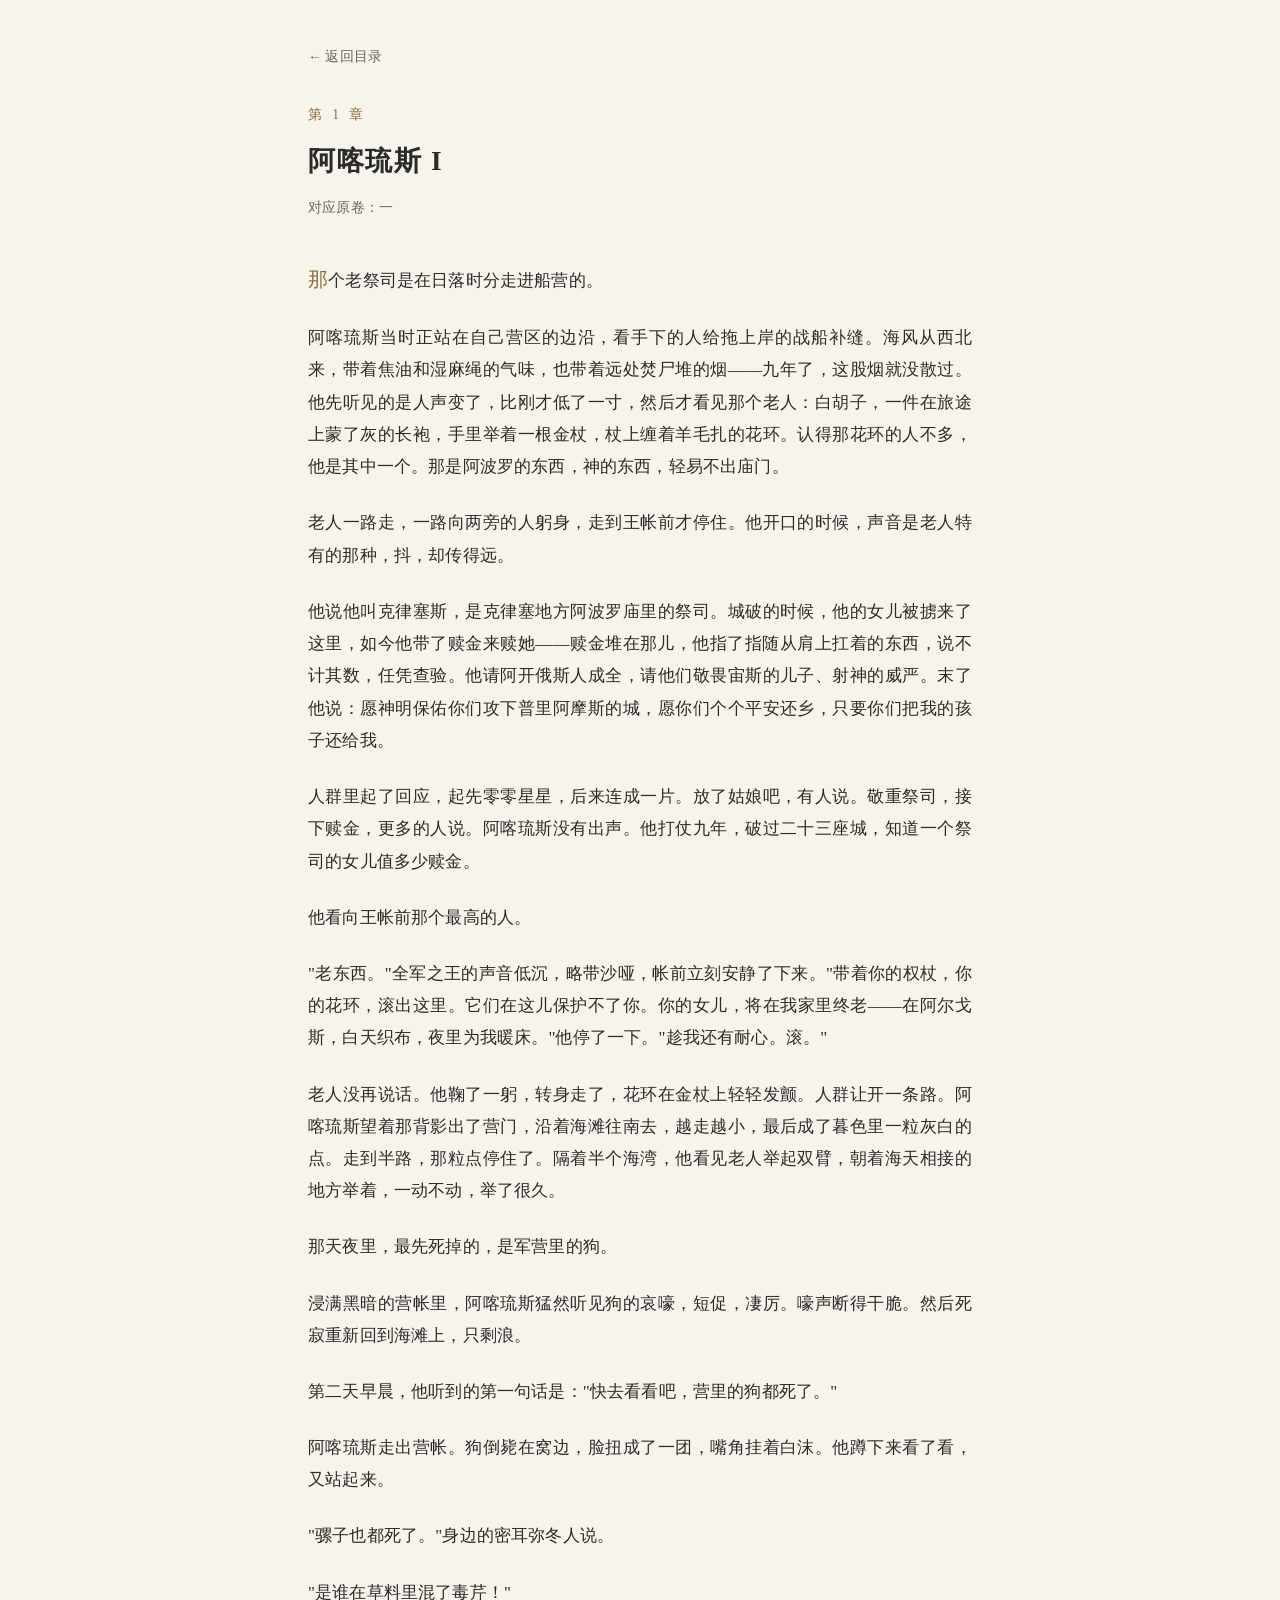
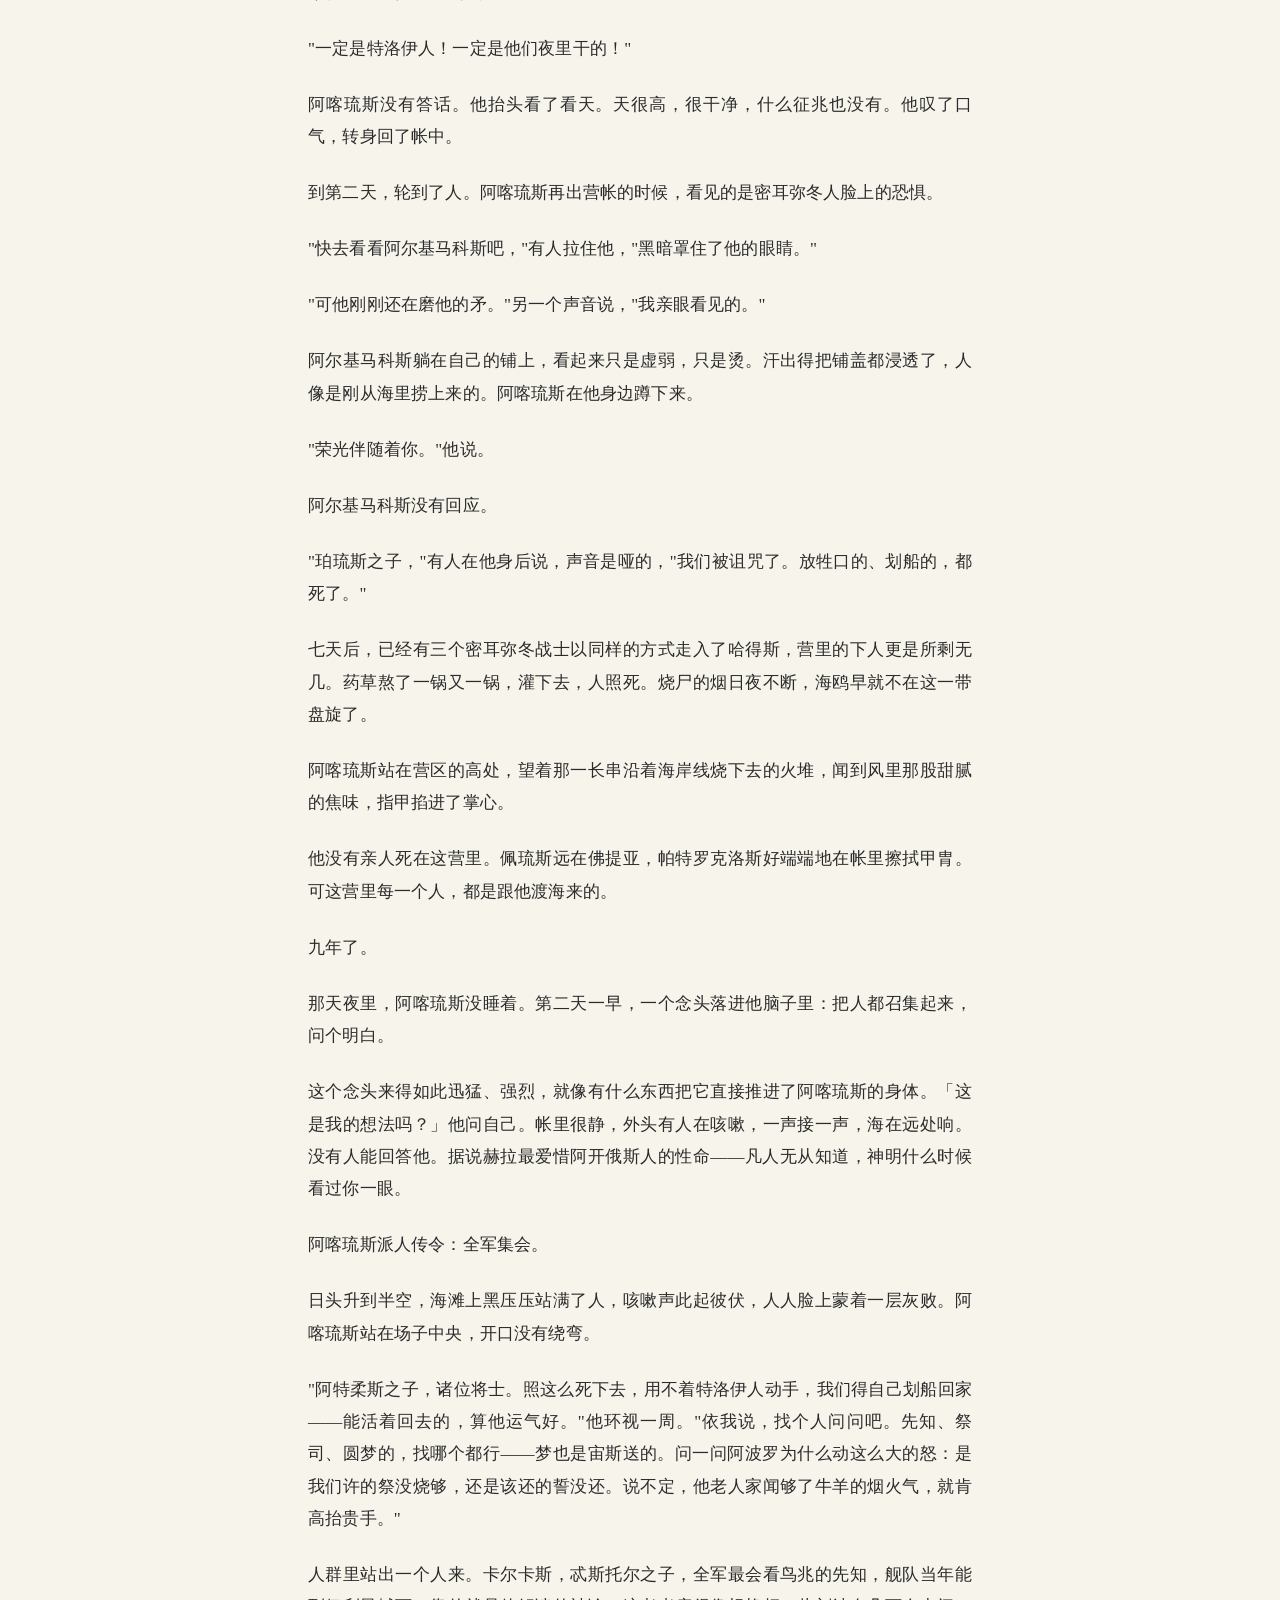
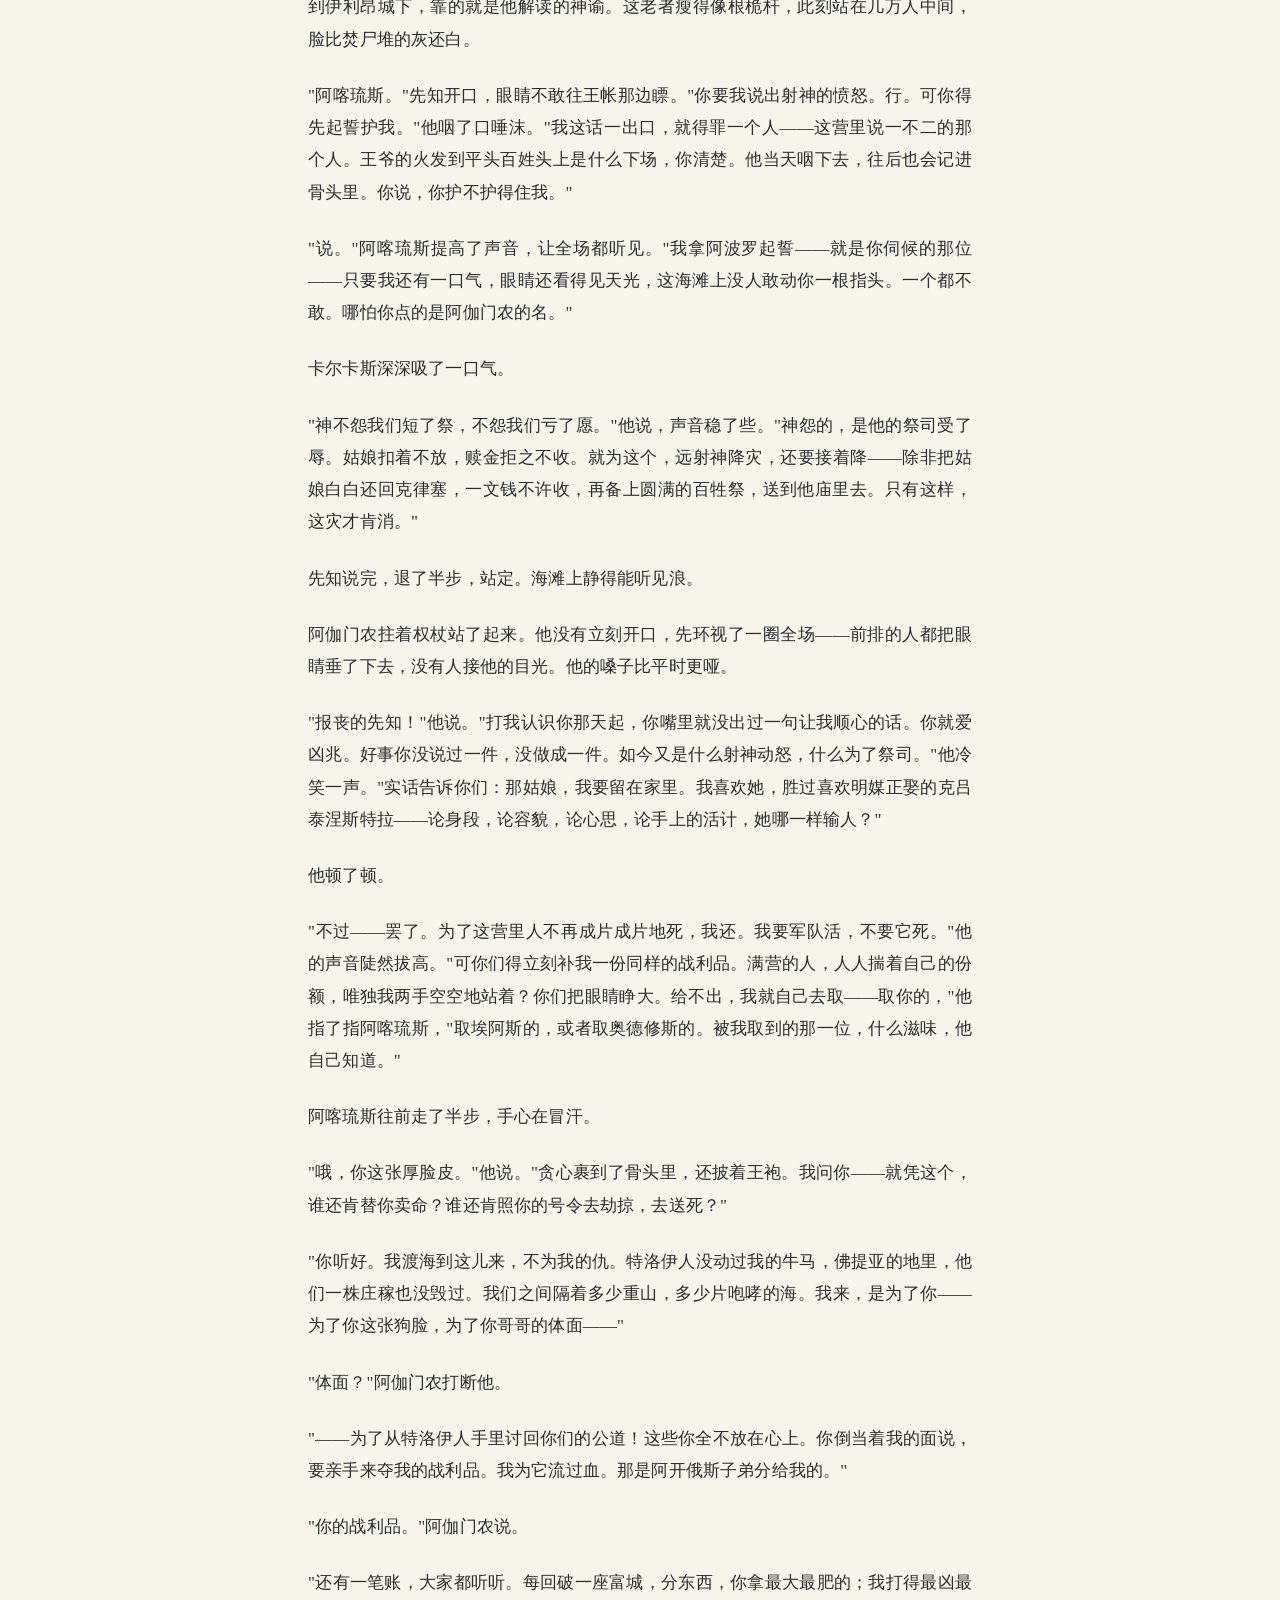
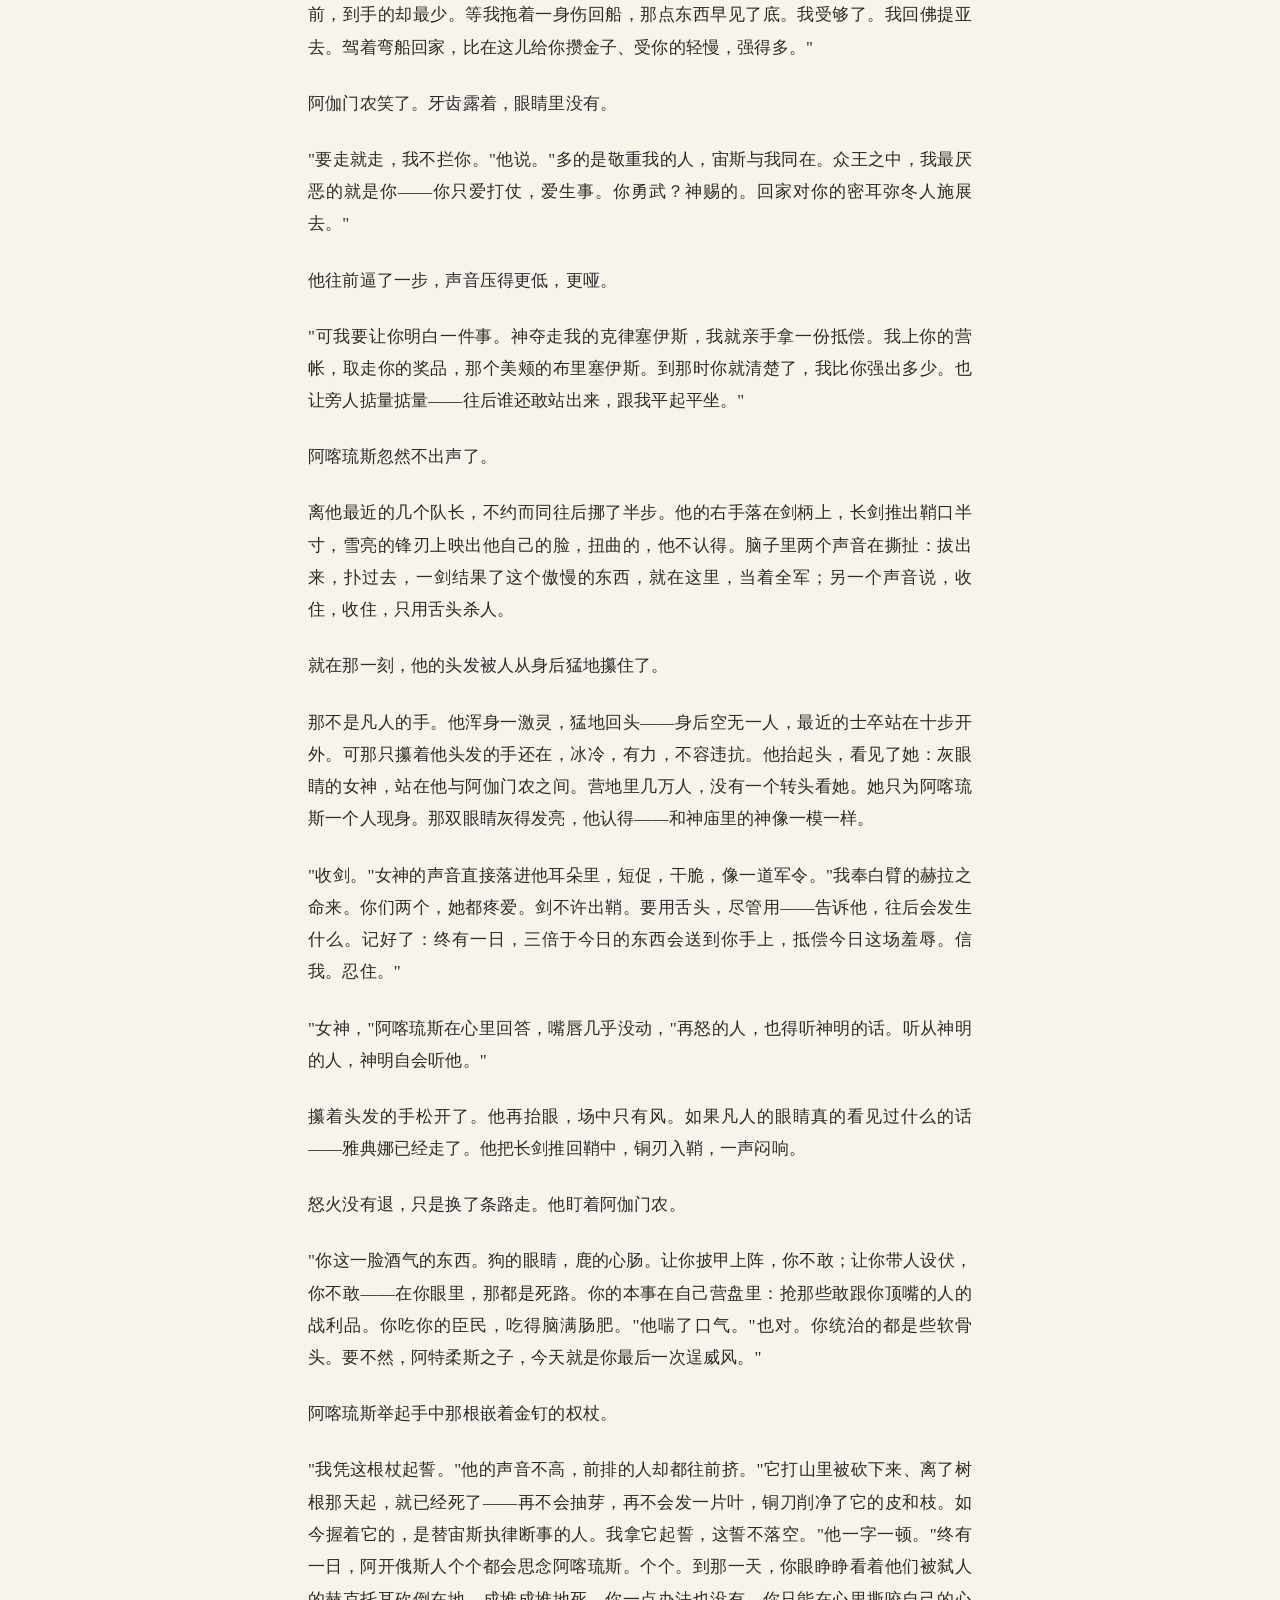
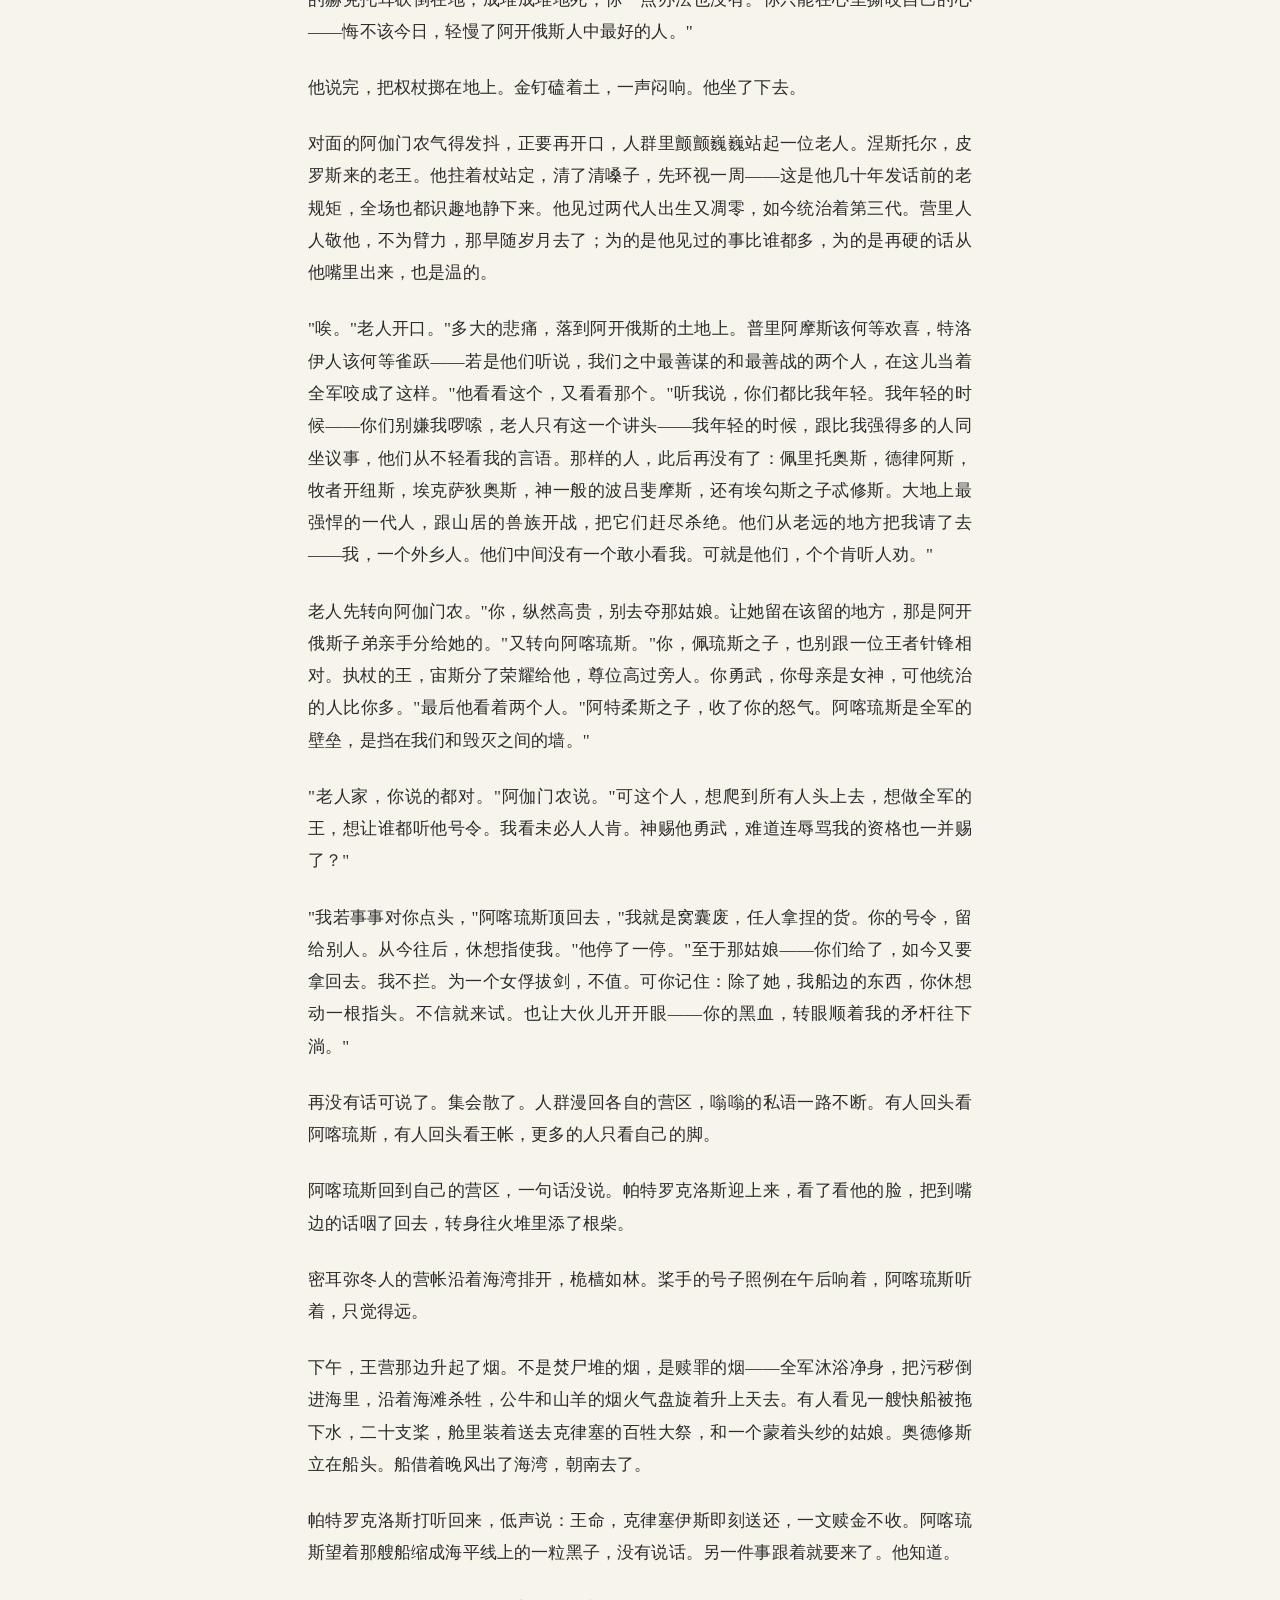
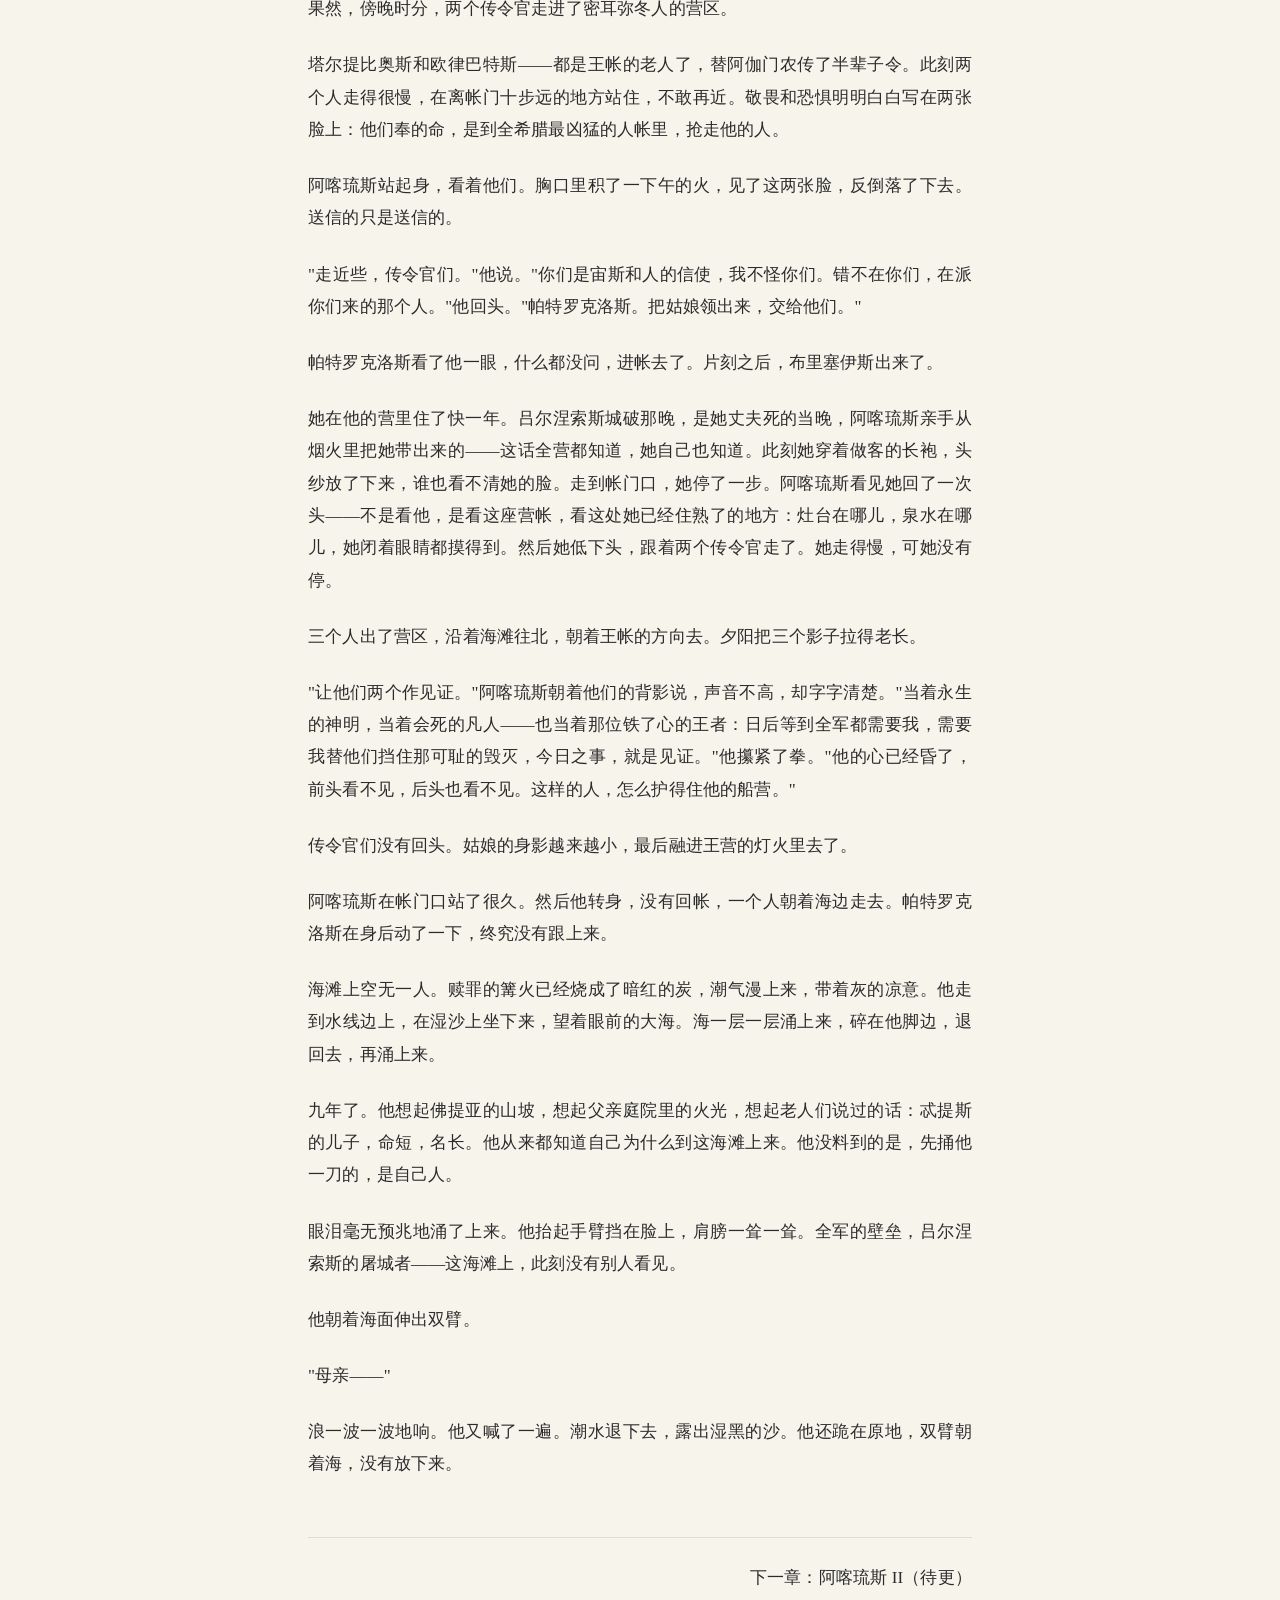
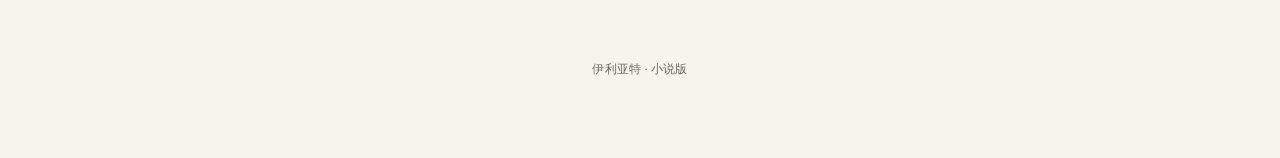
==== chapters/ch01.html @ f5e99b1e "ch01 v4.2: POV name anchors + unpacked thought scene (spec v2.5.2)" ====
<!DOCTYPE html>
<html lang="zh-CN">
<head>
<meta charset="UTF-8">
<meta name="viewport" content="width=device-width, initial-scale=1.0">
<title>第 1 章 · 阿喀琉斯 I | 伊利亚特-小说版</title>
<meta name="description" content="那个老祭司是在日落时分走进船营的。……">
<link rel="stylesheet" href="../assets/style.css">
</head>
<body>
<div class="wrap">

  <header class="chapter-head">
    <a class="back-link" href="../index.html">&larr; 返回目录</a>
    <p class="chapter-kicker">第 1 章</p>
    <h1 class="chapter-title">阿喀琉斯 I</h1>
    <p class="chapter-vol">对应原卷：一</p>
  </header>

  <article class="chapter-body">
    <p>那个老祭司是在日落时分走进船营的。</p>
    <p>阿喀琉斯当时正站在自己营区的边沿，看手下的人给拖上岸的战船补缝。海风从西北来，带着焦油和湿麻绳的气味，也带着远处焚尸堆的烟——九年了，这股烟就没散过。他先听见的是人声变了，比刚才低了一寸，然后才看见那个老人：白胡子，一件在旅途上蒙了灰的长袍，手里举着一根金杖，杖上缠着羊毛扎的花环。认得那花环的人不多，他是其中一个。那是阿波罗的东西，神的东西，轻易不出庙门。</p>
    <p>老人一路走，一路向两旁的人躬身，走到王帐前才停住。他开口的时候，声音是老人特有的那种，抖，却传得远。</p>
    <p>他说他叫克律塞斯，是克律塞地方阿波罗庙里的祭司。城破的时候，他的女儿被掳来了这里，如今他带了赎金来赎她——赎金堆在那儿，他指了指随从肩上扛着的东西，说不计其数，任凭查验。他请阿开俄斯人成全，请他们敬畏宙斯的儿子、射神的威严。末了他说：愿神明保佑你们攻下普里阿摩斯的城，愿你们个个平安还乡，只要你们把我的孩子还给我。</p>
    <p>人群里起了回应，起先零零星星，后来连成一片。放了姑娘吧，有人说。敬重祭司，接下赎金，更多的人说。阿喀琉斯没有出声。他打仗九年，破过二十三座城，知道一个祭司的女儿值多少赎金。</p>
    <p>他看向王帐前那个最高的人。</p>
    <p>"老东西。"全军之王的声音低沉，略带沙哑，帐前立刻安静了下来。"带着你的权杖，你的花环，滚出这里。它们在这儿保护不了你。你的女儿，将在我家里终老——在阿尔戈斯，白天织布，夜里为我暖床。"他停了一下。"趁我还有耐心。滚。"</p>
    <p>老人没再说话。他鞠了一躬，转身走了，花环在金杖上轻轻发颤。人群让开一条路。阿喀琉斯望着那背影出了营门，沿着海滩往南去，越走越小，最后成了暮色里一粒灰白的点。走到半路，那粒点停住了。隔着半个海湾，他看见老人举起双臂，朝着海天相接的地方举着，一动不动，举了很久。</p>
    <p>那天夜里，最先死掉的，是军营里的狗。</p>
    <p>浸满黑暗的营帐里，阿喀琉斯猛然听见狗的哀嚎，短促，凄厉。嚎声断得干脆。然后死寂重新回到海滩上，只剩浪。</p>
    <p>第二天早晨，他听到的第一句话是："快去看看吧，营里的狗都死了。"</p>
    <p>阿喀琉斯走出营帐。狗倒毙在窝边，脸扭成了一团，嘴角挂着白沫。他蹲下来看了看，又站起来。</p>
    <p>"骡子也都死了。"身边的密耳弥冬人说。</p>
    <p>"是谁在草料里混了毒芹！"</p>
    <p>"一定是特洛伊人！一定是他们夜里干的！"</p>
    <p>阿喀琉斯没有答话。他抬头看了看天。天很高，很干净，什么征兆也没有。他叹了口气，转身回了帐中。</p>
    <p>到第二天，轮到了人。阿喀琉斯再出营帐的时候，看见的是密耳弥冬人脸上的恐惧。</p>
    <p>"快去看看阿尔基马科斯吧，"有人拉住他，"黑暗罩住了他的眼睛。"</p>
    <p>"可他刚刚还在磨他的矛。"另一个声音说，"我亲眼看见的。"</p>
    <p>阿尔基马科斯躺在自己的铺上，看起来只是虚弱，只是烫。汗出得把铺盖都浸透了，人像是刚从海里捞上来的。阿喀琉斯在他身边蹲下来。</p>
    <p>"荣光伴随着你。"他说。</p>
    <p>阿尔基马科斯没有回应。</p>
    <p>"珀琉斯之子，"有人在他身后说，声音是哑的，"我们被诅咒了。放牲口的、划船的，都死了。"</p>
    <p>七天后，已经有三个密耳弥冬战士以同样的方式走入了哈得斯，营里的下人更是所剩无几。药草熬了一锅又一锅，灌下去，人照死。烧尸的烟日夜不断，海鸥早就不在这一带盘旋了。</p>
    <p>阿喀琉斯站在营区的高处，望着那一长串沿着海岸线烧下去的火堆，闻到风里那股甜腻的焦味，指甲掐进了掌心。</p>
    <p>他没有亲人死在这营里。佩琉斯远在佛提亚，帕特罗克洛斯好端端地在帐里擦拭甲胄。可这营里每一个人，都是跟他渡海来的。</p>
    <p>九年了。</p>
    <p>那天夜里，阿喀琉斯没睡着。第二天一早，一个念头落进他脑子里：把人都召集起来，问个明白。</p>
    <p>这个念头来得如此迅猛、强烈，就像有什么东西把它直接推进了阿喀琉斯的身体。「这是我的想法吗？」他问自己。帐里很静，外头有人在咳嗽，一声接一声，海在远处响。没有人能回答他。据说赫拉最爱惜阿开俄斯人的性命——凡人无从知道，神明什么时候看过你一眼。</p>
    <p>阿喀琉斯派人传令：全军集会。</p>
    <p>日头升到半空，海滩上黑压压站满了人，咳嗽声此起彼伏，人人脸上蒙着一层灰败。阿喀琉斯站在场子中央，开口没有绕弯。</p>
    <p>"阿特柔斯之子，诸位将士。照这么死下去，用不着特洛伊人动手，我们得自己划船回家——能活着回去的，算他运气好。"他环视一周。"依我说，找个人问问吧。先知、祭司、圆梦的，找哪个都行——梦也是宙斯送的。问一问阿波罗为什么动这么大的怒：是我们许的祭没烧够，还是该还的誓没还。说不定，他老人家闻够了牛羊的烟火气，就肯高抬贵手。"</p>
    <p>人群里站出一个人来。卡尔卡斯，忒斯托尔之子，全军最会看鸟兆的先知，舰队当年能到伊利昂城下，靠的就是他解读的神谕。这老者瘦得像根桅杆，此刻站在几万人中间，脸比焚尸堆的灰还白。</p>
    <p>"阿喀琉斯。"先知开口，眼睛不敢往王帐那边瞟。"你要我说出射神的愤怒。行。可你得先起誓护我。"他咽了口唾沫。"我这话一出口，就得罪一个人——这营里说一不二的那个人。王爷的火发到平头百姓头上是什么下场，你清楚。他当天咽下去，往后也会记进骨头里。你说，你护不护得住我。"</p>
    <p>"说。"阿喀琉斯提高了声音，让全场都听见。"我拿阿波罗起誓——就是你伺候的那位——只要我还有一口气，眼睛还看得见天光，这海滩上没人敢动你一根指头。一个都不敢。哪怕你点的是阿伽门农的名。"</p>
    <p>卡尔卡斯深深吸了一口气。</p>
    <p>"神不怨我们短了祭，不怨我们亏了愿。"他说，声音稳了些。"神怨的，是他的祭司受了辱。姑娘扣着不放，赎金拒之不收。就为这个，远射神降灾，还要接着降——除非把姑娘白白还回克律塞，一文钱不许收，再备上圆满的百牲祭，送到他庙里去。只有这样，这灾才肯消。"</p>
    <p>先知说完，退了半步，站定。海滩上静得能听见浪。</p>
    <p>阿伽门农拄着权杖站了起来。他没有立刻开口，先环视了一圈全场——前排的人都把眼睛垂了下去，没有人接他的目光。他的嗓子比平时更哑。</p>
    <p>"报丧的先知！"他说。"打我认识你那天起，你嘴里就没出过一句让我顺心的话。你就爱凶兆。好事你没说过一件，没做成一件。如今又是什么射神动怒，什么为了祭司。"他冷笑一声。"实话告诉你们：那姑娘，我要留在家里。我喜欢她，胜过喜欢明媒正娶的克吕泰涅斯特拉——论身段，论容貌，论心思，论手上的活计，她哪一样输人？"</p>
    <p>他顿了顿。</p>
    <p>"不过——罢了。为了这营里人不再成片成片地死，我还。我要军队活，不要它死。"他的声音陡然拔高。"可你们得立刻补我一份同样的战利品。满营的人，人人揣着自己的份额，唯独我两手空空地站着？你们把眼睛睁大。给不出，我就自己去取——取你的，"他指了指阿喀琉斯，"取埃阿斯的，或者取奥德修斯的。被我取到的那一位，什么滋味，他自己知道。"</p>
    <p>阿喀琉斯往前走了半步，手心在冒汗。</p>
    <p>"哦，你这张厚脸皮。"他说。"贪心裹到了骨头里，还披着王袍。我问你——就凭这个，谁还肯替你卖命？谁还肯照你的号令去劫掠，去送死？"</p>
    <p>"你听好。我渡海到这儿来，不为我的仇。特洛伊人没动过我的牛马，佛提亚的地里，他们一株庄稼也没毁过。我们之间隔着多少重山，多少片咆哮的海。我来，是为了你——为了你这张狗脸，为了你哥哥的体面——"</p>
    <p>"体面？"阿伽门农打断他。</p>
    <p>"——为了从特洛伊人手里讨回你们的公道！这些你全不放在心上。你倒当着我的面说，要亲手来夺我的战利品。我为它流过血。那是阿开俄斯子弟分给我的。"</p>
    <p>"你的战利品。"阿伽门农说。</p>
    <p>"还有一笔账，大家都听听。每回破一座富城，分东西，你拿最大最肥的；我打得最凶最前，到手的却最少。等我拖着一身伤回船，那点东西早见了底。我受够了。我回佛提亚去。驾着弯船回家，比在这儿给你攒金子、受你的轻慢，强得多。"</p>
    <p>阿伽门农笑了。牙齿露着，眼睛里没有。</p>
    <p>"要走就走，我不拦你。"他说。"多的是敬重我的人，宙斯与我同在。众王之中，我最厌恶的就是你——你只爱打仗，爱生事。你勇武？神赐的。回家对你的密耳弥冬人施展去。"</p>
    <p>他往前逼了一步，声音压得更低，更哑。</p>
    <p>"可我要让你明白一件事。神夺走我的克律塞伊斯，我就亲手拿一份抵偿。我上你的营帐，取走你的奖品，那个美颊的布里塞伊斯。到那时你就清楚了，我比你强出多少。也让旁人掂量掂量——往后谁还敢站出来，跟我平起平坐。"</p>
    <p>阿喀琉斯忽然不出声了。</p>
    <p>离他最近的几个队长，不约而同往后挪了半步。他的右手落在剑柄上，长剑推出鞘口半寸，雪亮的锋刃上映出他自己的脸，扭曲的，他不认得。脑子里两个声音在撕扯：拔出来，扑过去，一剑结果了这个傲慢的东西，就在这里，当着全军；另一个声音说，收住，收住，只用舌头杀人。</p>
    <p>就在那一刻，他的头发被人从身后猛地攥住了。</p>
    <p>那不是凡人的手。他浑身一激灵，猛地回头——身后空无一人，最近的士卒站在十步开外。可那只攥着他头发的手还在，冰冷，有力，不容违抗。他抬起头，看见了她：灰眼睛的女神，站在他与阿伽门农之间。营地里几万人，没有一个转头看她。她只为阿喀琉斯一个人现身。那双眼睛灰得发亮，他认得——和神庙里的神像一模一样。</p>
    <p>"收剑。"女神的声音直接落进他耳朵里，短促，干脆，像一道军令。"我奉白臂的赫拉之命来。你们两个，她都疼爱。剑不许出鞘。要用舌头，尽管用——告诉他，往后会发生什么。记好了：终有一日，三倍于今日的东西会送到你手上，抵偿今日这场羞辱。信我。忍住。"</p>
    <p>"女神，"阿喀琉斯在心里回答，嘴唇几乎没动，"再怒的人，也得听神明的话。听从神明的人，神明自会听他。"</p>
    <p>攥着头发的手松开了。他再抬眼，场中只有风。如果凡人的眼睛真的看见过什么的话——雅典娜已经走了。他把长剑推回鞘中，铜刃入鞘，一声闷响。</p>
    <p>怒火没有退，只是换了条路走。他盯着阿伽门农。</p>
    <p>"你这一脸酒气的东西。狗的眼睛，鹿的心肠。让你披甲上阵，你不敢；让你带人设伏，你不敢——在你眼里，那都是死路。你的本事在自己营盘里：抢那些敢跟你顶嘴的人的战利品。你吃你的臣民，吃得脑满肠肥。"他喘了口气。"也对。你统治的都是些软骨头。要不然，阿特柔斯之子，今天就是你最后一次逞威风。"</p>
    <p>阿喀琉斯举起手中那根嵌着金钉的权杖。</p>
    <p>"我凭这根杖起誓。"他的声音不高，前排的人却都往前挤。"它打山里被砍下来、离了树根那天起，就已经死了——再不会抽芽，再不会发一片叶，铜刀削净了它的皮和枝。如今握着它的，是替宙斯执律断事的人。我拿它起誓，这誓不落空。"他一字一顿。"终有一日，阿开俄斯人个个都会思念阿喀琉斯。个个。到那一天，你眼睁睁看着他们被弑人的赫克托耳砍倒在地，成堆成堆地死，你一点办法也没有。你只能在心里撕咬自己的心——悔不该今日，轻慢了阿开俄斯人中最好的人。"</p>
    <p>他说完，把权杖掷在地上。金钉磕着土，一声闷响。他坐了下去。</p>
    <p>对面的阿伽门农气得发抖，正要再开口，人群里颤颤巍巍站起一位老人。涅斯托尔，皮罗斯来的老王。他拄着杖站定，清了清嗓子，先环视一周——这是他几十年发话前的老规矩，全场也都识趣地静下来。他见过两代人出生又凋零，如今统治着第三代。营里人人敬他，不为臂力，那早随岁月去了；为的是他见过的事比谁都多，为的是再硬的话从他嘴里出来，也是温的。</p>
    <p>"唉。"老人开口。"多大的悲痛，落到阿开俄斯的土地上。普里阿摩斯该何等欢喜，特洛伊人该何等雀跃——若是他们听说，我们之中最善谋的和最善战的两个人，在这儿当着全军咬成了这样。"他看看这个，又看看那个。"听我说，你们都比我年轻。我年轻的时候——你们别嫌我啰嗦，老人只有这一个讲头——我年轻的时候，跟比我强得多的人同坐议事，他们从不轻看我的言语。那样的人，此后再没有了：佩里托奥斯，德律阿斯，牧者开纽斯，埃克萨狄奥斯，神一般的波吕斐摩斯，还有埃勾斯之子忒修斯。大地上最强悍的一代人，跟山居的兽族开战，把它们赶尽杀绝。他们从老远的地方把我请了去——我，一个外乡人。他们中间没有一个敢小看我。可就是他们，个个肯听人劝。"</p>
    <p>老人先转向阿伽门农。"你，纵然高贵，别去夺那姑娘。让她留在该留的地方，那是阿开俄斯子弟亲手分给她的。"又转向阿喀琉斯。"你，佩琉斯之子，也别跟一位王者针锋相对。执杖的王，宙斯分了荣耀给他，尊位高过旁人。你勇武，你母亲是女神，可他统治的人比你多。"最后他看着两个人。"阿特柔斯之子，收了你的怒气。阿喀琉斯是全军的壁垒，是挡在我们和毁灭之间的墙。"</p>
    <p>"老人家，你说的都对。"阿伽门农说。"可这个人，想爬到所有人头上去，想做全军的王，想让谁都听他号令。我看未必人人肯。神赐他勇武，难道连辱骂我的资格也一并赐了？"</p>
    <p>"我若事事对你点头，"阿喀琉斯顶回去，"我就是窝囊废，任人拿捏的货。你的号令，留给别人。从今往后，休想指使我。"他停了一停。"至于那姑娘——你们给了，如今又要拿回去。我不拦。为一个女俘拔剑，不值。可你记住：除了她，我船边的东西，你休想动一根指头。不信就来试。也让大伙儿开开眼——你的黑血，转眼顺着我的矛杆往下淌。"</p>
    <p>再没有话可说了。集会散了。人群漫回各自的营区，嗡嗡的私语一路不断。有人回头看阿喀琉斯，有人回头看王帐，更多的人只看自己的脚。</p>
    <p>阿喀琉斯回到自己的营区，一句话没说。帕特罗克洛斯迎上来，看了看他的脸，把到嘴边的话咽了回去，转身往火堆里添了根柴。</p>
    <p>密耳弥冬人的营帐沿着海湾排开，桅樯如林。桨手的号子照例在午后响着，阿喀琉斯听着，只觉得远。</p>
    <p>下午，王营那边升起了烟。不是焚尸堆的烟，是赎罪的烟——全军沐浴净身，把污秽倒进海里，沿着海滩杀牲，公牛和山羊的烟火气盘旋着升上天去。有人看见一艘快船被拖下水，二十支桨，舱里装着送去克律塞的百牲大祭，和一个蒙着头纱的姑娘。奥德修斯立在船头。船借着晚风出了海湾，朝南去了。</p>
    <p>帕特罗克洛斯打听回来，低声说：王命，克律塞伊斯即刻送还，一文赎金不收。阿喀琉斯望着那艘船缩成海平线上的一粒黑子，没有说话。另一件事跟着就要来了。他知道。</p>
    <p>果然，傍晚时分，两个传令官走进了密耳弥冬人的营区。</p>
    <p>塔尔提比奥斯和欧律巴特斯——都是王帐的老人了，替阿伽门农传了半辈子令。此刻两个人走得很慢，在离帐门十步远的地方站住，不敢再近。敬畏和恐惧明明白白写在两张脸上：他们奉的命，是到全希腊最凶猛的人帐里，抢走他的人。</p>
    <p>阿喀琉斯站起身，看着他们。胸口里积了一下午的火，见了这两张脸，反倒落了下去。送信的只是送信的。</p>
    <p>"走近些，传令官们。"他说。"你们是宙斯和人的信使，我不怪你们。错不在你们，在派你们来的那个人。"他回头。"帕特罗克洛斯。把姑娘领出来，交给他们。"</p>
    <p>帕特罗克洛斯看了他一眼，什么都没问，进帐去了。片刻之后，布里塞伊斯出来了。</p>
    <p>她在他的营里住了快一年。吕尔涅索斯城破那晚，是她丈夫死的当晚，阿喀琉斯亲手从烟火里把她带出来的——这话全营都知道，她自己也知道。此刻她穿着做客的长袍，头纱放了下来，谁也看不清她的脸。走到帐门口，她停了一步。阿喀琉斯看见她回了一次头——不是看他，是看这座营帐，看这处她已经住熟了的地方：灶台在哪儿，泉水在哪儿，她闭着眼睛都摸得到。然后她低下头，跟着两个传令官走了。她走得慢，可她没有停。</p>
    <p>三个人出了营区，沿着海滩往北，朝着王帐的方向去。夕阳把三个影子拉得老长。</p>
    <p>"让他们两个作见证。"阿喀琉斯朝着他们的背影说，声音不高，却字字清楚。"当着永生的神明，当着会死的凡人——也当着那位铁了心的王者：日后等到全军都需要我，需要我替他们挡住那可耻的毁灭，今日之事，就是见证。"他攥紧了拳。"他的心已经昏了，前头看不见，后头也看不见。这样的人，怎么护得住他的船营。"</p>
    <p>传令官们没有回头。姑娘的身影越来越小，最后融进王营的灯火里去了。</p>
    <p>阿喀琉斯在帐门口站了很久。然后他转身，没有回帐，一个人朝着海边走去。帕特罗克洛斯在身后动了一下，终究没有跟上来。</p>
    <p>海滩上空无一人。赎罪的篝火已经烧成了暗红的炭，潮气漫上来，带着灰的凉意。他走到水线边上，在湿沙上坐下来，望着眼前的大海。海一层一层涌上来，碎在他脚边，退回去，再涌上来。</p>
    <p>九年了。他想起佛提亚的山坡，想起父亲庭院里的火光，想起老人们说过的话：忒提斯的儿子，命短，名长。他从来都知道自己为什么到这海滩上来。他没料到的是，先捅他一刀的，是自己人。</p>
    <p>眼泪毫无预兆地涌了上来。他抬起手臂挡在脸上，肩膀一耸一耸。全军的壁垒，吕尔涅索斯的屠城者——这海滩上，此刻没有别人看见。</p>
    <p>他朝着海面伸出双臂。</p>
    <p>"母亲——"</p>
    <p>浪一波一波地响。他又喊了一遍。潮水退下去，露出湿黑的沙。他还跪在原地，双臂朝着海，没有放下来。</p>
  </article>

  <nav class="chapter-nav">
    <span class="next">下一章：阿喀琉斯 II（待更）</span>
  </nav>

  <p class="colophon">伊利亚特 · 小说版</p>

</div>
</html>
---- assets/style.css ----
/* 《伊利亚特-小说版》电子书样式
   纸感阅读 / 衬线排版 / 移动端优先 / 自动深色模式 */

:root {
  --paper: #f7f4ec;
  --ink: #2b2b2b;
  --ink-soft: #6b675f;
  --accent: #8a6d3b;
  --hairline: #e3ddd0;
  --card: #fffdf8;
  --badge-bg: #efe9db;
}

@media (prefers-color-scheme: dark) {
  :root {
    --paper: #1a1917;
    --ink: #e8e4da;
    --ink-soft: #9a948a;
    --accent: #c9a86a;
    --hairline: #33302b;
    --card: #22211e;
    --badge-bg: #2e2b26;
  }
}

* { box-sizing: border-box; }

html { -webkit-text-size-adjust: 100%; }

body {
  margin: 0;
  background: var(--paper);
  color: var(--ink);
  font-family: "Noto Serif SC", "Source Han Serif SC", "Songti SC", "STSong", serif;
  font-size: 17px;
  line-height: 1.9;
  letter-spacing: 0.01em;
}

.wrap {
  max-width: 44rem;
  margin: 0 auto;
  padding: 2.5rem 1.25rem 4rem;
}

/* ---------- 首页 ---------- */

.book-title {
  text-align: center;
  margin: 2.5rem 0 0.5rem;
  font-size: 2rem;
  font-weight: 700;
  letter-spacing: 0.12em;
}

.book-subtitle {
  text-align: center;
  color: var(--ink-soft);
  font-size: 0.95rem;
  margin: 0 0 0.75rem;
}

.book-meta {
  text-align: center;
  color: var(--ink-soft);
  font-size: 0.8rem;
  margin-bottom: 2.5rem;
}

.book-meta .dot { margin: 0 0.5em; }

.toc { list-style: none; margin: 0; padding: 0; }

.toc-item {
  display: flex;
  align-items: baseline;
  gap: 0.75rem;
  padding: 0.85rem 0.5rem;
  border-bottom: 1px solid var(--hairline);
}

a.toc-item {
  color: inherit;
  text-decoration: none;
  transition: background 0.15s ease;
}

a.toc-item:hover { background: var(--badge-bg); }

.toc-num {
  flex: none;
  width: 2.2em;
  text-align: right;
  color: var(--accent);
  font-size: 0.85rem;
  font-variant-numeric: tabular-nums;
}

.toc-name { flex: 1; }

.toc-vol {
  flex: none;
  color: var(--ink-soft);
  font-size: 0.78rem;
  white-space: nowrap;
}

.toc-badge {
  flex: none;
  font-size: 0.7rem;
  color: var(--ink-soft);
  background: var(--badge-bg);
  border-radius: 3px;
  padding: 0.05em 0.5em;
  white-space: nowrap;
}

.toc-item.is-pending { opacity: 0.55; }

.toc-section {
  margin: 2rem 0 0.5rem;
  padding: 0 0.5rem;
  color: var(--accent);
  font-size: 0.85rem;
  letter-spacing: 0.2em;
}

/* ---------- 章节页 ---------- */

.chapter-head { margin-bottom: 2.5rem; }

.back-link {
  display: inline-block;
  color: var(--ink-soft);
  font-size: 0.85rem;
  text-decoration: none;
  margin-bottom: 2rem;
}

.back-link:hover { color: var(--accent); }

.chapter-kicker {
  color: var(--accent);
  font-size: 0.85rem;
  letter-spacing: 0.25em;
  margin: 0 0 0.5rem;
}

.chapter-title {
  font-size: 1.7rem;
  font-weight: 700;
  margin: 0 0 0.5rem;
  letter-spacing: 0.06em;
}

.chapter-vol {
  color: var(--ink-soft);
  font-size: 0.85rem;
  margin: 0;
}

.chapter-body p {
  margin: 0 0 1.4em;
  text-align: justify;
  text-justify: inter-ideograph;
}

.chapter-body p:first-of-type::first-letter {
  font-size: 1.15em;
  color: var(--accent);
}

.chapter-nav {
  display: flex;
  justify-content: space-between;
  gap: 1rem;
  margin-top: 3.5rem;
  padding-top: 1.5rem;
  border-top: 1px solid var(--hairline);
}

.chapter-nav a {
  color: var(--accent);
  text-decoration: none;
  font-size: 0.9rem;
  max-width: 45%;
}

.chapter-nav a:hover { text-decoration: underline; }

.chapter-nav .next { margin-left: auto; text-align: right; }

.colophon {
  margin-top: 4rem;
  text-align: center;
  color: var(--ink-soft);
  font-size: 0.78rem;
}

/* ---------- 移动端 ---------- */

@media (max-width: 480px) {
  body { font-size: 16px; }
  .wrap { padding: 1.5rem 1rem 3rem; }
  .book-title { font-size: 1.6rem; margin-top: 1.5rem; }
  .chapter-title { font-size: 1.4rem; }
  .toc-vol { display: none; }
}
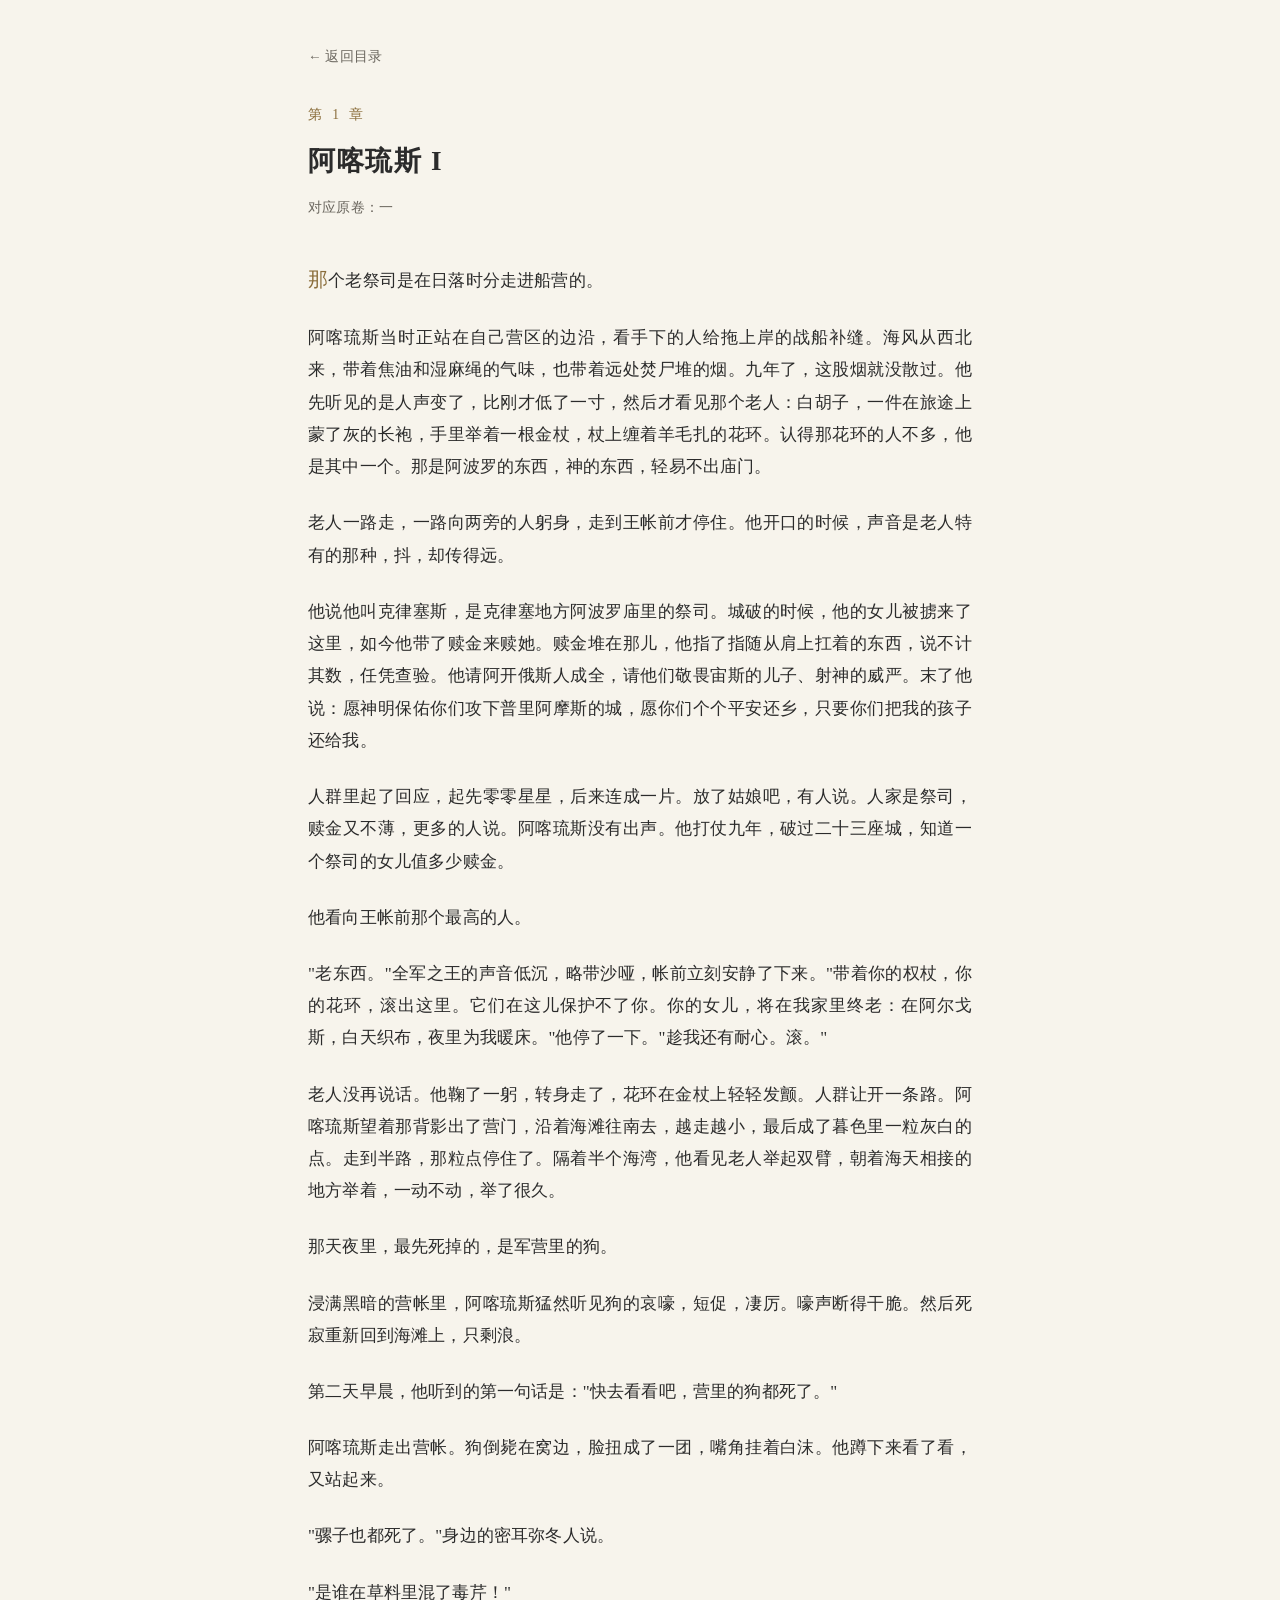
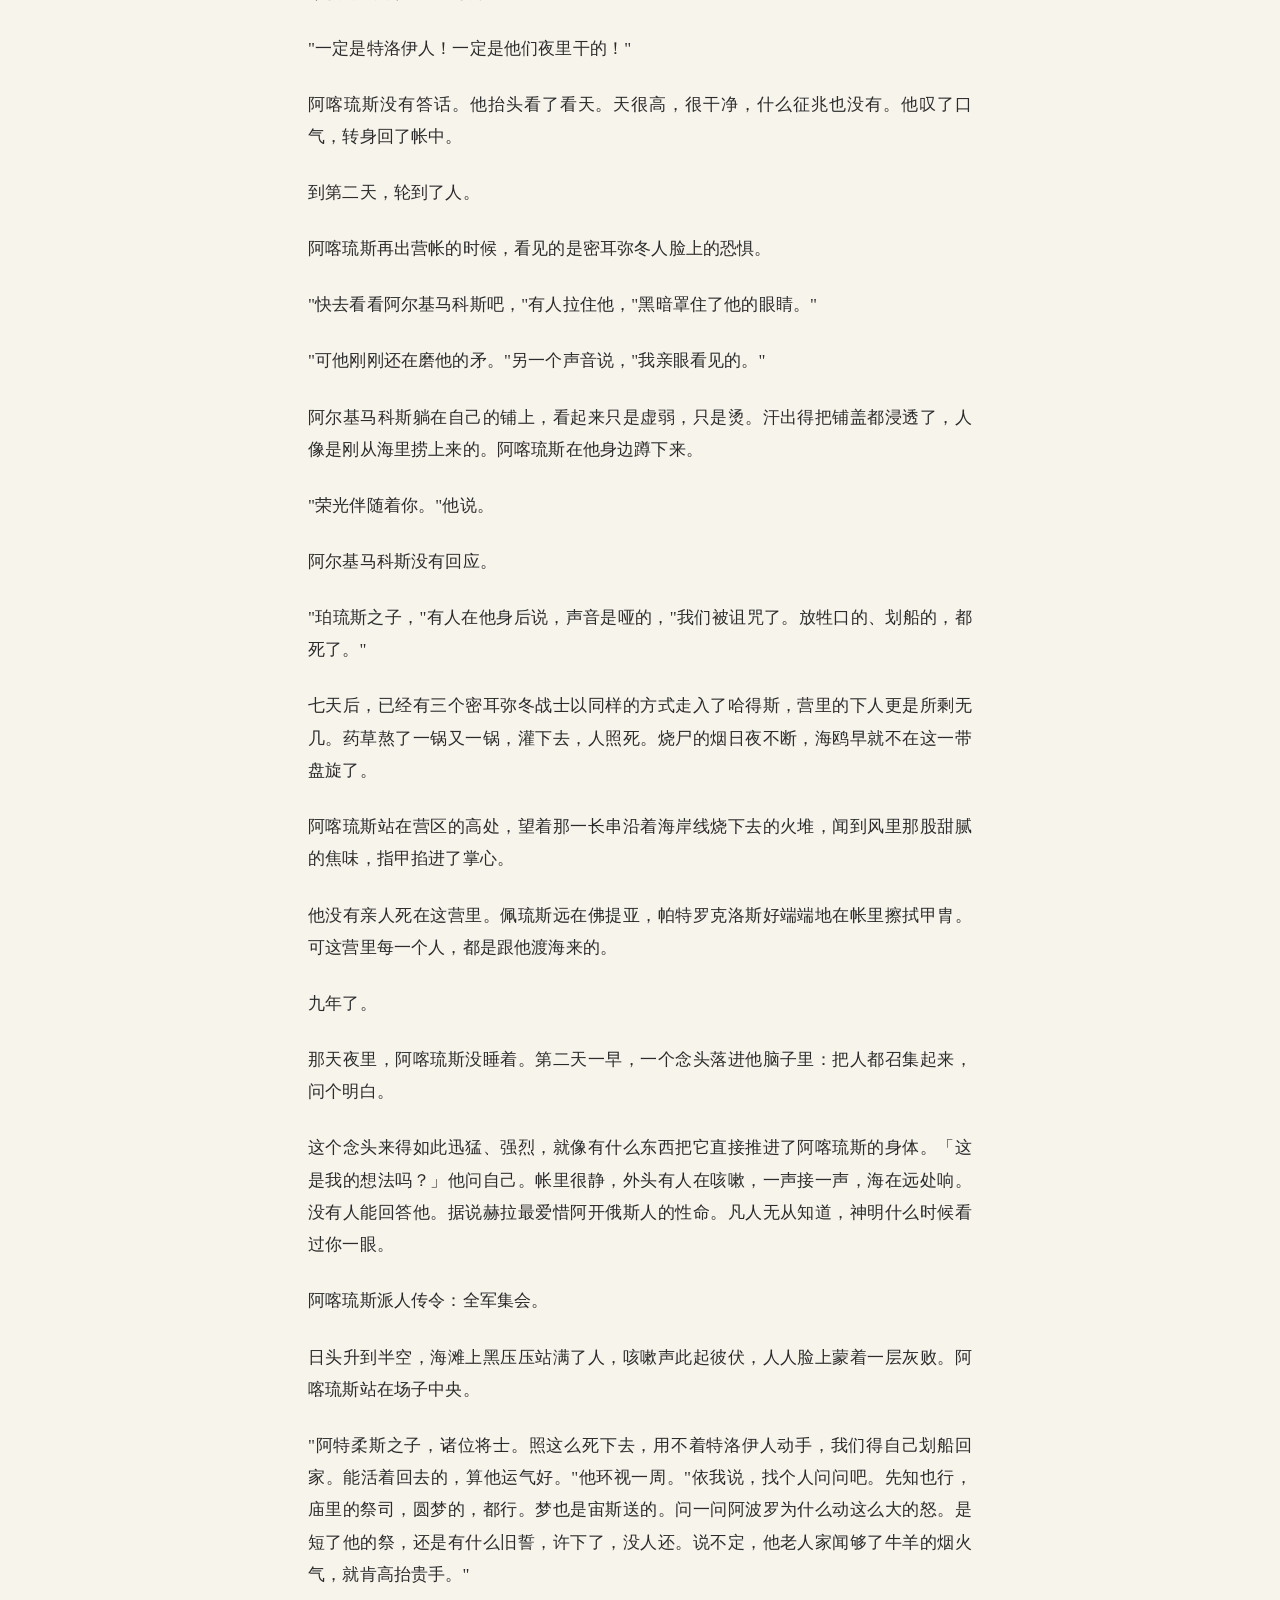
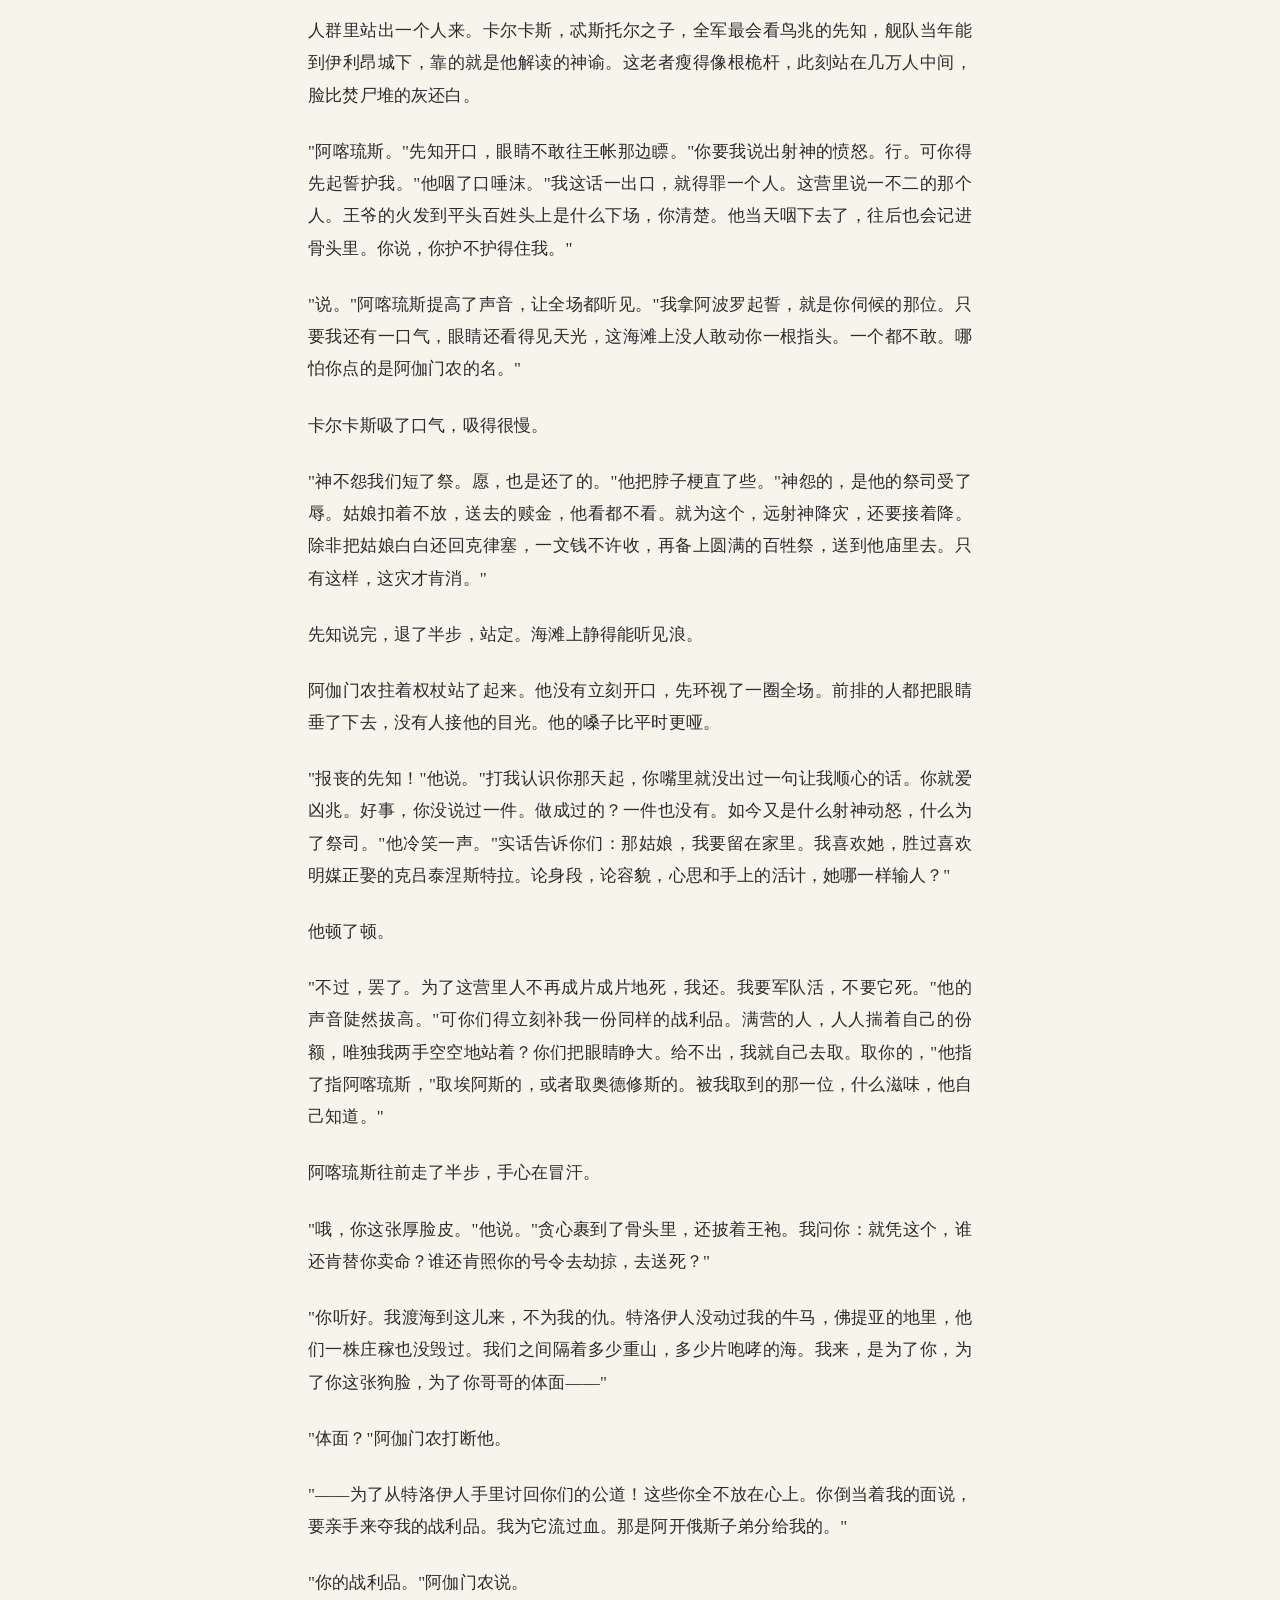
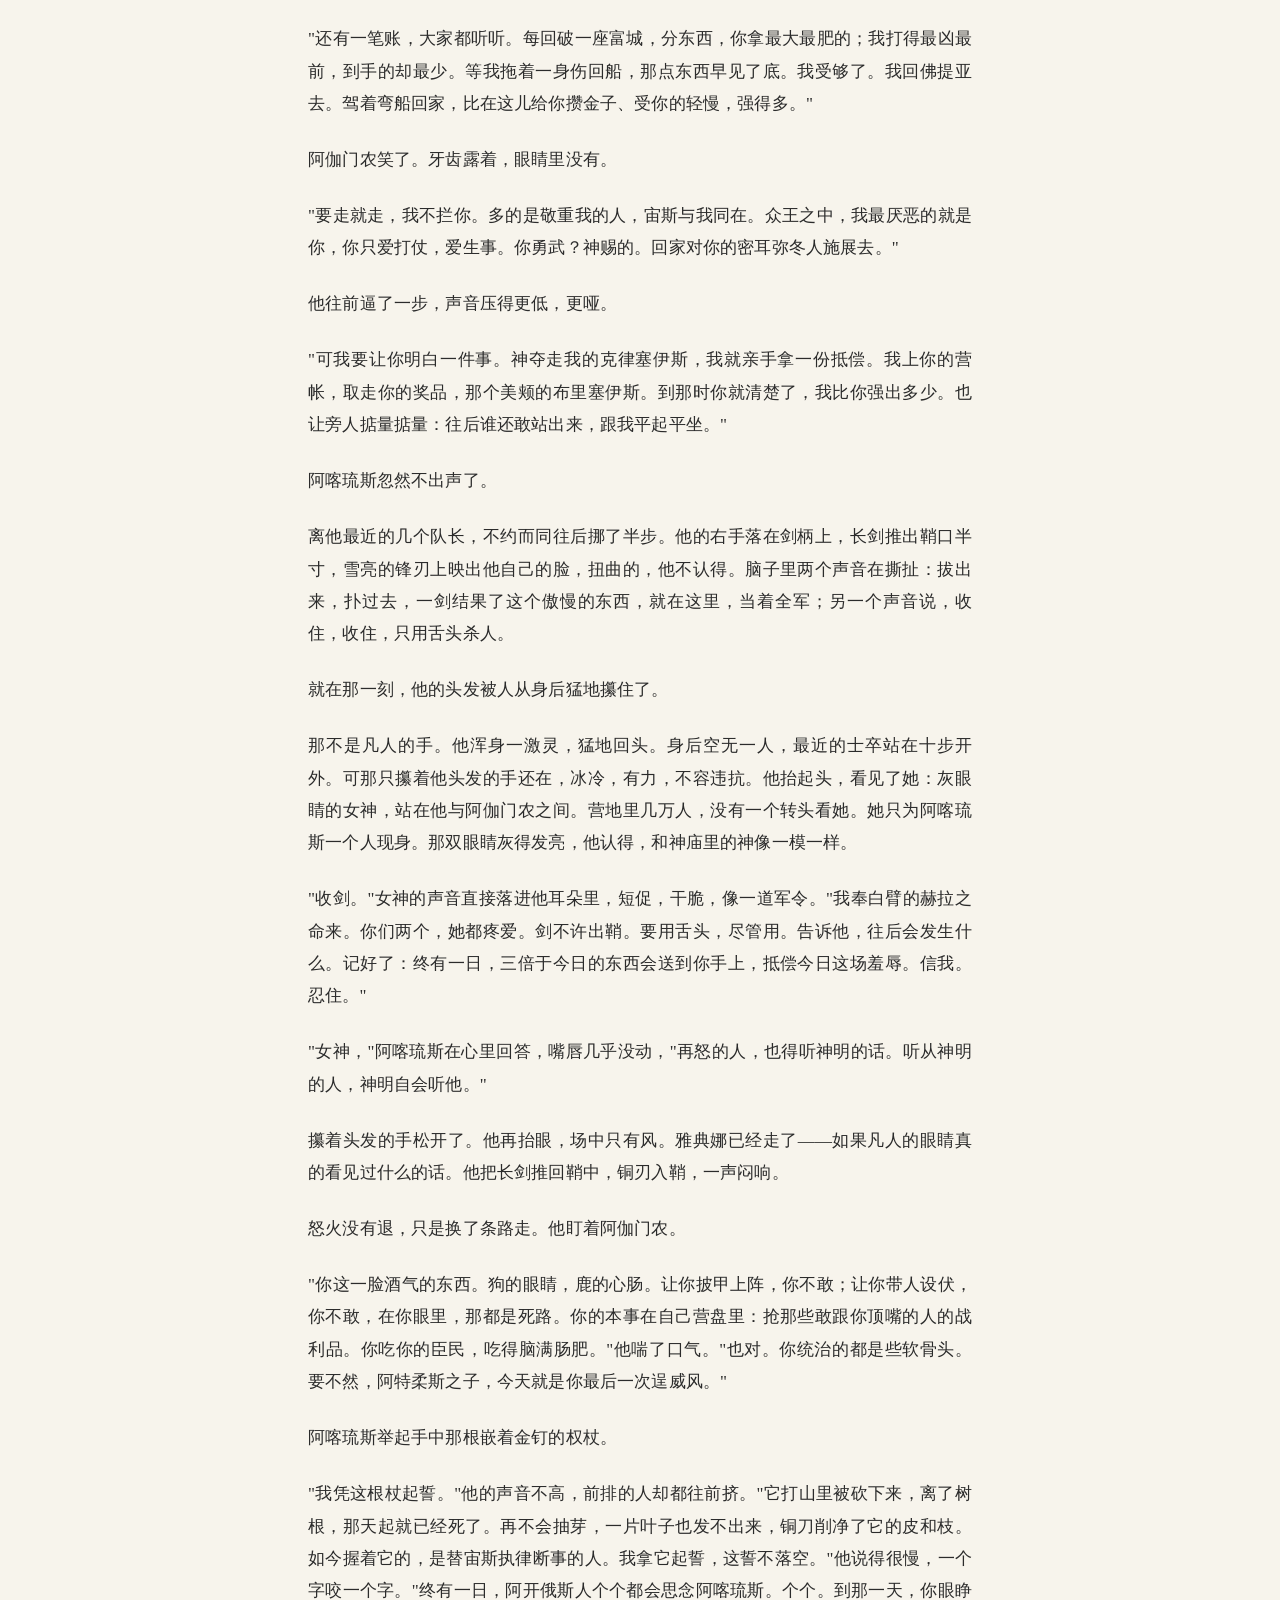
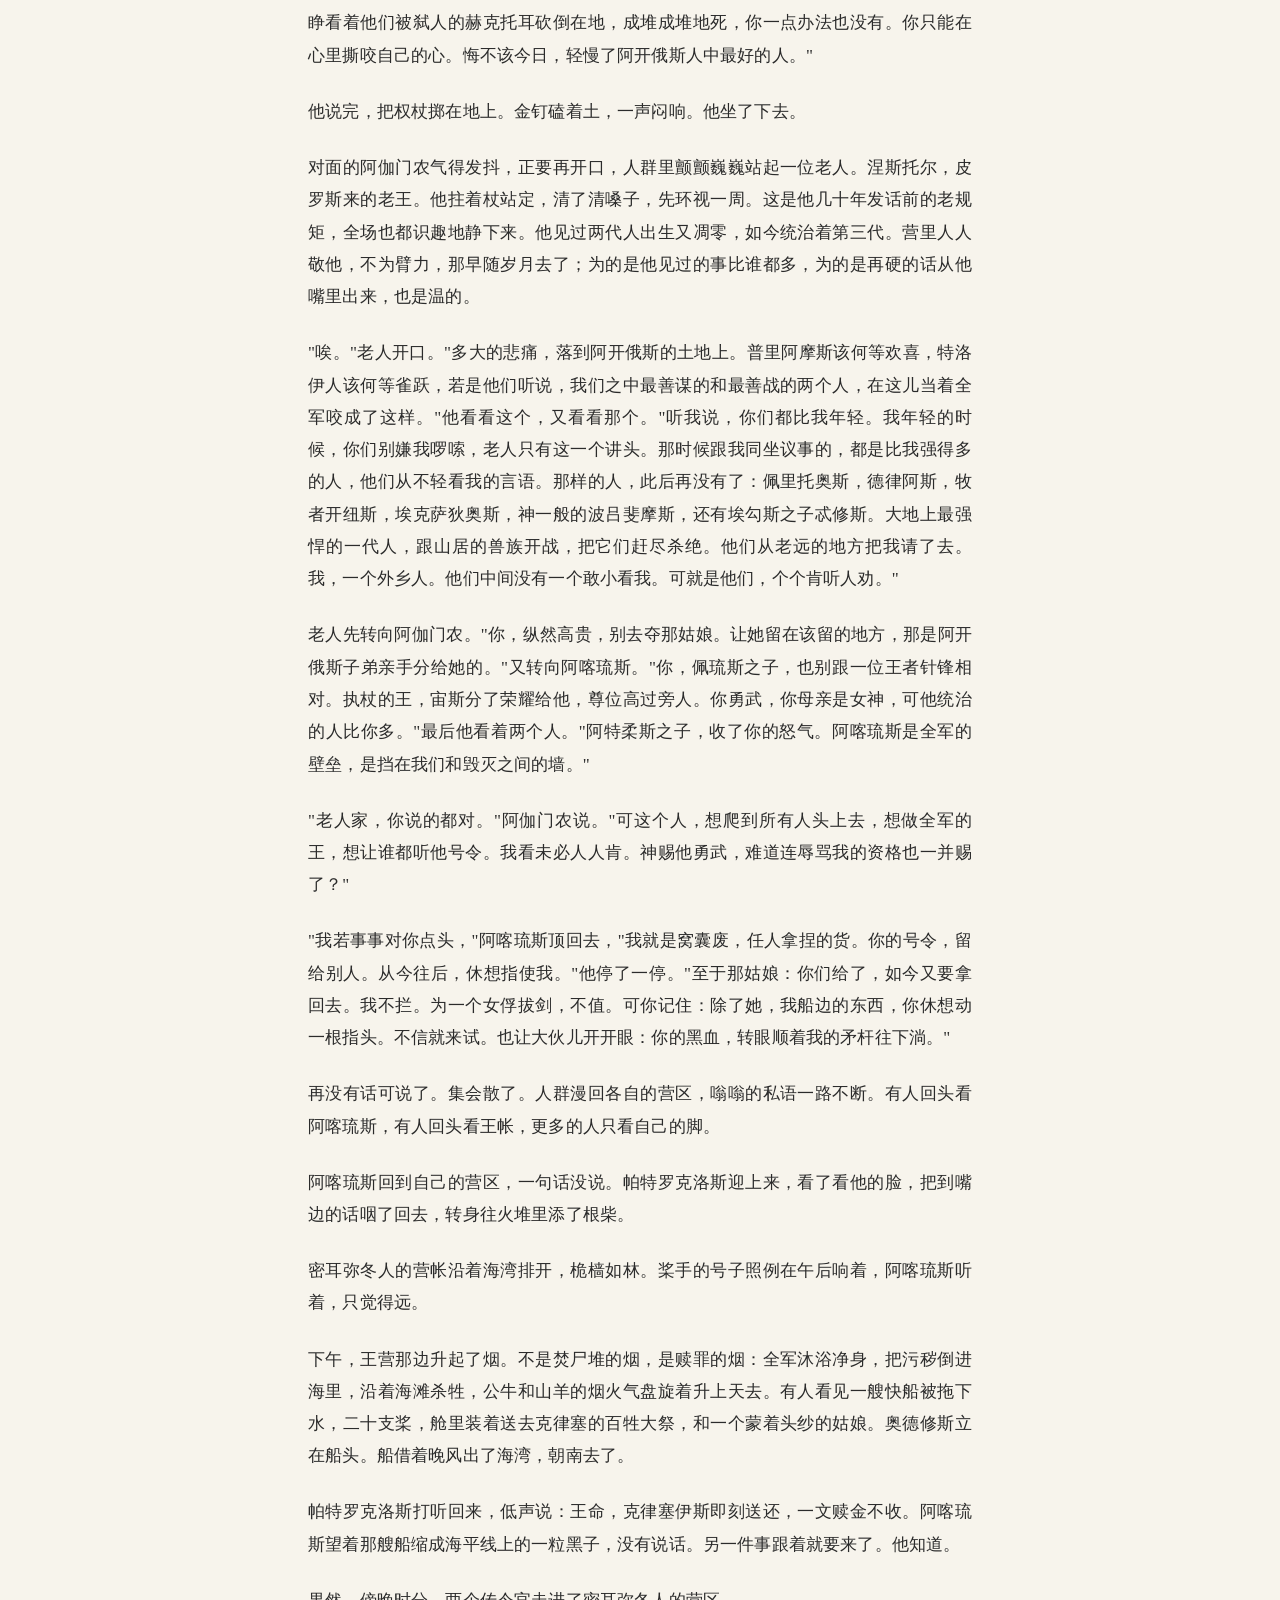
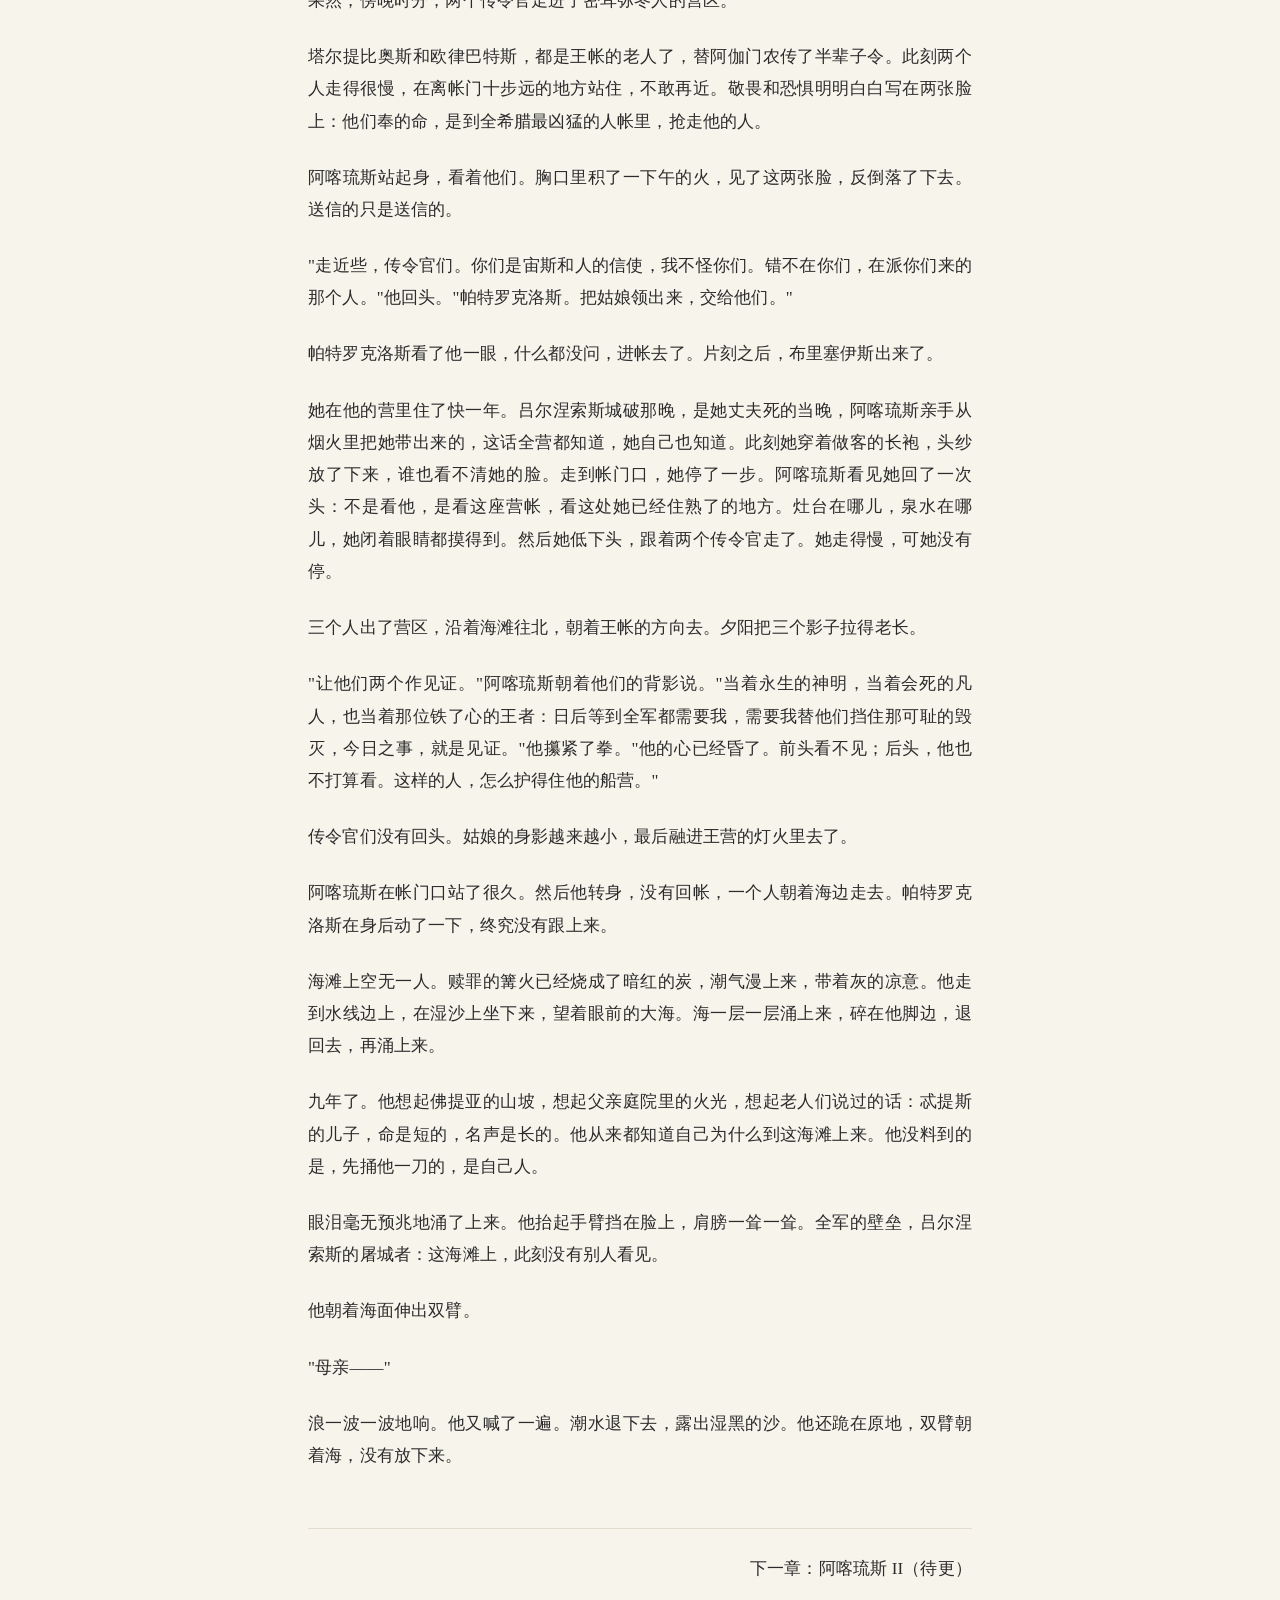
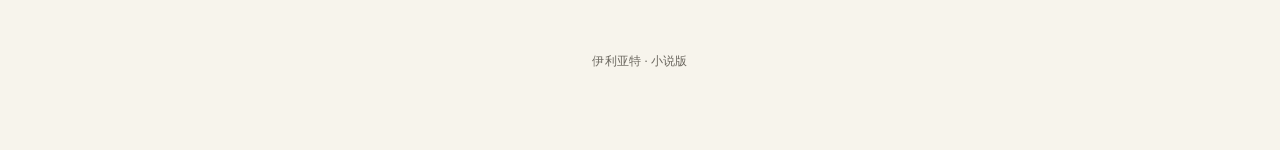
==== commit 8211b1a2: "ch01 v4.3: rhythm red-lines pass (spec v2.6)" ====
--- a/chapters/ch01.html
+++ b/chapters/ch01.html
@@ -19,12 +19,12 @@
 
   <article class="chapter-body">
     <p>那个老祭司是在日落时分走进船营的。</p>
-    <p>阿喀琉斯当时正站在自己营区的边沿，看手下的人给拖上岸的战船补缝。海风从西北来，带着焦油和湿麻绳的气味，也带着远处焚尸堆的烟——九年了，这股烟就没散过。他先听见的是人声变了，比刚才低了一寸，然后才看见那个老人：白胡子，一件在旅途上蒙了灰的长袍，手里举着一根金杖，杖上缠着羊毛扎的花环。认得那花环的人不多，他是其中一个。那是阿波罗的东西，神的东西，轻易不出庙门。</p>
+    <p>阿喀琉斯当时正站在自己营区的边沿，看手下的人给拖上岸的战船补缝。海风从西北来，带着焦油和湿麻绳的气味，也带着远处焚尸堆的烟。九年了，这股烟就没散过。他先听见的是人声变了，比刚才低了一寸，然后才看见那个老人：白胡子，一件在旅途上蒙了灰的长袍，手里举着一根金杖，杖上缠着羊毛扎的花环。认得那花环的人不多，他是其中一个。那是阿波罗的东西，神的东西，轻易不出庙门。</p>
     <p>老人一路走，一路向两旁的人躬身，走到王帐前才停住。他开口的时候，声音是老人特有的那种，抖，却传得远。</p>
-    <p>他说他叫克律塞斯，是克律塞地方阿波罗庙里的祭司。城破的时候，他的女儿被掳来了这里，如今他带了赎金来赎她——赎金堆在那儿，他指了指随从肩上扛着的东西，说不计其数，任凭查验。他请阿开俄斯人成全，请他们敬畏宙斯的儿子、射神的威严。末了他说：愿神明保佑你们攻下普里阿摩斯的城，愿你们个个平安还乡，只要你们把我的孩子还给我。</p>
-    <p>人群里起了回应，起先零零星星，后来连成一片。放了姑娘吧，有人说。敬重祭司，接下赎金，更多的人说。阿喀琉斯没有出声。他打仗九年，破过二十三座城，知道一个祭司的女儿值多少赎金。</p>
+    <p>他说他叫克律塞斯，是克律塞地方阿波罗庙里的祭司。城破的时候，他的女儿被掳来了这里，如今他带了赎金来赎她。赎金堆在那儿，他指了指随从肩上扛着的东西，说不计其数，任凭查验。他请阿开俄斯人成全，请他们敬畏宙斯的儿子、射神的威严。末了他说：愿神明保佑你们攻下普里阿摩斯的城，愿你们个个平安还乡，只要你们把我的孩子还给我。</p>
+    <p>人群里起了回应，起先零零星星，后来连成一片。放了姑娘吧，有人说。人家是祭司，赎金又不薄，更多的人说。阿喀琉斯没有出声。他打仗九年，破过二十三座城，知道一个祭司的女儿值多少赎金。</p>
     <p>他看向王帐前那个最高的人。</p>
-    <p>"老东西。"全军之王的声音低沉，略带沙哑，帐前立刻安静了下来。"带着你的权杖，你的花环，滚出这里。它们在这儿保护不了你。你的女儿，将在我家里终老——在阿尔戈斯，白天织布，夜里为我暖床。"他停了一下。"趁我还有耐心。滚。"</p>
+    <p>"老东西。"全军之王的声音低沉，略带沙哑，帐前立刻安静了下来。"带着你的权杖，你的花环，滚出这里。它们在这儿保护不了你。你的女儿，将在我家里终老：在阿尔戈斯，白天织布，夜里为我暖床。"他停了一下。"趁我还有耐心。滚。"</p>
     <p>老人没再说话。他鞠了一躬，转身走了，花环在金杖上轻轻发颤。人群让开一条路。阿喀琉斯望着那背影出了营门，沿着海滩往南去，越走越小，最后成了暮色里一粒灰白的点。走到半路，那粒点停住了。隔着半个海湾，他看见老人举起双臂，朝着海天相接的地方举着，一动不动，举了很久。</p>
     <p>那天夜里，最先死掉的，是军营里的狗。</p>
     <p>浸满黑暗的营帐里，阿喀琉斯猛然听见狗的哀嚎，短促，凄厉。嚎声断得干脆。然后死寂重新回到海滩上，只剩浪。</p>
@@ -34,7 +34,8 @@
     <p>"是谁在草料里混了毒芹！"</p>
     <p>"一定是特洛伊人！一定是他们夜里干的！"</p>
     <p>阿喀琉斯没有答话。他抬头看了看天。天很高，很干净，什么征兆也没有。他叹了口气，转身回了帐中。</p>
-    <p>到第二天，轮到了人。阿喀琉斯再出营帐的时候，看见的是密耳弥冬人脸上的恐惧。</p>
+    <p>到第二天，轮到了人。</p>
+    <p>阿喀琉斯再出营帐的时候，看见的是密耳弥冬人脸上的恐惧。</p>
     <p>"快去看看阿尔基马科斯吧，"有人拉住他，"黑暗罩住了他的眼睛。"</p>
     <p>"可他刚刚还在磨他的矛。"另一个声音说，"我亲眼看见的。"</p>
     <p>阿尔基马科斯躺在自己的铺上，看起来只是虚弱，只是烫。汗出得把铺盖都浸透了，人像是刚从海里捞上来的。阿喀琉斯在他身边蹲下来。</p>
@@ -46,66 +47,66 @@
     <p>他没有亲人死在这营里。佩琉斯远在佛提亚，帕特罗克洛斯好端端地在帐里擦拭甲胄。可这营里每一个人，都是跟他渡海来的。</p>
     <p>九年了。</p>
     <p>那天夜里，阿喀琉斯没睡着。第二天一早，一个念头落进他脑子里：把人都召集起来，问个明白。</p>
-    <p>这个念头来得如此迅猛、强烈，就像有什么东西把它直接推进了阿喀琉斯的身体。「这是我的想法吗？」他问自己。帐里很静，外头有人在咳嗽，一声接一声，海在远处响。没有人能回答他。据说赫拉最爱惜阿开俄斯人的性命——凡人无从知道，神明什么时候看过你一眼。</p>
+    <p>这个念头来得如此迅猛、强烈，就像有什么东西把它直接推进了阿喀琉斯的身体。「这是我的想法吗？」他问自己。帐里很静，外头有人在咳嗽，一声接一声，海在远处响。没有人能回答他。据说赫拉最爱惜阿开俄斯人的性命。凡人无从知道，神明什么时候看过你一眼。</p>
     <p>阿喀琉斯派人传令：全军集会。</p>
-    <p>日头升到半空，海滩上黑压压站满了人，咳嗽声此起彼伏，人人脸上蒙着一层灰败。阿喀琉斯站在场子中央，开口没有绕弯。</p>
-    <p>"阿特柔斯之子，诸位将士。照这么死下去，用不着特洛伊人动手，我们得自己划船回家——能活着回去的，算他运气好。"他环视一周。"依我说，找个人问问吧。先知、祭司、圆梦的，找哪个都行——梦也是宙斯送的。问一问阿波罗为什么动这么大的怒：是我们许的祭没烧够，还是该还的誓没还。说不定，他老人家闻够了牛羊的烟火气，就肯高抬贵手。"</p>
+    <p>日头升到半空，海滩上黑压压站满了人，咳嗽声此起彼伏，人人脸上蒙着一层灰败。阿喀琉斯站在场子中央。</p>
+    <p>"阿特柔斯之子，诸位将士。照这么死下去，用不着特洛伊人动手，我们得自己划船回家。能活着回去的，算他运气好。"他环视一周。"依我说，找个人问问吧。先知也行，庙里的祭司，圆梦的，都行。梦也是宙斯送的。问一问阿波罗为什么动这么大的怒。是短了他的祭，还是有什么旧誓，许下了，没人还。说不定，他老人家闻够了牛羊的烟火气，就肯高抬贵手。"</p>
     <p>人群里站出一个人来。卡尔卡斯，忒斯托尔之子，全军最会看鸟兆的先知，舰队当年能到伊利昂城下，靠的就是他解读的神谕。这老者瘦得像根桅杆，此刻站在几万人中间，脸比焚尸堆的灰还白。</p>
-    <p>"阿喀琉斯。"先知开口，眼睛不敢往王帐那边瞟。"你要我说出射神的愤怒。行。可你得先起誓护我。"他咽了口唾沫。"我这话一出口，就得罪一个人——这营里说一不二的那个人。王爷的火发到平头百姓头上是什么下场，你清楚。他当天咽下去，往后也会记进骨头里。你说，你护不护得住我。"</p>
-    <p>"说。"阿喀琉斯提高了声音，让全场都听见。"我拿阿波罗起誓——就是你伺候的那位——只要我还有一口气，眼睛还看得见天光，这海滩上没人敢动你一根指头。一个都不敢。哪怕你点的是阿伽门农的名。"</p>
-    <p>卡尔卡斯深深吸了一口气。</p>
-    <p>"神不怨我们短了祭，不怨我们亏了愿。"他说，声音稳了些。"神怨的，是他的祭司受了辱。姑娘扣着不放，赎金拒之不收。就为这个，远射神降灾，还要接着降——除非把姑娘白白还回克律塞，一文钱不许收，再备上圆满的百牲祭，送到他庙里去。只有这样，这灾才肯消。"</p>
+    <p>"阿喀琉斯。"先知开口，眼睛不敢往王帐那边瞟。"你要我说出射神的愤怒。行。可你得先起誓护我。"他咽了口唾沫。"我这话一出口，就得罪一个人。这营里说一不二的那个人。王爷的火发到平头百姓头上是什么下场，你清楚。他当天咽下去了，往后也会记进骨头里。你说，你护不护得住我。"</p>
+    <p>"说。"阿喀琉斯提高了声音，让全场都听见。"我拿阿波罗起誓，就是你伺候的那位。只要我还有一口气，眼睛还看得见天光，这海滩上没人敢动你一根指头。一个都不敢。哪怕你点的是阿伽门农的名。"</p>
+    <p>卡尔卡斯吸了口气，吸得很慢。</p>
+    <p>"神不怨我们短了祭。愿，也是还了的。"他把脖子梗直了些。"神怨的，是他的祭司受了辱。姑娘扣着不放，送去的赎金，他看都不看。就为这个，远射神降灾，还要接着降。除非把姑娘白白还回克律塞，一文钱不许收，再备上圆满的百牲祭，送到他庙里去。只有这样，这灾才肯消。"</p>
     <p>先知说完，退了半步，站定。海滩上静得能听见浪。</p>
-    <p>阿伽门农拄着权杖站了起来。他没有立刻开口，先环视了一圈全场——前排的人都把眼睛垂了下去，没有人接他的目光。他的嗓子比平时更哑。</p>
-    <p>"报丧的先知！"他说。"打我认识你那天起，你嘴里就没出过一句让我顺心的话。你就爱凶兆。好事你没说过一件，没做成一件。如今又是什么射神动怒，什么为了祭司。"他冷笑一声。"实话告诉你们：那姑娘，我要留在家里。我喜欢她，胜过喜欢明媒正娶的克吕泰涅斯特拉——论身段，论容貌，论心思，论手上的活计，她哪一样输人？"</p>
+    <p>阿伽门农拄着权杖站了起来。他没有立刻开口，先环视了一圈全场。前排的人都把眼睛垂了下去，没有人接他的目光。他的嗓子比平时更哑。</p>
+    <p>"报丧的先知！"他说。"打我认识你那天起，你嘴里就没出过一句让我顺心的话。你就爱凶兆。好事，你没说过一件。做成过的？一件也没有。如今又是什么射神动怒，什么为了祭司。"他冷笑一声。"实话告诉你们：那姑娘，我要留在家里。我喜欢她，胜过喜欢明媒正娶的克吕泰涅斯特拉。论身段，论容貌，心思和手上的活计，她哪一样输人？"</p>
     <p>他顿了顿。</p>
-    <p>"不过——罢了。为了这营里人不再成片成片地死，我还。我要军队活，不要它死。"他的声音陡然拔高。"可你们得立刻补我一份同样的战利品。满营的人，人人揣着自己的份额，唯独我两手空空地站着？你们把眼睛睁大。给不出，我就自己去取——取你的，"他指了指阿喀琉斯，"取埃阿斯的，或者取奥德修斯的。被我取到的那一位，什么滋味，他自己知道。"</p>
+    <p>"不过，罢了。为了这营里人不再成片成片地死，我还。我要军队活，不要它死。"他的声音陡然拔高。"可你们得立刻补我一份同样的战利品。满营的人，人人揣着自己的份额，唯独我两手空空地站着？你们把眼睛睁大。给不出，我就自己去取。取你的，"他指了指阿喀琉斯，"取埃阿斯的，或者取奥德修斯的。被我取到的那一位，什么滋味，他自己知道。"</p>
     <p>阿喀琉斯往前走了半步，手心在冒汗。</p>
-    <p>"哦，你这张厚脸皮。"他说。"贪心裹到了骨头里，还披着王袍。我问你——就凭这个，谁还肯替你卖命？谁还肯照你的号令去劫掠，去送死？"</p>
-    <p>"你听好。我渡海到这儿来，不为我的仇。特洛伊人没动过我的牛马，佛提亚的地里，他们一株庄稼也没毁过。我们之间隔着多少重山，多少片咆哮的海。我来，是为了你——为了你这张狗脸，为了你哥哥的体面——"</p>
+    <p>"哦，你这张厚脸皮。"他说。"贪心裹到了骨头里，还披着王袍。我问你：就凭这个，谁还肯替你卖命？谁还肯照你的号令去劫掠，去送死？"</p>
+    <p>"你听好。我渡海到这儿来，不为我的仇。特洛伊人没动过我的牛马，佛提亚的地里，他们一株庄稼也没毁过。我们之间隔着多少重山，多少片咆哮的海。我来，是为了你，为了你这张狗脸，为了你哥哥的体面——"</p>
     <p>"体面？"阿伽门农打断他。</p>
     <p>"——为了从特洛伊人手里讨回你们的公道！这些你全不放在心上。你倒当着我的面说，要亲手来夺我的战利品。我为它流过血。那是阿开俄斯子弟分给我的。"</p>
     <p>"你的战利品。"阿伽门农说。</p>
     <p>"还有一笔账，大家都听听。每回破一座富城，分东西，你拿最大最肥的；我打得最凶最前，到手的却最少。等我拖着一身伤回船，那点东西早见了底。我受够了。我回佛提亚去。驾着弯船回家，比在这儿给你攒金子、受你的轻慢，强得多。"</p>
     <p>阿伽门农笑了。牙齿露着，眼睛里没有。</p>
-    <p>"要走就走，我不拦你。"他说。"多的是敬重我的人，宙斯与我同在。众王之中，我最厌恶的就是你——你只爱打仗，爱生事。你勇武？神赐的。回家对你的密耳弥冬人施展去。"</p>
+    <p>"要走就走，我不拦你。多的是敬重我的人，宙斯与我同在。众王之中，我最厌恶的就是你，你只爱打仗，爱生事。你勇武？神赐的。回家对你的密耳弥冬人施展去。"</p>
     <p>他往前逼了一步，声音压得更低，更哑。</p>
-    <p>"可我要让你明白一件事。神夺走我的克律塞伊斯，我就亲手拿一份抵偿。我上你的营帐，取走你的奖品，那个美颊的布里塞伊斯。到那时你就清楚了，我比你强出多少。也让旁人掂量掂量——往后谁还敢站出来，跟我平起平坐。"</p>
+    <p>"可我要让你明白一件事。神夺走我的克律塞伊斯，我就亲手拿一份抵偿。我上你的营帐，取走你的奖品，那个美颊的布里塞伊斯。到那时你就清楚了，我比你强出多少。也让旁人掂量掂量：往后谁还敢站出来，跟我平起平坐。"</p>
     <p>阿喀琉斯忽然不出声了。</p>
     <p>离他最近的几个队长，不约而同往后挪了半步。他的右手落在剑柄上，长剑推出鞘口半寸，雪亮的锋刃上映出他自己的脸，扭曲的，他不认得。脑子里两个声音在撕扯：拔出来，扑过去，一剑结果了这个傲慢的东西，就在这里，当着全军；另一个声音说，收住，收住，只用舌头杀人。</p>
     <p>就在那一刻，他的头发被人从身后猛地攥住了。</p>
-    <p>那不是凡人的手。他浑身一激灵，猛地回头——身后空无一人，最近的士卒站在十步开外。可那只攥着他头发的手还在，冰冷，有力，不容违抗。他抬起头，看见了她：灰眼睛的女神，站在他与阿伽门农之间。营地里几万人，没有一个转头看她。她只为阿喀琉斯一个人现身。那双眼睛灰得发亮，他认得——和神庙里的神像一模一样。</p>
-    <p>"收剑。"女神的声音直接落进他耳朵里，短促，干脆，像一道军令。"我奉白臂的赫拉之命来。你们两个，她都疼爱。剑不许出鞘。要用舌头，尽管用——告诉他，往后会发生什么。记好了：终有一日，三倍于今日的东西会送到你手上，抵偿今日这场羞辱。信我。忍住。"</p>
+    <p>那不是凡人的手。他浑身一激灵，猛地回头。身后空无一人，最近的士卒站在十步开外。可那只攥着他头发的手还在，冰冷，有力，不容违抗。他抬起头，看见了她：灰眼睛的女神，站在他与阿伽门农之间。营地里几万人，没有一个转头看她。她只为阿喀琉斯一个人现身。那双眼睛灰得发亮，他认得，和神庙里的神像一模一样。</p>
+    <p>"收剑。"女神的声音直接落进他耳朵里，短促，干脆，像一道军令。"我奉白臂的赫拉之命来。你们两个，她都疼爱。剑不许出鞘。要用舌头，尽管用。告诉他，往后会发生什么。记好了：终有一日，三倍于今日的东西会送到你手上，抵偿今日这场羞辱。信我。忍住。"</p>
     <p>"女神，"阿喀琉斯在心里回答，嘴唇几乎没动，"再怒的人，也得听神明的话。听从神明的人，神明自会听他。"</p>
-    <p>攥着头发的手松开了。他再抬眼，场中只有风。如果凡人的眼睛真的看见过什么的话——雅典娜已经走了。他把长剑推回鞘中，铜刃入鞘，一声闷响。</p>
+    <p>攥着头发的手松开了。他再抬眼，场中只有风。雅典娜已经走了——如果凡人的眼睛真的看见过什么的话。他把长剑推回鞘中，铜刃入鞘，一声闷响。</p>
     <p>怒火没有退，只是换了条路走。他盯着阿伽门农。</p>
-    <p>"你这一脸酒气的东西。狗的眼睛，鹿的心肠。让你披甲上阵，你不敢；让你带人设伏，你不敢——在你眼里，那都是死路。你的本事在自己营盘里：抢那些敢跟你顶嘴的人的战利品。你吃你的臣民，吃得脑满肠肥。"他喘了口气。"也对。你统治的都是些软骨头。要不然，阿特柔斯之子，今天就是你最后一次逞威风。"</p>
+    <p>"你这一脸酒气的东西。狗的眼睛，鹿的心肠。让你披甲上阵，你不敢；让你带人设伏，你不敢，在你眼里，那都是死路。你的本事在自己营盘里：抢那些敢跟你顶嘴的人的战利品。你吃你的臣民，吃得脑满肠肥。"他喘了口气。"也对。你统治的都是些软骨头。要不然，阿特柔斯之子，今天就是你最后一次逞威风。"</p>
     <p>阿喀琉斯举起手中那根嵌着金钉的权杖。</p>
-    <p>"我凭这根杖起誓。"他的声音不高，前排的人却都往前挤。"它打山里被砍下来、离了树根那天起，就已经死了——再不会抽芽，再不会发一片叶，铜刀削净了它的皮和枝。如今握着它的，是替宙斯执律断事的人。我拿它起誓，这誓不落空。"他一字一顿。"终有一日，阿开俄斯人个个都会思念阿喀琉斯。个个。到那一天，你眼睁睁看着他们被弑人的赫克托耳砍倒在地，成堆成堆地死，你一点办法也没有。你只能在心里撕咬自己的心——悔不该今日，轻慢了阿开俄斯人中最好的人。"</p>
+    <p>"我凭这根杖起誓。"他的声音不高，前排的人却都往前挤。"它打山里被砍下来，离了树根，那天起就已经死了。再不会抽芽，一片叶子也发不出来，铜刀削净了它的皮和枝。如今握着它的，是替宙斯执律断事的人。我拿它起誓，这誓不落空。"他说得很慢，一个字咬一个字。"终有一日，阿开俄斯人个个都会思念阿喀琉斯。个个。到那一天，你眼睁睁看着他们被弑人的赫克托耳砍倒在地，成堆成堆地死，你一点办法也没有。你只能在心里撕咬自己的心。悔不该今日，轻慢了阿开俄斯人中最好的人。"</p>
     <p>他说完，把权杖掷在地上。金钉磕着土，一声闷响。他坐了下去。</p>
-    <p>对面的阿伽门农气得发抖，正要再开口，人群里颤颤巍巍站起一位老人。涅斯托尔，皮罗斯来的老王。他拄着杖站定，清了清嗓子，先环视一周——这是他几十年发话前的老规矩，全场也都识趣地静下来。他见过两代人出生又凋零，如今统治着第三代。营里人人敬他，不为臂力，那早随岁月去了；为的是他见过的事比谁都多，为的是再硬的话从他嘴里出来，也是温的。</p>
-    <p>"唉。"老人开口。"多大的悲痛，落到阿开俄斯的土地上。普里阿摩斯该何等欢喜，特洛伊人该何等雀跃——若是他们听说，我们之中最善谋的和最善战的两个人，在这儿当着全军咬成了这样。"他看看这个，又看看那个。"听我说，你们都比我年轻。我年轻的时候——你们别嫌我啰嗦，老人只有这一个讲头——我年轻的时候，跟比我强得多的人同坐议事，他们从不轻看我的言语。那样的人，此后再没有了：佩里托奥斯，德律阿斯，牧者开纽斯，埃克萨狄奥斯，神一般的波吕斐摩斯，还有埃勾斯之子忒修斯。大地上最强悍的一代人，跟山居的兽族开战，把它们赶尽杀绝。他们从老远的地方把我请了去——我，一个外乡人。他们中间没有一个敢小看我。可就是他们，个个肯听人劝。"</p>
+    <p>对面的阿伽门农气得发抖，正要再开口，人群里颤颤巍巍站起一位老人。涅斯托尔，皮罗斯来的老王。他拄着杖站定，清了清嗓子，先环视一周。这是他几十年发话前的老规矩，全场也都识趣地静下来。他见过两代人出生又凋零，如今统治着第三代。营里人人敬他，不为臂力，那早随岁月去了；为的是他见过的事比谁都多，为的是再硬的话从他嘴里出来，也是温的。</p>
+    <p>"唉。"老人开口。"多大的悲痛，落到阿开俄斯的土地上。普里阿摩斯该何等欢喜，特洛伊人该何等雀跃，若是他们听说，我们之中最善谋的和最善战的两个人，在这儿当着全军咬成了这样。"他看看这个，又看看那个。"听我说，你们都比我年轻。我年轻的时候，你们别嫌我啰嗦，老人只有这一个讲头。那时候跟我同坐议事的，都是比我强得多的人，他们从不轻看我的言语。那样的人，此后再没有了：佩里托奥斯，德律阿斯，牧者开纽斯，埃克萨狄奥斯，神一般的波吕斐摩斯，还有埃勾斯之子忒修斯。大地上最强悍的一代人，跟山居的兽族开战，把它们赶尽杀绝。他们从老远的地方把我请了去。我，一个外乡人。他们中间没有一个敢小看我。可就是他们，个个肯听人劝。"</p>
     <p>老人先转向阿伽门农。"你，纵然高贵，别去夺那姑娘。让她留在该留的地方，那是阿开俄斯子弟亲手分给她的。"又转向阿喀琉斯。"你，佩琉斯之子，也别跟一位王者针锋相对。执杖的王，宙斯分了荣耀给他，尊位高过旁人。你勇武，你母亲是女神，可他统治的人比你多。"最后他看着两个人。"阿特柔斯之子，收了你的怒气。阿喀琉斯是全军的壁垒，是挡在我们和毁灭之间的墙。"</p>
     <p>"老人家，你说的都对。"阿伽门农说。"可这个人，想爬到所有人头上去，想做全军的王，想让谁都听他号令。我看未必人人肯。神赐他勇武，难道连辱骂我的资格也一并赐了？"</p>
-    <p>"我若事事对你点头，"阿喀琉斯顶回去，"我就是窝囊废，任人拿捏的货。你的号令，留给别人。从今往后，休想指使我。"他停了一停。"至于那姑娘——你们给了，如今又要拿回去。我不拦。为一个女俘拔剑，不值。可你记住：除了她，我船边的东西，你休想动一根指头。不信就来试。也让大伙儿开开眼——你的黑血，转眼顺着我的矛杆往下淌。"</p>
+    <p>"我若事事对你点头，"阿喀琉斯顶回去，"我就是窝囊废，任人拿捏的货。你的号令，留给别人。从今往后，休想指使我。"他停了一停。"至于那姑娘：你们给了，如今又要拿回去。我不拦。为一个女俘拔剑，不值。可你记住：除了她，我船边的东西，你休想动一根指头。不信就来试。也让大伙儿开开眼：你的黑血，转眼顺着我的矛杆往下淌。"</p>
     <p>再没有话可说了。集会散了。人群漫回各自的营区，嗡嗡的私语一路不断。有人回头看阿喀琉斯，有人回头看王帐，更多的人只看自己的脚。</p>
     <p>阿喀琉斯回到自己的营区，一句话没说。帕特罗克洛斯迎上来，看了看他的脸，把到嘴边的话咽了回去，转身往火堆里添了根柴。</p>
     <p>密耳弥冬人的营帐沿着海湾排开，桅樯如林。桨手的号子照例在午后响着，阿喀琉斯听着，只觉得远。</p>
-    <p>下午，王营那边升起了烟。不是焚尸堆的烟，是赎罪的烟——全军沐浴净身，把污秽倒进海里，沿着海滩杀牲，公牛和山羊的烟火气盘旋着升上天去。有人看见一艘快船被拖下水，二十支桨，舱里装着送去克律塞的百牲大祭，和一个蒙着头纱的姑娘。奥德修斯立在船头。船借着晚风出了海湾，朝南去了。</p>
+    <p>下午，王营那边升起了烟。不是焚尸堆的烟，是赎罪的烟：全军沐浴净身，把污秽倒进海里，沿着海滩杀牲，公牛和山羊的烟火气盘旋着升上天去。有人看见一艘快船被拖下水，二十支桨，舱里装着送去克律塞的百牲大祭，和一个蒙着头纱的姑娘。奥德修斯立在船头。船借着晚风出了海湾，朝南去了。</p>
     <p>帕特罗克洛斯打听回来，低声说：王命，克律塞伊斯即刻送还，一文赎金不收。阿喀琉斯望着那艘船缩成海平线上的一粒黑子，没有说话。另一件事跟着就要来了。他知道。</p>
     <p>果然，傍晚时分，两个传令官走进了密耳弥冬人的营区。</p>
-    <p>塔尔提比奥斯和欧律巴特斯——都是王帐的老人了，替阿伽门农传了半辈子令。此刻两个人走得很慢，在离帐门十步远的地方站住，不敢再近。敬畏和恐惧明明白白写在两张脸上：他们奉的命，是到全希腊最凶猛的人帐里，抢走他的人。</p>
+    <p>塔尔提比奥斯和欧律巴特斯，都是王帐的老人了，替阿伽门农传了半辈子令。此刻两个人走得很慢，在离帐门十步远的地方站住，不敢再近。敬畏和恐惧明明白白写在两张脸上：他们奉的命，是到全希腊最凶猛的人帐里，抢走他的人。</p>
     <p>阿喀琉斯站起身，看着他们。胸口里积了一下午的火，见了这两张脸，反倒落了下去。送信的只是送信的。</p>
-    <p>"走近些，传令官们。"他说。"你们是宙斯和人的信使，我不怪你们。错不在你们，在派你们来的那个人。"他回头。"帕特罗克洛斯。把姑娘领出来，交给他们。"</p>
+    <p>"走近些，传令官们。你们是宙斯和人的信使，我不怪你们。错不在你们，在派你们来的那个人。"他回头。"帕特罗克洛斯。把姑娘领出来，交给他们。"</p>
     <p>帕特罗克洛斯看了他一眼，什么都没问，进帐去了。片刻之后，布里塞伊斯出来了。</p>
-    <p>她在他的营里住了快一年。吕尔涅索斯城破那晚，是她丈夫死的当晚，阿喀琉斯亲手从烟火里把她带出来的——这话全营都知道，她自己也知道。此刻她穿着做客的长袍，头纱放了下来，谁也看不清她的脸。走到帐门口，她停了一步。阿喀琉斯看见她回了一次头——不是看他，是看这座营帐，看这处她已经住熟了的地方：灶台在哪儿，泉水在哪儿，她闭着眼睛都摸得到。然后她低下头，跟着两个传令官走了。她走得慢，可她没有停。</p>
+    <p>她在他的营里住了快一年。吕尔涅索斯城破那晚，是她丈夫死的当晚，阿喀琉斯亲手从烟火里把她带出来的，这话全营都知道，她自己也知道。此刻她穿着做客的长袍，头纱放了下来，谁也看不清她的脸。走到帐门口，她停了一步。阿喀琉斯看见她回了一次头：不是看他，是看这座营帐，看这处她已经住熟了的地方。灶台在哪儿，泉水在哪儿，她闭着眼睛都摸得到。然后她低下头，跟着两个传令官走了。她走得慢，可她没有停。</p>
     <p>三个人出了营区，沿着海滩往北，朝着王帐的方向去。夕阳把三个影子拉得老长。</p>
-    <p>"让他们两个作见证。"阿喀琉斯朝着他们的背影说，声音不高，却字字清楚。"当着永生的神明，当着会死的凡人——也当着那位铁了心的王者：日后等到全军都需要我，需要我替他们挡住那可耻的毁灭，今日之事，就是见证。"他攥紧了拳。"他的心已经昏了，前头看不见，后头也看不见。这样的人，怎么护得住他的船营。"</p>
+    <p>"让他们两个作见证。"阿喀琉斯朝着他们的背影说。"当着永生的神明，当着会死的凡人，也当着那位铁了心的王者：日后等到全军都需要我，需要我替他们挡住那可耻的毁灭，今日之事，就是见证。"他攥紧了拳。"他的心已经昏了。前头看不见；后头，他也不打算看。这样的人，怎么护得住他的船营。"</p>
     <p>传令官们没有回头。姑娘的身影越来越小，最后融进王营的灯火里去了。</p>
     <p>阿喀琉斯在帐门口站了很久。然后他转身，没有回帐，一个人朝着海边走去。帕特罗克洛斯在身后动了一下，终究没有跟上来。</p>
     <p>海滩上空无一人。赎罪的篝火已经烧成了暗红的炭，潮气漫上来，带着灰的凉意。他走到水线边上，在湿沙上坐下来，望着眼前的大海。海一层一层涌上来，碎在他脚边，退回去，再涌上来。</p>
-    <p>九年了。他想起佛提亚的山坡，想起父亲庭院里的火光，想起老人们说过的话：忒提斯的儿子，命短，名长。他从来都知道自己为什么到这海滩上来。他没料到的是，先捅他一刀的，是自己人。</p>
-    <p>眼泪毫无预兆地涌了上来。他抬起手臂挡在脸上，肩膀一耸一耸。全军的壁垒，吕尔涅索斯的屠城者——这海滩上，此刻没有别人看见。</p>
+    <p>九年了。他想起佛提亚的山坡，想起父亲庭院里的火光，想起老人们说过的话：忒提斯的儿子，命是短的，名声是长的。他从来都知道自己为什么到这海滩上来。他没料到的是，先捅他一刀的，是自己人。</p>
+    <p>眼泪毫无预兆地涌了上来。他抬起手臂挡在脸上，肩膀一耸一耸。全军的壁垒，吕尔涅索斯的屠城者：这海滩上，此刻没有别人看见。</p>
     <p>他朝着海面伸出双臂。</p>
     <p>"母亲——"</p>
     <p>浪一波一波地响。他又喊了一遍。潮水退下去，露出湿黑的沙。他还跪在原地，双臂朝着海，没有放下来。</p>
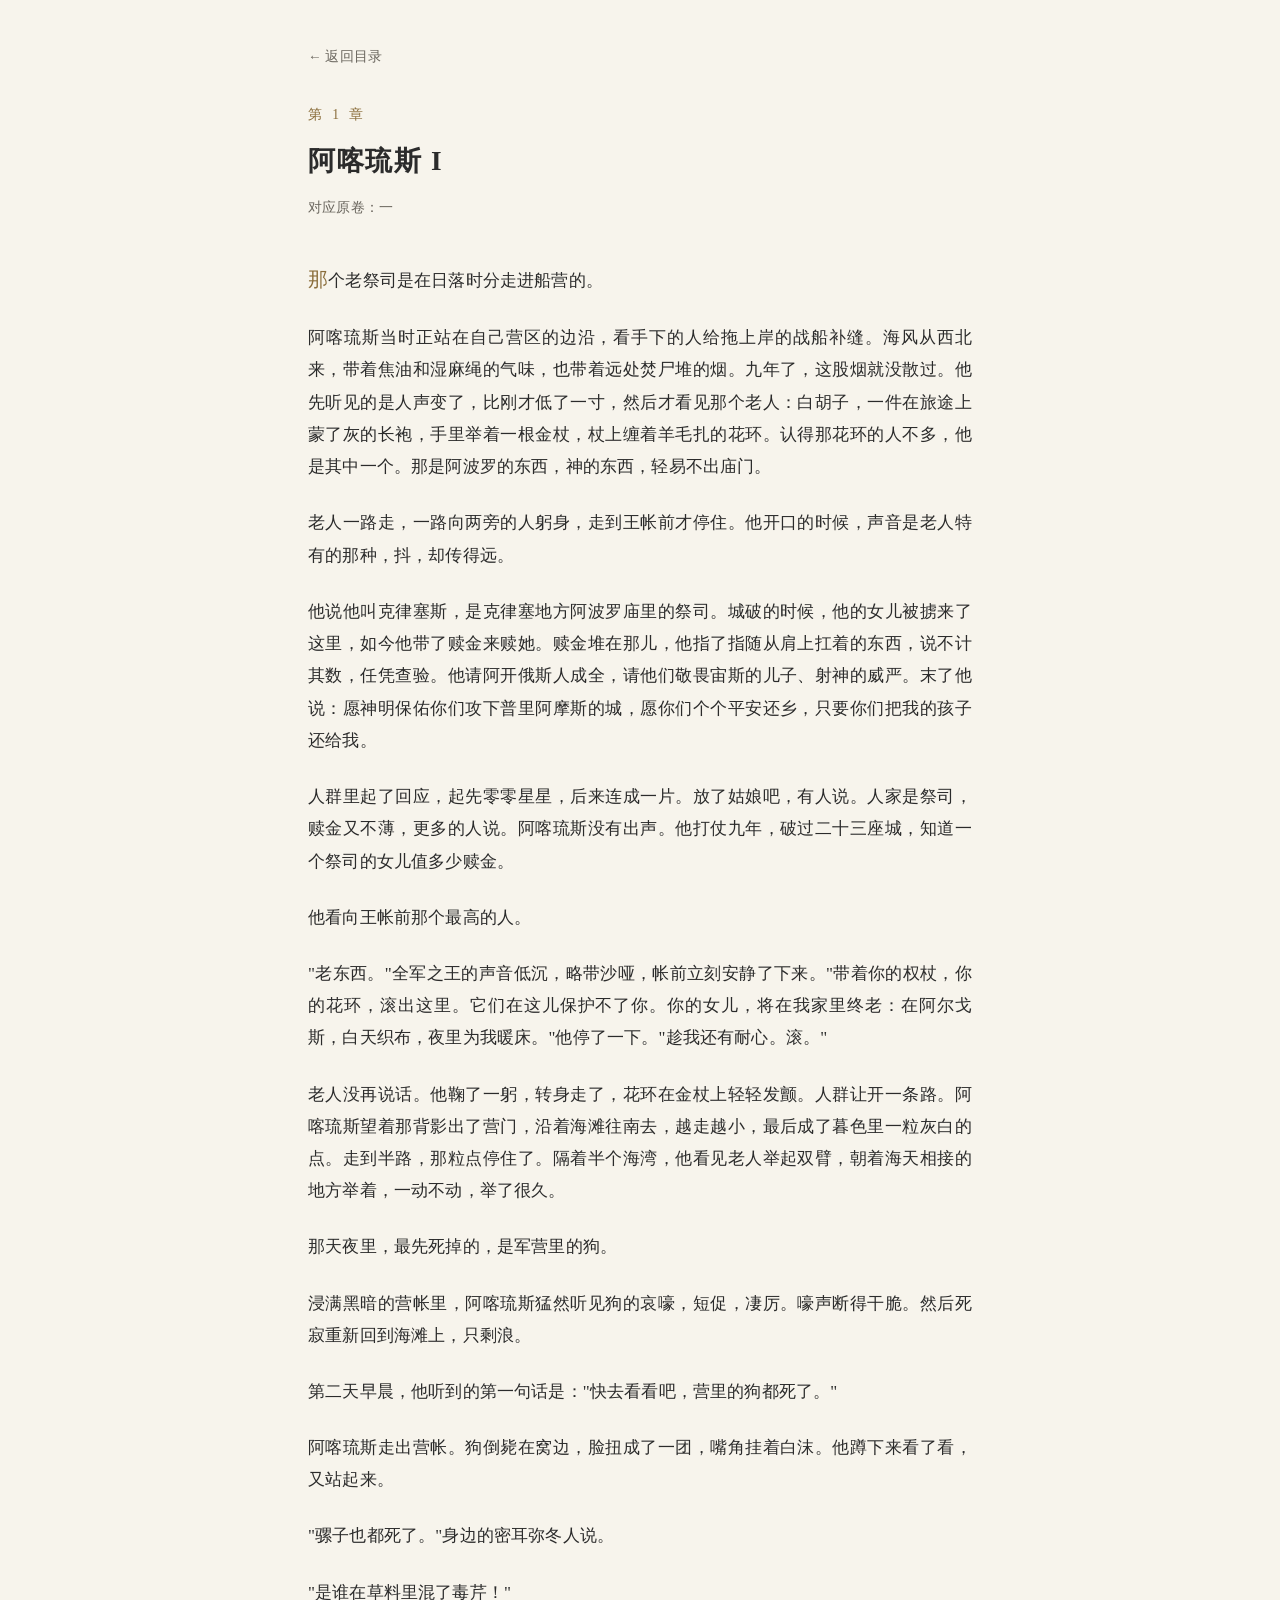
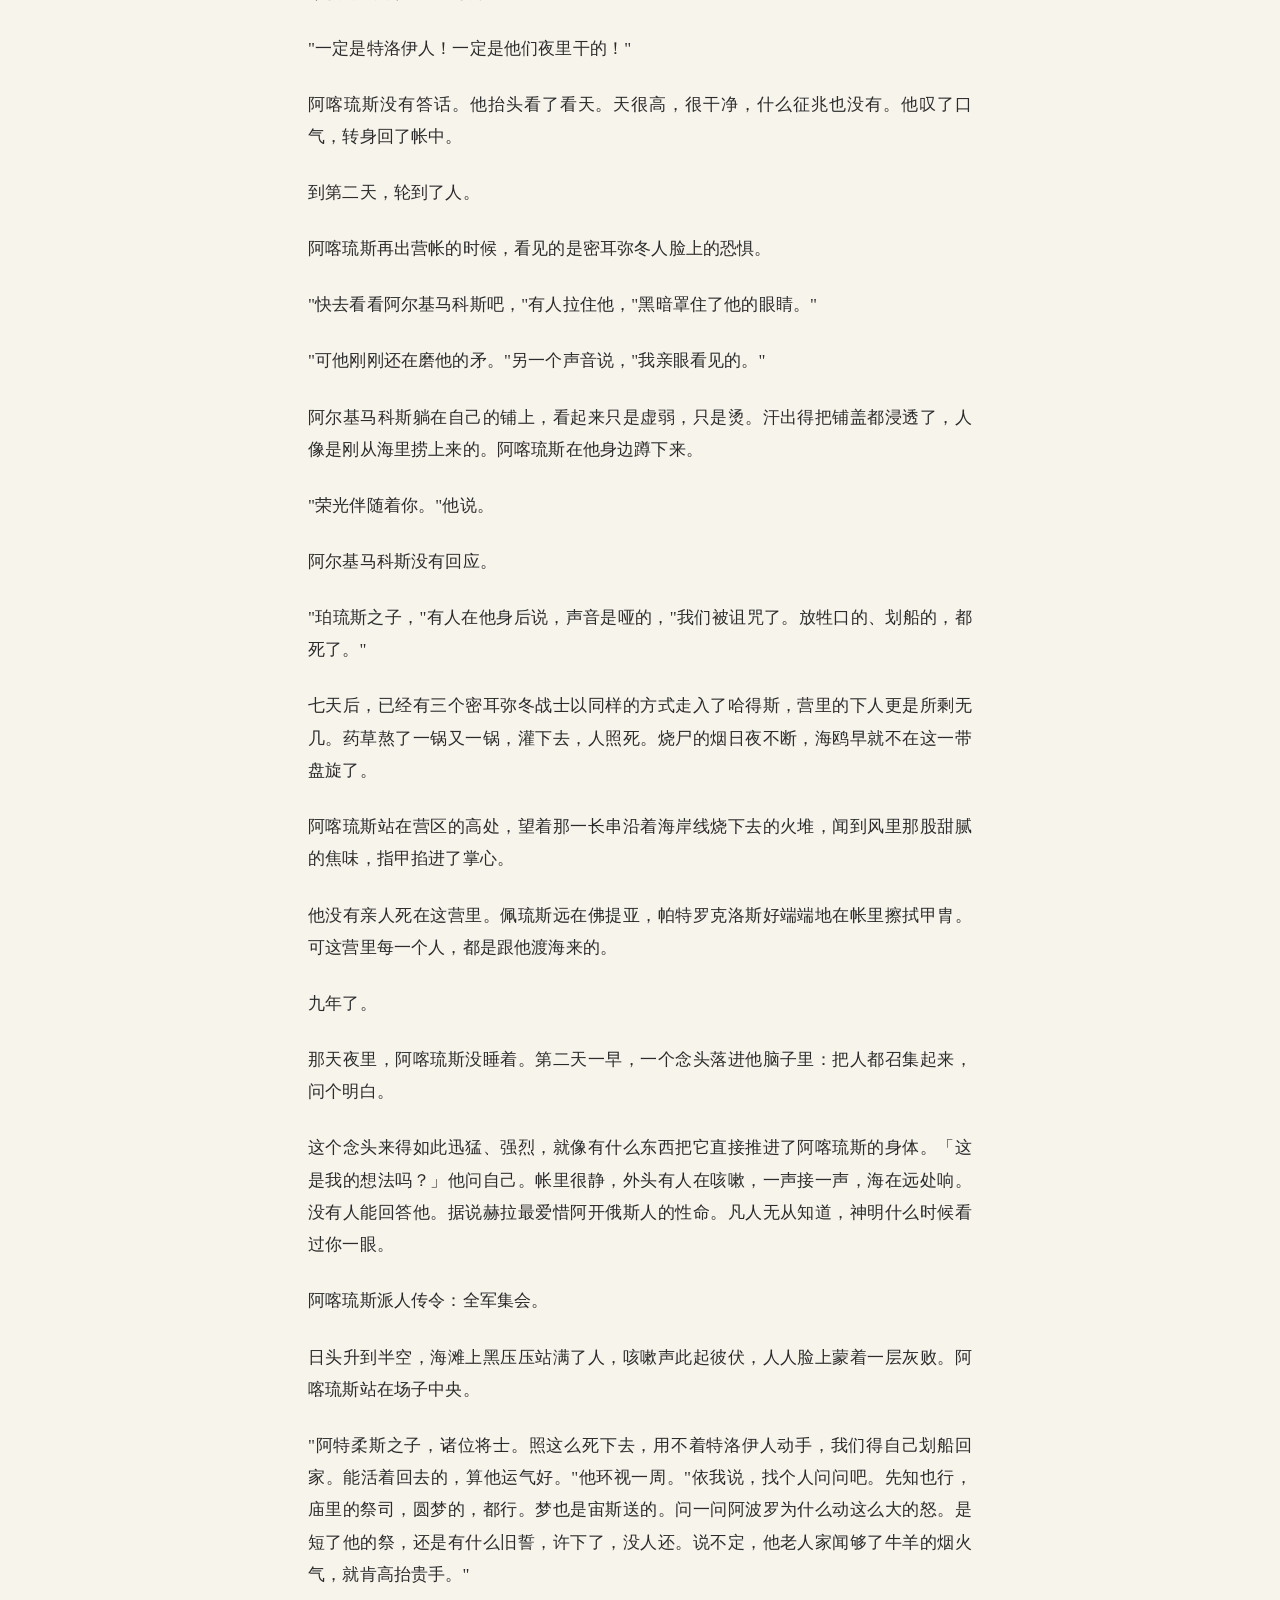
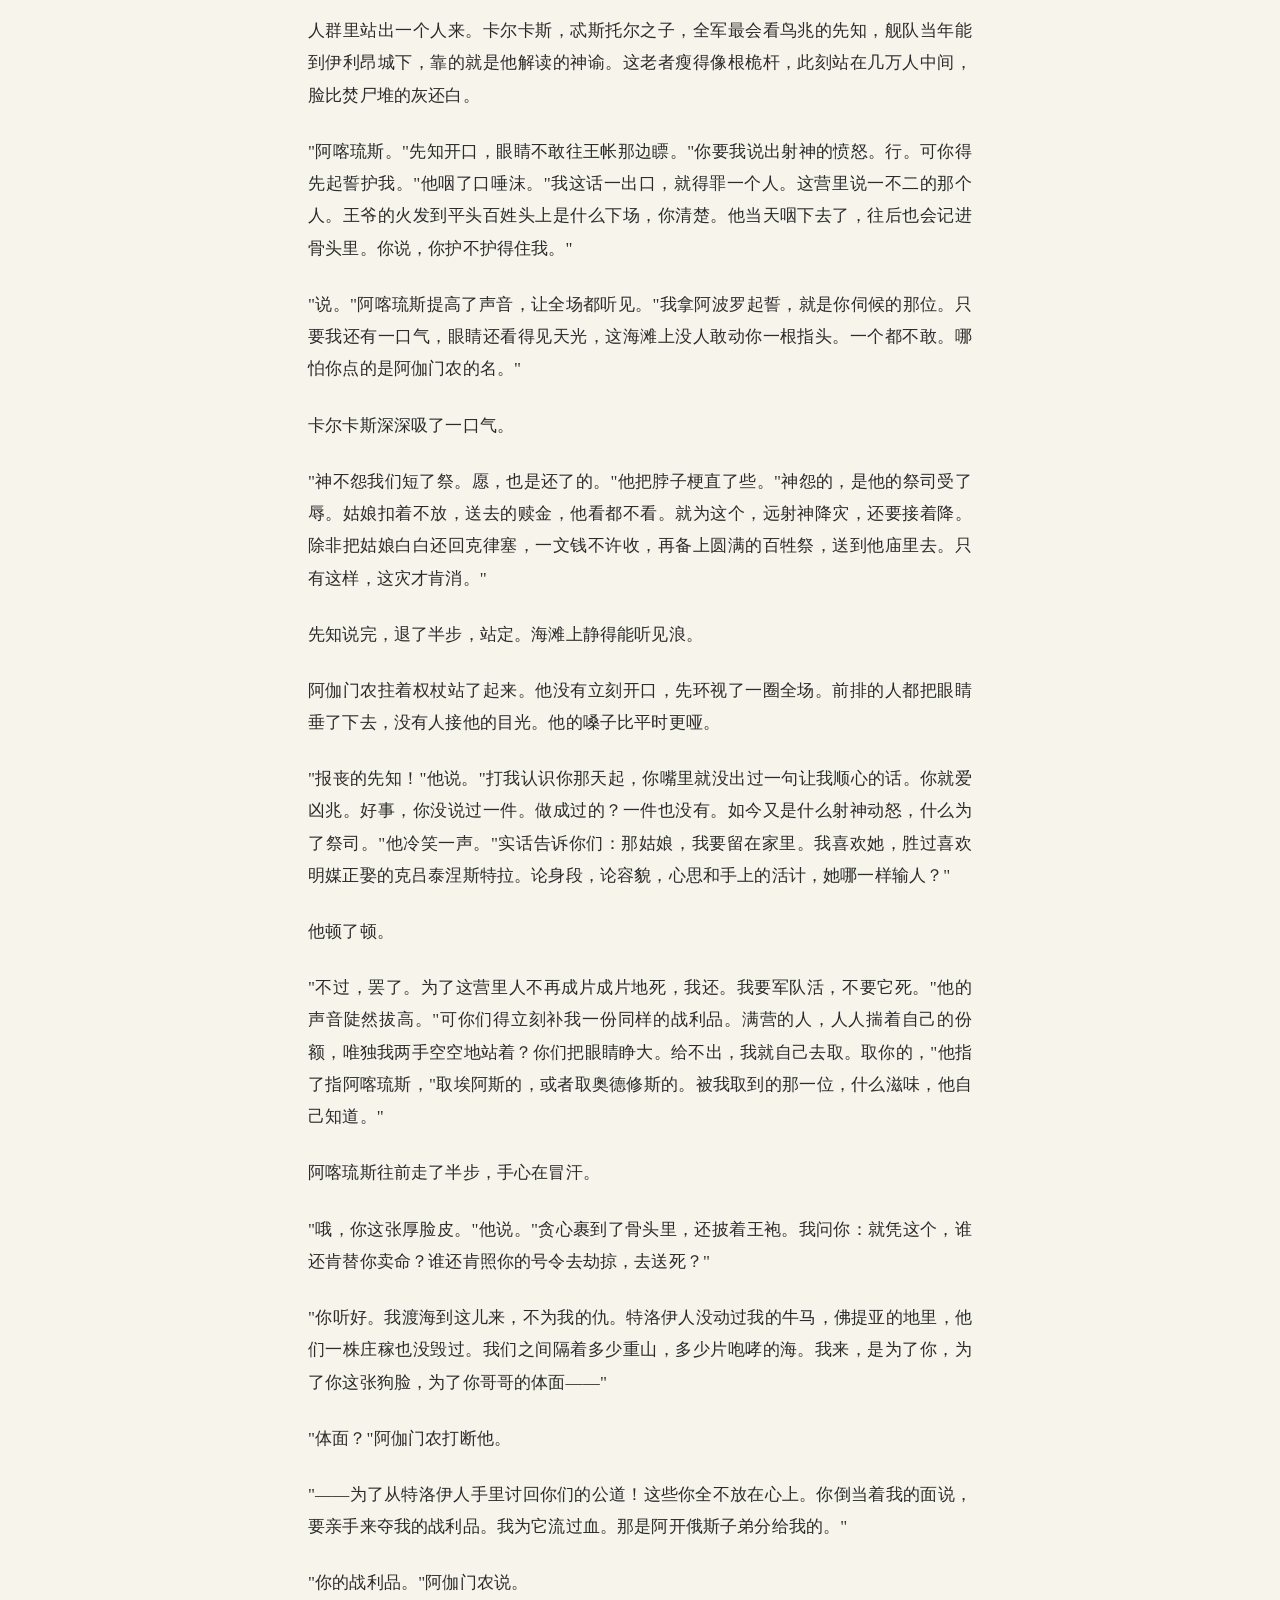
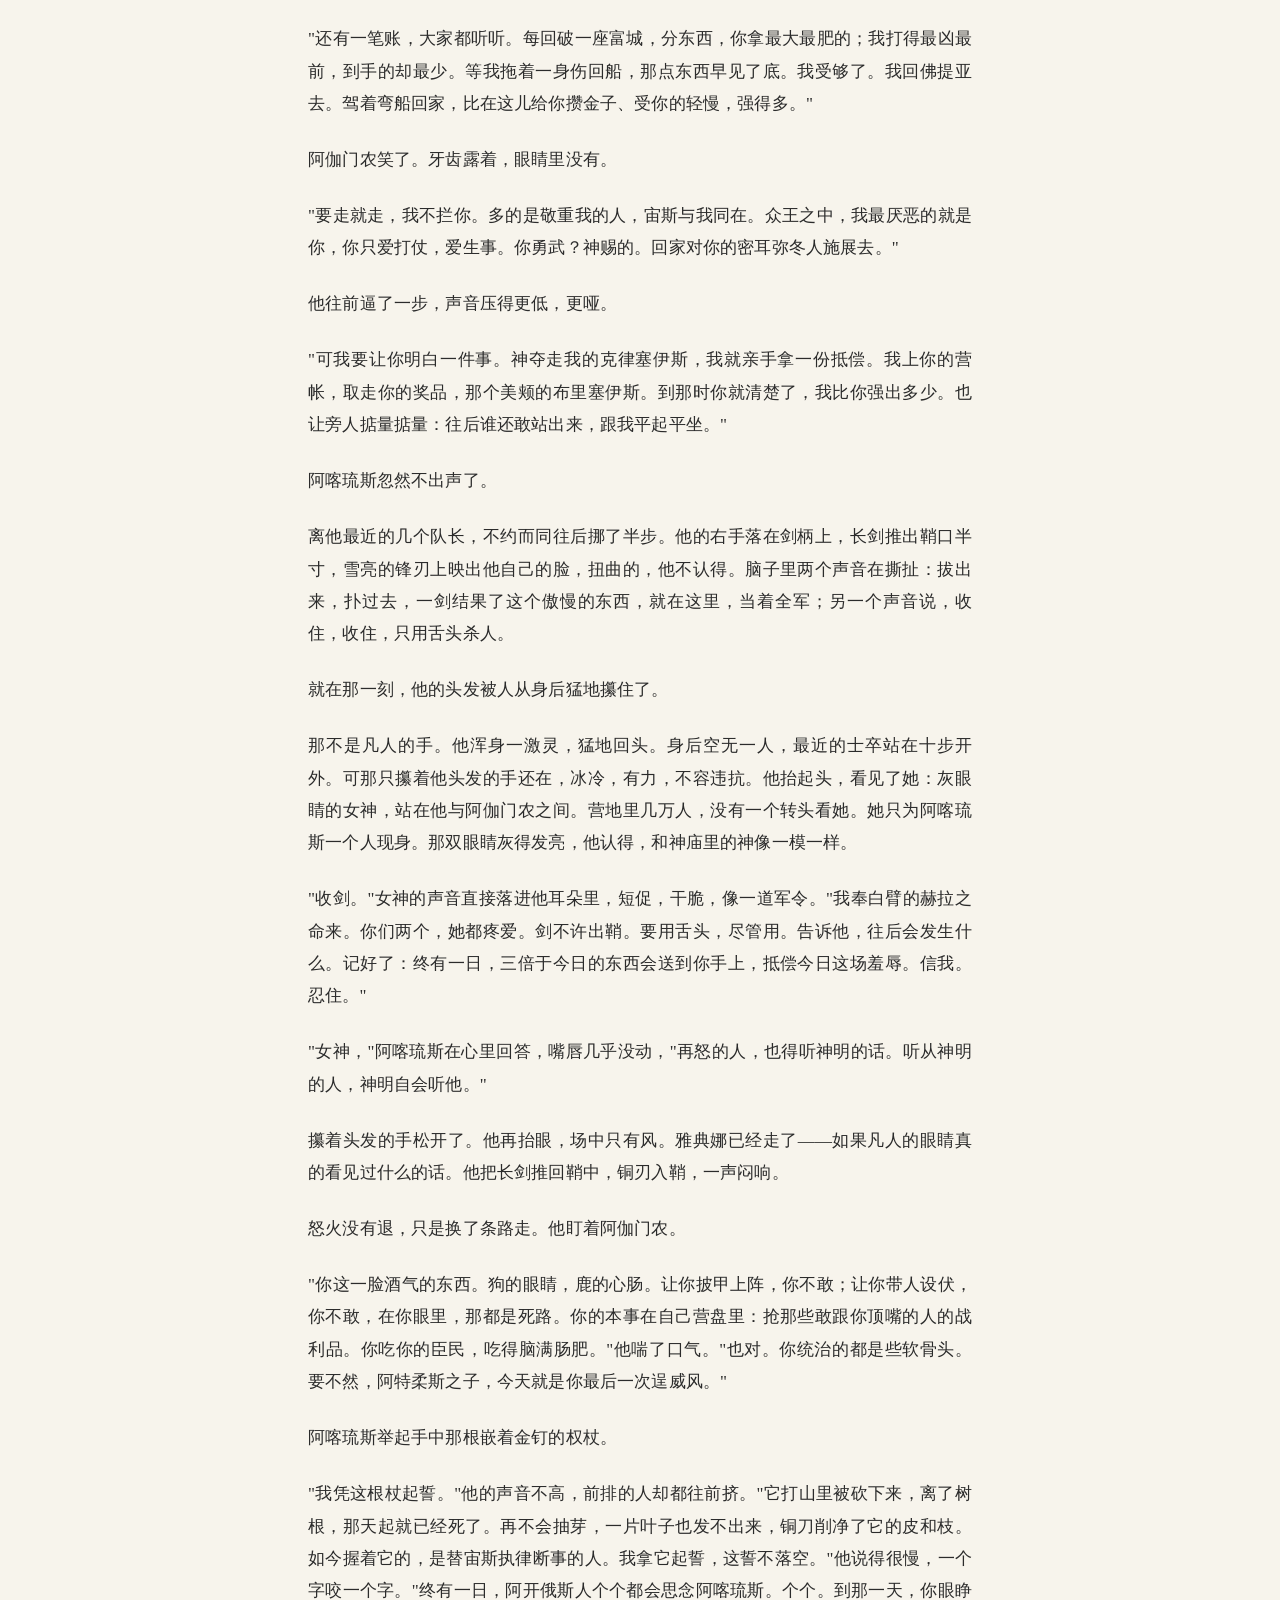
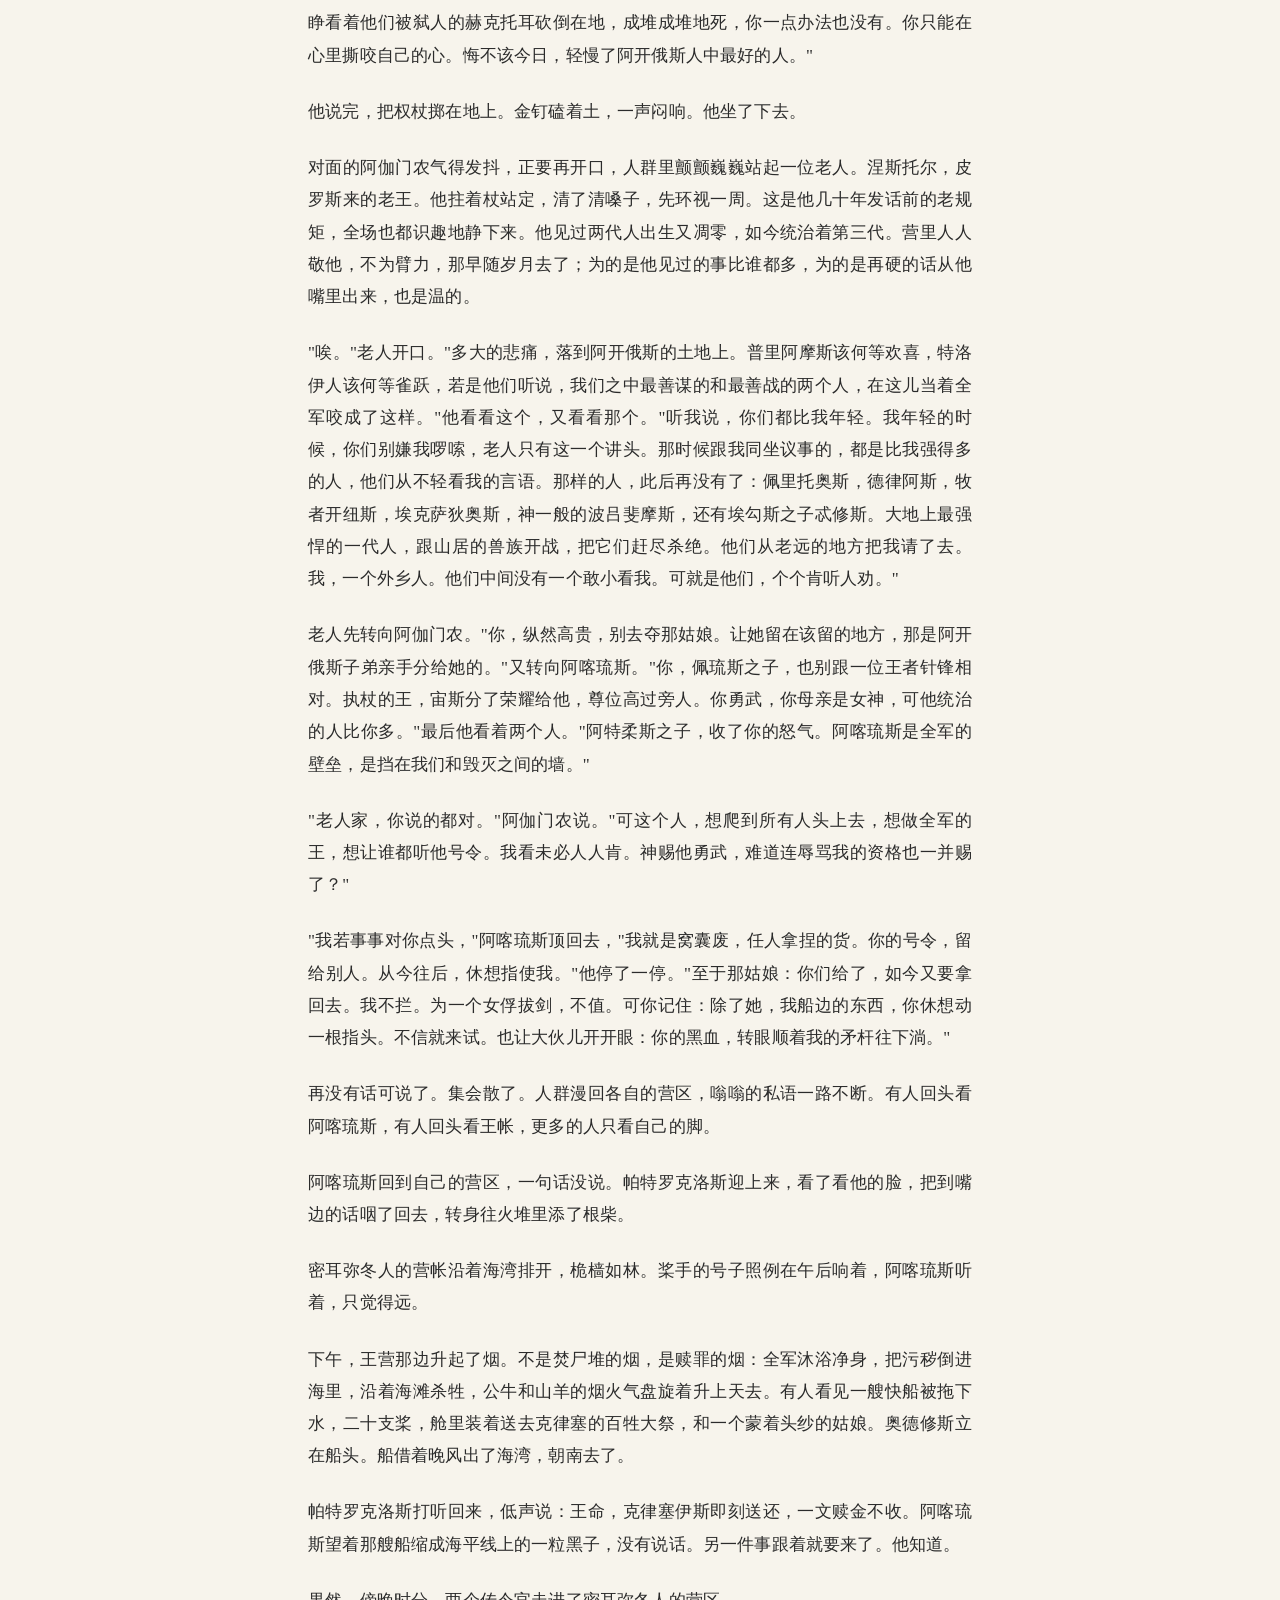
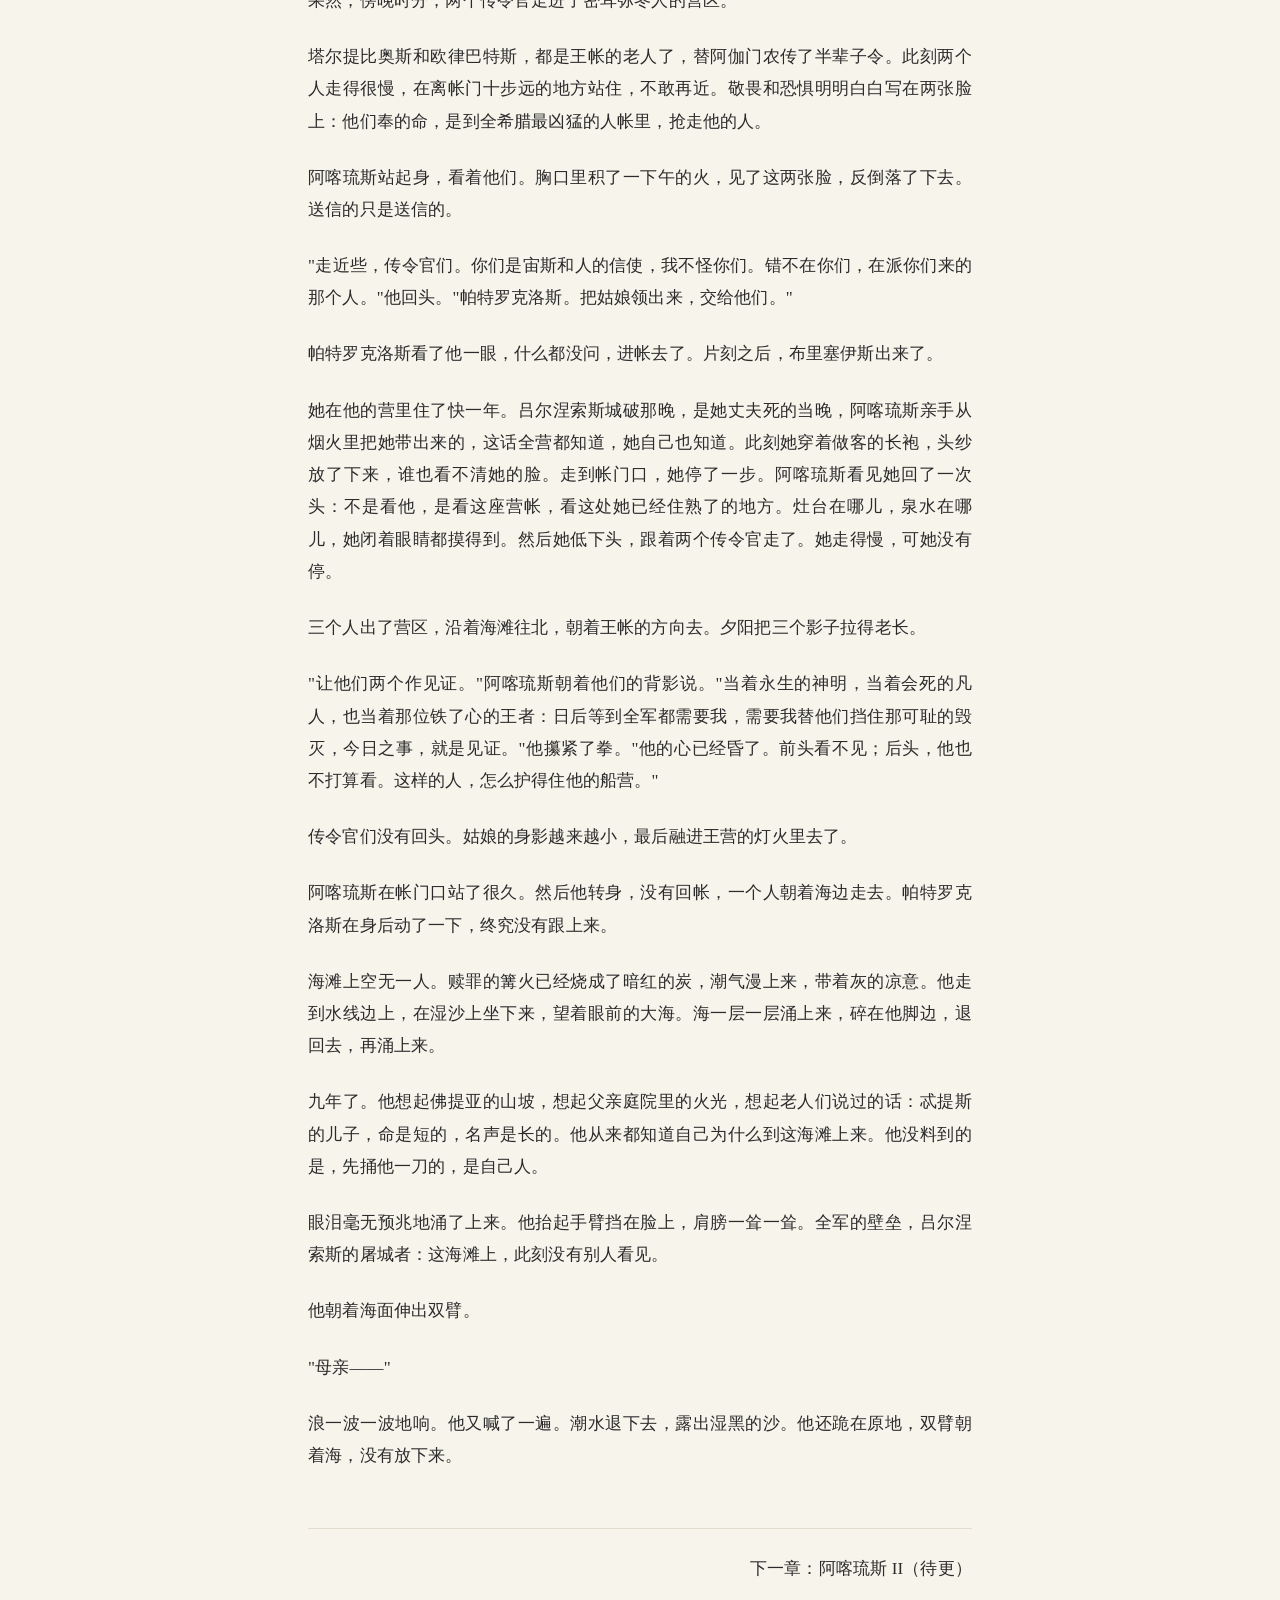
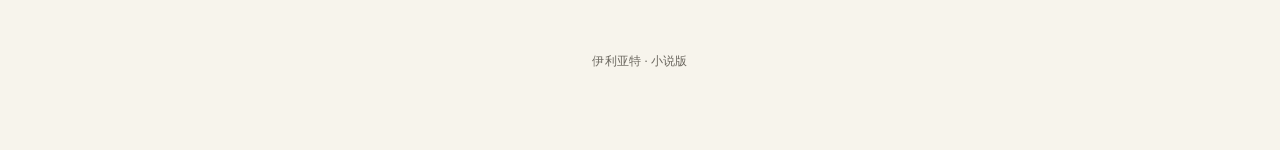
==== commit 098b06bd: "ch01 v4.3.1: restore natural deep-breath phrasing" ====
--- a/chapters/ch01.html
+++ b/chapters/ch01.html
@@ -54,7 +54,7 @@
     <p>人群里站出一个人来。卡尔卡斯，忒斯托尔之子，全军最会看鸟兆的先知，舰队当年能到伊利昂城下，靠的就是他解读的神谕。这老者瘦得像根桅杆，此刻站在几万人中间，脸比焚尸堆的灰还白。</p>
     <p>"阿喀琉斯。"先知开口，眼睛不敢往王帐那边瞟。"你要我说出射神的愤怒。行。可你得先起誓护我。"他咽了口唾沫。"我这话一出口，就得罪一个人。这营里说一不二的那个人。王爷的火发到平头百姓头上是什么下场，你清楚。他当天咽下去了，往后也会记进骨头里。你说，你护不护得住我。"</p>
     <p>"说。"阿喀琉斯提高了声音，让全场都听见。"我拿阿波罗起誓，就是你伺候的那位。只要我还有一口气，眼睛还看得见天光，这海滩上没人敢动你一根指头。一个都不敢。哪怕你点的是阿伽门农的名。"</p>
-    <p>卡尔卡斯吸了口气，吸得很慢。</p>
+    <p>卡尔卡斯深深吸了一口气。</p>
     <p>"神不怨我们短了祭。愿，也是还了的。"他把脖子梗直了些。"神怨的，是他的祭司受了辱。姑娘扣着不放，送去的赎金，他看都不看。就为这个，远射神降灾，还要接着降。除非把姑娘白白还回克律塞，一文钱不许收，再备上圆满的百牲祭，送到他庙里去。只有这样，这灾才肯消。"</p>
     <p>先知说完，退了半步，站定。海滩上静得能听见浪。</p>
     <p>阿伽门农拄着权杖站了起来。他没有立刻开口，先环视了一圈全场。前排的人都把眼睛垂了下去，没有人接他的目光。他的嗓子比平时更哑。</p>
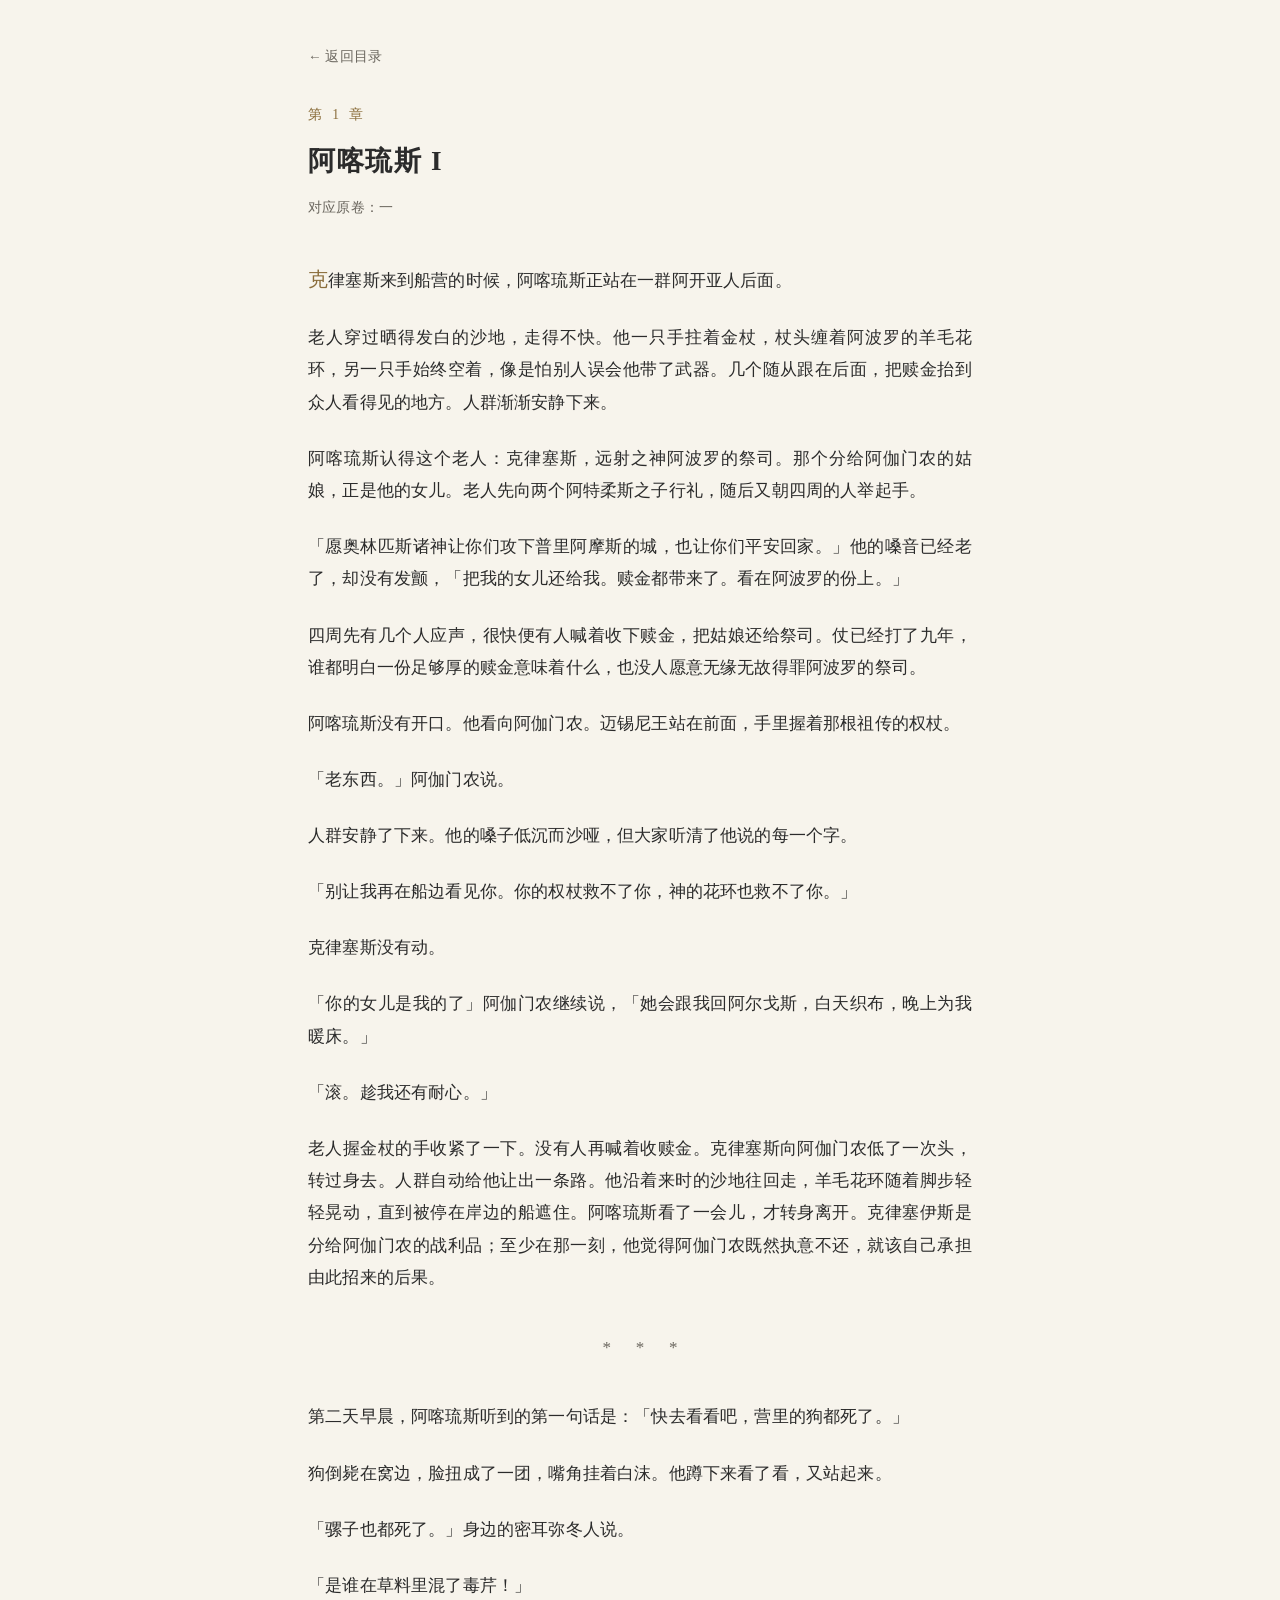
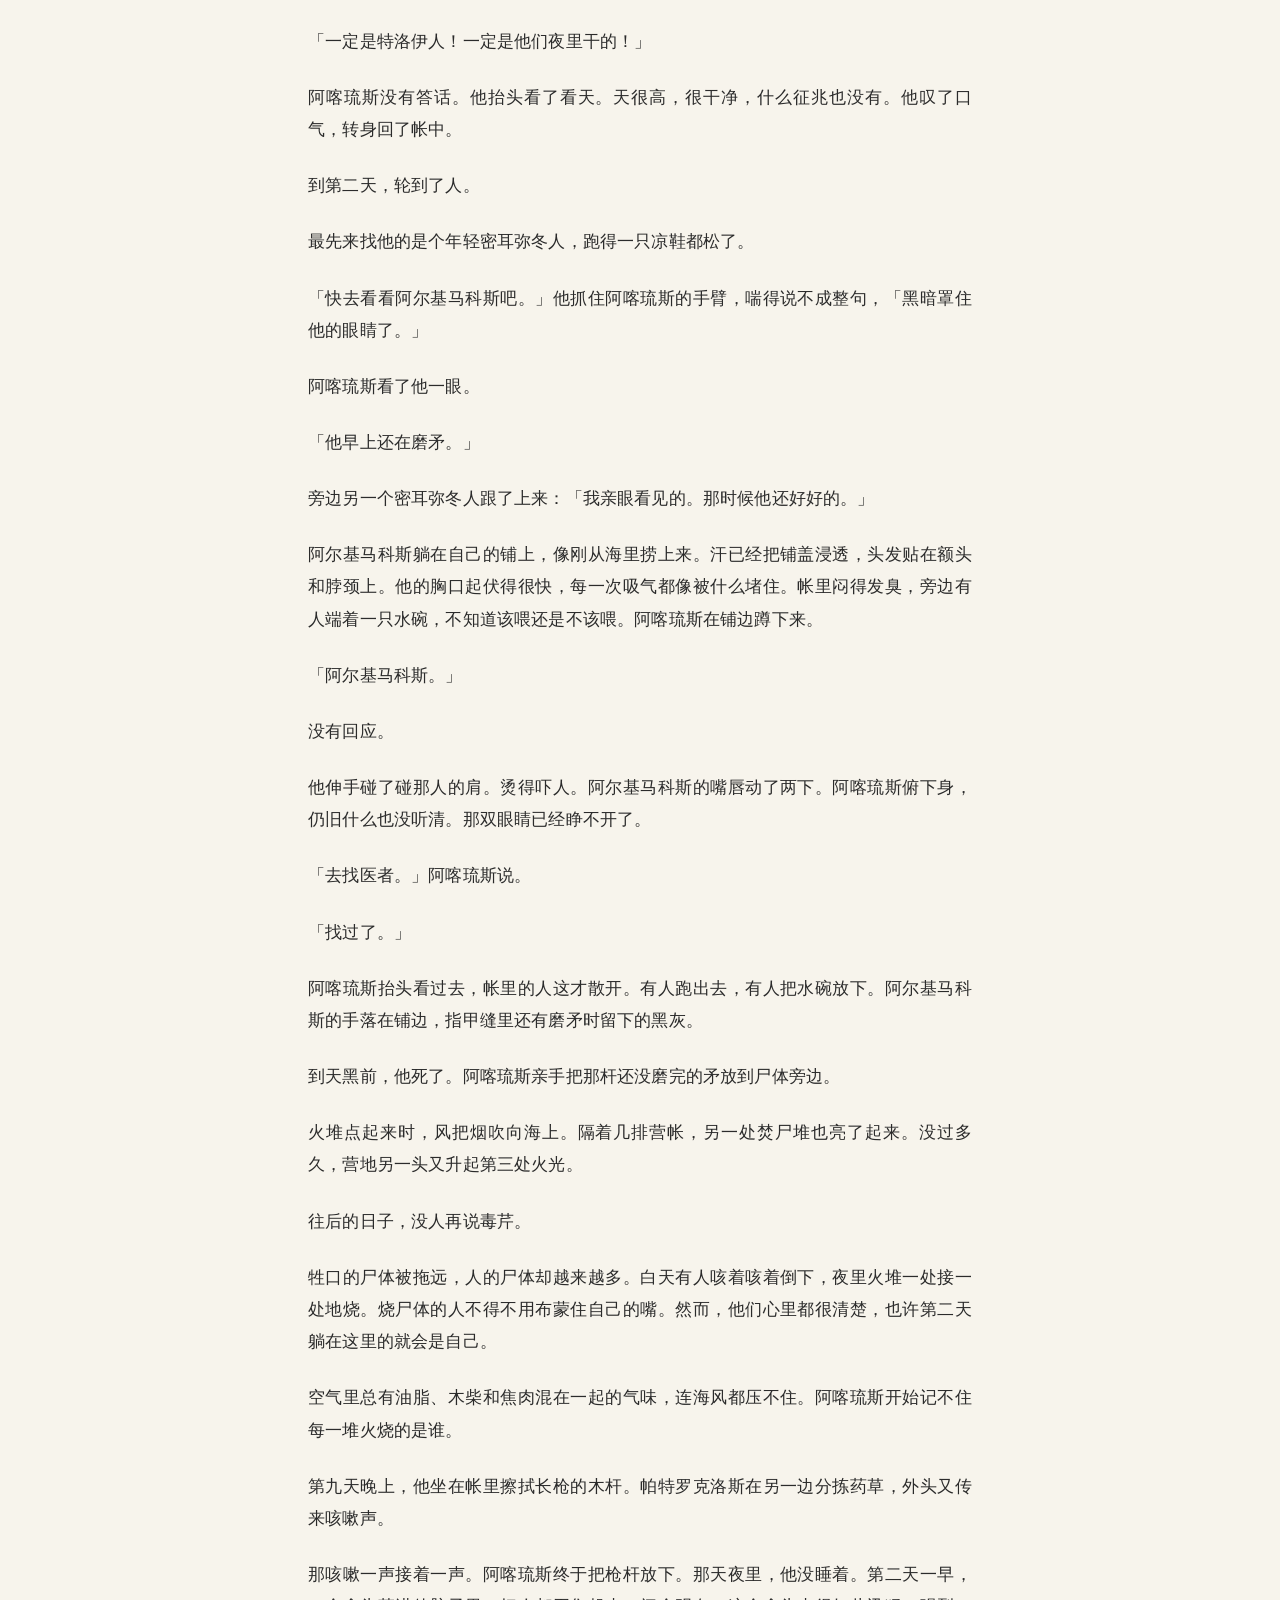
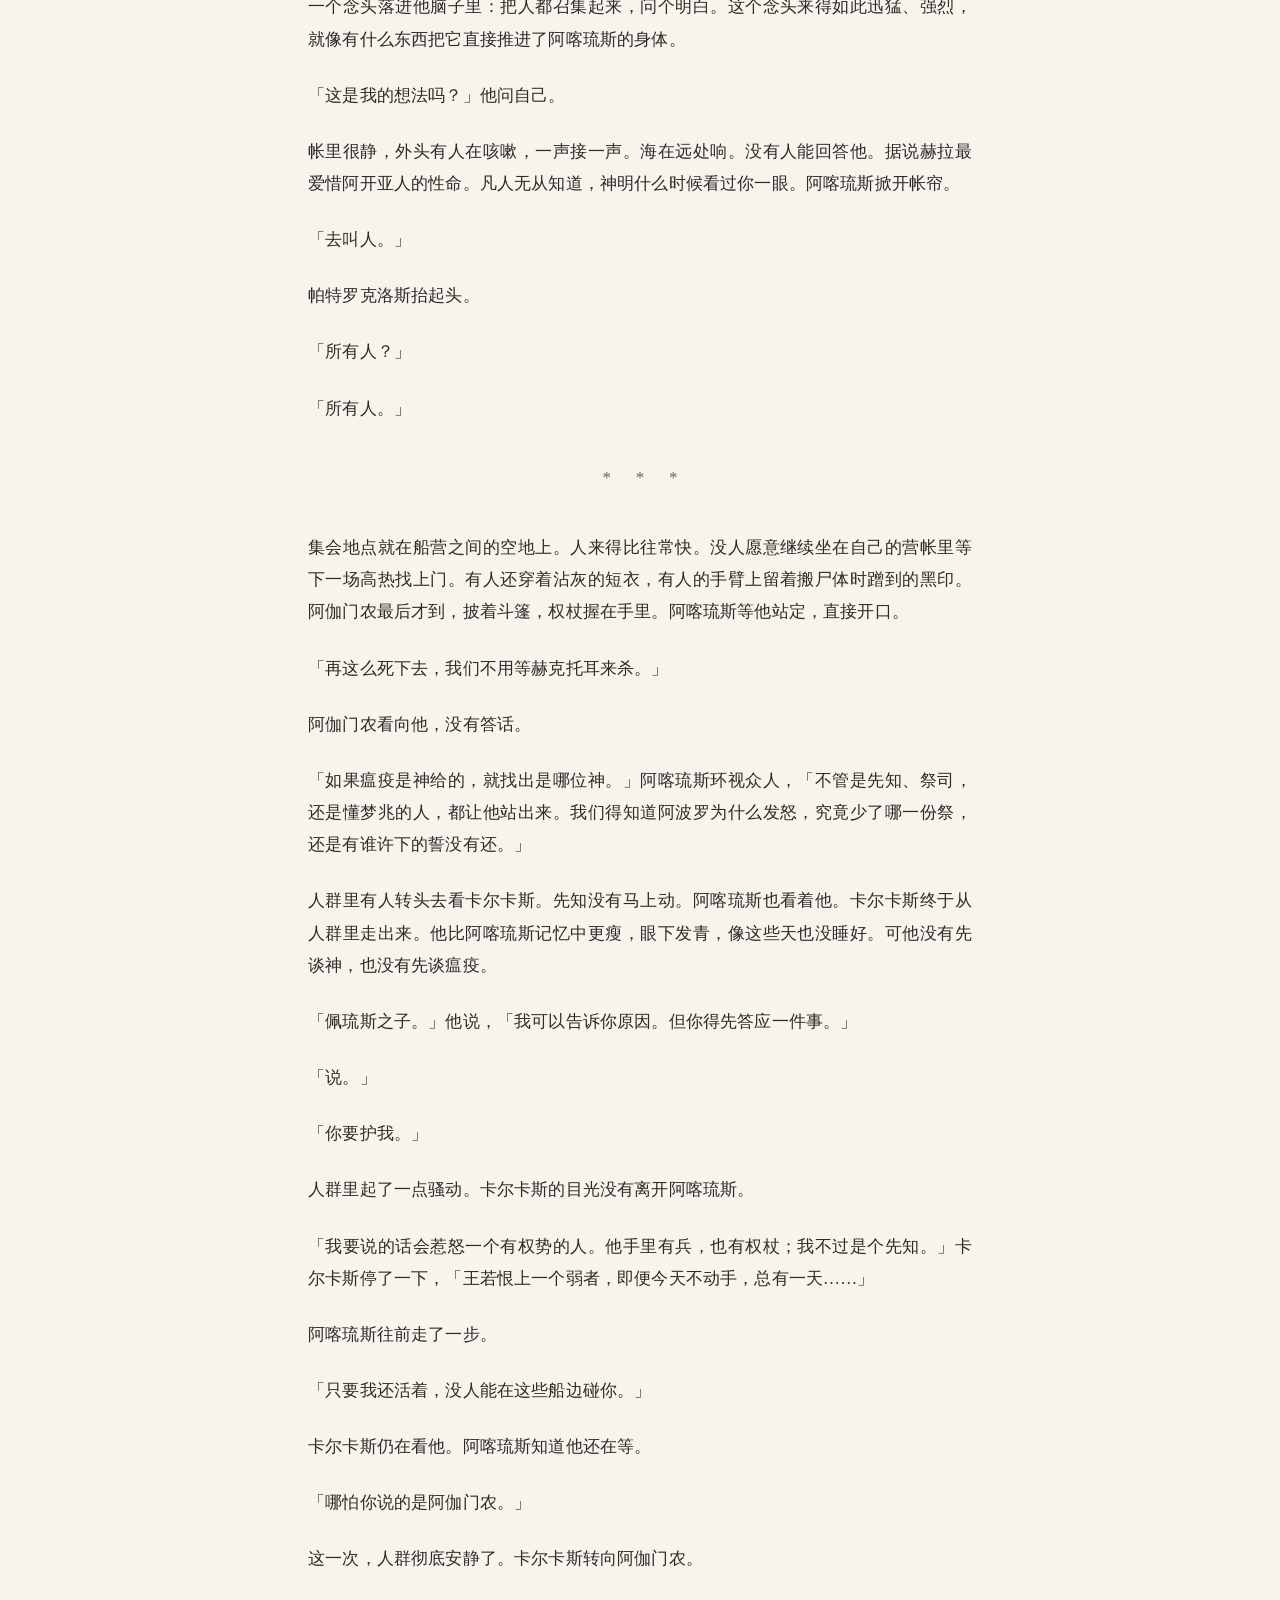
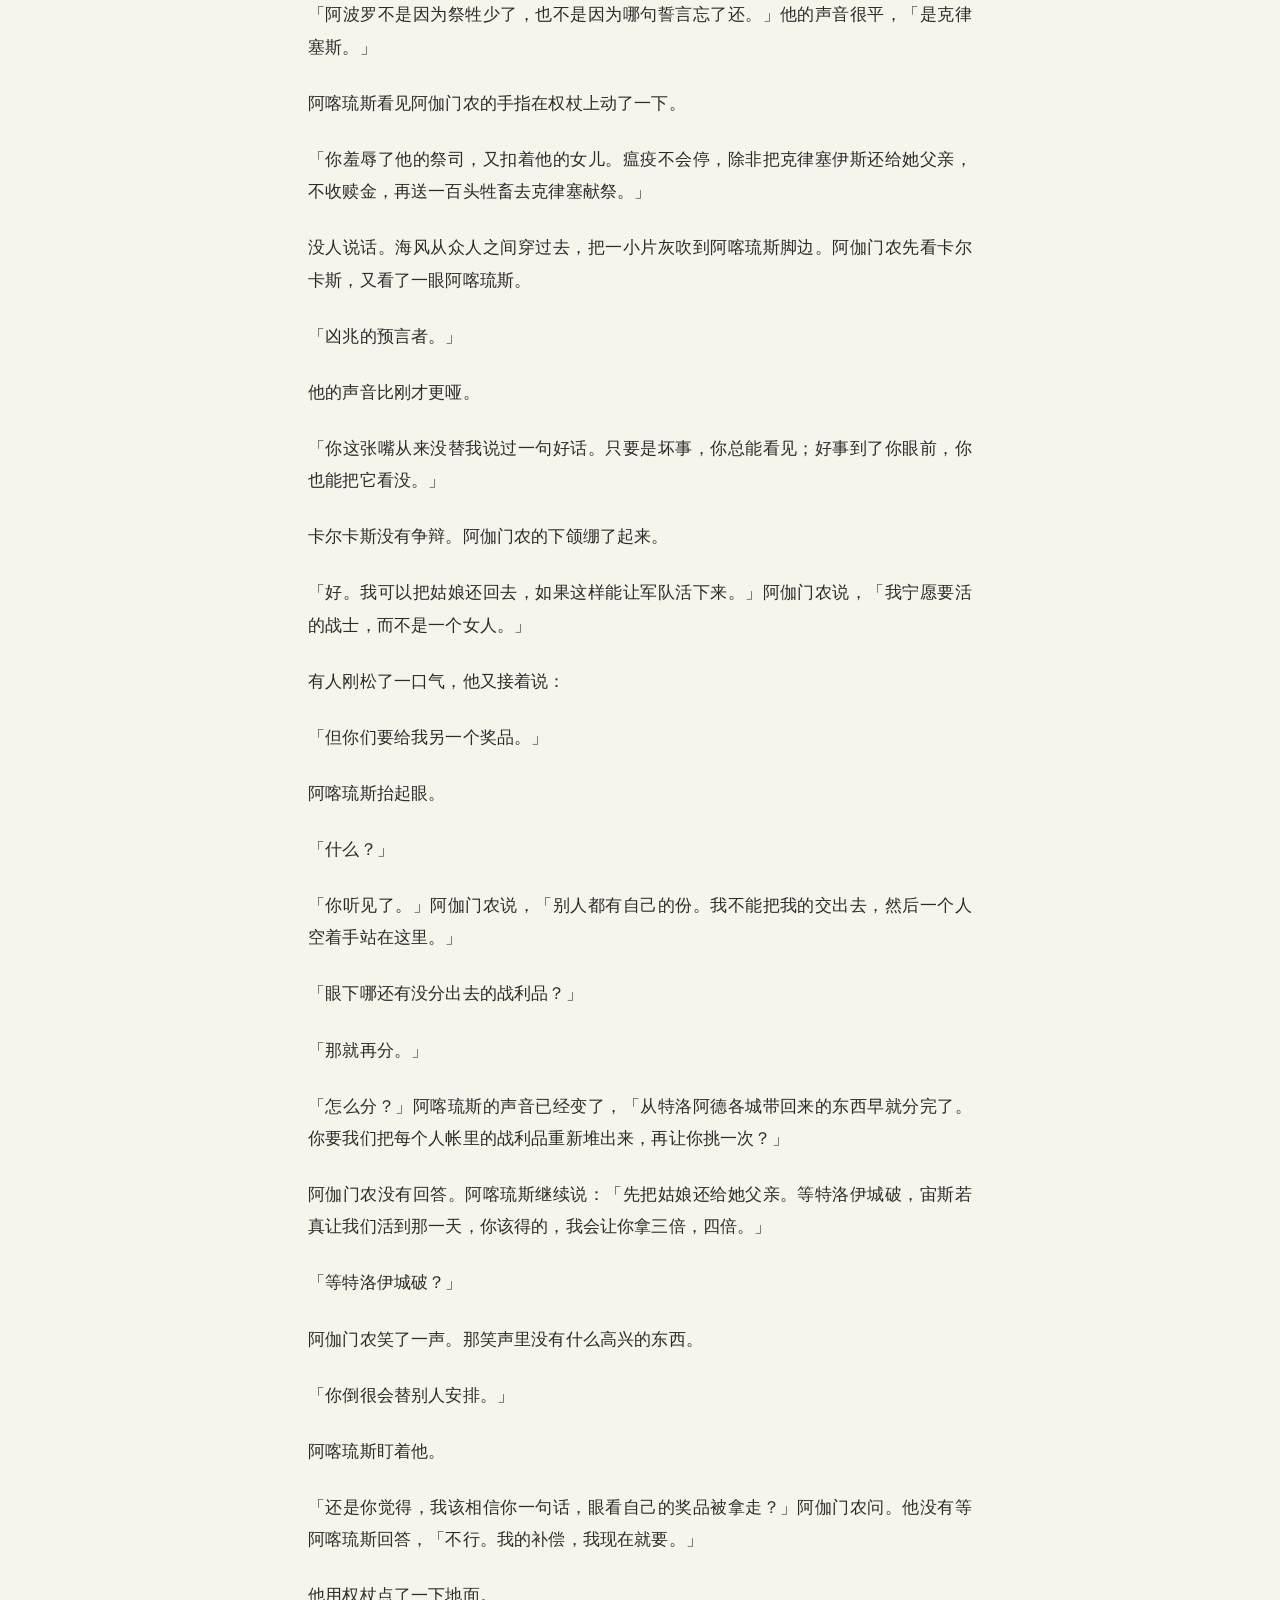
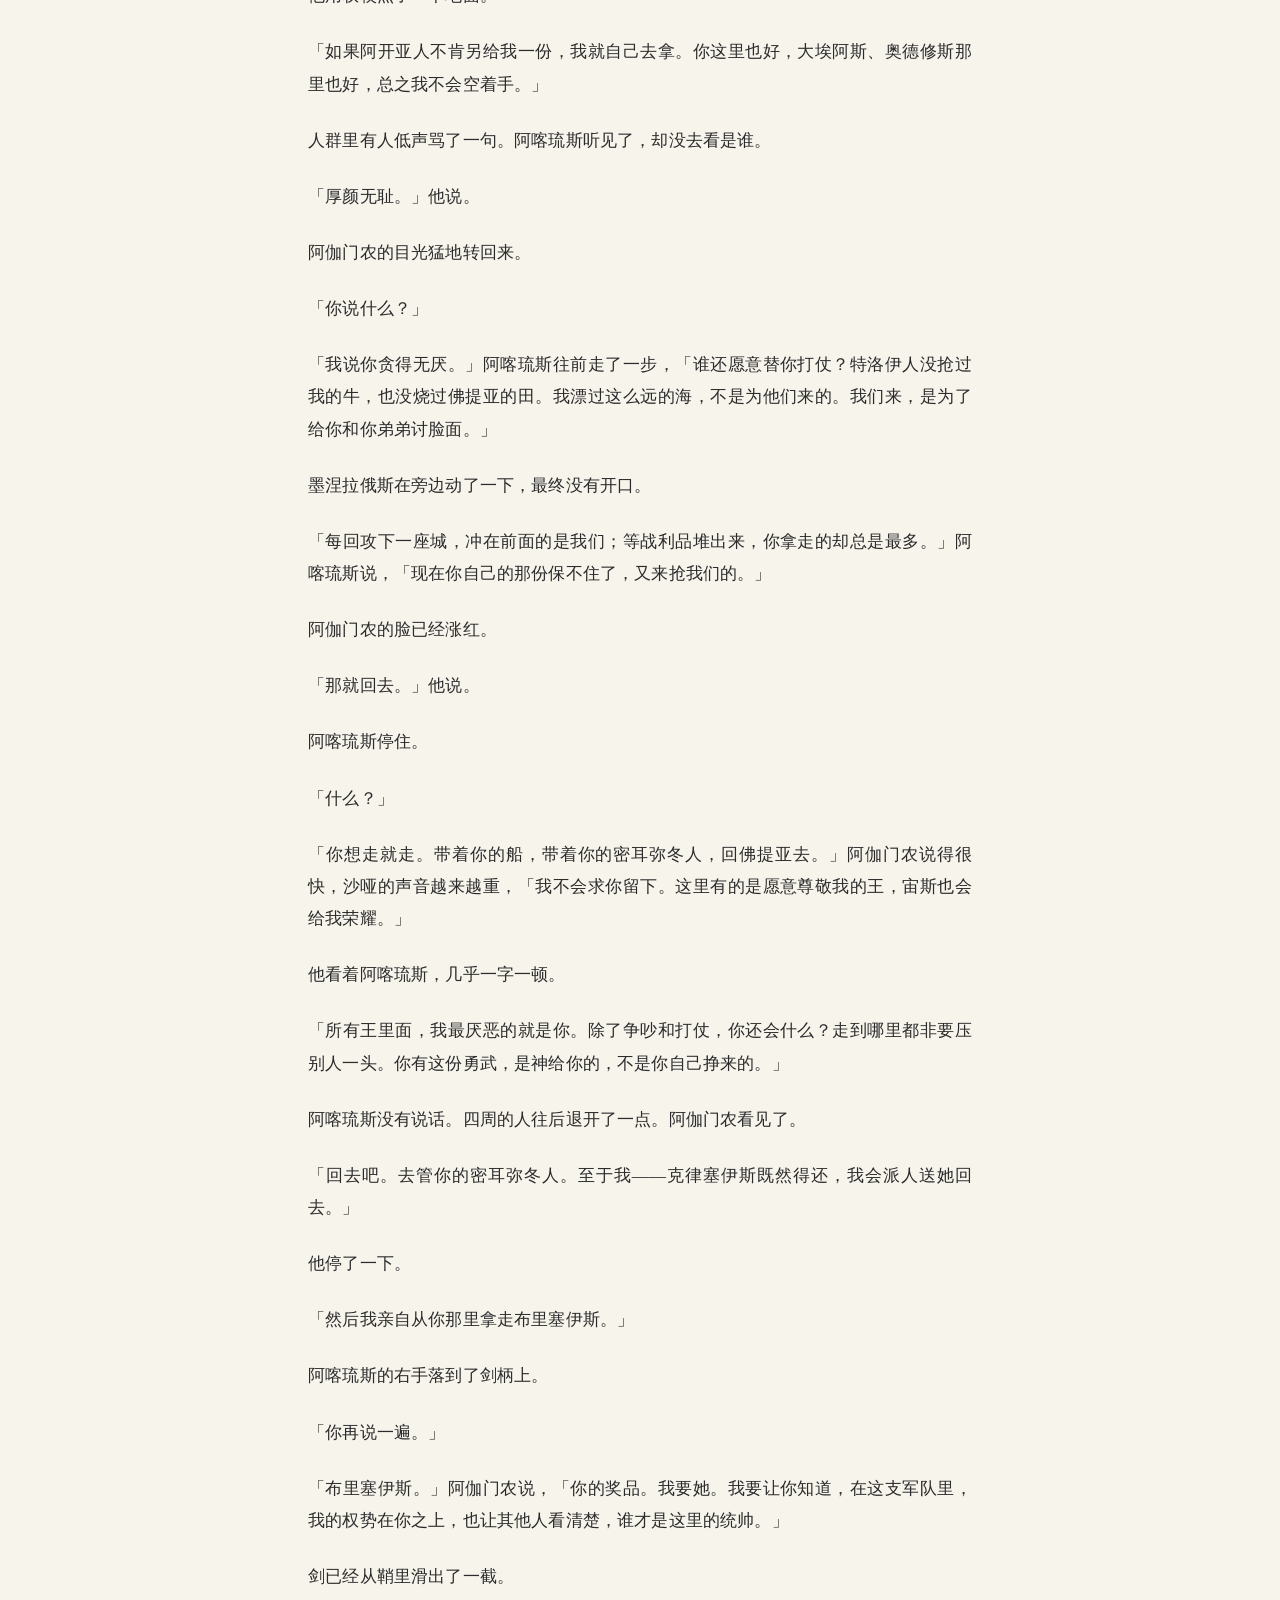
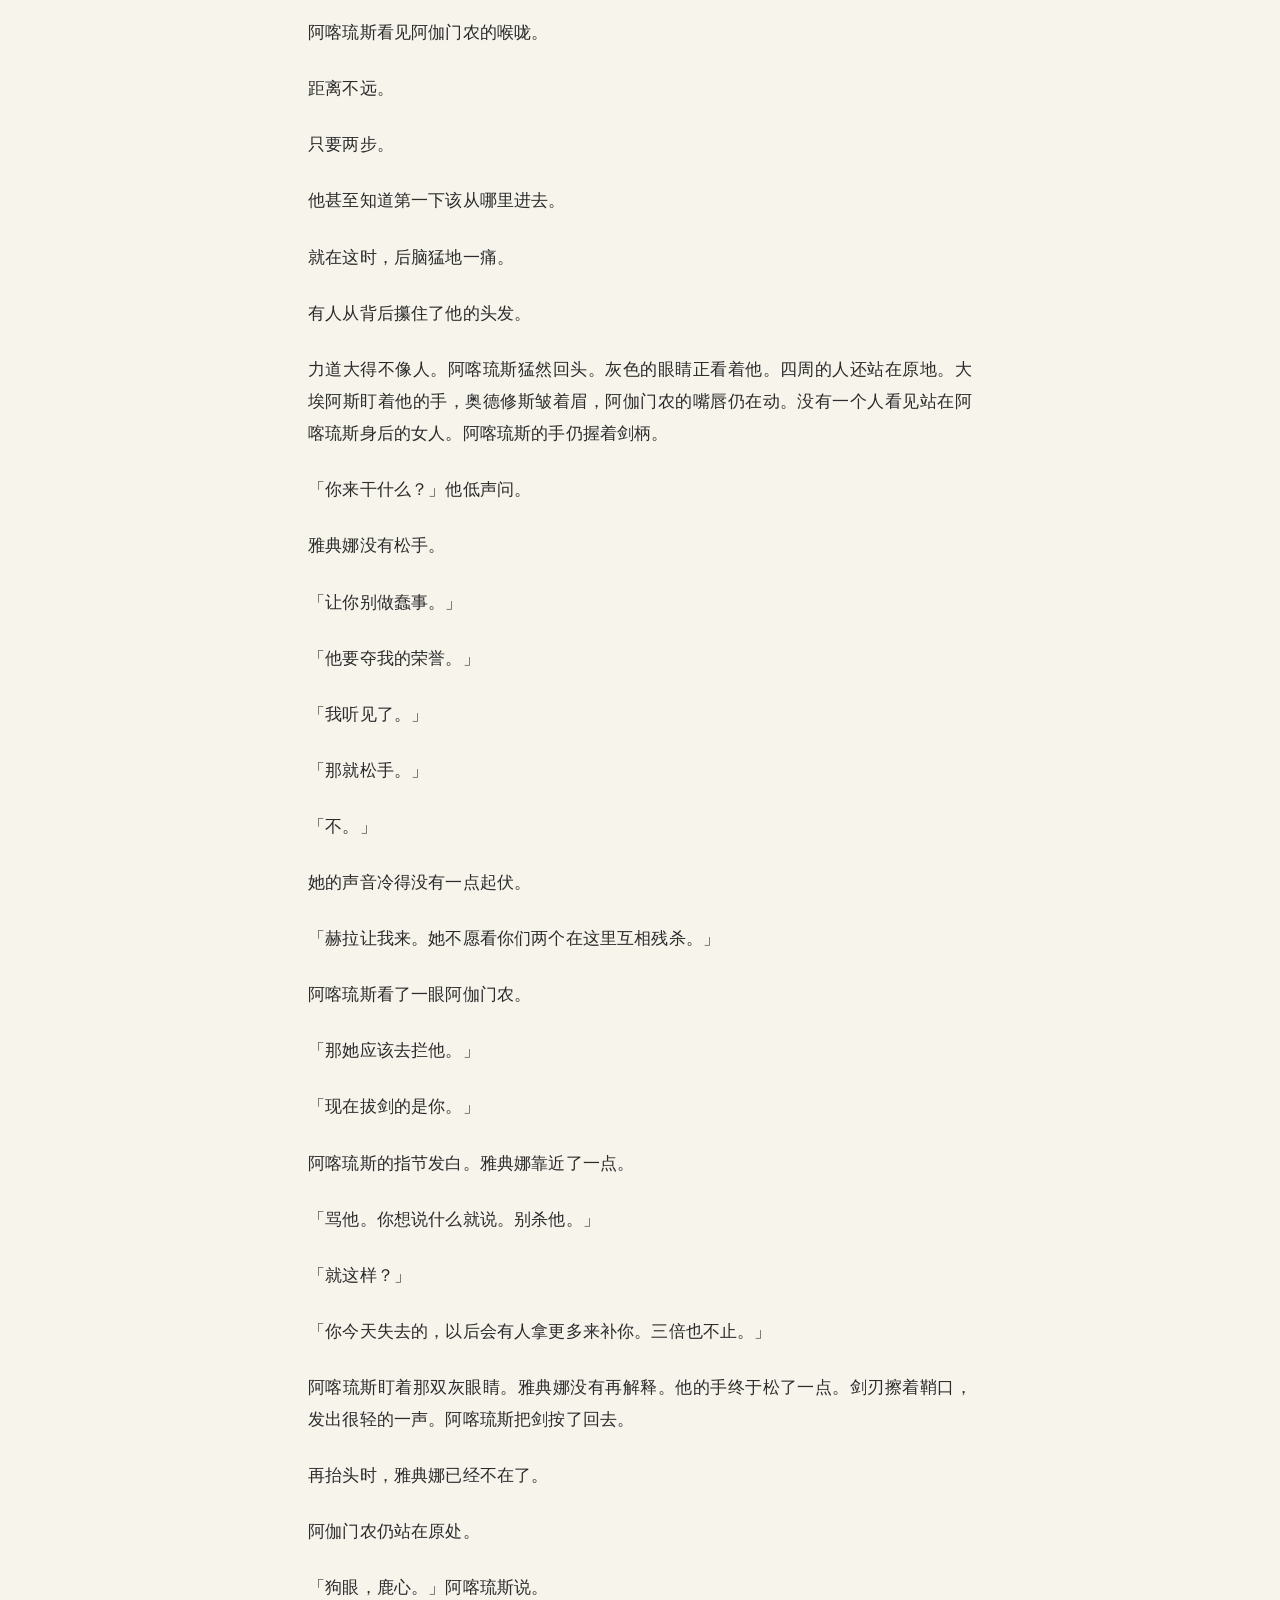
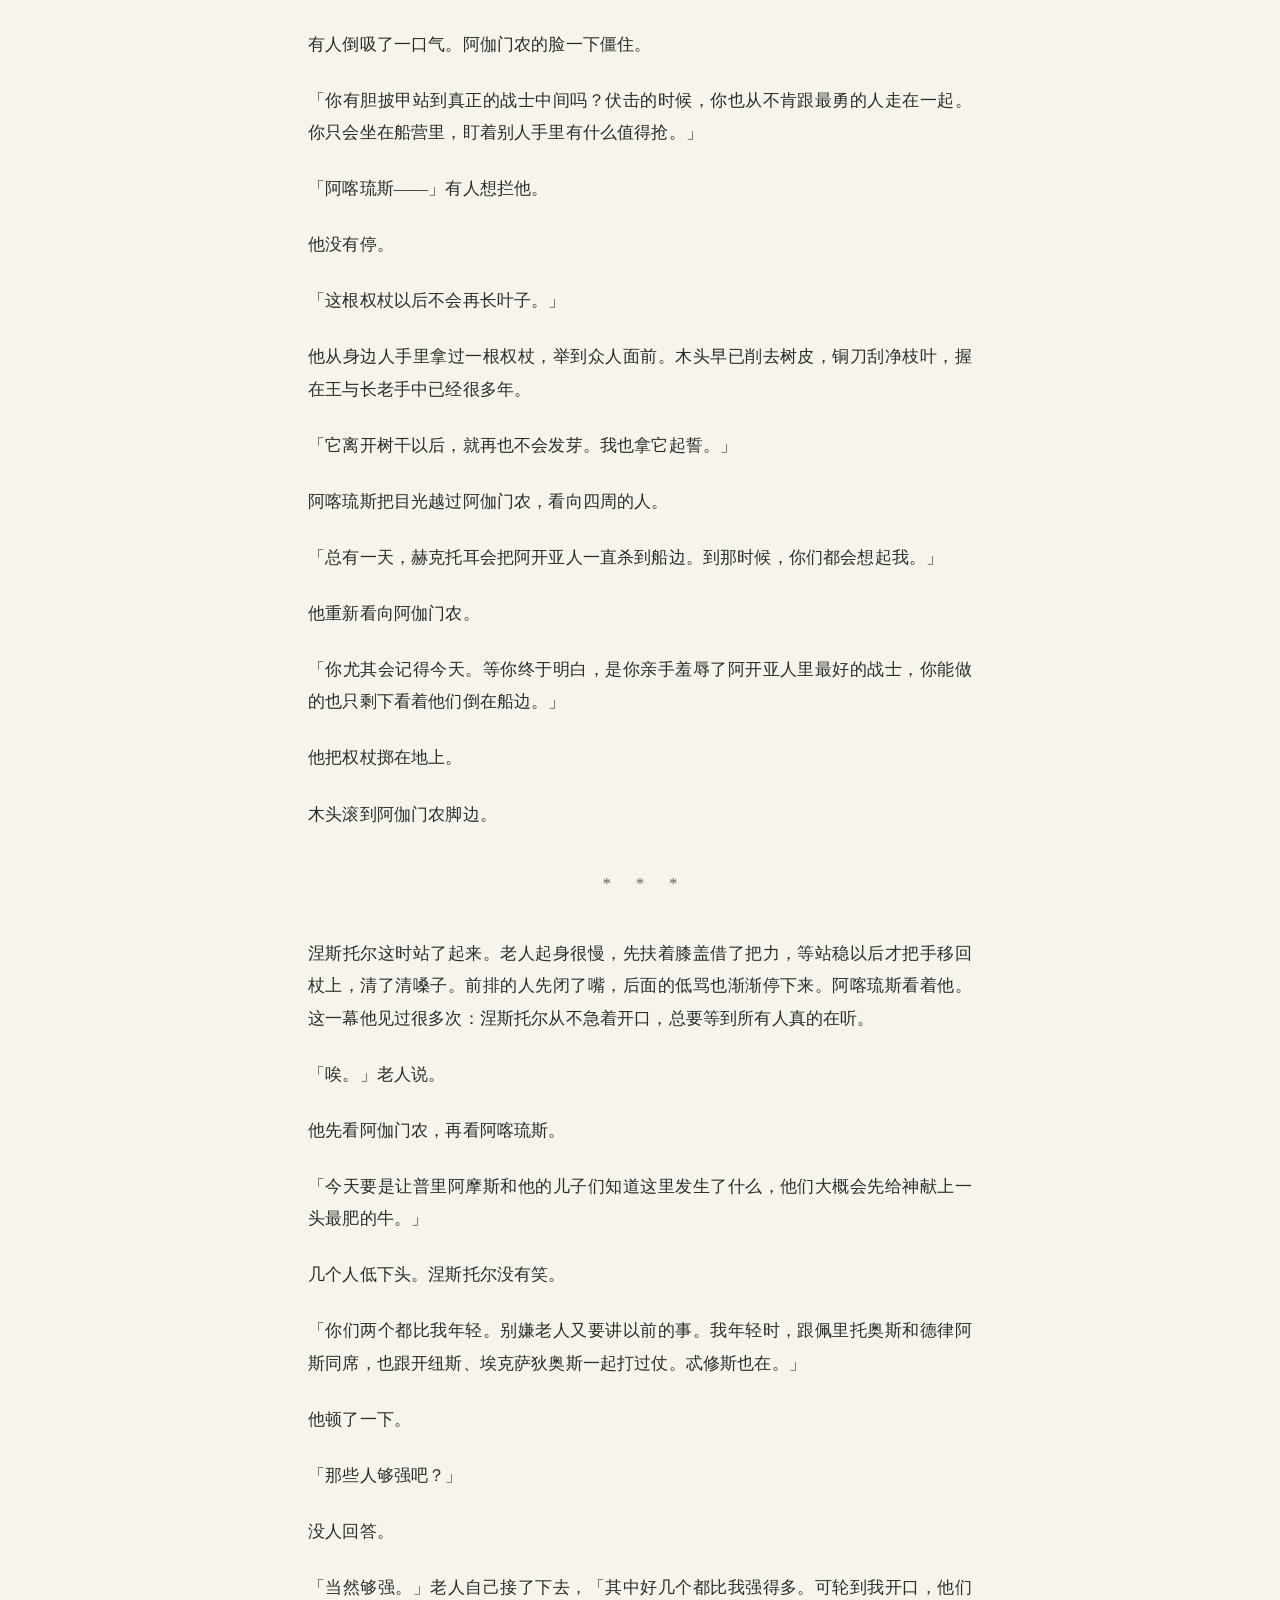
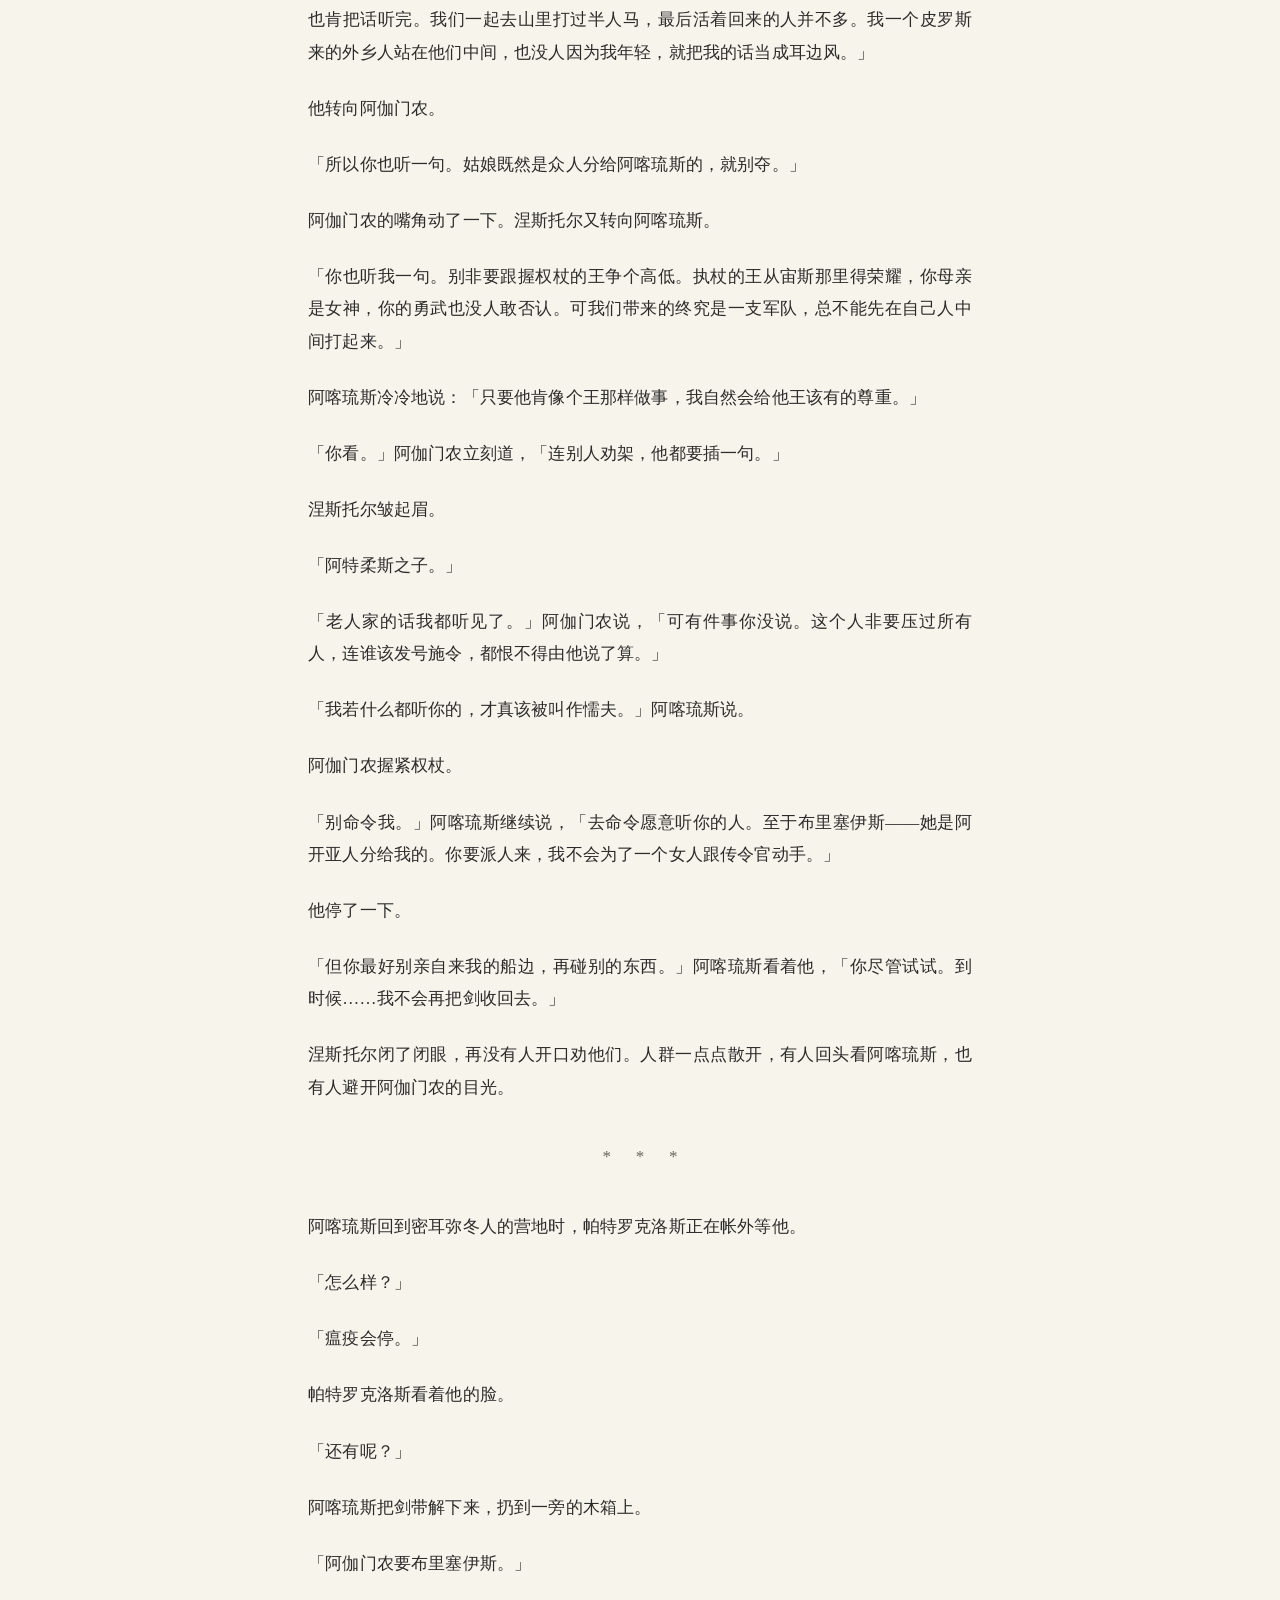
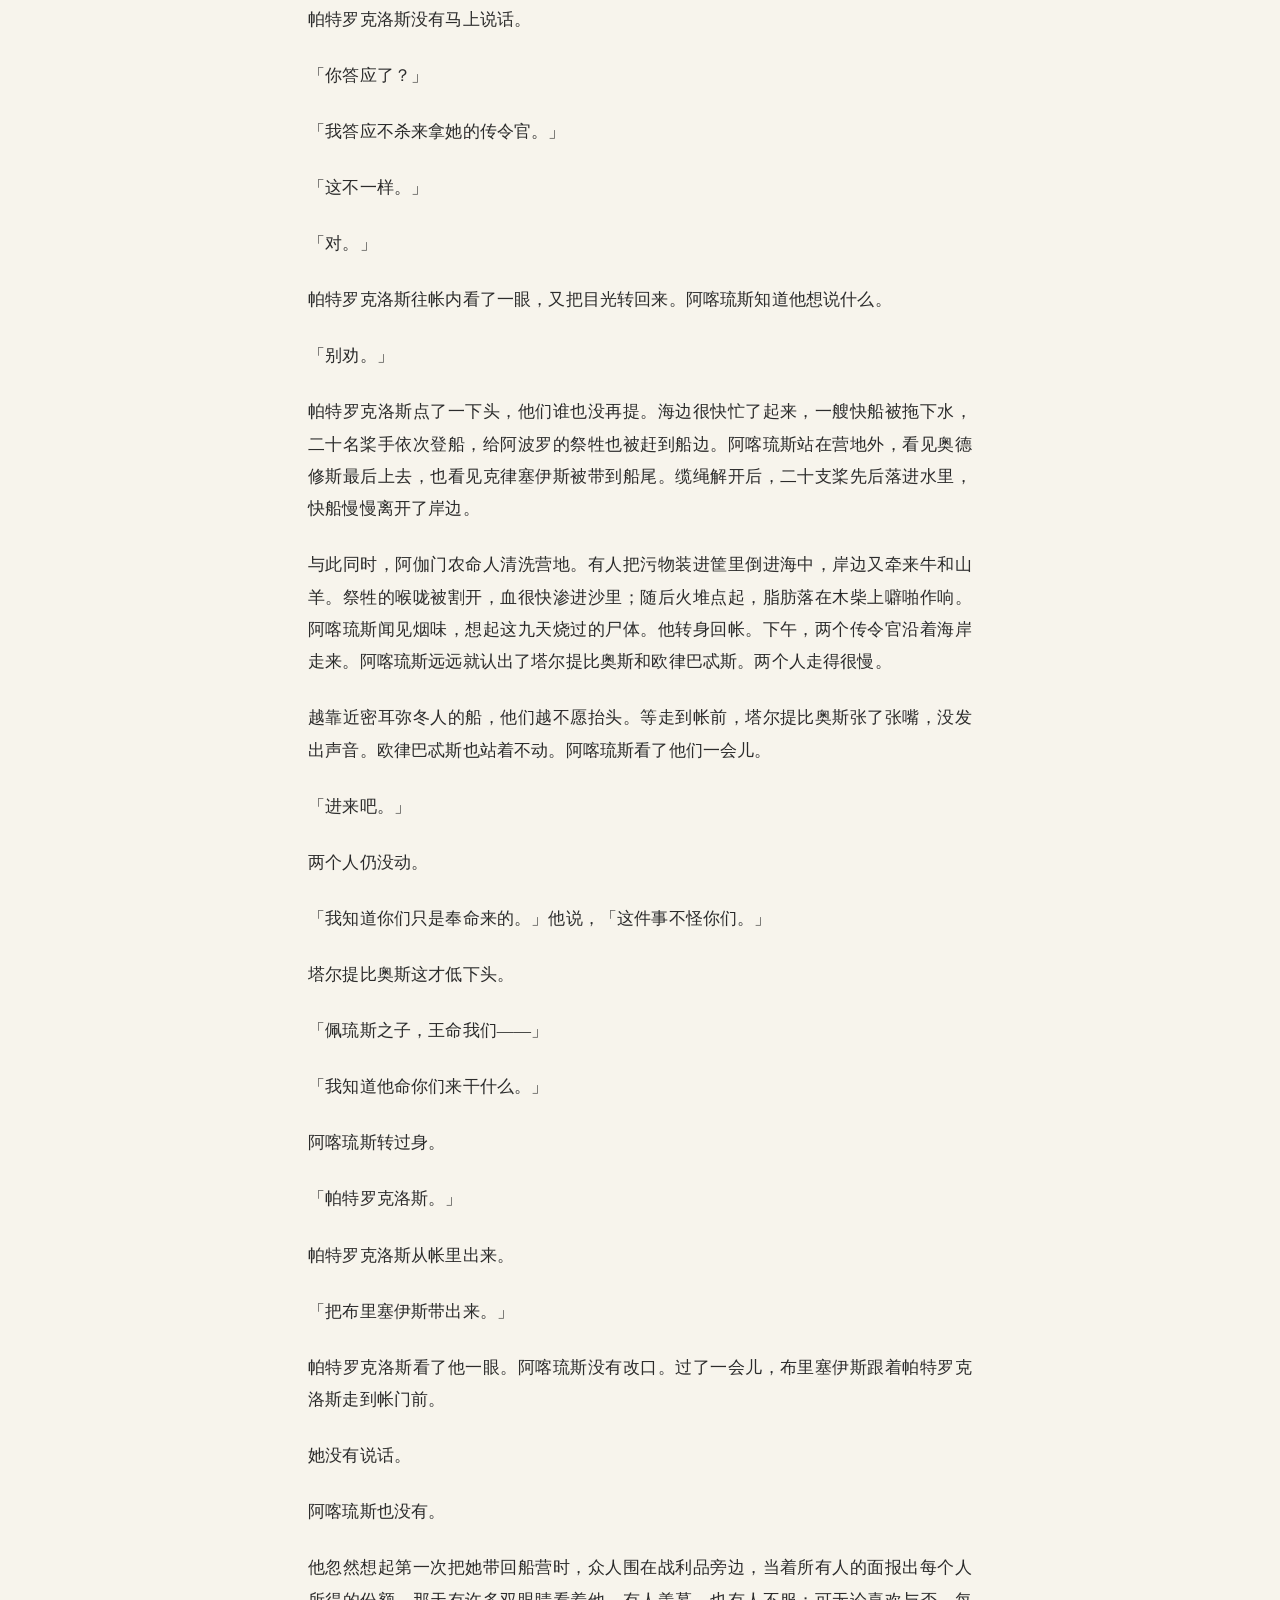
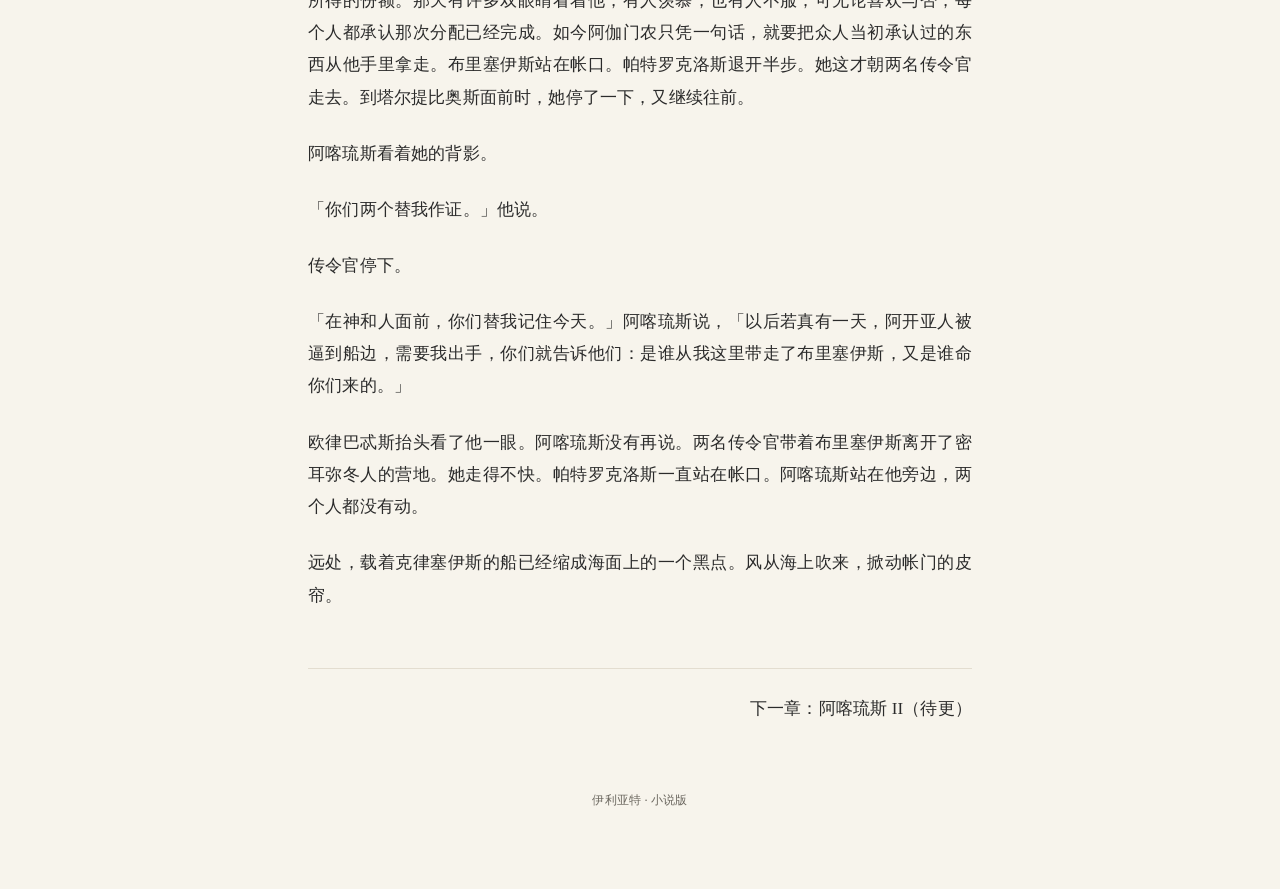
==== commit 95699075: "ch01 v3.1: 张炎手写定稿；目录更新为 34 章 v3.0 总表；构建脚本支持场景分隔符" ====
--- a/chapters/ch01.html
+++ b/chapters/ch01.html
@@ -4,7 +4,7 @@
 <meta charset="UTF-8">
 <meta name="viewport" content="width=device-width, initial-scale=1.0">
 <title>第 1 章 · 阿喀琉斯 I | 伊利亚特-小说版</title>
-<meta name="description" content="那个老祭司是在日落时分走进船营的。……">
+<meta name="description" content="克律塞斯来到船营的时候，阿喀琉斯正站在一群阿开亚人后面。……">
 <link rel="stylesheet" href="../assets/style.css">
 </head>
 <body>
@@ -18,98 +18,219 @@
   </header>
 
   <article class="chapter-body">
-    <p>那个老祭司是在日落时分走进船营的。</p>
-    <p>阿喀琉斯当时正站在自己营区的边沿，看手下的人给拖上岸的战船补缝。海风从西北来，带着焦油和湿麻绳的气味，也带着远处焚尸堆的烟。九年了，这股烟就没散过。他先听见的是人声变了，比刚才低了一寸，然后才看见那个老人：白胡子，一件在旅途上蒙了灰的长袍，手里举着一根金杖，杖上缠着羊毛扎的花环。认得那花环的人不多，他是其中一个。那是阿波罗的东西，神的东西，轻易不出庙门。</p>
-    <p>老人一路走，一路向两旁的人躬身，走到王帐前才停住。他开口的时候，声音是老人特有的那种，抖，却传得远。</p>
-    <p>他说他叫克律塞斯，是克律塞地方阿波罗庙里的祭司。城破的时候，他的女儿被掳来了这里，如今他带了赎金来赎她。赎金堆在那儿，他指了指随从肩上扛着的东西，说不计其数，任凭查验。他请阿开俄斯人成全，请他们敬畏宙斯的儿子、射神的威严。末了他说：愿神明保佑你们攻下普里阿摩斯的城，愿你们个个平安还乡，只要你们把我的孩子还给我。</p>
-    <p>人群里起了回应，起先零零星星，后来连成一片。放了姑娘吧，有人说。人家是祭司，赎金又不薄，更多的人说。阿喀琉斯没有出声。他打仗九年，破过二十三座城，知道一个祭司的女儿值多少赎金。</p>
-    <p>他看向王帐前那个最高的人。</p>
-    <p>"老东西。"全军之王的声音低沉，略带沙哑，帐前立刻安静了下来。"带着你的权杖，你的花环，滚出这里。它们在这儿保护不了你。你的女儿，将在我家里终老：在阿尔戈斯，白天织布，夜里为我暖床。"他停了一下。"趁我还有耐心。滚。"</p>
-    <p>老人没再说话。他鞠了一躬，转身走了，花环在金杖上轻轻发颤。人群让开一条路。阿喀琉斯望着那背影出了营门，沿着海滩往南去，越走越小，最后成了暮色里一粒灰白的点。走到半路，那粒点停住了。隔着半个海湾，他看见老人举起双臂，朝着海天相接的地方举着，一动不动，举了很久。</p>
-    <p>那天夜里，最先死掉的，是军营里的狗。</p>
-    <p>浸满黑暗的营帐里，阿喀琉斯猛然听见狗的哀嚎，短促，凄厉。嚎声断得干脆。然后死寂重新回到海滩上，只剩浪。</p>
-    <p>第二天早晨，他听到的第一句话是："快去看看吧，营里的狗都死了。"</p>
-    <p>阿喀琉斯走出营帐。狗倒毙在窝边，脸扭成了一团，嘴角挂着白沫。他蹲下来看了看，又站起来。</p>
-    <p>"骡子也都死了。"身边的密耳弥冬人说。</p>
-    <p>"是谁在草料里混了毒芹！"</p>
-    <p>"一定是特洛伊人！一定是他们夜里干的！"</p>
+    <p>克律塞斯来到船营的时候，阿喀琉斯正站在一群阿开亚人后面。</p>
+    <p>老人穿过晒得发白的沙地，走得不快。他一只手拄着金杖，杖头缠着阿波罗的羊毛花环，另一只手始终空着，像是怕别人误会他带了武器。几个随从跟在后面，把赎金抬到众人看得见的地方。人群渐渐安静下来。</p>
+    <p>阿喀琉斯认得这个老人：克律塞斯，远射之神阿波罗的祭司。那个分给阿伽门农的姑娘，正是他的女儿。老人先向两个阿特柔斯之子行礼，随后又朝四周的人举起手。</p>
+    <p>「愿奥林匹斯诸神让你们攻下普里阿摩斯的城，也让你们平安回家。」他的嗓音已经老了，却没有发颤，「把我的女儿还给我。赎金都带来了。看在阿波罗的份上。」</p>
+    <p>四周先有几个人应声，很快便有人喊着收下赎金，把姑娘还给祭司。仗已经打了九年，谁都明白一份足够厚的赎金意味着什么，也没人愿意无缘无故得罪阿波罗的祭司。</p>
+    <p>阿喀琉斯没有开口。他看向阿伽门农。迈锡尼王站在前面，手里握着那根祖传的权杖。</p>
+    <p>「老东西。」阿伽门农说。</p>
+    <p>人群安静了下来。他的嗓子低沉而沙哑，但大家听清了他说的每一个字。</p>
+    <p>「别让我再在船边看见你。你的权杖救不了你，神的花环也救不了你。」</p>
+    <p>克律塞斯没有动。</p>
+    <p>「你的女儿是我的了」阿伽门农继续说，「她会跟我回阿尔戈斯，白天织布，晚上为我暖床。」</p>
+    <p>「滚。趁我还有耐心。」</p>
+    <p>老人握金杖的手收紧了一下。没有人再喊着收赎金。克律塞斯向阿伽门农低了一次头，转过身去。人群自动给他让出一条路。他沿着来时的沙地往回走，羊毛花环随着脚步轻轻晃动，直到被停在岸边的船遮住。阿喀琉斯看了一会儿，才转身离开。克律塞伊斯是分给阿伽门农的战利品；至少在那一刻，他觉得阿伽门农既然执意不还，就该自己承担由此招来的后果。</p>
+    <div class="scene-break">* * *</div>
+    <p>第二天早晨，阿喀琉斯听到的第一句话是：「快去看看吧，营里的狗都死了。」</p>
+    <p>狗倒毙在窝边，脸扭成了一团，嘴角挂着白沫。他蹲下来看了看，又站起来。</p>
+    <p>「骡子也都死了。」身边的密耳弥冬人说。</p>
+    <p>「是谁在草料里混了毒芹！」</p>
+    <p>「一定是特洛伊人！一定是他们夜里干的！」</p>
     <p>阿喀琉斯没有答话。他抬头看了看天。天很高，很干净，什么征兆也没有。他叹了口气，转身回了帐中。</p>
     <p>到第二天，轮到了人。</p>
-    <p>阿喀琉斯再出营帐的时候，看见的是密耳弥冬人脸上的恐惧。</p>
-    <p>"快去看看阿尔基马科斯吧，"有人拉住他，"黑暗罩住了他的眼睛。"</p>
-    <p>"可他刚刚还在磨他的矛。"另一个声音说，"我亲眼看见的。"</p>
-    <p>阿尔基马科斯躺在自己的铺上，看起来只是虚弱，只是烫。汗出得把铺盖都浸透了，人像是刚从海里捞上来的。阿喀琉斯在他身边蹲下来。</p>
-    <p>"荣光伴随着你。"他说。</p>
-    <p>阿尔基马科斯没有回应。</p>
-    <p>"珀琉斯之子，"有人在他身后说，声音是哑的，"我们被诅咒了。放牲口的、划船的，都死了。"</p>
-    <p>七天后，已经有三个密耳弥冬战士以同样的方式走入了哈得斯，营里的下人更是所剩无几。药草熬了一锅又一锅，灌下去，人照死。烧尸的烟日夜不断，海鸥早就不在这一带盘旋了。</p>
-    <p>阿喀琉斯站在营区的高处，望着那一长串沿着海岸线烧下去的火堆，闻到风里那股甜腻的焦味，指甲掐进了掌心。</p>
-    <p>他没有亲人死在这营里。佩琉斯远在佛提亚，帕特罗克洛斯好端端地在帐里擦拭甲胄。可这营里每一个人，都是跟他渡海来的。</p>
-    <p>九年了。</p>
-    <p>那天夜里，阿喀琉斯没睡着。第二天一早，一个念头落进他脑子里：把人都召集起来，问个明白。</p>
-    <p>这个念头来得如此迅猛、强烈，就像有什么东西把它直接推进了阿喀琉斯的身体。「这是我的想法吗？」他问自己。帐里很静，外头有人在咳嗽，一声接一声，海在远处响。没有人能回答他。据说赫拉最爱惜阿开俄斯人的性命。凡人无从知道，神明什么时候看过你一眼。</p>
-    <p>阿喀琉斯派人传令：全军集会。</p>
-    <p>日头升到半空，海滩上黑压压站满了人，咳嗽声此起彼伏，人人脸上蒙着一层灰败。阿喀琉斯站在场子中央。</p>
-    <p>"阿特柔斯之子，诸位将士。照这么死下去，用不着特洛伊人动手，我们得自己划船回家。能活着回去的，算他运气好。"他环视一周。"依我说，找个人问问吧。先知也行，庙里的祭司，圆梦的，都行。梦也是宙斯送的。问一问阿波罗为什么动这么大的怒。是短了他的祭，还是有什么旧誓，许下了，没人还。说不定，他老人家闻够了牛羊的烟火气，就肯高抬贵手。"</p>
-    <p>人群里站出一个人来。卡尔卡斯，忒斯托尔之子，全军最会看鸟兆的先知，舰队当年能到伊利昂城下，靠的就是他解读的神谕。这老者瘦得像根桅杆，此刻站在几万人中间，脸比焚尸堆的灰还白。</p>
-    <p>"阿喀琉斯。"先知开口，眼睛不敢往王帐那边瞟。"你要我说出射神的愤怒。行。可你得先起誓护我。"他咽了口唾沫。"我这话一出口，就得罪一个人。这营里说一不二的那个人。王爷的火发到平头百姓头上是什么下场，你清楚。他当天咽下去了，往后也会记进骨头里。你说，你护不护得住我。"</p>
-    <p>"说。"阿喀琉斯提高了声音，让全场都听见。"我拿阿波罗起誓，就是你伺候的那位。只要我还有一口气，眼睛还看得见天光，这海滩上没人敢动你一根指头。一个都不敢。哪怕你点的是阿伽门农的名。"</p>
-    <p>卡尔卡斯深深吸了一口气。</p>
-    <p>"神不怨我们短了祭。愿，也是还了的。"他把脖子梗直了些。"神怨的，是他的祭司受了辱。姑娘扣着不放，送去的赎金，他看都不看。就为这个，远射神降灾，还要接着降。除非把姑娘白白还回克律塞，一文钱不许收，再备上圆满的百牲祭，送到他庙里去。只有这样，这灾才肯消。"</p>
-    <p>先知说完，退了半步，站定。海滩上静得能听见浪。</p>
-    <p>阿伽门农拄着权杖站了起来。他没有立刻开口，先环视了一圈全场。前排的人都把眼睛垂了下去，没有人接他的目光。他的嗓子比平时更哑。</p>
-    <p>"报丧的先知！"他说。"打我认识你那天起，你嘴里就没出过一句让我顺心的话。你就爱凶兆。好事，你没说过一件。做成过的？一件也没有。如今又是什么射神动怒，什么为了祭司。"他冷笑一声。"实话告诉你们：那姑娘，我要留在家里。我喜欢她，胜过喜欢明媒正娶的克吕泰涅斯特拉。论身段，论容貌，心思和手上的活计，她哪一样输人？"</p>
-    <p>他顿了顿。</p>
-    <p>"不过，罢了。为了这营里人不再成片成片地死，我还。我要军队活，不要它死。"他的声音陡然拔高。"可你们得立刻补我一份同样的战利品。满营的人，人人揣着自己的份额，唯独我两手空空地站着？你们把眼睛睁大。给不出，我就自己去取。取你的，"他指了指阿喀琉斯，"取埃阿斯的，或者取奥德修斯的。被我取到的那一位，什么滋味，他自己知道。"</p>
-    <p>阿喀琉斯往前走了半步，手心在冒汗。</p>
-    <p>"哦，你这张厚脸皮。"他说。"贪心裹到了骨头里，还披着王袍。我问你：就凭这个，谁还肯替你卖命？谁还肯照你的号令去劫掠，去送死？"</p>
-    <p>"你听好。我渡海到这儿来，不为我的仇。特洛伊人没动过我的牛马，佛提亚的地里，他们一株庄稼也没毁过。我们之间隔着多少重山，多少片咆哮的海。我来，是为了你，为了你这张狗脸，为了你哥哥的体面——"</p>
-    <p>"体面？"阿伽门农打断他。</p>
-    <p>"——为了从特洛伊人手里讨回你们的公道！这些你全不放在心上。你倒当着我的面说，要亲手来夺我的战利品。我为它流过血。那是阿开俄斯子弟分给我的。"</p>
-    <p>"你的战利品。"阿伽门农说。</p>
-    <p>"还有一笔账，大家都听听。每回破一座富城，分东西，你拿最大最肥的；我打得最凶最前，到手的却最少。等我拖着一身伤回船，那点东西早见了底。我受够了。我回佛提亚去。驾着弯船回家，比在这儿给你攒金子、受你的轻慢，强得多。"</p>
-    <p>阿伽门农笑了。牙齿露着，眼睛里没有。</p>
-    <p>"要走就走，我不拦你。多的是敬重我的人，宙斯与我同在。众王之中，我最厌恶的就是你，你只爱打仗，爱生事。你勇武？神赐的。回家对你的密耳弥冬人施展去。"</p>
-    <p>他往前逼了一步，声音压得更低，更哑。</p>
-    <p>"可我要让你明白一件事。神夺走我的克律塞伊斯，我就亲手拿一份抵偿。我上你的营帐，取走你的奖品，那个美颊的布里塞伊斯。到那时你就清楚了，我比你强出多少。也让旁人掂量掂量：往后谁还敢站出来，跟我平起平坐。"</p>
-    <p>阿喀琉斯忽然不出声了。</p>
-    <p>离他最近的几个队长，不约而同往后挪了半步。他的右手落在剑柄上，长剑推出鞘口半寸，雪亮的锋刃上映出他自己的脸，扭曲的，他不认得。脑子里两个声音在撕扯：拔出来，扑过去，一剑结果了这个傲慢的东西，就在这里，当着全军；另一个声音说，收住，收住，只用舌头杀人。</p>
-    <p>就在那一刻，他的头发被人从身后猛地攥住了。</p>
-    <p>那不是凡人的手。他浑身一激灵，猛地回头。身后空无一人，最近的士卒站在十步开外。可那只攥着他头发的手还在，冰冷，有力，不容违抗。他抬起头，看见了她：灰眼睛的女神，站在他与阿伽门农之间。营地里几万人，没有一个转头看她。她只为阿喀琉斯一个人现身。那双眼睛灰得发亮，他认得，和神庙里的神像一模一样。</p>
-    <p>"收剑。"女神的声音直接落进他耳朵里，短促，干脆，像一道军令。"我奉白臂的赫拉之命来。你们两个，她都疼爱。剑不许出鞘。要用舌头，尽管用。告诉他，往后会发生什么。记好了：终有一日，三倍于今日的东西会送到你手上，抵偿今日这场羞辱。信我。忍住。"</p>
-    <p>"女神，"阿喀琉斯在心里回答，嘴唇几乎没动，"再怒的人，也得听神明的话。听从神明的人，神明自会听他。"</p>
-    <p>攥着头发的手松开了。他再抬眼，场中只有风。雅典娜已经走了——如果凡人的眼睛真的看见过什么的话。他把长剑推回鞘中，铜刃入鞘，一声闷响。</p>
-    <p>怒火没有退，只是换了条路走。他盯着阿伽门农。</p>
-    <p>"你这一脸酒气的东西。狗的眼睛，鹿的心肠。让你披甲上阵，你不敢；让你带人设伏，你不敢，在你眼里，那都是死路。你的本事在自己营盘里：抢那些敢跟你顶嘴的人的战利品。你吃你的臣民，吃得脑满肠肥。"他喘了口气。"也对。你统治的都是些软骨头。要不然，阿特柔斯之子，今天就是你最后一次逞威风。"</p>
-    <p>阿喀琉斯举起手中那根嵌着金钉的权杖。</p>
-    <p>"我凭这根杖起誓。"他的声音不高，前排的人却都往前挤。"它打山里被砍下来，离了树根，那天起就已经死了。再不会抽芽，一片叶子也发不出来，铜刀削净了它的皮和枝。如今握着它的，是替宙斯执律断事的人。我拿它起誓，这誓不落空。"他说得很慢，一个字咬一个字。"终有一日，阿开俄斯人个个都会思念阿喀琉斯。个个。到那一天，你眼睁睁看着他们被弑人的赫克托耳砍倒在地，成堆成堆地死，你一点办法也没有。你只能在心里撕咬自己的心。悔不该今日，轻慢了阿开俄斯人中最好的人。"</p>
-    <p>他说完，把权杖掷在地上。金钉磕着土，一声闷响。他坐了下去。</p>
-    <p>对面的阿伽门农气得发抖，正要再开口，人群里颤颤巍巍站起一位老人。涅斯托尔，皮罗斯来的老王。他拄着杖站定，清了清嗓子，先环视一周。这是他几十年发话前的老规矩，全场也都识趣地静下来。他见过两代人出生又凋零，如今统治着第三代。营里人人敬他，不为臂力，那早随岁月去了；为的是他见过的事比谁都多，为的是再硬的话从他嘴里出来，也是温的。</p>
-    <p>"唉。"老人开口。"多大的悲痛，落到阿开俄斯的土地上。普里阿摩斯该何等欢喜，特洛伊人该何等雀跃，若是他们听说，我们之中最善谋的和最善战的两个人，在这儿当着全军咬成了这样。"他看看这个，又看看那个。"听我说，你们都比我年轻。我年轻的时候，你们别嫌我啰嗦，老人只有这一个讲头。那时候跟我同坐议事的，都是比我强得多的人，他们从不轻看我的言语。那样的人，此后再没有了：佩里托奥斯，德律阿斯，牧者开纽斯，埃克萨狄奥斯，神一般的波吕斐摩斯，还有埃勾斯之子忒修斯。大地上最强悍的一代人，跟山居的兽族开战，把它们赶尽杀绝。他们从老远的地方把我请了去。我，一个外乡人。他们中间没有一个敢小看我。可就是他们，个个肯听人劝。"</p>
-    <p>老人先转向阿伽门农。"你，纵然高贵，别去夺那姑娘。让她留在该留的地方，那是阿开俄斯子弟亲手分给她的。"又转向阿喀琉斯。"你，佩琉斯之子，也别跟一位王者针锋相对。执杖的王，宙斯分了荣耀给他，尊位高过旁人。你勇武，你母亲是女神，可他统治的人比你多。"最后他看着两个人。"阿特柔斯之子，收了你的怒气。阿喀琉斯是全军的壁垒，是挡在我们和毁灭之间的墙。"</p>
-    <p>"老人家，你说的都对。"阿伽门农说。"可这个人，想爬到所有人头上去，想做全军的王，想让谁都听他号令。我看未必人人肯。神赐他勇武，难道连辱骂我的资格也一并赐了？"</p>
-    <p>"我若事事对你点头，"阿喀琉斯顶回去，"我就是窝囊废，任人拿捏的货。你的号令，留给别人。从今往后，休想指使我。"他停了一停。"至于那姑娘：你们给了，如今又要拿回去。我不拦。为一个女俘拔剑，不值。可你记住：除了她，我船边的东西，你休想动一根指头。不信就来试。也让大伙儿开开眼：你的黑血，转眼顺着我的矛杆往下淌。"</p>
-    <p>再没有话可说了。集会散了。人群漫回各自的营区，嗡嗡的私语一路不断。有人回头看阿喀琉斯，有人回头看王帐，更多的人只看自己的脚。</p>
-    <p>阿喀琉斯回到自己的营区，一句话没说。帕特罗克洛斯迎上来，看了看他的脸，把到嘴边的话咽了回去，转身往火堆里添了根柴。</p>
-    <p>密耳弥冬人的营帐沿着海湾排开，桅樯如林。桨手的号子照例在午后响着，阿喀琉斯听着，只觉得远。</p>
-    <p>下午，王营那边升起了烟。不是焚尸堆的烟，是赎罪的烟：全军沐浴净身，把污秽倒进海里，沿着海滩杀牲，公牛和山羊的烟火气盘旋着升上天去。有人看见一艘快船被拖下水，二十支桨，舱里装着送去克律塞的百牲大祭，和一个蒙着头纱的姑娘。奥德修斯立在船头。船借着晚风出了海湾，朝南去了。</p>
-    <p>帕特罗克洛斯打听回来，低声说：王命，克律塞伊斯即刻送还，一文赎金不收。阿喀琉斯望着那艘船缩成海平线上的一粒黑子，没有说话。另一件事跟着就要来了。他知道。</p>
-    <p>果然，傍晚时分，两个传令官走进了密耳弥冬人的营区。</p>
-    <p>塔尔提比奥斯和欧律巴特斯，都是王帐的老人了，替阿伽门农传了半辈子令。此刻两个人走得很慢，在离帐门十步远的地方站住，不敢再近。敬畏和恐惧明明白白写在两张脸上：他们奉的命，是到全希腊最凶猛的人帐里，抢走他的人。</p>
-    <p>阿喀琉斯站起身，看着他们。胸口里积了一下午的火，见了这两张脸，反倒落了下去。送信的只是送信的。</p>
-    <p>"走近些，传令官们。你们是宙斯和人的信使，我不怪你们。错不在你们，在派你们来的那个人。"他回头。"帕特罗克洛斯。把姑娘领出来，交给他们。"</p>
-    <p>帕特罗克洛斯看了他一眼，什么都没问，进帐去了。片刻之后，布里塞伊斯出来了。</p>
-    <p>她在他的营里住了快一年。吕尔涅索斯城破那晚，是她丈夫死的当晚，阿喀琉斯亲手从烟火里把她带出来的，这话全营都知道，她自己也知道。此刻她穿着做客的长袍，头纱放了下来，谁也看不清她的脸。走到帐门口，她停了一步。阿喀琉斯看见她回了一次头：不是看他，是看这座营帐，看这处她已经住熟了的地方。灶台在哪儿，泉水在哪儿，她闭着眼睛都摸得到。然后她低下头，跟着两个传令官走了。她走得慢，可她没有停。</p>
-    <p>三个人出了营区，沿着海滩往北，朝着王帐的方向去。夕阳把三个影子拉得老长。</p>
-    <p>"让他们两个作见证。"阿喀琉斯朝着他们的背影说。"当着永生的神明，当着会死的凡人，也当着那位铁了心的王者：日后等到全军都需要我，需要我替他们挡住那可耻的毁灭，今日之事，就是见证。"他攥紧了拳。"他的心已经昏了。前头看不见；后头，他也不打算看。这样的人，怎么护得住他的船营。"</p>
-    <p>传令官们没有回头。姑娘的身影越来越小，最后融进王营的灯火里去了。</p>
-    <p>阿喀琉斯在帐门口站了很久。然后他转身，没有回帐，一个人朝着海边走去。帕特罗克洛斯在身后动了一下，终究没有跟上来。</p>
-    <p>海滩上空无一人。赎罪的篝火已经烧成了暗红的炭，潮气漫上来，带着灰的凉意。他走到水线边上，在湿沙上坐下来，望着眼前的大海。海一层一层涌上来，碎在他脚边，退回去，再涌上来。</p>
-    <p>九年了。他想起佛提亚的山坡，想起父亲庭院里的火光，想起老人们说过的话：忒提斯的儿子，命是短的，名声是长的。他从来都知道自己为什么到这海滩上来。他没料到的是，先捅他一刀的，是自己人。</p>
-    <p>眼泪毫无预兆地涌了上来。他抬起手臂挡在脸上，肩膀一耸一耸。全军的壁垒，吕尔涅索斯的屠城者：这海滩上，此刻没有别人看见。</p>
-    <p>他朝着海面伸出双臂。</p>
-    <p>"母亲——"</p>
-    <p>浪一波一波地响。他又喊了一遍。潮水退下去，露出湿黑的沙。他还跪在原地，双臂朝着海，没有放下来。</p>
+    <p>最先来找他的是个年轻密耳弥冬人，跑得一只凉鞋都松了。</p>
+    <p>「快去看看阿尔基马科斯吧。」他抓住阿喀琉斯的手臂，喘得说不成整句，「黑暗罩住他的眼睛了。」</p>
+    <p>阿喀琉斯看了他一眼。</p>
+    <p>「他早上还在磨矛。」</p>
+    <p>旁边另一个密耳弥冬人跟了上来：「我亲眼看见的。那时候他还好好的。」</p>
+    <p>阿尔基马科斯躺在自己的铺上，像刚从海里捞上来。汗已经把铺盖浸透，头发贴在额头和脖颈上。他的胸口起伏得很快，每一次吸气都像被什么堵住。帐里闷得发臭，旁边有人端着一只水碗，不知道该喂还是不该喂。阿喀琉斯在铺边蹲下来。</p>
+    <p>「阿尔基马科斯。」</p>
+    <p>没有回应。</p>
+    <p>他伸手碰了碰那人的肩。烫得吓人。阿尔基马科斯的嘴唇动了两下。阿喀琉斯俯下身，仍旧什么也没听清。那双眼睛已经睁不开了。</p>
+    <p>「去找医者。」阿喀琉斯说。</p>
+    <p>「找过了。」</p>
+    <p>阿喀琉斯抬头看过去，帐里的人这才散开。有人跑出去，有人把水碗放下。阿尔基马科斯的手落在铺边，指甲缝里还有磨矛时留下的黑灰。</p>
+    <p>到天黑前，他死了。阿喀琉斯亲手把那杆还没磨完的矛放到尸体旁边。</p>
+    <p>火堆点起来时，风把烟吹向海上。隔着几排营帐，另一处焚尸堆也亮了起来。没过多久，营地另一头又升起第三处火光。</p>
+    <p>往后的日子，没人再说毒芹。</p>
+    <p>牲口的尸体被拖远，人的尸体却越来越多。白天有人咳着咳着倒下，夜里火堆一处接一处地烧。烧尸体的人不得不用布蒙住自己的嘴。然而，他们心里都很清楚，也许第二天躺在这里的就会是自己。</p>
+    <p>空气里总有油脂、木柴和焦肉混在一起的气味，连海风都压不住。阿喀琉斯开始记不住每一堆火烧的是谁。</p>
+    <p>第九天晚上，他坐在帐里擦拭长枪的木杆。帕特罗克洛斯在另一边分拣药草，外头又传来咳嗽声。</p>
+    <p>那咳嗽一声接着一声。阿喀琉斯终于把枪杆放下。那天夜里，他没睡着。第二天一早，一个念头落进他脑子里：把人都召集起来，问个明白。这个念头来得如此迅猛、强烈，就像有什么东西把它直接推进了阿喀琉斯的身体。</p>
+    <p>「这是我的想法吗？」他问自己。</p>
+    <p>帐里很静，外头有人在咳嗽，一声接一声。海在远处响。没有人能回答他。据说赫拉最爱惜阿开亚人的性命。凡人无从知道，神明什么时候看过你一眼。阿喀琉斯掀开帐帘。</p>
+    <p>「去叫人。」</p>
+    <p>帕特罗克洛斯抬起头。</p>
+    <p>「所有人？」</p>
+    <p>「所有人。」</p>
+    <div class="scene-break">* * *</div>
+    <p>集会地点就在船营之间的空地上。人来得比往常快。没人愿意继续坐在自己的营帐里等下一场高热找上门。有人还穿着沾灰的短衣，有人的手臂上留着搬尸体时蹭到的黑印。阿伽门农最后才到，披着斗篷，权杖握在手里。阿喀琉斯等他站定，直接开口。</p>
+    <p>「再这么死下去，我们不用等赫克托耳来杀。」</p>
+    <p>阿伽门农看向他，没有答话。</p>
+    <p>「如果瘟疫是神给的，就找出是哪位神。」阿喀琉斯环视众人，「不管是先知、祭司，还是懂梦兆的人，都让他站出来。我们得知道阿波罗为什么发怒，究竟少了哪一份祭，还是有谁许下的誓没有还。」</p>
+    <p>人群里有人转头去看卡尔卡斯。先知没有马上动。阿喀琉斯也看着他。卡尔卡斯终于从人群里走出来。他比阿喀琉斯记忆中更瘦，眼下发青，像这些天也没睡好。可他没有先谈神，也没有先谈瘟疫。</p>
+    <p>「佩琉斯之子。」他说，「我可以告诉你原因。但你得先答应一件事。」</p>
+    <p>「说。」</p>
+    <p>「你要护我。」</p>
+    <p>人群里起了一点骚动。卡尔卡斯的目光没有离开阿喀琉斯。</p>
+    <p>「我要说的话会惹怒一个有权势的人。他手里有兵，也有权杖；我不过是个先知。」卡尔卡斯停了一下，「王若恨上一个弱者，即便今天不动手，总有一天……」</p>
+    <p>阿喀琉斯往前走了一步。</p>
+    <p>「只要我还活着，没人能在这些船边碰你。」</p>
+    <p>卡尔卡斯仍在看他。阿喀琉斯知道他还在等。</p>
+    <p>「哪怕你说的是阿伽门农。」</p>
+    <p>这一次，人群彻底安静了。卡尔卡斯转向阿伽门农。</p>
+    <p>「阿波罗不是因为祭牲少了，也不是因为哪句誓言忘了还。」他的声音很平，「是克律塞斯。」</p>
+    <p>阿喀琉斯看见阿伽门农的手指在权杖上动了一下。</p>
+    <p>「你羞辱了他的祭司，又扣着他的女儿。瘟疫不会停，除非把克律塞伊斯还给她父亲，不收赎金，再送一百头牲畜去克律塞献祭。」</p>
+    <p>没人说话。海风从众人之间穿过去，把一小片灰吹到阿喀琉斯脚边。阿伽门农先看卡尔卡斯，又看了一眼阿喀琉斯。</p>
+    <p>「凶兆的预言者。」</p>
+    <p>他的声音比刚才更哑。</p>
+    <p>「你这张嘴从来没替我说过一句好话。只要是坏事，你总能看见；好事到了你眼前，你也能把它看没。」</p>
+    <p>卡尔卡斯没有争辩。阿伽门农的下颌绷了起来。</p>
+    <p>「好。我可以把姑娘还回去，如果这样能让军队活下来。」阿伽门农说，「我宁愿要活的战士，而不是一个女人。」</p>
+    <p>有人刚松了一口气，他又接着说：</p>
+    <p>「但你们要给我另一个奖品。」</p>
+    <p>阿喀琉斯抬起眼。</p>
+    <p>「什么？」</p>
+    <p>「你听见了。」阿伽门农说，「别人都有自己的份。我不能把我的交出去，然后一个人空着手站在这里。」</p>
+    <p>「眼下哪还有没分出去的战利品？」</p>
+    <p>「那就再分。」</p>
+    <p>「怎么分？」阿喀琉斯的声音已经变了，「从特洛阿德各城带回来的东西早就分完了。你要我们把每个人帐里的战利品重新堆出来，再让你挑一次？」</p>
+    <p>阿伽门农没有回答。阿喀琉斯继续说：「先把姑娘还给她父亲。等特洛伊城破，宙斯若真让我们活到那一天，你该得的，我会让你拿三倍，四倍。」</p>
+    <p>「等特洛伊城破？」</p>
+    <p>阿伽门农笑了一声。那笑声里没有什么高兴的东西。</p>
+    <p>「你倒很会替别人安排。」</p>
+    <p>阿喀琉斯盯着他。</p>
+    <p>「还是你觉得，我该相信你一句话，眼看自己的奖品被拿走？」阿伽门农问。他没有等阿喀琉斯回答，「不行。我的补偿，我现在就要。」</p>
+    <p>他用权杖点了一下地面。</p>
+    <p>「如果阿开亚人不肯另给我一份，我就自己去拿。你这里也好，大埃阿斯、奥德修斯那里也好，总之我不会空着手。」</p>
+    <p>人群里有人低声骂了一句。阿喀琉斯听见了，却没去看是谁。</p>
+    <p>「厚颜无耻。」他说。</p>
+    <p>阿伽门农的目光猛地转回来。</p>
+    <p>「你说什么？」</p>
+    <p>「我说你贪得无厌。」阿喀琉斯往前走了一步，「谁还愿意替你打仗？特洛伊人没抢过我的牛，也没烧过佛提亚的田。我漂过这么远的海，不是为他们来的。我们来，是为了给你和你弟弟讨脸面。」</p>
+    <p>墨涅拉俄斯在旁边动了一下，最终没有开口。</p>
+    <p>「每回攻下一座城，冲在前面的是我们；等战利品堆出来，你拿走的却总是最多。」阿喀琉斯说，「现在你自己的那份保不住了，又来抢我们的。」</p>
+    <p>阿伽门农的脸已经涨红。</p>
+    <p>「那就回去。」他说。</p>
+    <p>阿喀琉斯停住。</p>
+    <p>「什么？」</p>
+    <p>「你想走就走。带着你的船，带着你的密耳弥冬人，回佛提亚去。」阿伽门农说得很快，沙哑的声音越来越重，「我不会求你留下。这里有的是愿意尊敬我的王，宙斯也会给我荣耀。」</p>
+    <p>他看着阿喀琉斯，几乎一字一顿。</p>
+    <p>「所有王里面，我最厌恶的就是你。除了争吵和打仗，你还会什么？走到哪里都非要压别人一头。你有这份勇武，是神给你的，不是你自己挣来的。」</p>
+    <p>阿喀琉斯没有说话。四周的人往后退开了一点。阿伽门农看见了。</p>
+    <p>「回去吧。去管你的密耳弥冬人。至于我——克律塞伊斯既然得还，我会派人送她回去。」</p>
+    <p>他停了一下。</p>
+    <p>「然后我亲自从你那里拿走布里塞伊斯。」</p>
+    <p>阿喀琉斯的右手落到了剑柄上。</p>
+    <p>「你再说一遍。」</p>
+    <p>「布里塞伊斯。」阿伽门农说，「你的奖品。我要她。我要让你知道，在这支军队里，我的权势在你之上，也让其他人看清楚，谁才是这里的统帅。」</p>
+    <p>剑已经从鞘里滑出了一截。</p>
+    <p>阿喀琉斯看见阿伽门农的喉咙。</p>
+    <p>距离不远。</p>
+    <p>只要两步。</p>
+    <p>他甚至知道第一下该从哪里进去。</p>
+    <p>就在这时，后脑猛地一痛。</p>
+    <p>有人从背后攥住了他的头发。</p>
+    <p>力道大得不像人。阿喀琉斯猛然回头。灰色的眼睛正看着他。四周的人还站在原地。大埃阿斯盯着他的手，奥德修斯皱着眉，阿伽门农的嘴唇仍在动。没有一个人看见站在阿喀琉斯身后的女人。阿喀琉斯的手仍握着剑柄。</p>
+    <p>「你来干什么？」他低声问。</p>
+    <p>雅典娜没有松手。</p>
+    <p>「让你别做蠢事。」</p>
+    <p>「他要夺我的荣誉。」</p>
+    <p>「我听见了。」</p>
+    <p>「那就松手。」</p>
+    <p>「不。」</p>
+    <p>她的声音冷得没有一点起伏。</p>
+    <p>「赫拉让我来。她不愿看你们两个在这里互相残杀。」</p>
+    <p>阿喀琉斯看了一眼阿伽门农。</p>
+    <p>「那她应该去拦他。」</p>
+    <p>「现在拔剑的是你。」</p>
+    <p>阿喀琉斯的指节发白。雅典娜靠近了一点。</p>
+    <p>「骂他。你想说什么就说。别杀他。」</p>
+    <p>「就这样？」</p>
+    <p>「你今天失去的，以后会有人拿更多来补你。三倍也不止。」</p>
+    <p>阿喀琉斯盯着那双灰眼睛。雅典娜没有再解释。他的手终于松了一点。剑刃擦着鞘口，发出很轻的一声。阿喀琉斯把剑按了回去。</p>
+    <p>再抬头时，雅典娜已经不在了。</p>
+    <p>阿伽门农仍站在原处。</p>
+    <p>「狗眼，鹿心。」阿喀琉斯说。</p>
+    <p>有人倒吸了一口气。阿伽门农的脸一下僵住。</p>
+    <p>「你有胆披甲站到真正的战士中间吗？伏击的时候，你也从不肯跟最勇的人走在一起。你只会坐在船营里，盯着别人手里有什么值得抢。」</p>
+    <p>「阿喀琉斯——」有人想拦他。</p>
+    <p>他没有停。</p>
+    <p>「这根权杖以后不会再长叶子。」</p>
+    <p>他从身边人手里拿过一根权杖，举到众人面前。木头早已削去树皮，铜刀刮净枝叶，握在王与长老手中已经很多年。</p>
+    <p>「它离开树干以后，就再也不会发芽。我也拿它起誓。」</p>
+    <p>阿喀琉斯把目光越过阿伽门农，看向四周的人。</p>
+    <p>「总有一天，赫克托耳会把阿开亚人一直杀到船边。到那时候，你们都会想起我。」</p>
+    <p>他重新看向阿伽门农。</p>
+    <p>「你尤其会记得今天。等你终于明白，是你亲手羞辱了阿开亚人里最好的战士，你能做的也只剩下看着他们倒在船边。」</p>
+    <p>他把权杖掷在地上。</p>
+    <p>木头滚到阿伽门农脚边。</p>
+    <div class="scene-break">* * *</div>
+    <p>涅斯托尔这时站了起来。老人起身很慢，先扶着膝盖借了把力，等站稳以后才把手移回杖上，清了清嗓子。前排的人先闭了嘴，后面的低骂也渐渐停下来。阿喀琉斯看着他。这一幕他见过很多次：涅斯托尔从不急着开口，总要等到所有人真的在听。</p>
+    <p>「唉。」老人说。</p>
+    <p>他先看阿伽门农，再看阿喀琉斯。</p>
+    <p>「今天要是让普里阿摩斯和他的儿子们知道这里发生了什么，他们大概会先给神献上一头最肥的牛。」</p>
+    <p>几个人低下头。涅斯托尔没有笑。</p>
+    <p>「你们两个都比我年轻。别嫌老人又要讲以前的事。我年轻时，跟佩里托奥斯和德律阿斯同席，也跟开纽斯、埃克萨狄奥斯一起打过仗。忒修斯也在。」</p>
+    <p>他顿了一下。</p>
+    <p>「那些人够强吧？」</p>
+    <p>没人回答。</p>
+    <p>「当然够强。」老人自己接了下去，「其中好几个都比我强得多。可轮到我开口，他们也肯把话听完。我们一起去山里打过半人马，最后活着回来的人并不多。我一个皮罗斯来的外乡人站在他们中间，也没人因为我年轻，就把我的话当成耳边风。」</p>
+    <p>他转向阿伽门农。</p>
+    <p>「所以你也听一句。姑娘既然是众人分给阿喀琉斯的，就别夺。」</p>
+    <p>阿伽门农的嘴角动了一下。涅斯托尔又转向阿喀琉斯。</p>
+    <p>「你也听我一句。别非要跟握权杖的王争个高低。执杖的王从宙斯那里得荣耀，你母亲是女神，你的勇武也没人敢否认。可我们带来的终究是一支军队，总不能先在自己人中间打起来。」</p>
+    <p>阿喀琉斯冷冷地说：「只要他肯像个王那样做事，我自然会给他王该有的尊重。」</p>
+    <p>「你看。」阿伽门农立刻道，「连别人劝架，他都要插一句。」</p>
+    <p>涅斯托尔皱起眉。</p>
+    <p>「阿特柔斯之子。」</p>
+    <p>「老人家的话我都听见了。」阿伽门农说，「可有件事你没说。这个人非要压过所有人，连谁该发号施令，都恨不得由他说了算。」</p>
+    <p>「我若什么都听你的，才真该被叫作懦夫。」阿喀琉斯说。</p>
+    <p>阿伽门农握紧权杖。</p>
+    <p>「别命令我。」阿喀琉斯继续说，「去命令愿意听你的人。至于布里塞伊斯——她是阿开亚人分给我的。你要派人来，我不会为了一个女人跟传令官动手。」</p>
+    <p>他停了一下。</p>
+    <p>「但你最好别亲自来我的船边，再碰别的东西。」阿喀琉斯看着他，「你尽管试试。到时候……我不会再把剑收回去。」</p>
+    <p>涅斯托尔闭了闭眼，再没有人开口劝他们。人群一点点散开，有人回头看阿喀琉斯，也有人避开阿伽门农的目光。</p>
+    <div class="scene-break">* * *</div>
+    <p>阿喀琉斯回到密耳弥冬人的营地时，帕特罗克洛斯正在帐外等他。</p>
+    <p>「怎么样？」</p>
+    <p>「瘟疫会停。」</p>
+    <p>帕特罗克洛斯看着他的脸。</p>
+    <p>「还有呢？」</p>
+    <p>阿喀琉斯把剑带解下来，扔到一旁的木箱上。</p>
+    <p>「阿伽门农要布里塞伊斯。」</p>
+    <p>帕特罗克洛斯没有马上说话。</p>
+    <p>「你答应了？」</p>
+    <p>「我答应不杀来拿她的传令官。」</p>
+    <p>「这不一样。」</p>
+    <p>「对。」</p>
+    <p>帕特罗克洛斯往帐内看了一眼，又把目光转回来。阿喀琉斯知道他想说什么。</p>
+    <p>「别劝。」</p>
+    <p>帕特罗克洛斯点了一下头，他们谁也没再提。海边很快忙了起来，一艘快船被拖下水，二十名桨手依次登船，给阿波罗的祭牲也被赶到船边。阿喀琉斯站在营地外，看见奥德修斯最后上去，也看见克律塞伊斯被带到船尾。缆绳解开后，二十支桨先后落进水里，快船慢慢离开了岸边。</p>
+    <p>与此同时，阿伽门农命人清洗营地。有人把污物装进筐里倒进海中，岸边又牵来牛和山羊。祭牲的喉咙被割开，血很快渗进沙里；随后火堆点起，脂肪落在木柴上噼啪作响。阿喀琉斯闻见烟味，想起这九天烧过的尸体。他转身回帐。下午，两个传令官沿着海岸走来。阿喀琉斯远远就认出了塔尔提比奥斯和欧律巴忒斯。两个人走得很慢。</p>
+    <p>越靠近密耳弥冬人的船，他们越不愿抬头。等走到帐前，塔尔提比奥斯张了张嘴，没发出声音。欧律巴忒斯也站着不动。阿喀琉斯看了他们一会儿。</p>
+    <p>「进来吧。」</p>
+    <p>两个人仍没动。</p>
+    <p>「我知道你们只是奉命来的。」他说，「这件事不怪你们。」</p>
+    <p>塔尔提比奥斯这才低下头。</p>
+    <p>「佩琉斯之子，王命我们——」</p>
+    <p>「我知道他命你们来干什么。」</p>
+    <p>阿喀琉斯转过身。</p>
+    <p>「帕特罗克洛斯。」</p>
+    <p>帕特罗克洛斯从帐里出来。</p>
+    <p>「把布里塞伊斯带出来。」</p>
+    <p>帕特罗克洛斯看了他一眼。阿喀琉斯没有改口。过了一会儿，布里塞伊斯跟着帕特罗克洛斯走到帐门前。</p>
+    <p>她没有说话。</p>
+    <p>阿喀琉斯也没有。</p>
+    <p>他忽然想起第一次把她带回船营时，众人围在战利品旁边，当着所有人的面报出每个人所得的份额。那天有许多双眼睛看着他，有人羡慕，也有人不服；可无论喜欢与否，每个人都承认那次分配已经完成。如今阿伽门农只凭一句话，就要把众人当初承认过的东西从他手里拿走。布里塞伊斯站在帐口。帕特罗克洛斯退开半步。她这才朝两名传令官走去。到塔尔提比奥斯面前时，她停了一下，又继续往前。</p>
+    <p>阿喀琉斯看着她的背影。</p>
+    <p>「你们两个替我作证。」他说。</p>
+    <p>传令官停下。</p>
+    <p>「在神和人面前，你们替我记住今天。」阿喀琉斯说，「以后若真有一天，阿开亚人被逼到船边，需要我出手，你们就告诉他们：是谁从我这里带走了布里塞伊斯，又是谁命你们来的。」</p>
+    <p>欧律巴忒斯抬头看了他一眼。阿喀琉斯没有再说。两名传令官带着布里塞伊斯离开了密耳弥冬人的营地。她走得不快。帕特罗克洛斯一直站在帐口。阿喀琉斯站在他旁边，两个人都没有动。</p>
+    <p>远处，载着克律塞伊斯的船已经缩成海面上的一个黑点。风从海上吹来，掀动帐门的皮帘。</p>
   </article>
 
   <nav class="chapter-nav">
--- a/assets/style.css
+++ b/assets/style.css
@@ -170,6 +170,15 @@
   color: var(--accent);
 }
 
+.scene-break {
+  margin: 2.2em 0;
+  text-align: center;
+  letter-spacing: 0.6em;
+  text-indent: 0.6em;
+  color: var(--ink-soft);
+  user-select: none;
+}
+
 .chapter-nav {
   display: flex;
   justify-content: space-between;
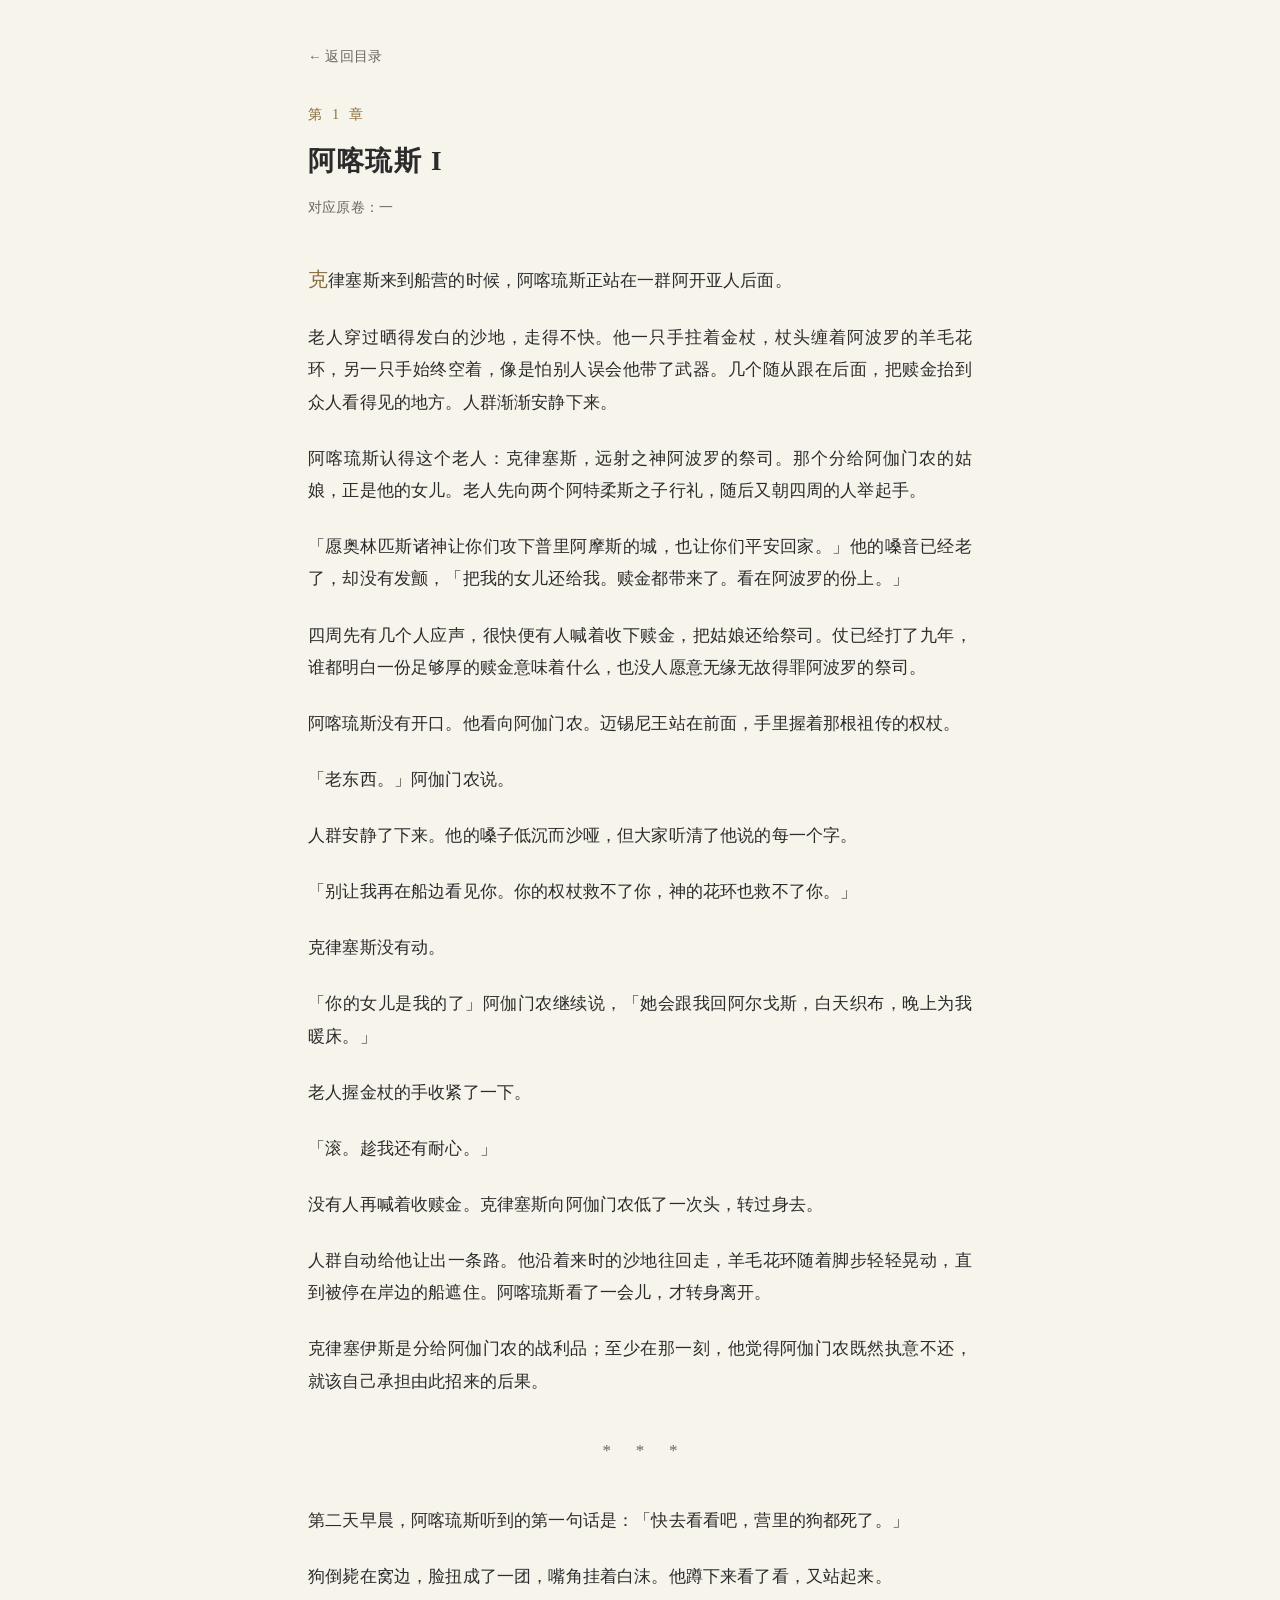
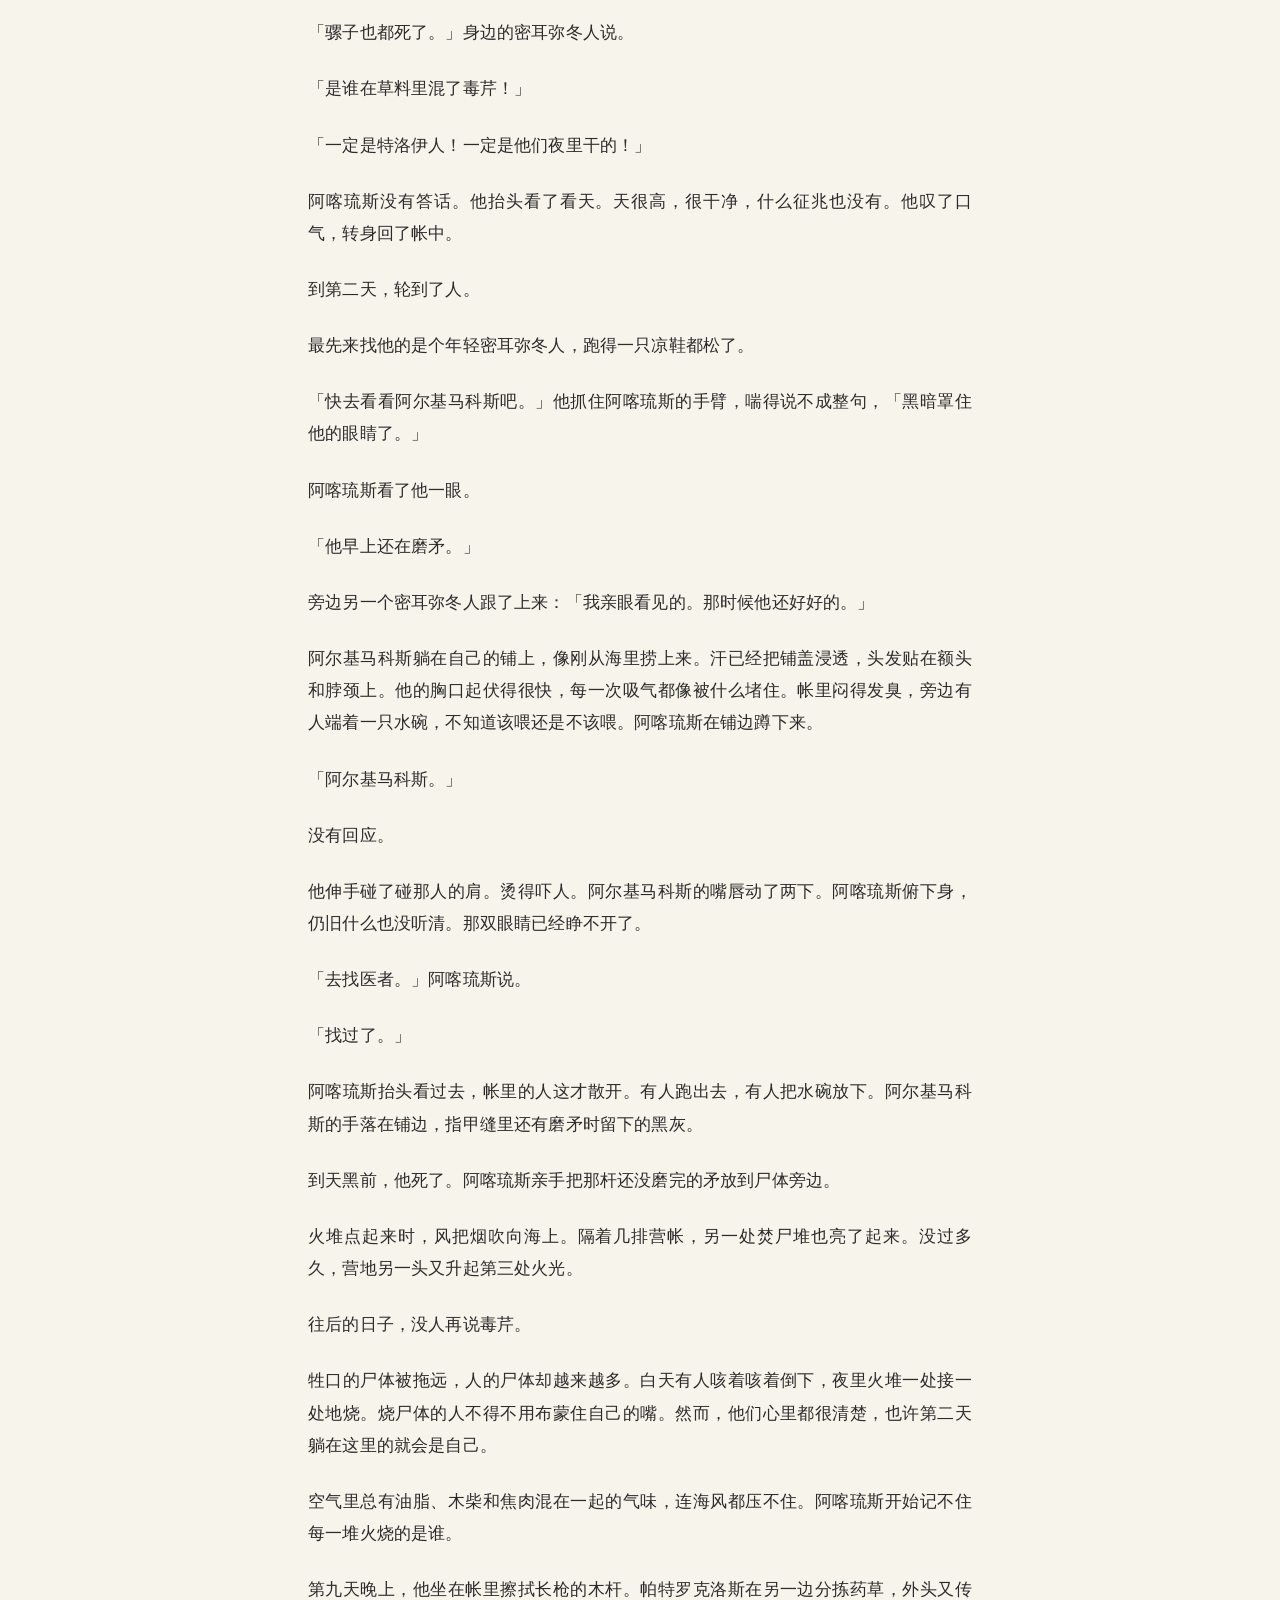
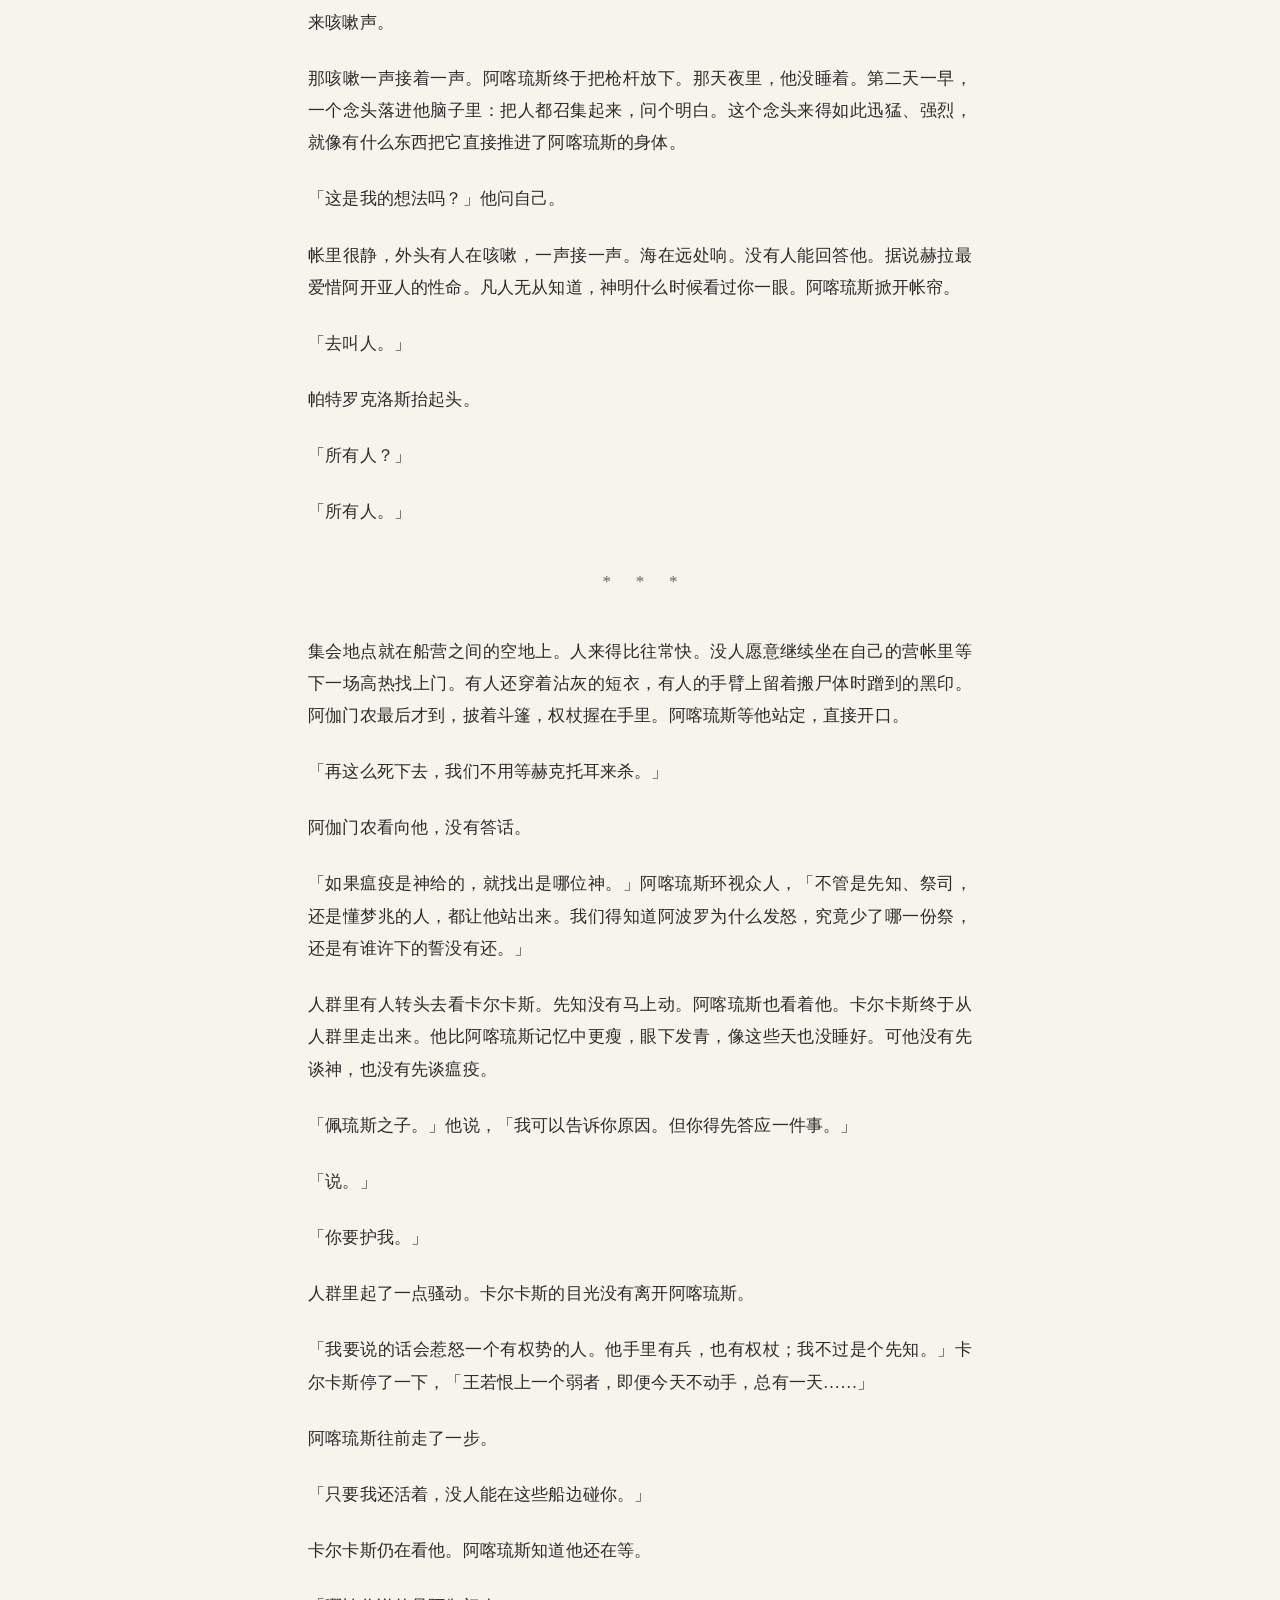
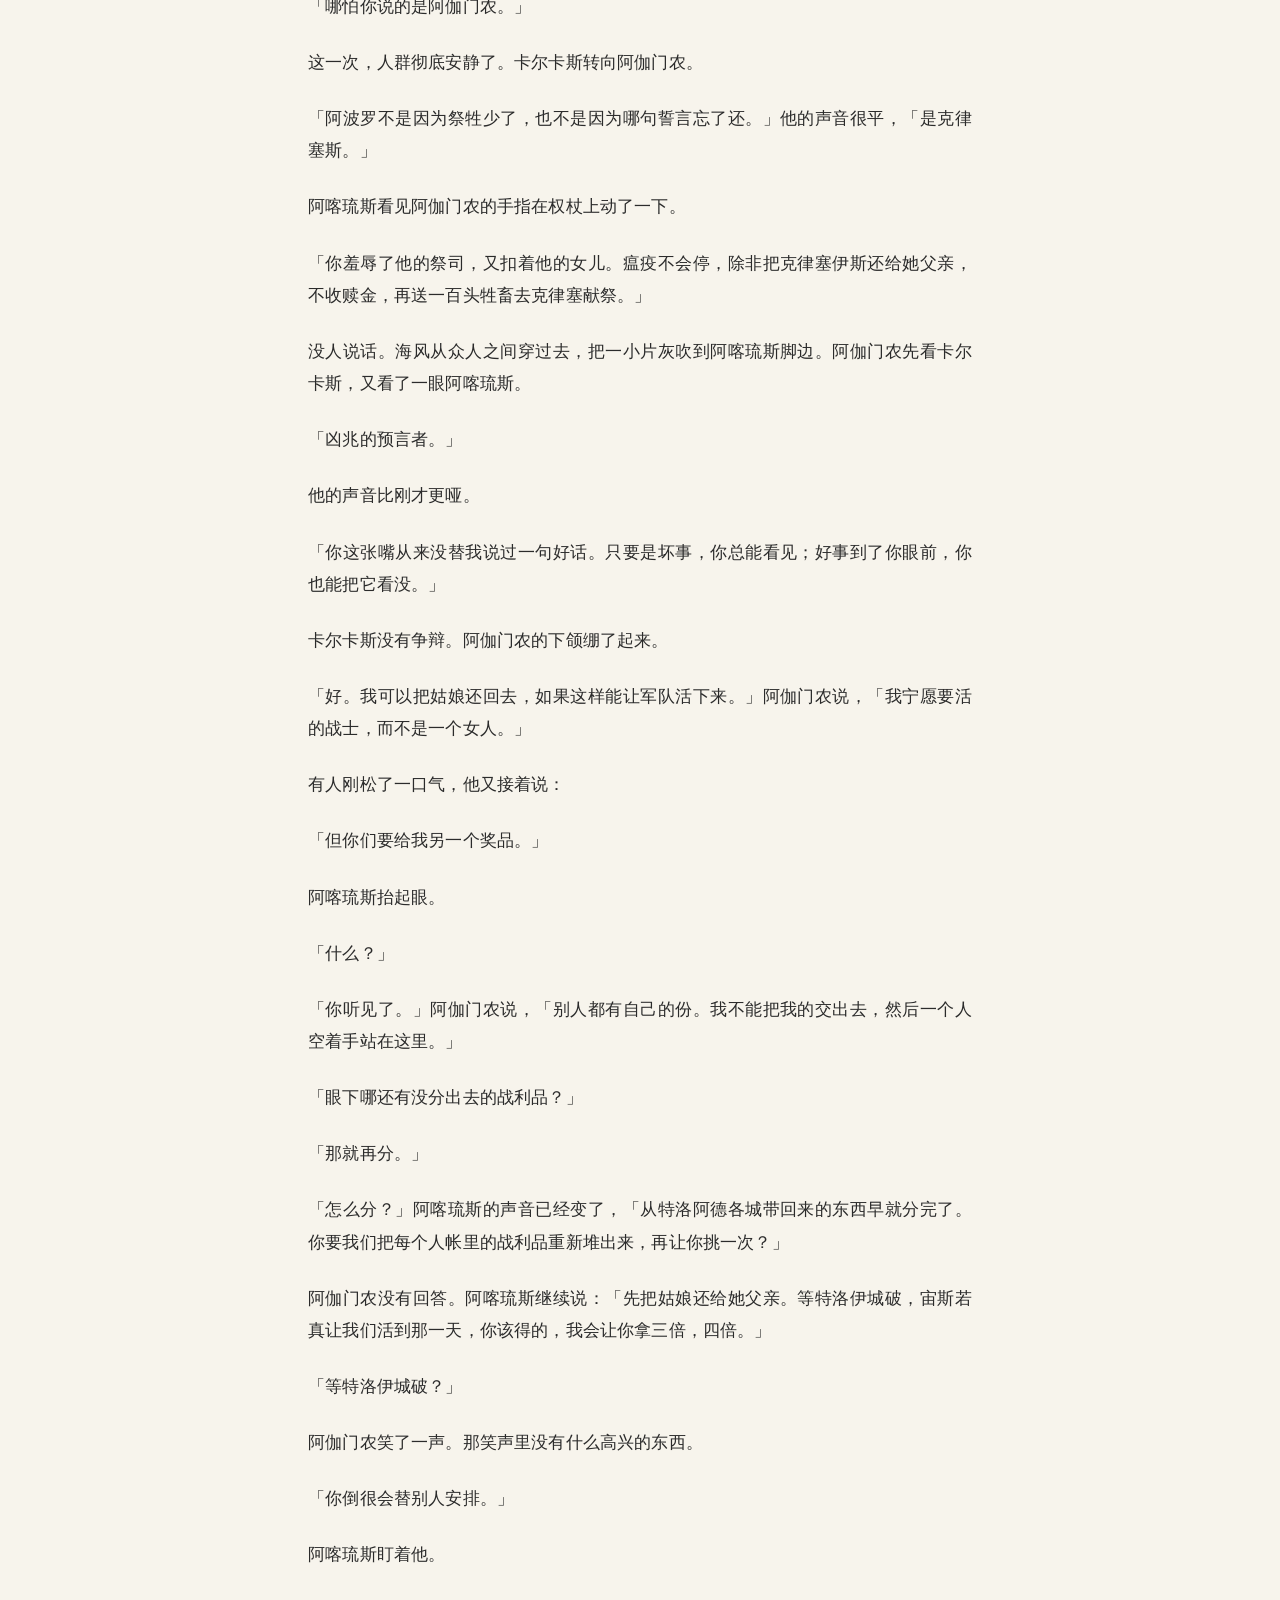
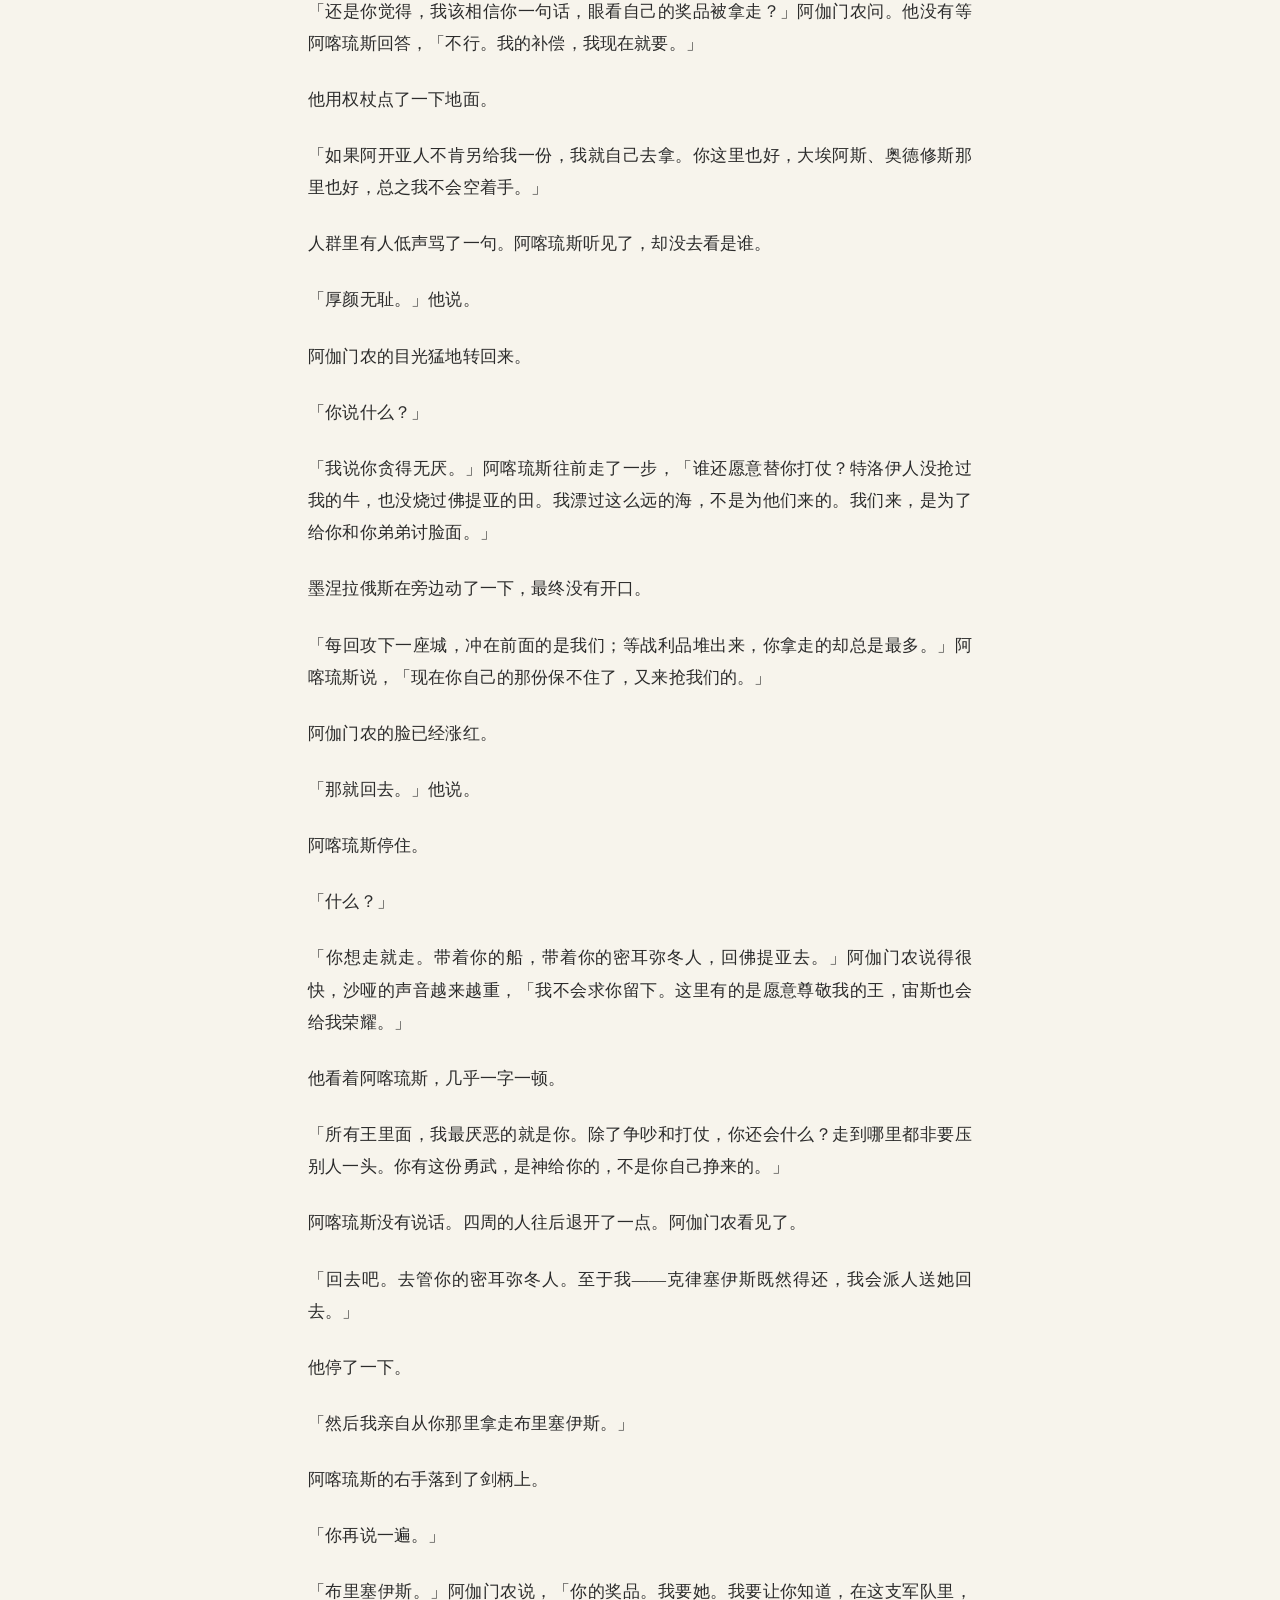
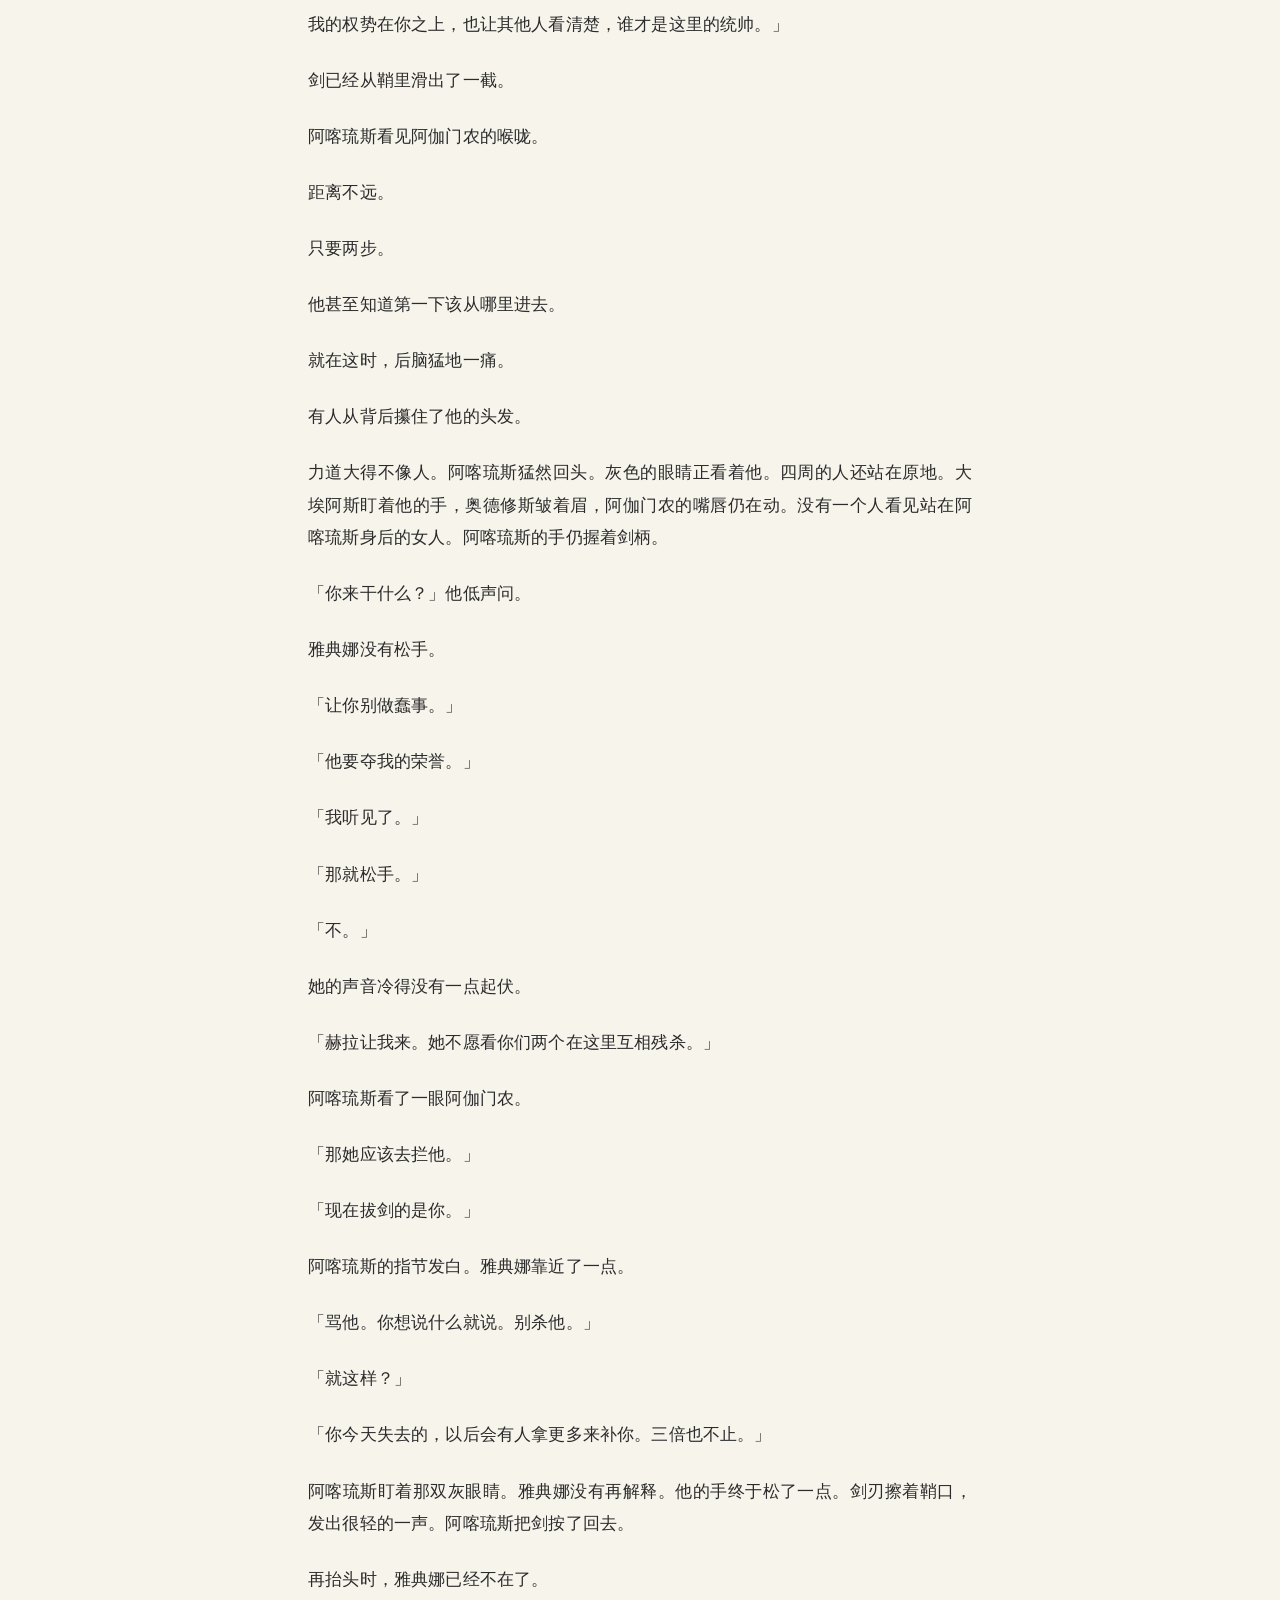
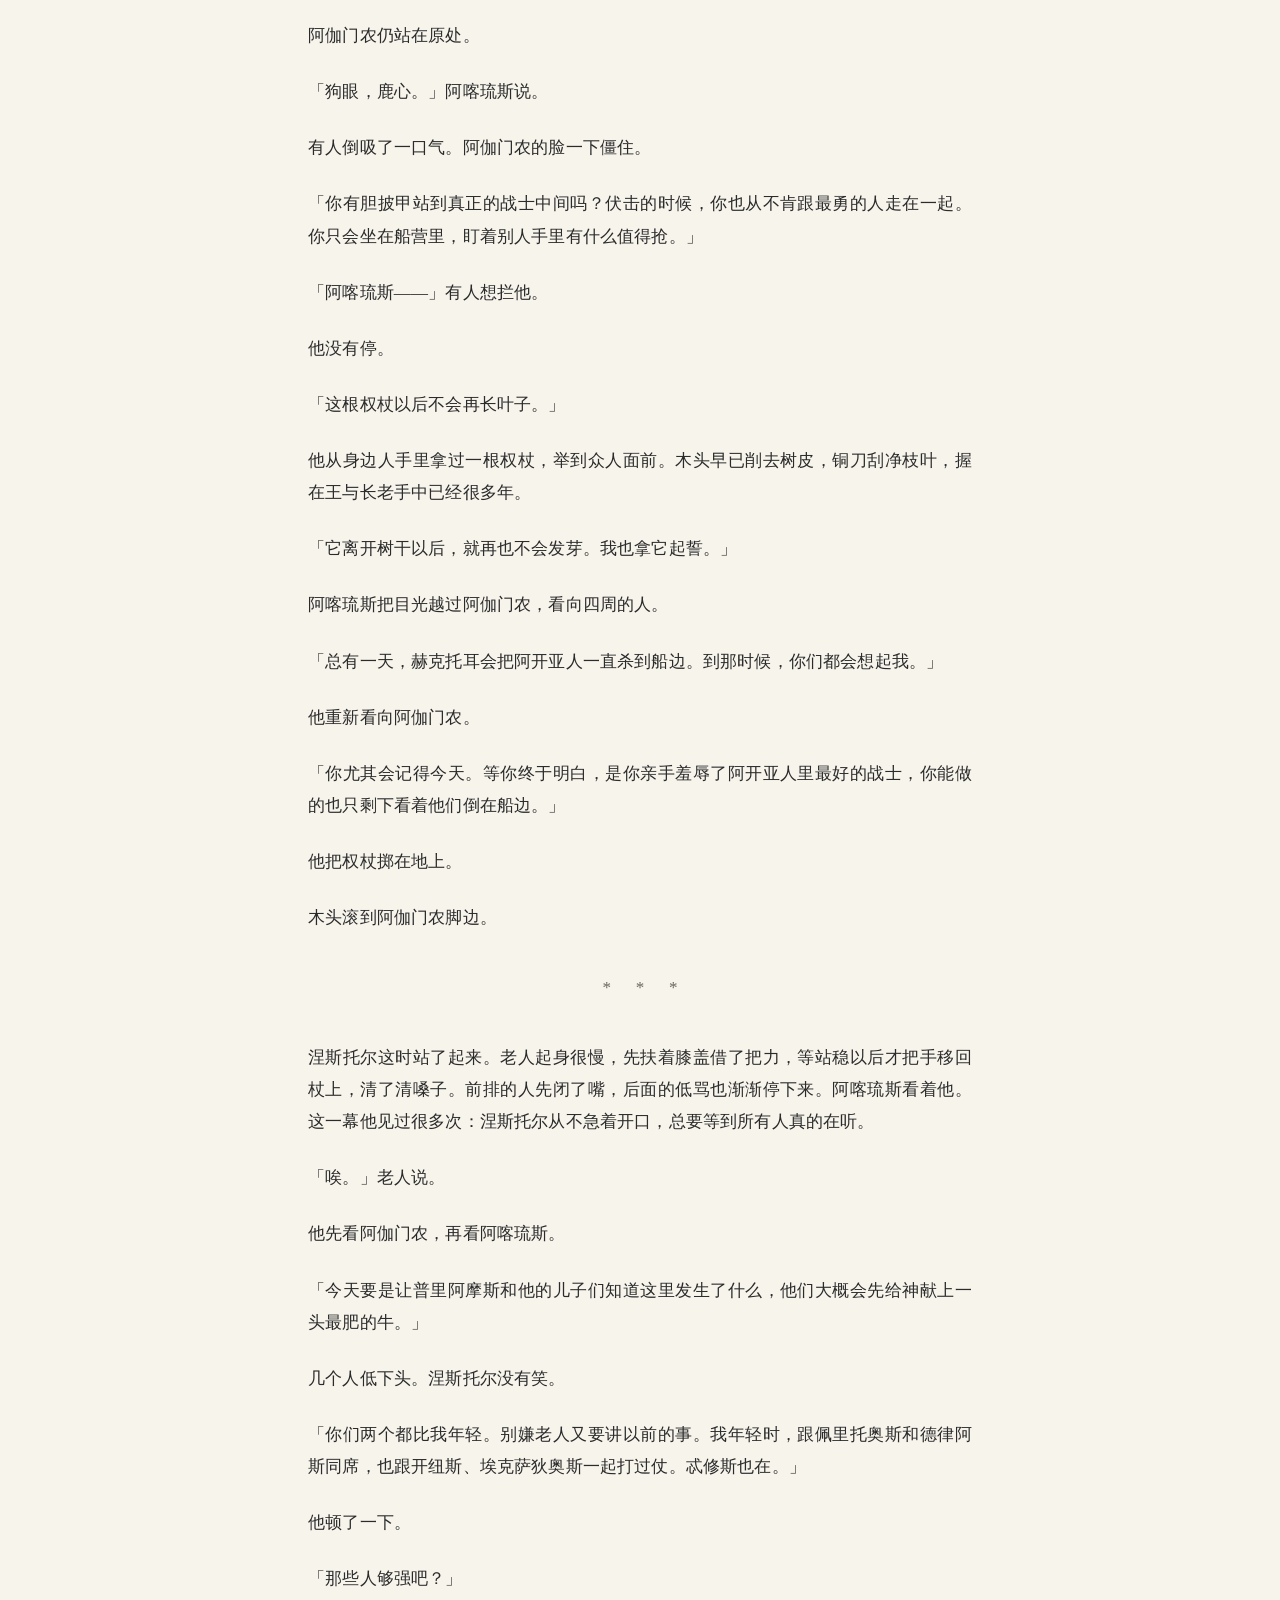
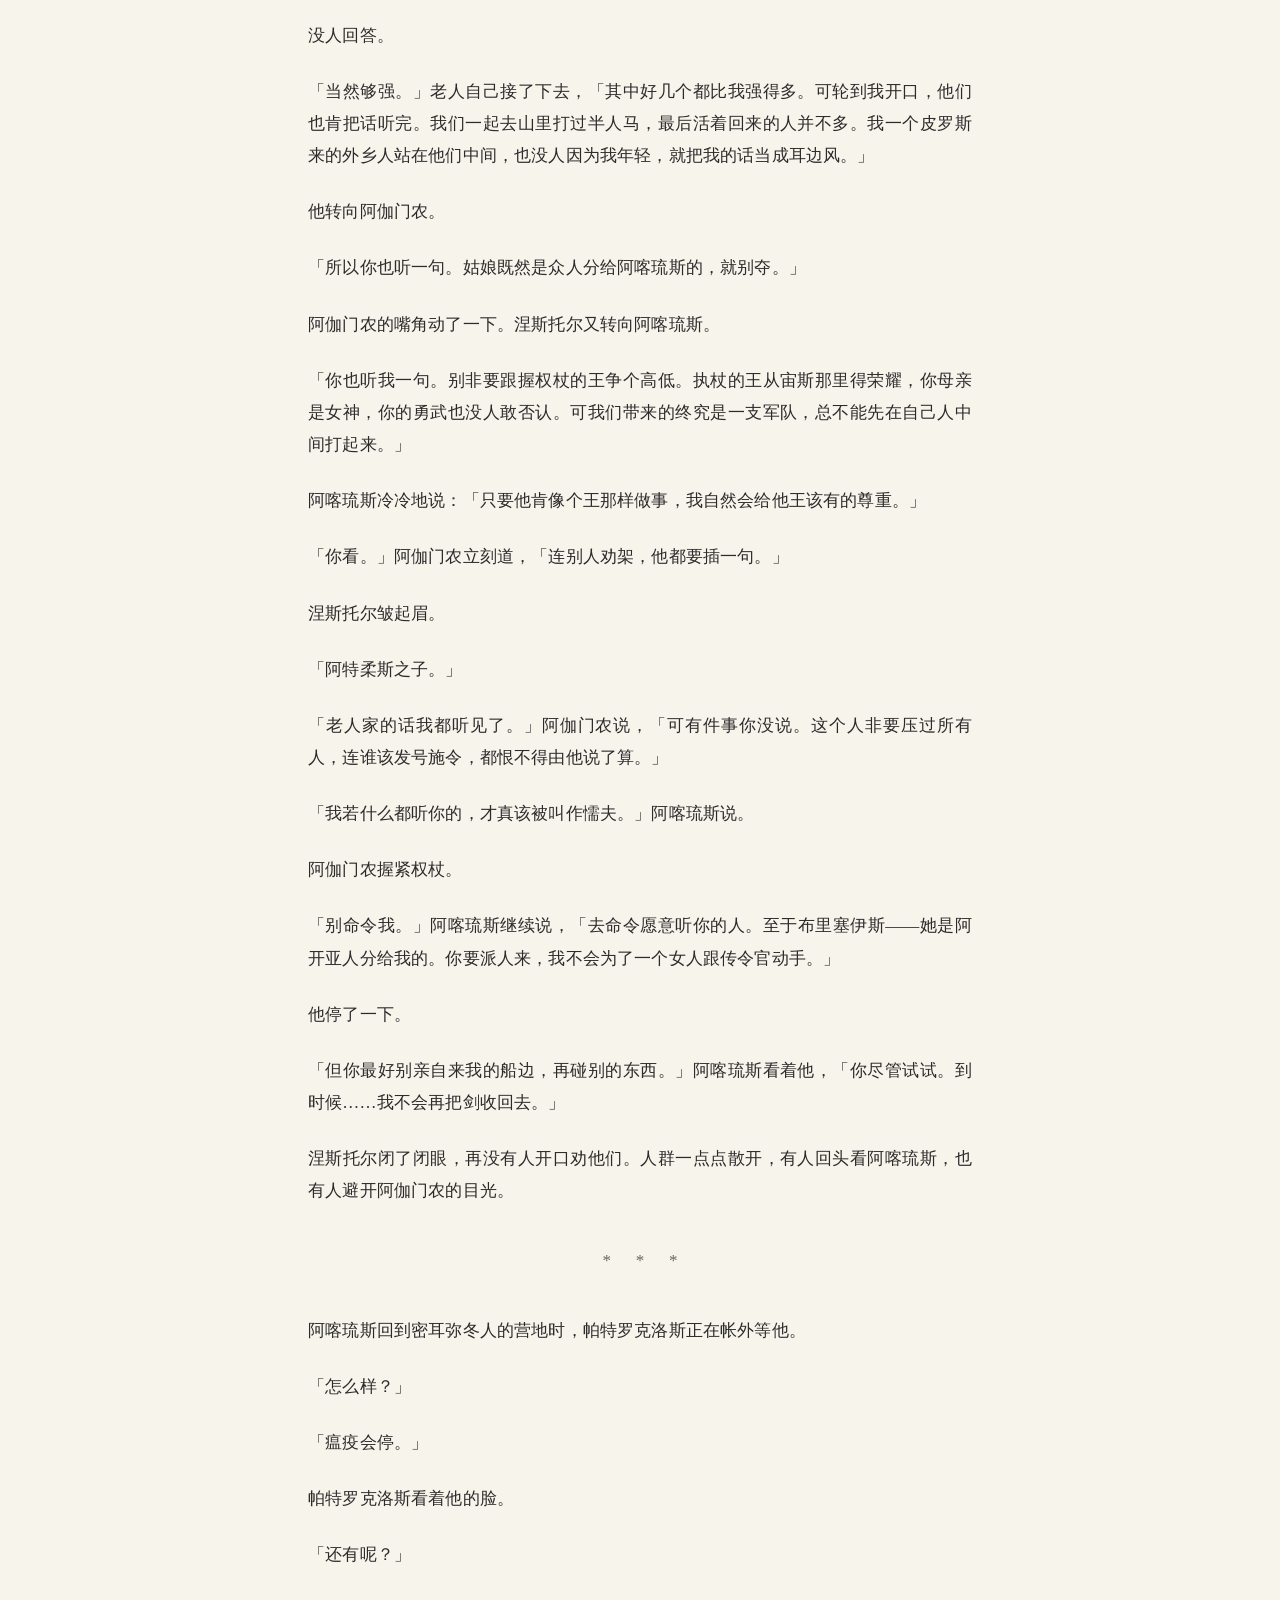
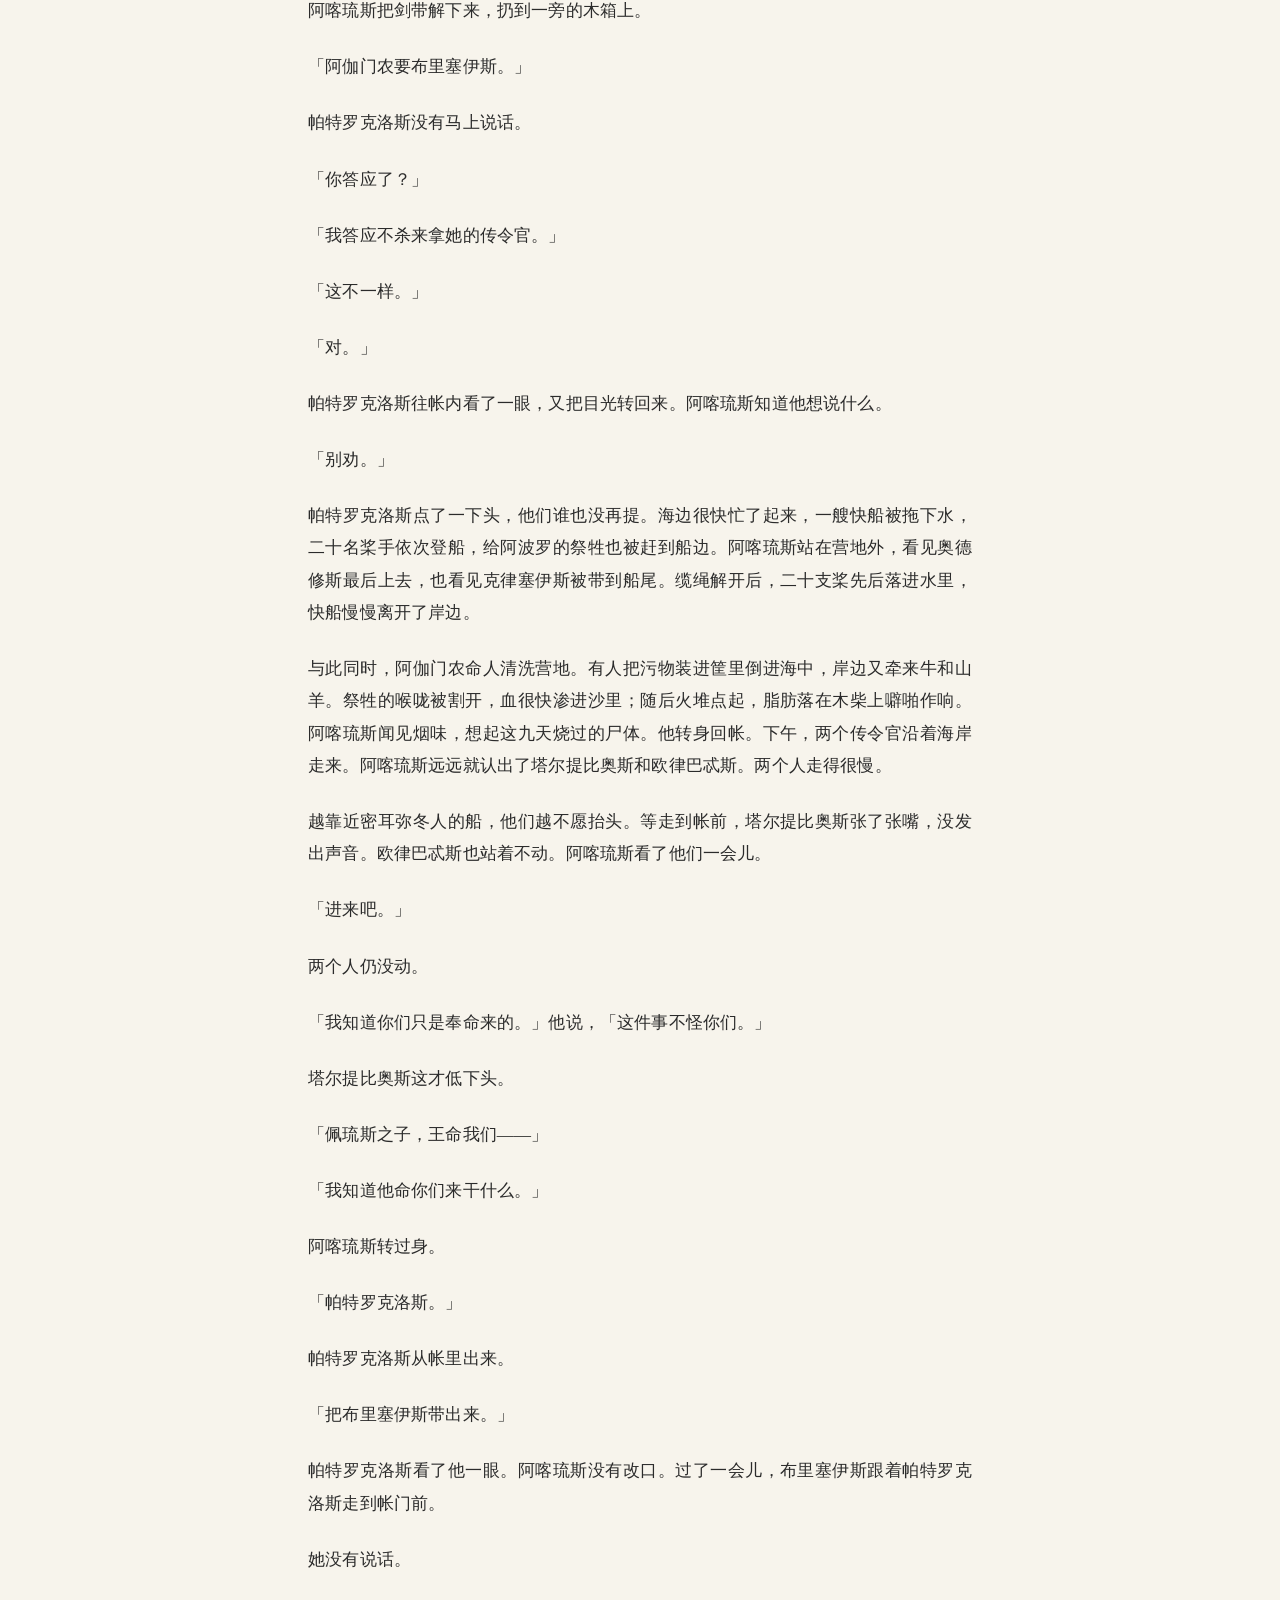
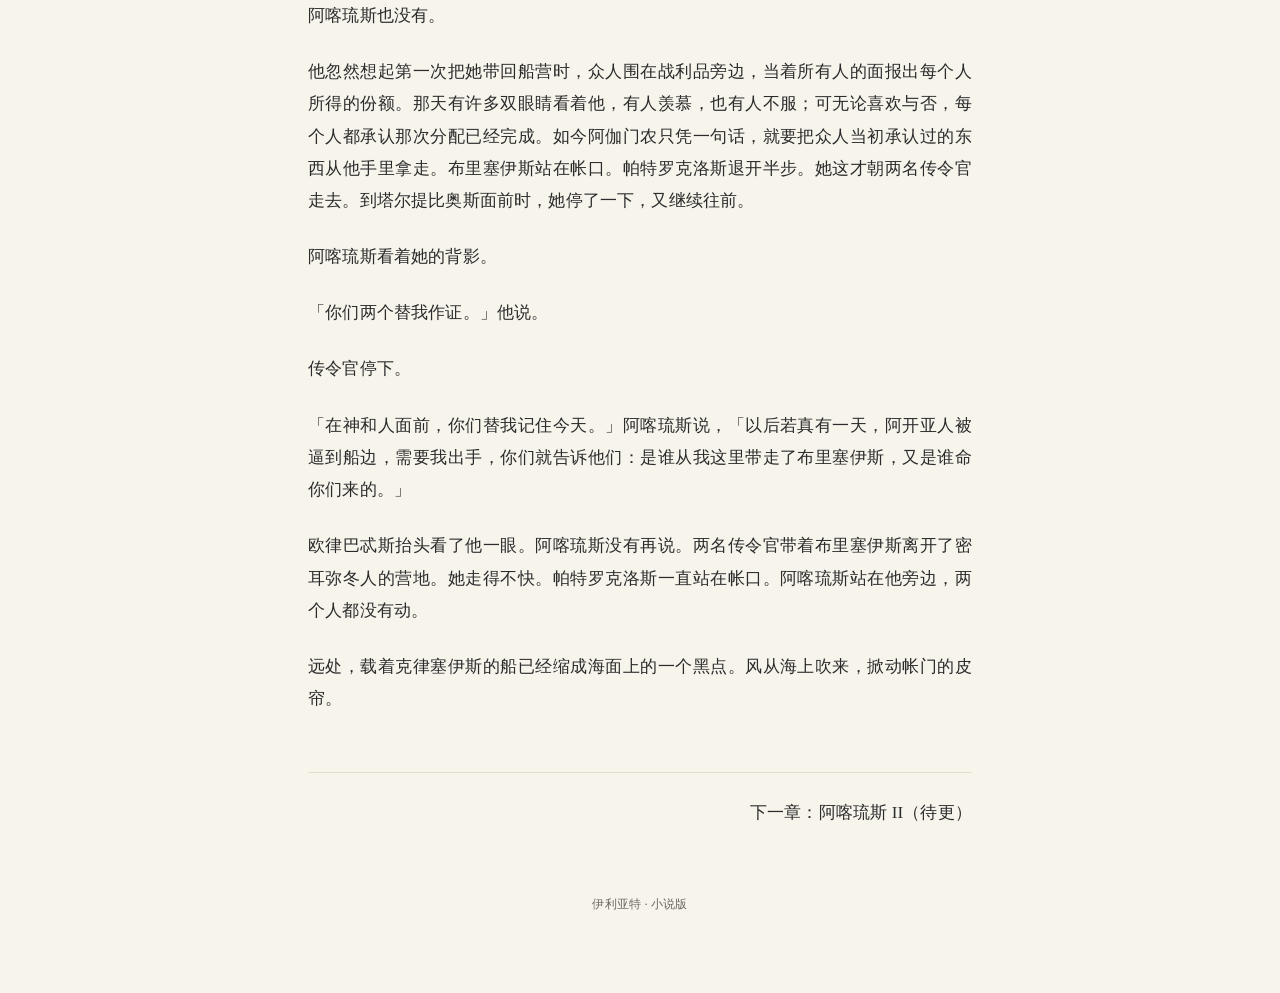
==== commit f0f1218e: "ch01 v3.1 定稿微调版：祭司离场分段、场景分隔改用 ---；构建脚本章节边界改按标题/注记识别" ====
--- a/chapters/ch01.html
+++ b/chapters/ch01.html
@@ -29,8 +29,11 @@
     <p>「别让我再在船边看见你。你的权杖救不了你，神的花环也救不了你。」</p>
     <p>克律塞斯没有动。</p>
     <p>「你的女儿是我的了」阿伽门农继续说，「她会跟我回阿尔戈斯，白天织布，晚上为我暖床。」</p>
+    <p>老人握金杖的手收紧了一下。</p>
     <p>「滚。趁我还有耐心。」</p>
-    <p>老人握金杖的手收紧了一下。没有人再喊着收赎金。克律塞斯向阿伽门农低了一次头，转过身去。人群自动给他让出一条路。他沿着来时的沙地往回走，羊毛花环随着脚步轻轻晃动，直到被停在岸边的船遮住。阿喀琉斯看了一会儿，才转身离开。克律塞伊斯是分给阿伽门农的战利品；至少在那一刻，他觉得阿伽门农既然执意不还，就该自己承担由此招来的后果。</p>
+    <p>没有人再喊着收赎金。克律塞斯向阿伽门农低了一次头，转过身去。</p>
+    <p>人群自动给他让出一条路。他沿着来时的沙地往回走，羊毛花环随着脚步轻轻晃动，直到被停在岸边的船遮住。阿喀琉斯看了一会儿，才转身离开。</p>
+    <p>克律塞伊斯是分给阿伽门农的战利品；至少在那一刻，他觉得阿伽门农既然执意不还，就该自己承担由此招来的后果。</p>
     <div class="scene-break">* * *</div>
     <p>第二天早晨，阿喀琉斯听到的第一句话是：「快去看看吧，营里的狗都死了。」</p>
     <p>狗倒毙在窝边，脸扭成了一团，嘴角挂着白沫。他蹲下来看了看，又站起来。</p>
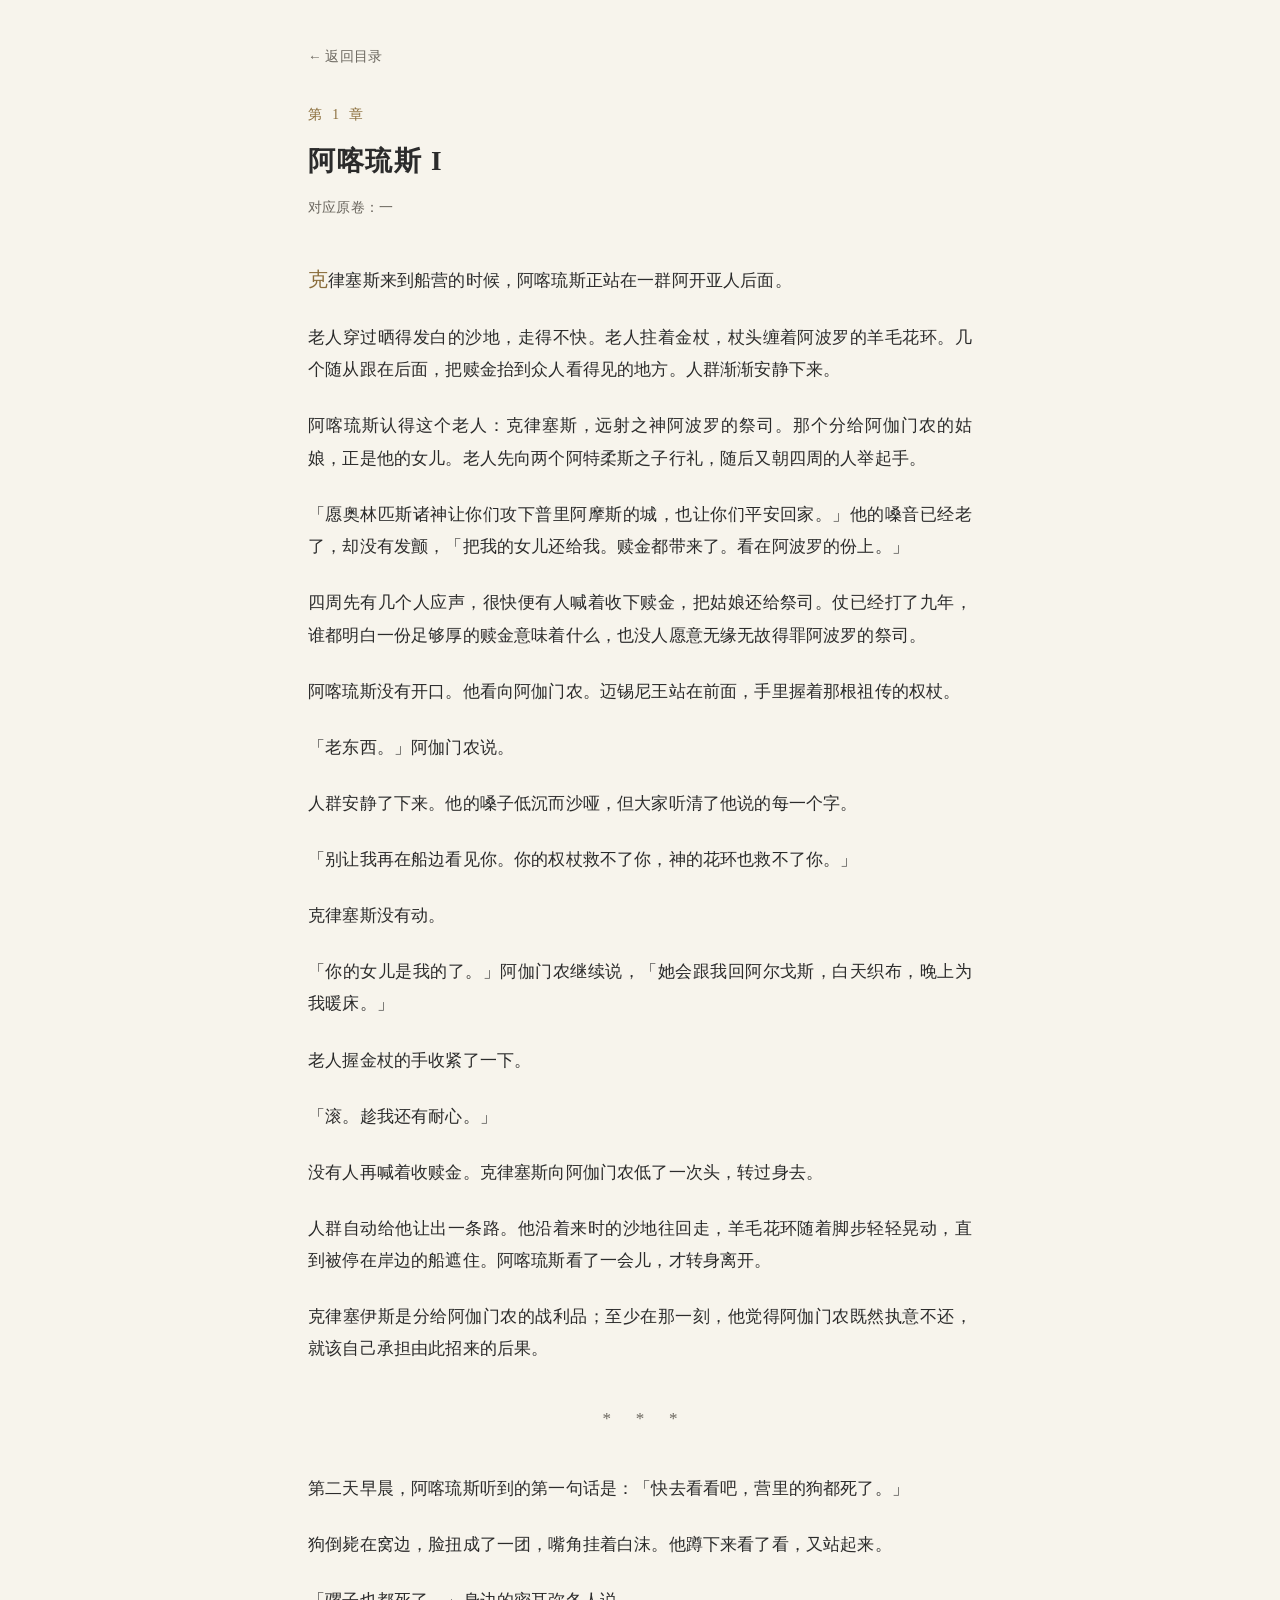
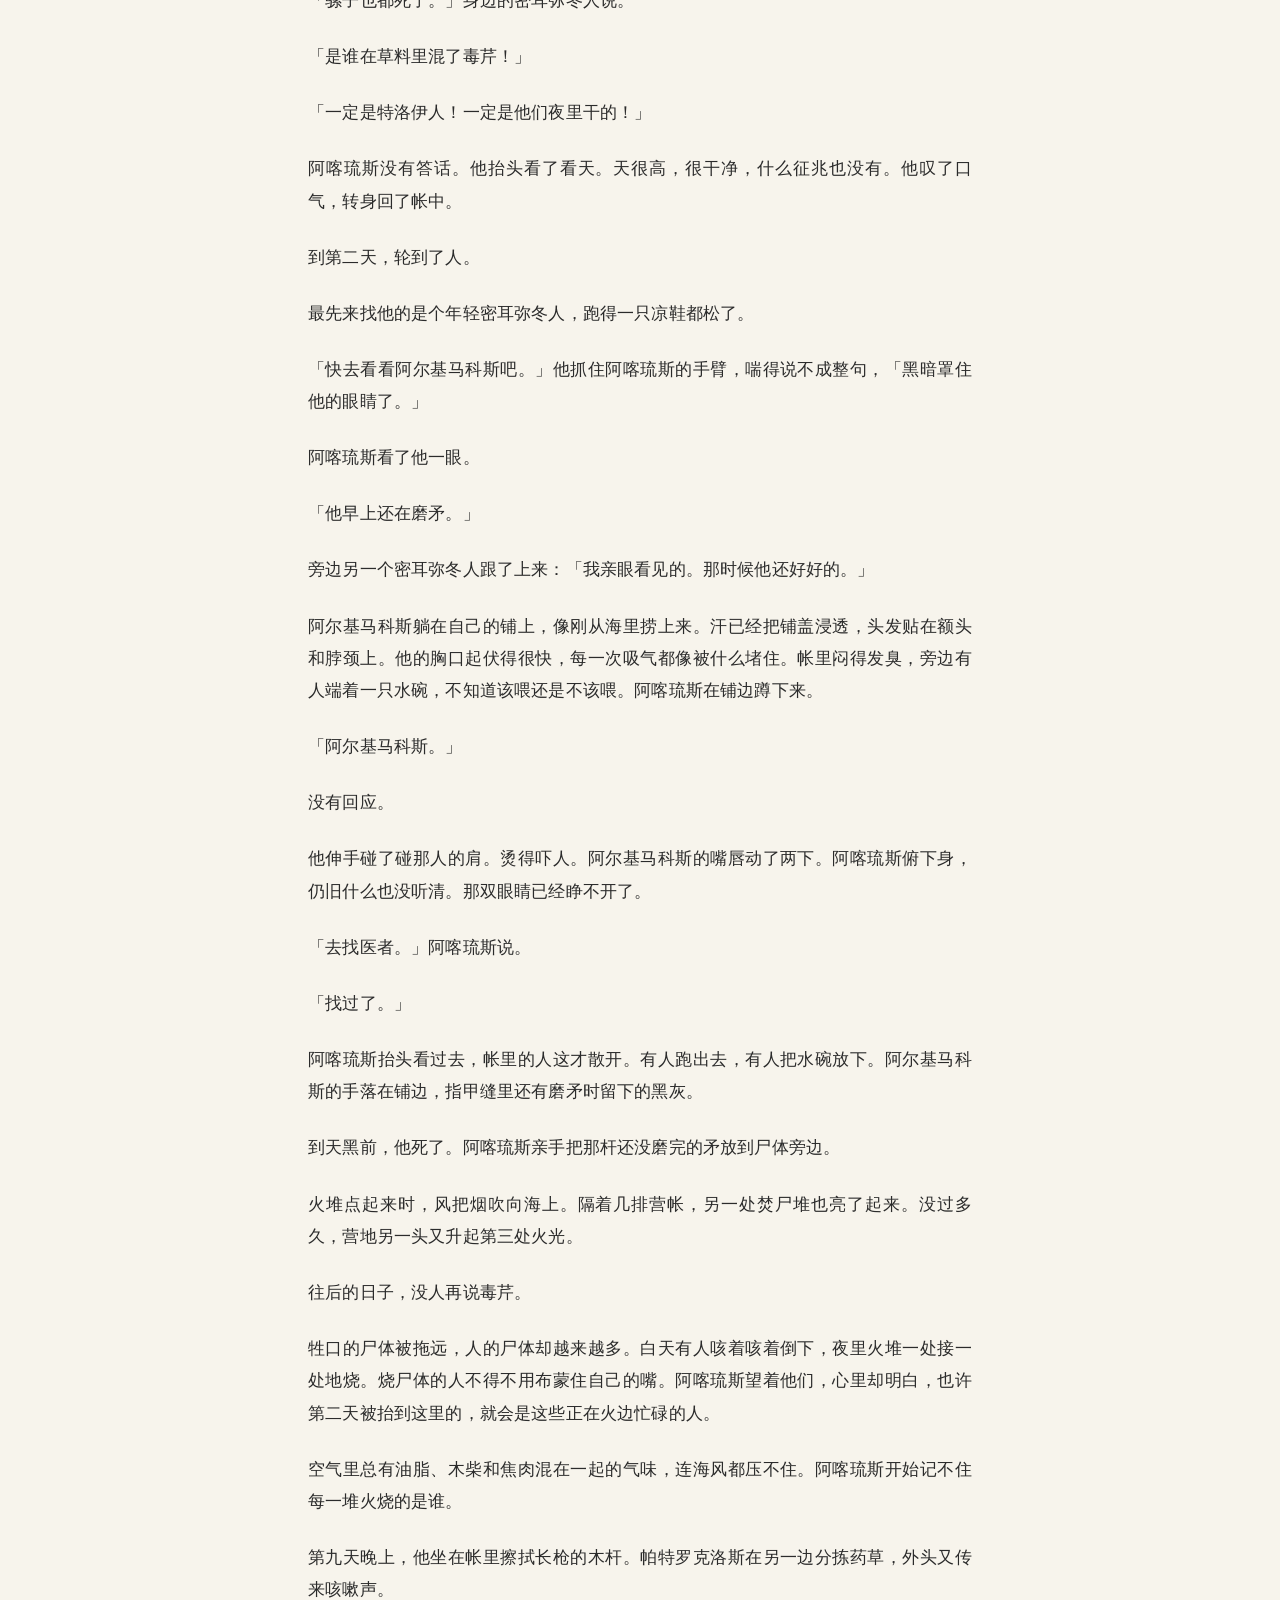
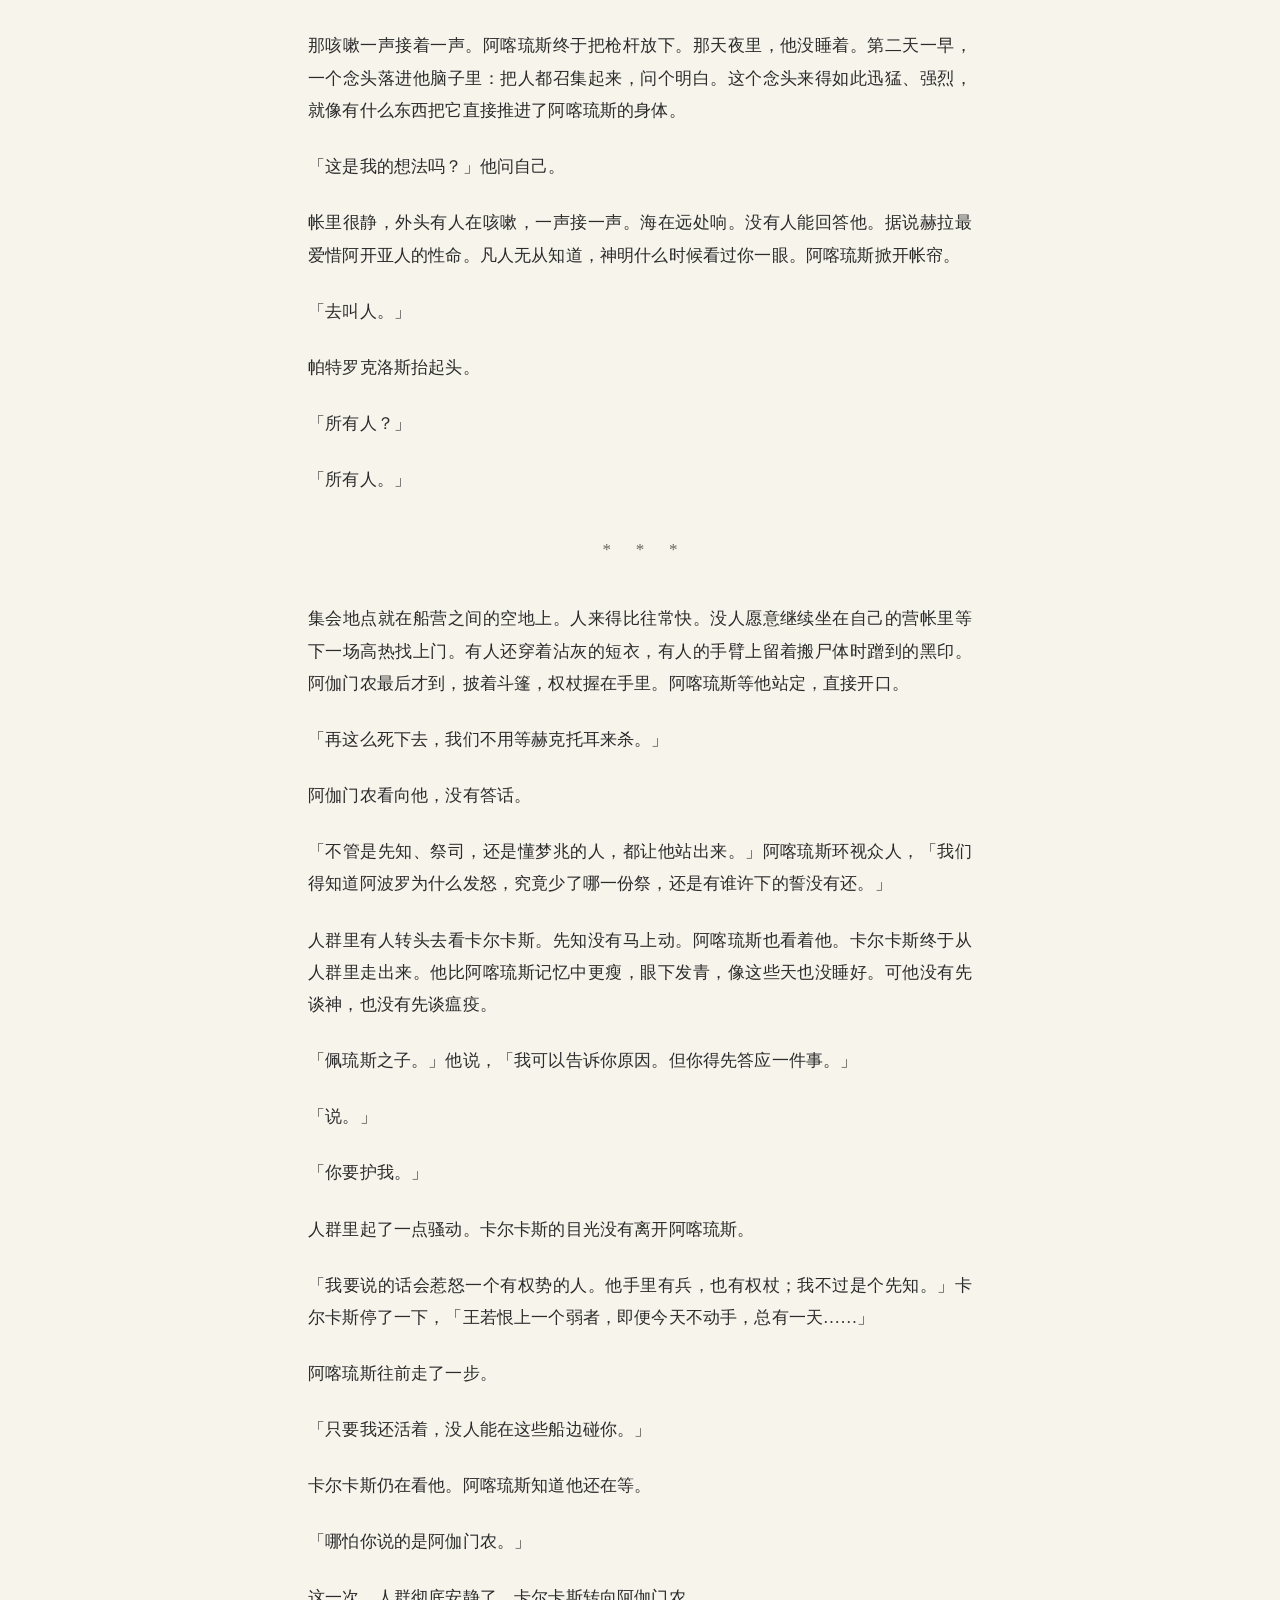
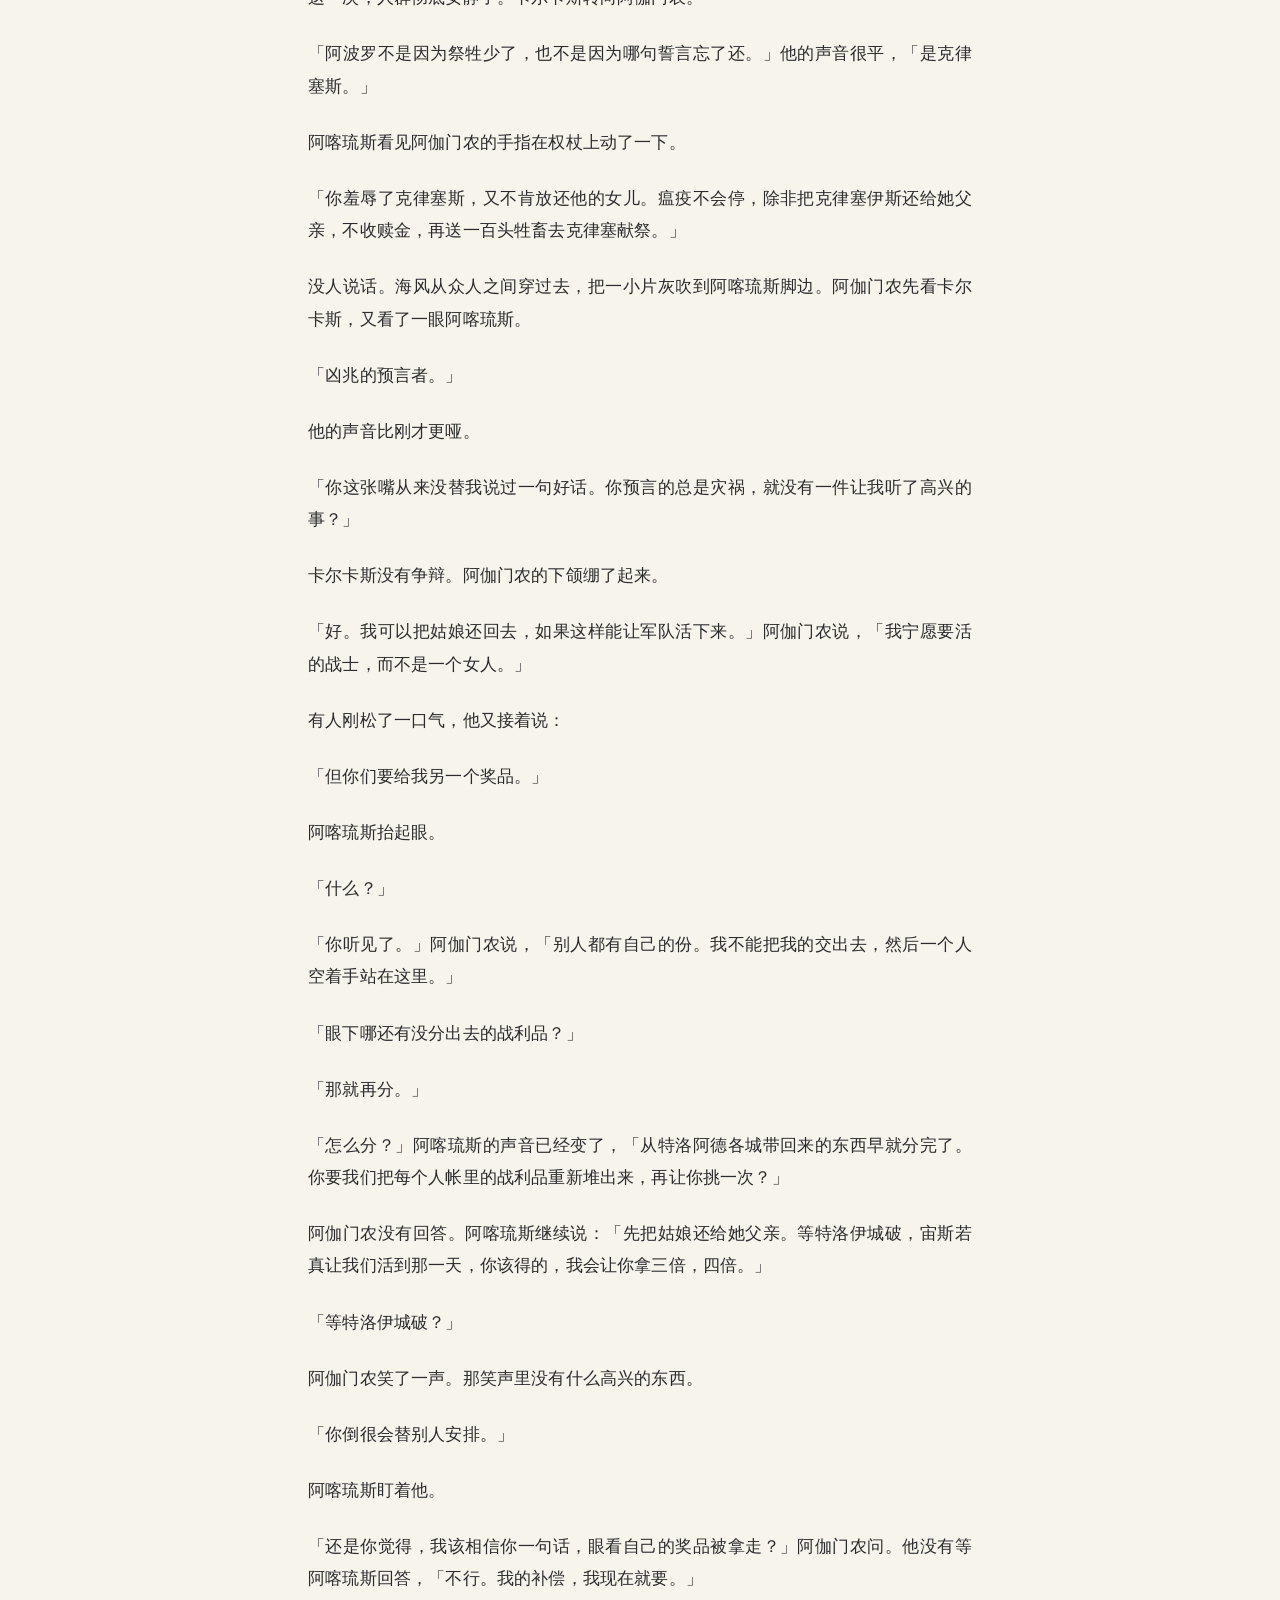
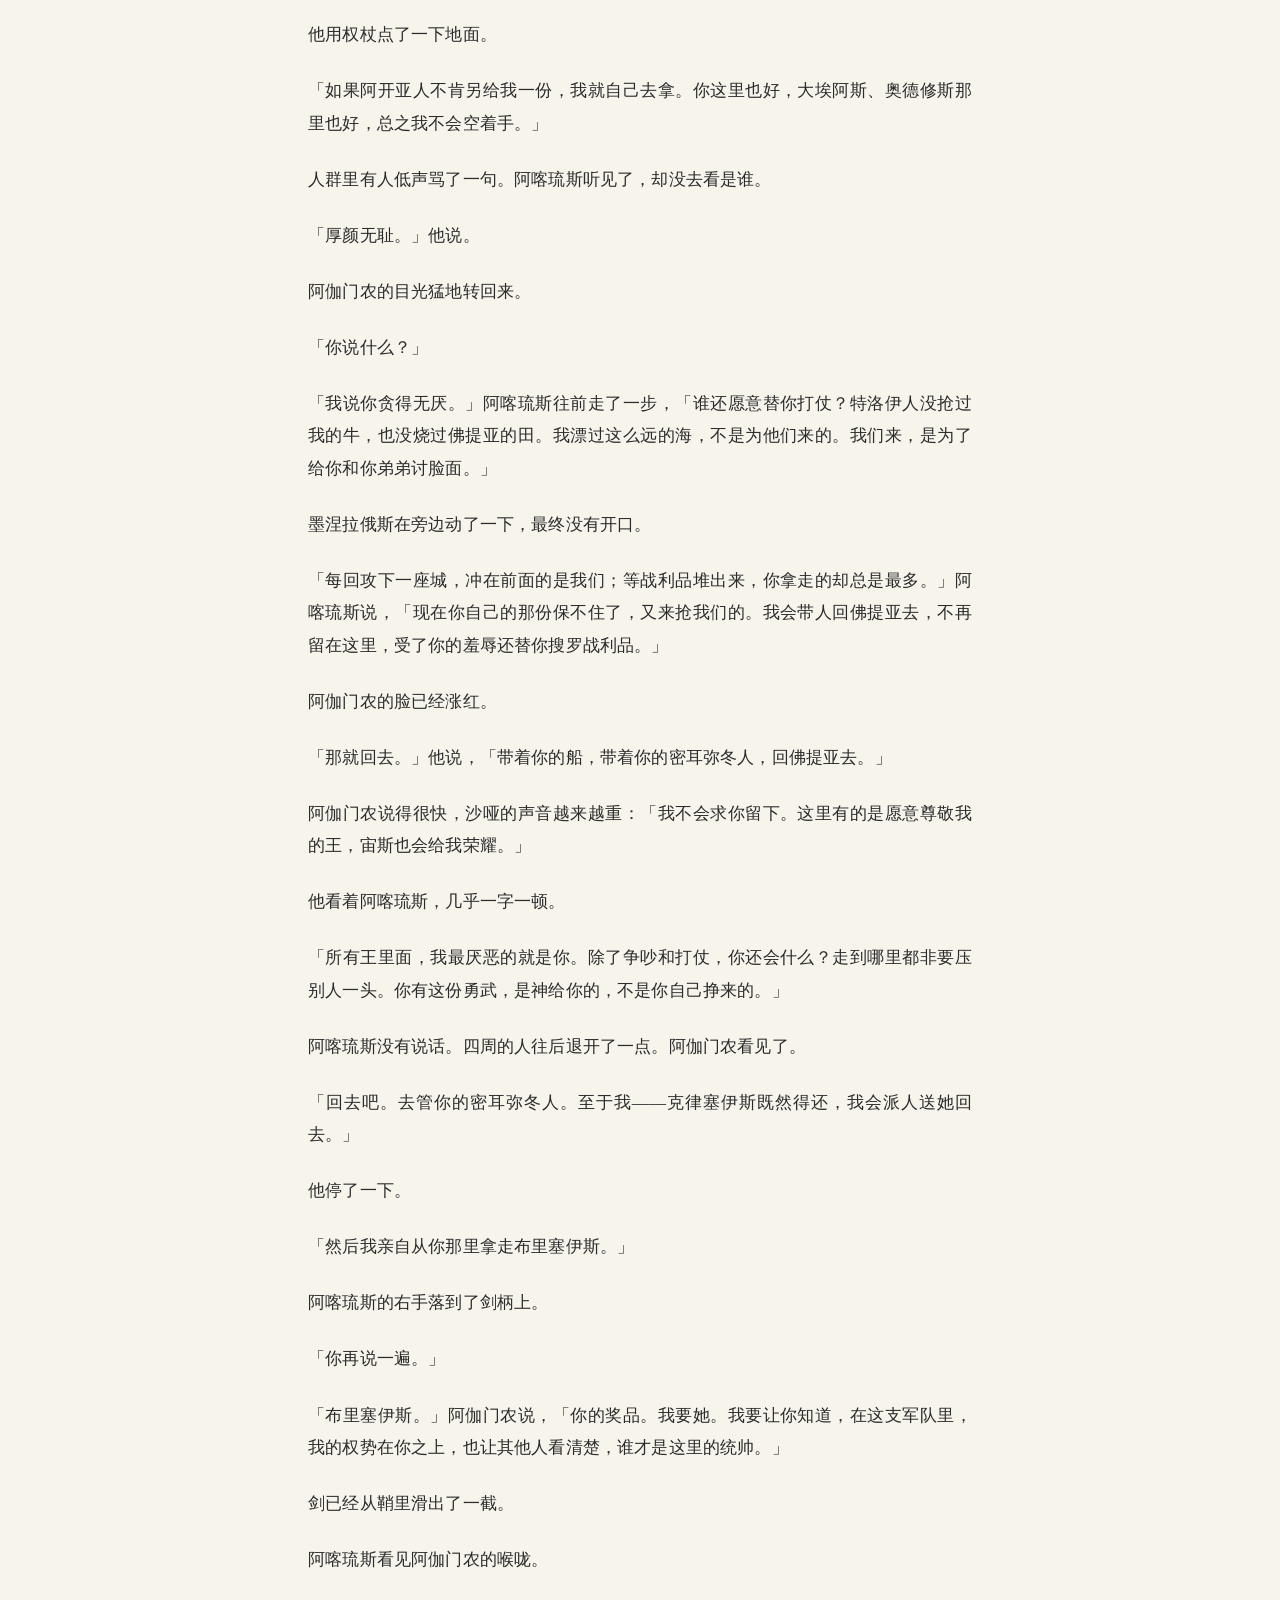
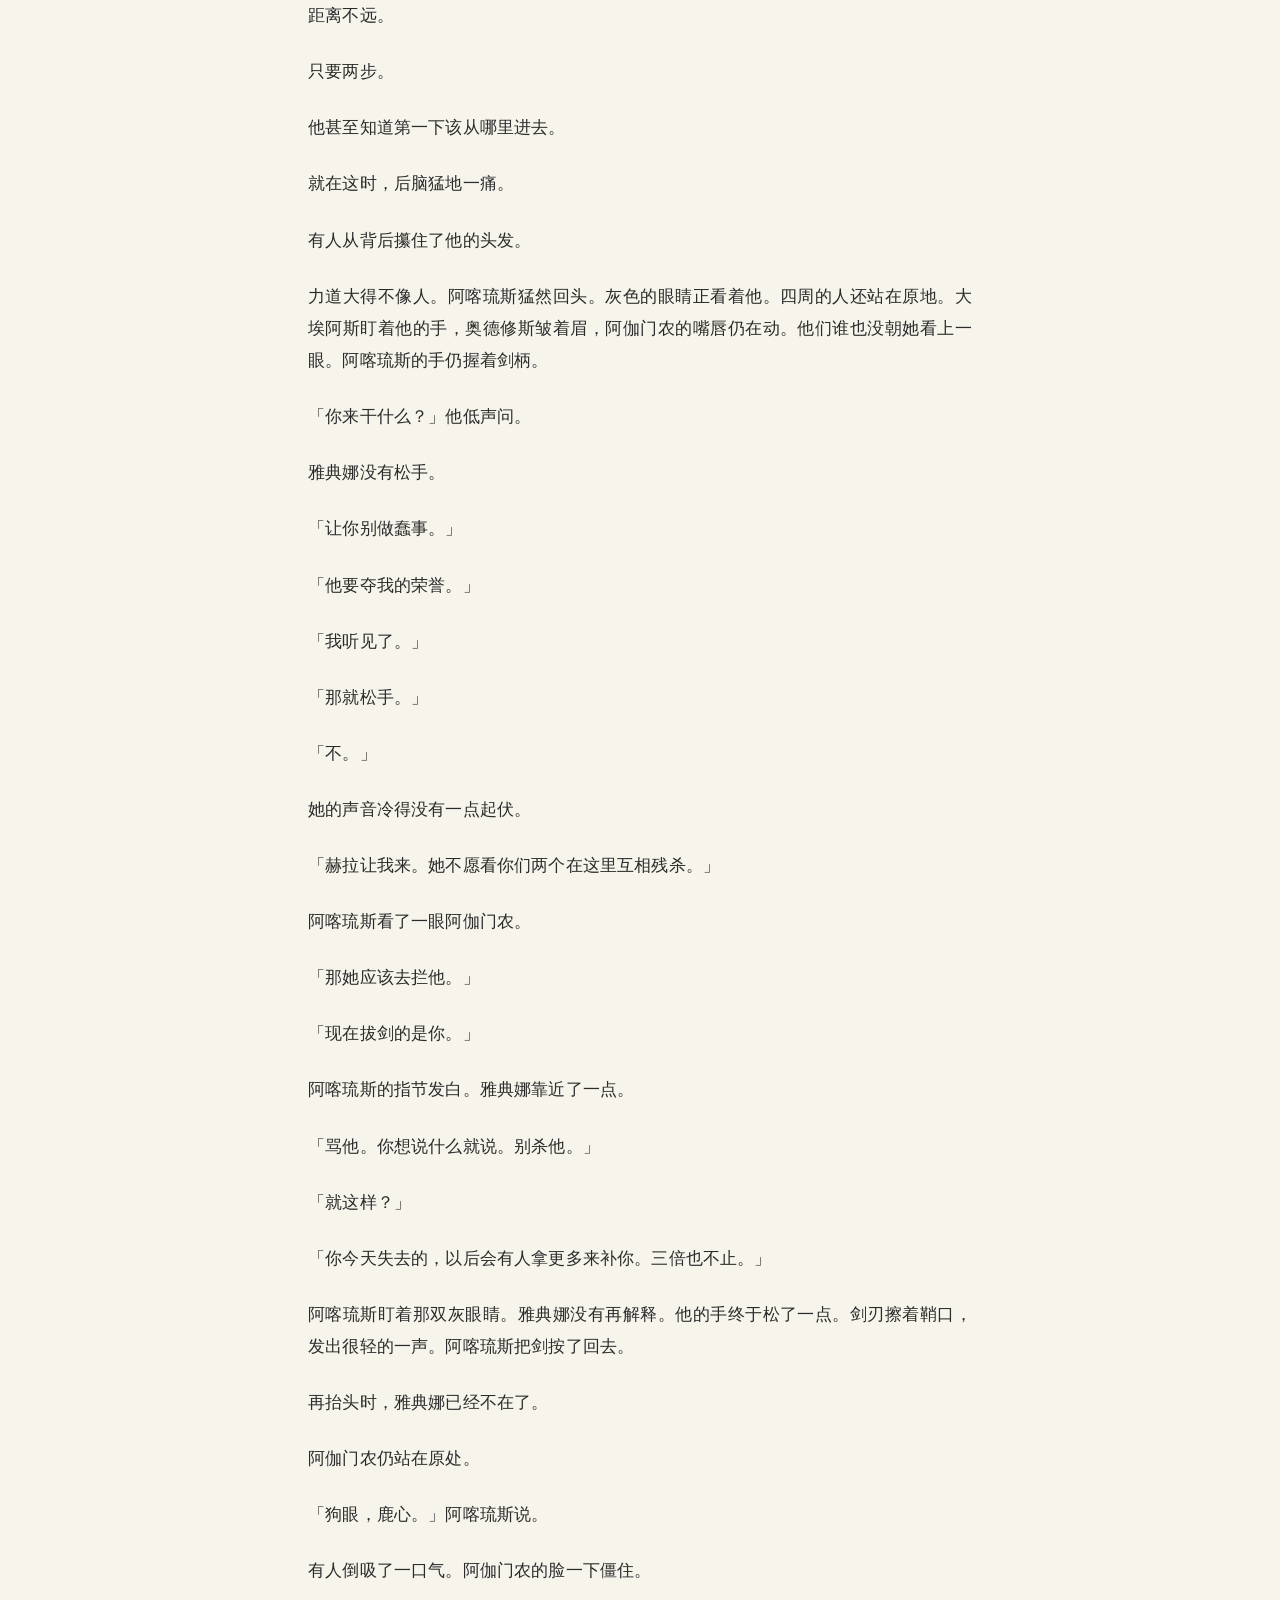
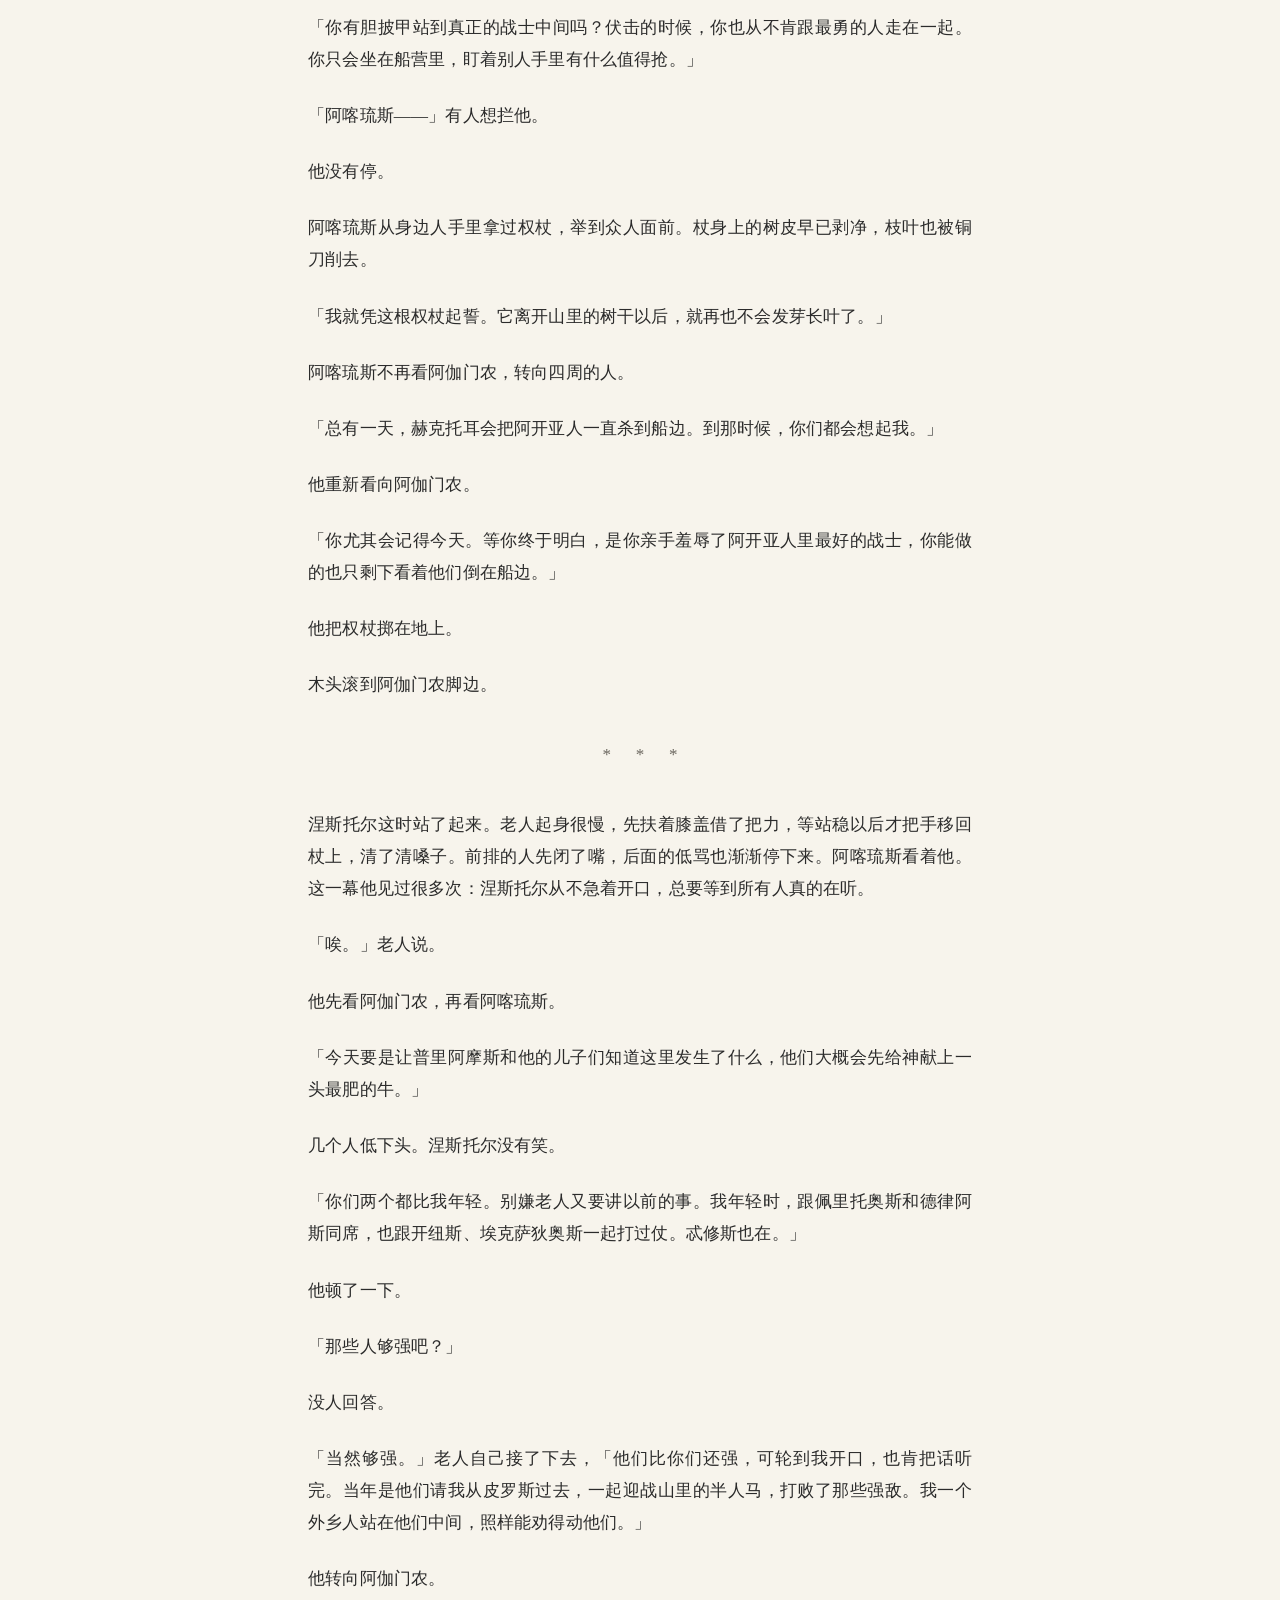
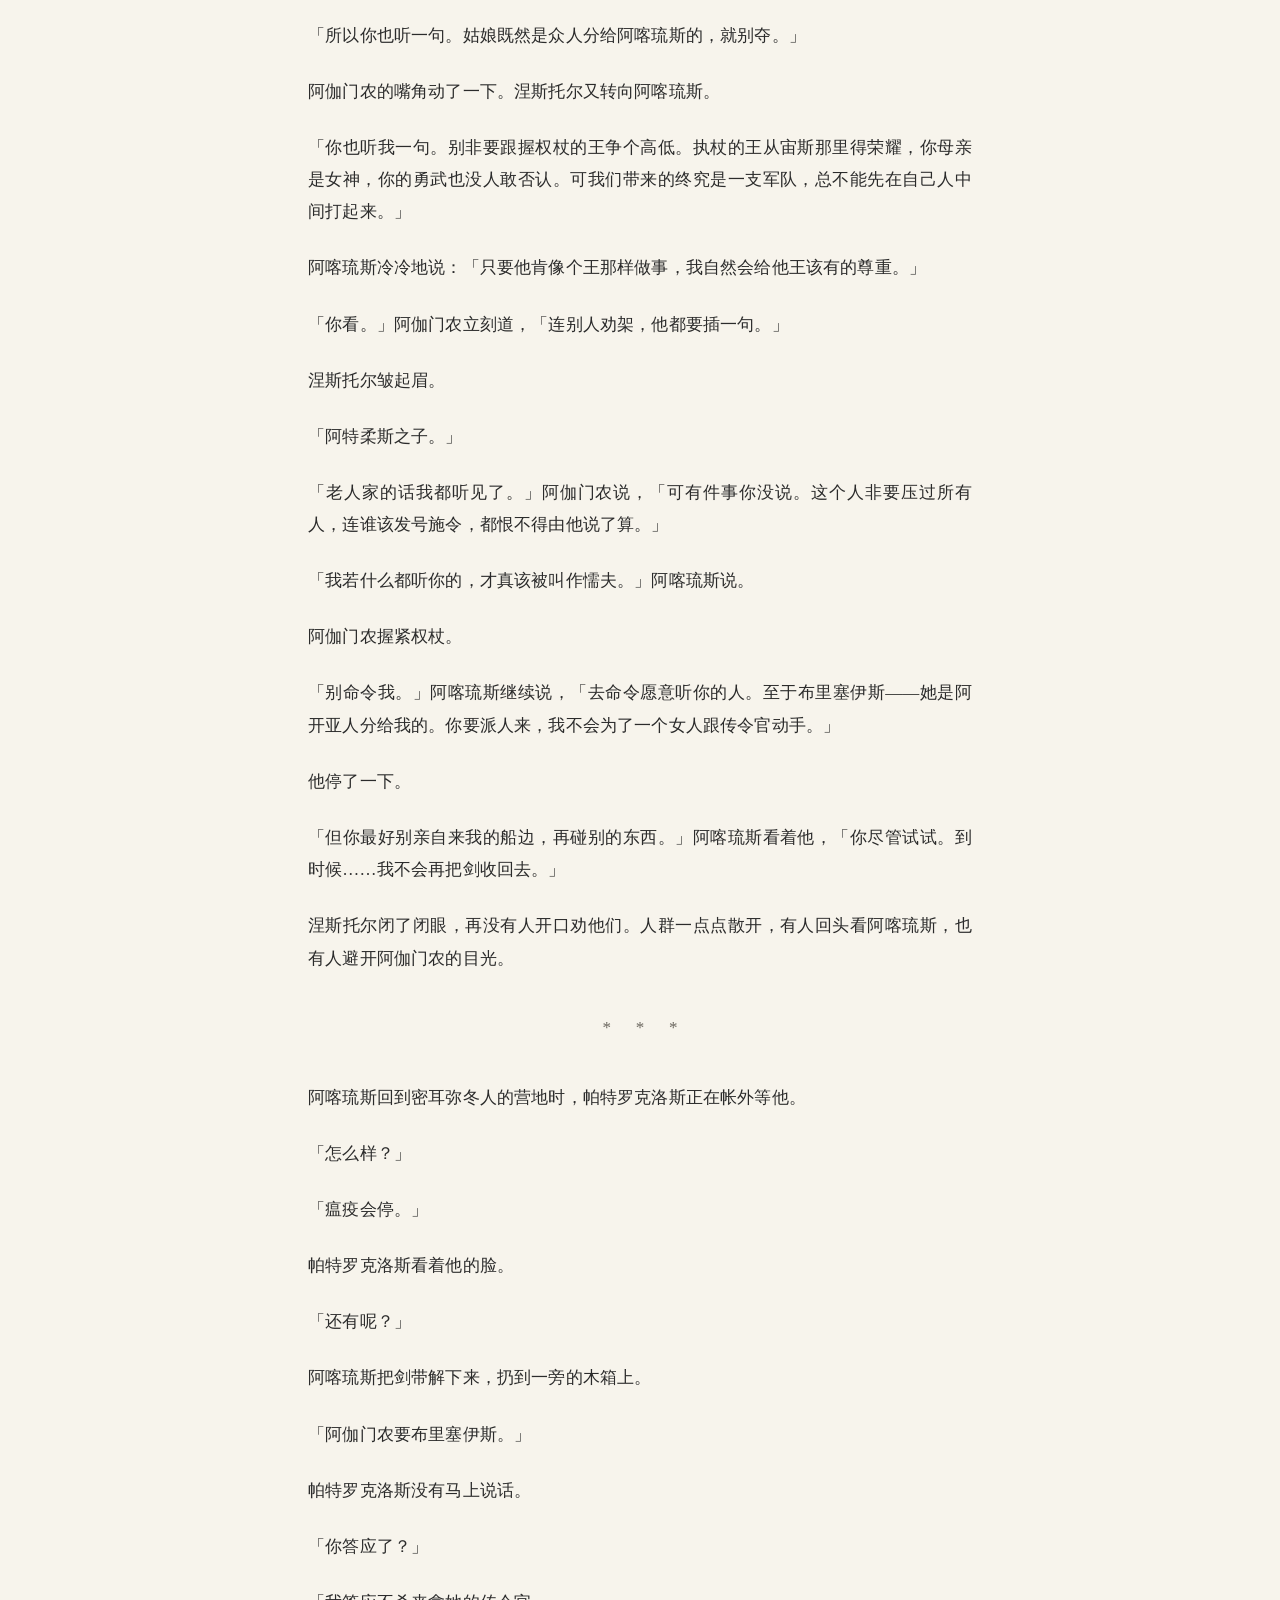
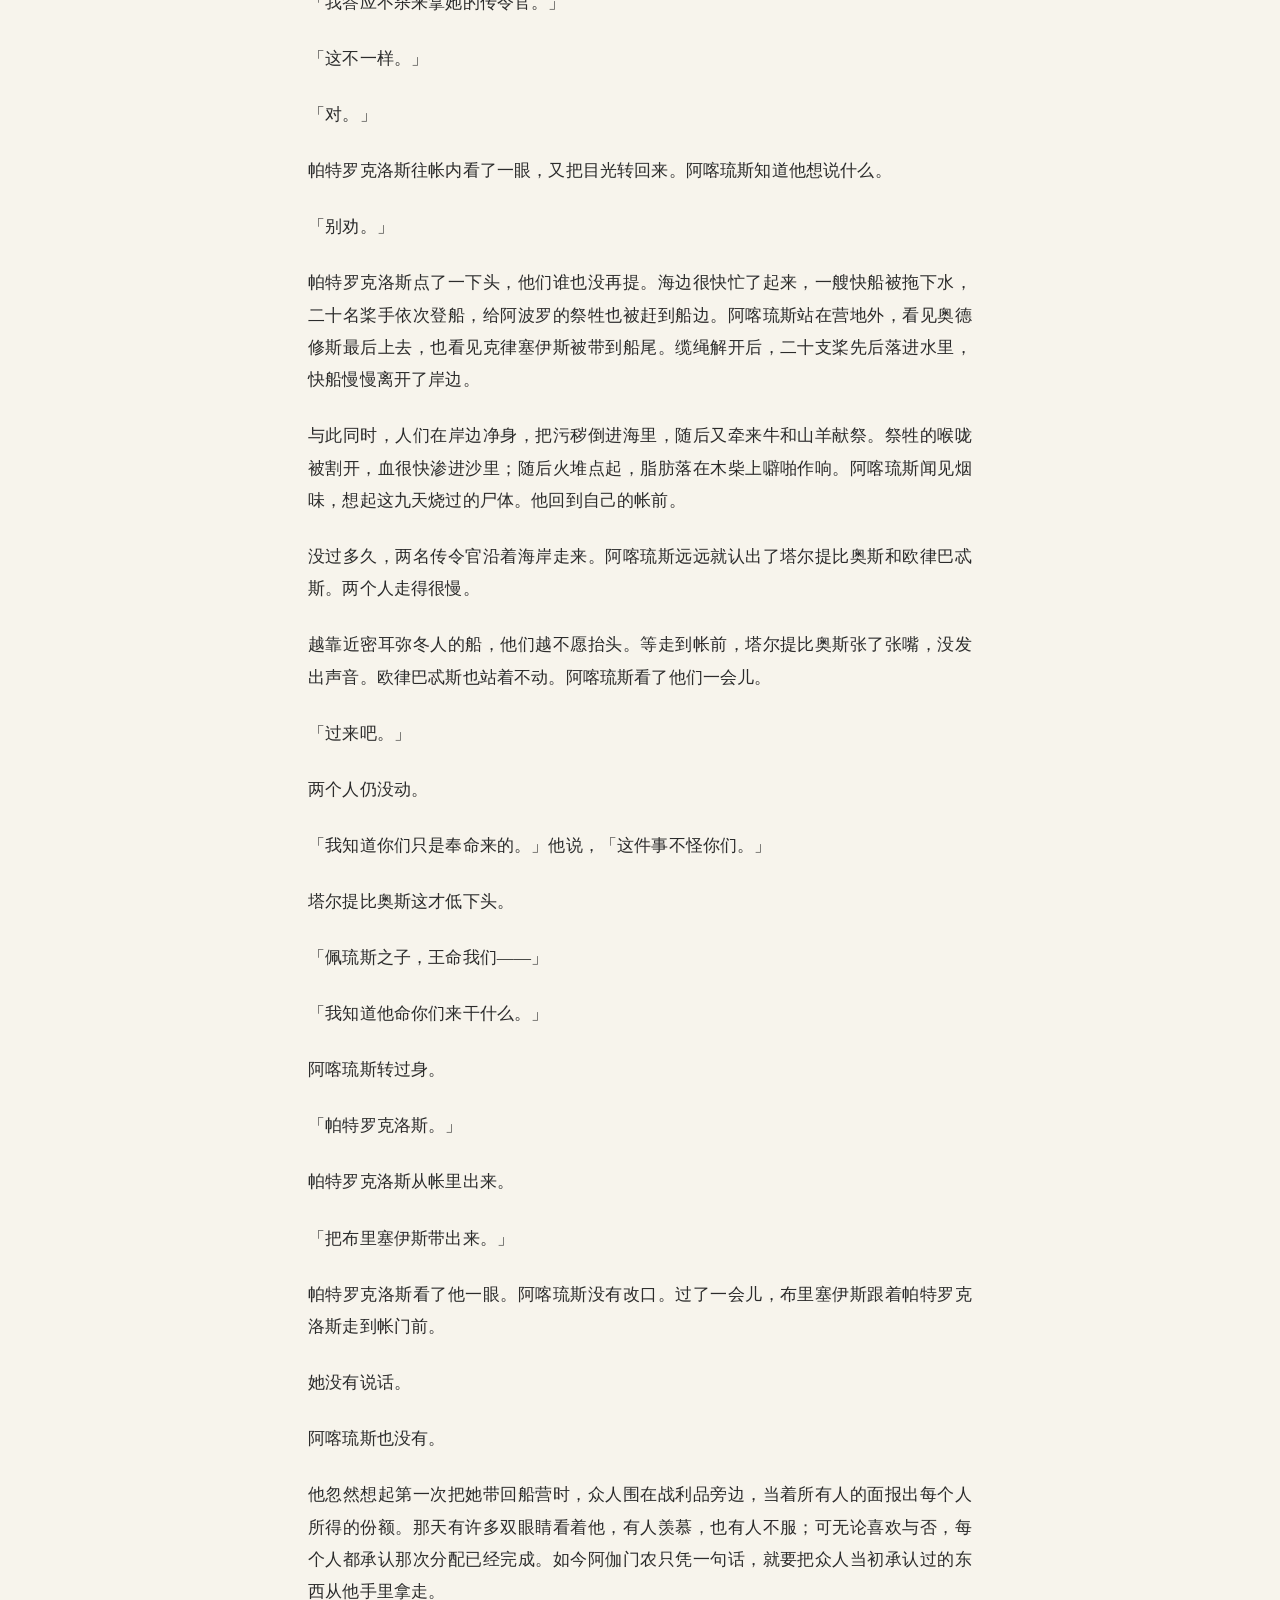
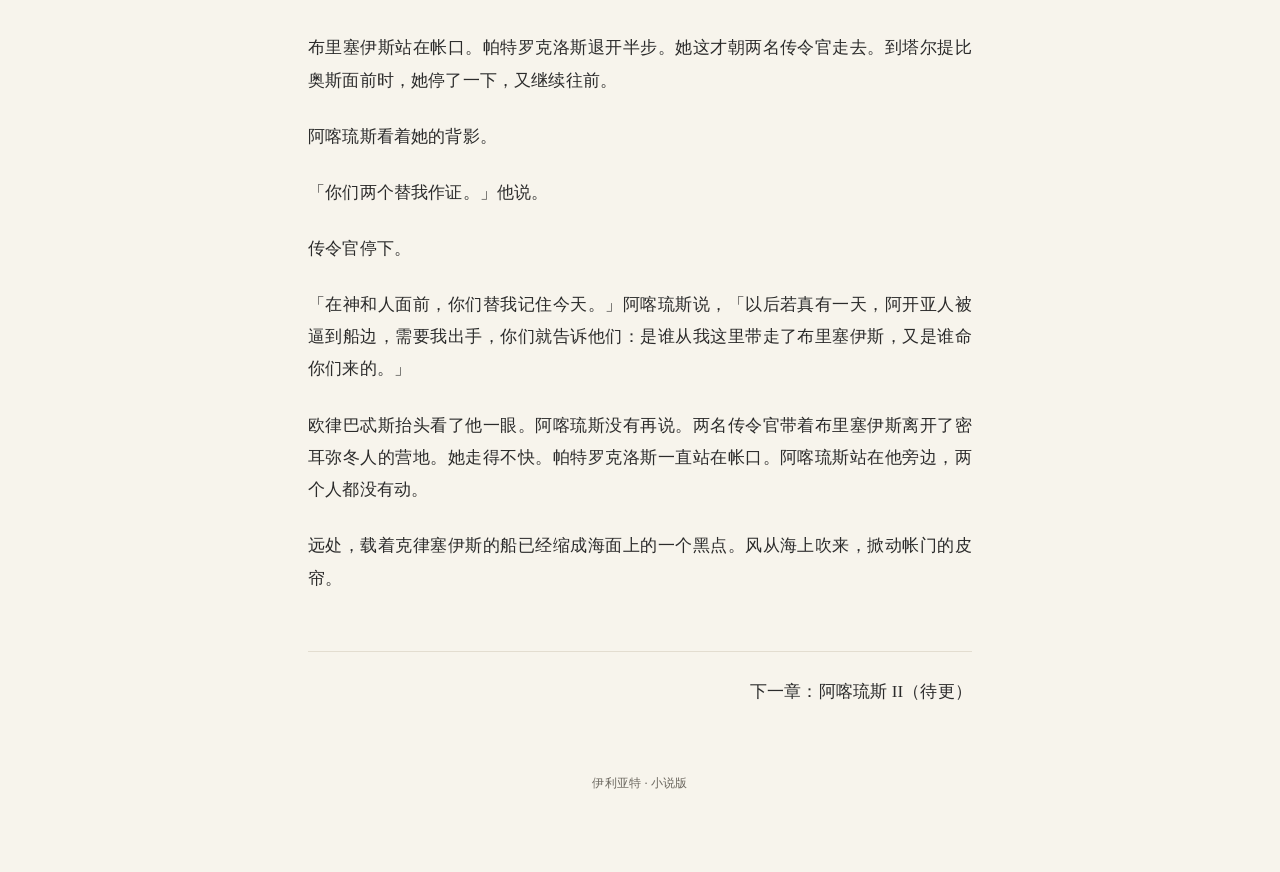
==== commit 0e3d34d7: "ch01 v3.1 最终定稿：张炎全文微调锁定版" ====
--- a/chapters/ch01.html
+++ b/chapters/ch01.html
@@ -19,7 +19,7 @@
 
   <article class="chapter-body">
     <p>克律塞斯来到船营的时候，阿喀琉斯正站在一群阿开亚人后面。</p>
-    <p>老人穿过晒得发白的沙地，走得不快。他一只手拄着金杖，杖头缠着阿波罗的羊毛花环，另一只手始终空着，像是怕别人误会他带了武器。几个随从跟在后面，把赎金抬到众人看得见的地方。人群渐渐安静下来。</p>
+    <p>老人穿过晒得发白的沙地，走得不快。老人拄着金杖，杖头缠着阿波罗的羊毛花环。几个随从跟在后面，把赎金抬到众人看得见的地方。人群渐渐安静下来。</p>
     <p>阿喀琉斯认得这个老人：克律塞斯，远射之神阿波罗的祭司。那个分给阿伽门农的姑娘，正是他的女儿。老人先向两个阿特柔斯之子行礼，随后又朝四周的人举起手。</p>
     <p>「愿奥林匹斯诸神让你们攻下普里阿摩斯的城，也让你们平安回家。」他的嗓音已经老了，却没有发颤，「把我的女儿还给我。赎金都带来了。看在阿波罗的份上。」</p>
     <p>四周先有几个人应声，很快便有人喊着收下赎金，把姑娘还给祭司。仗已经打了九年，谁都明白一份足够厚的赎金意味着什么，也没人愿意无缘无故得罪阿波罗的祭司。</p>
@@ -28,7 +28,7 @@
     <p>人群安静了下来。他的嗓子低沉而沙哑，但大家听清了他说的每一个字。</p>
     <p>「别让我再在船边看见你。你的权杖救不了你，神的花环也救不了你。」</p>
     <p>克律塞斯没有动。</p>
-    <p>「你的女儿是我的了」阿伽门农继续说，「她会跟我回阿尔戈斯，白天织布，晚上为我暖床。」</p>
+    <p>「你的女儿是我的了。」阿伽门农继续说，「她会跟我回阿尔戈斯，白天织布，晚上为我暖床。」</p>
     <p>老人握金杖的手收紧了一下。</p>
     <p>「滚。趁我还有耐心。」</p>
     <p>没有人再喊着收赎金。克律塞斯向阿伽门农低了一次头，转过身去。</p>
@@ -57,7 +57,7 @@
     <p>到天黑前，他死了。阿喀琉斯亲手把那杆还没磨完的矛放到尸体旁边。</p>
     <p>火堆点起来时，风把烟吹向海上。隔着几排营帐，另一处焚尸堆也亮了起来。没过多久，营地另一头又升起第三处火光。</p>
     <p>往后的日子，没人再说毒芹。</p>
-    <p>牲口的尸体被拖远，人的尸体却越来越多。白天有人咳着咳着倒下，夜里火堆一处接一处地烧。烧尸体的人不得不用布蒙住自己的嘴。然而，他们心里都很清楚，也许第二天躺在这里的就会是自己。</p>
+    <p>牲口的尸体被拖远，人的尸体却越来越多。白天有人咳着咳着倒下，夜里火堆一处接一处地烧。烧尸体的人不得不用布蒙住自己的嘴。阿喀琉斯望着他们，心里却明白，也许第二天被抬到这里的，就会是这些正在火边忙碌的人。</p>
     <p>空气里总有油脂、木柴和焦肉混在一起的气味，连海风都压不住。阿喀琉斯开始记不住每一堆火烧的是谁。</p>
     <p>第九天晚上，他坐在帐里擦拭长枪的木杆。帕特罗克洛斯在另一边分拣药草，外头又传来咳嗽声。</p>
     <p>那咳嗽一声接着一声。阿喀琉斯终于把枪杆放下。那天夜里，他没睡着。第二天一早，一个念头落进他脑子里：把人都召集起来，问个明白。这个念头来得如此迅猛、强烈，就像有什么东西把它直接推进了阿喀琉斯的身体。</p>
@@ -71,7 +71,7 @@
     <p>集会地点就在船营之间的空地上。人来得比往常快。没人愿意继续坐在自己的营帐里等下一场高热找上门。有人还穿着沾灰的短衣，有人的手臂上留着搬尸体时蹭到的黑印。阿伽门农最后才到，披着斗篷，权杖握在手里。阿喀琉斯等他站定，直接开口。</p>
     <p>「再这么死下去，我们不用等赫克托耳来杀。」</p>
     <p>阿伽门农看向他，没有答话。</p>
-    <p>「如果瘟疫是神给的，就找出是哪位神。」阿喀琉斯环视众人，「不管是先知、祭司，还是懂梦兆的人，都让他站出来。我们得知道阿波罗为什么发怒，究竟少了哪一份祭，还是有谁许下的誓没有还。」</p>
+    <p>「不管是先知、祭司，还是懂梦兆的人，都让他站出来。」阿喀琉斯环视众人，「我们得知道阿波罗为什么发怒，究竟少了哪一份祭，还是有谁许下的誓没有还。」</p>
     <p>人群里有人转头去看卡尔卡斯。先知没有马上动。阿喀琉斯也看着他。卡尔卡斯终于从人群里走出来。他比阿喀琉斯记忆中更瘦，眼下发青，像这些天也没睡好。可他没有先谈神，也没有先谈瘟疫。</p>
     <p>「佩琉斯之子。」他说，「我可以告诉你原因。但你得先答应一件事。」</p>
     <p>「说。」</p>
@@ -85,11 +85,11 @@
     <p>这一次，人群彻底安静了。卡尔卡斯转向阿伽门农。</p>
     <p>「阿波罗不是因为祭牲少了，也不是因为哪句誓言忘了还。」他的声音很平，「是克律塞斯。」</p>
     <p>阿喀琉斯看见阿伽门农的手指在权杖上动了一下。</p>
-    <p>「你羞辱了他的祭司，又扣着他的女儿。瘟疫不会停，除非把克律塞伊斯还给她父亲，不收赎金，再送一百头牲畜去克律塞献祭。」</p>
+    <p>「你羞辱了克律塞斯，又不肯放还他的女儿。瘟疫不会停，除非把克律塞伊斯还给她父亲，不收赎金，再送一百头牲畜去克律塞献祭。」</p>
     <p>没人说话。海风从众人之间穿过去，把一小片灰吹到阿喀琉斯脚边。阿伽门农先看卡尔卡斯，又看了一眼阿喀琉斯。</p>
     <p>「凶兆的预言者。」</p>
     <p>他的声音比刚才更哑。</p>
-    <p>「你这张嘴从来没替我说过一句好话。只要是坏事，你总能看见；好事到了你眼前，你也能把它看没。」</p>
+    <p>「你这张嘴从来没替我说过一句好话。你预言的总是灾祸，就没有一件让我听了高兴的事？」</p>
     <p>卡尔卡斯没有争辩。阿伽门农的下颌绷了起来。</p>
     <p>「好。我可以把姑娘还回去，如果这样能让军队活下来。」阿伽门农说，「我宁愿要活的战士，而不是一个女人。」</p>
     <p>有人刚松了一口气，他又接着说：</p>
@@ -114,12 +114,10 @@
     <p>「你说什么？」</p>
     <p>「我说你贪得无厌。」阿喀琉斯往前走了一步，「谁还愿意替你打仗？特洛伊人没抢过我的牛，也没烧过佛提亚的田。我漂过这么远的海，不是为他们来的。我们来，是为了给你和你弟弟讨脸面。」</p>
     <p>墨涅拉俄斯在旁边动了一下，最终没有开口。</p>
-    <p>「每回攻下一座城，冲在前面的是我们；等战利品堆出来，你拿走的却总是最多。」阿喀琉斯说，「现在你自己的那份保不住了，又来抢我们的。」</p>
+    <p>「每回攻下一座城，冲在前面的是我们；等战利品堆出来，你拿走的却总是最多。」阿喀琉斯说，「现在你自己的那份保不住了，又来抢我们的。我会带人回佛提亚去，不再留在这里，受了你的羞辱还替你搜罗战利品。」</p>
     <p>阿伽门农的脸已经涨红。</p>
-    <p>「那就回去。」他说。</p>
-    <p>阿喀琉斯停住。</p>
-    <p>「什么？」</p>
-    <p>「你想走就走。带着你的船，带着你的密耳弥冬人，回佛提亚去。」阿伽门农说得很快，沙哑的声音越来越重，「我不会求你留下。这里有的是愿意尊敬我的王，宙斯也会给我荣耀。」</p>
+    <p>「那就回去。」他说，「带着你的船，带着你的密耳弥冬人，回佛提亚去。」</p>
+    <p>阿伽门农说得很快，沙哑的声音越来越重：「我不会求你留下。这里有的是愿意尊敬我的王，宙斯也会给我荣耀。」</p>
     <p>他看着阿喀琉斯，几乎一字一顿。</p>
     <p>「所有王里面，我最厌恶的就是你。除了争吵和打仗，你还会什么？走到哪里都非要压别人一头。你有这份勇武，是神给你的，不是你自己挣来的。」</p>
     <p>阿喀琉斯没有说话。四周的人往后退开了一点。阿伽门农看见了。</p>
@@ -136,7 +134,7 @@
     <p>他甚至知道第一下该从哪里进去。</p>
     <p>就在这时，后脑猛地一痛。</p>
     <p>有人从背后攥住了他的头发。</p>
-    <p>力道大得不像人。阿喀琉斯猛然回头。灰色的眼睛正看着他。四周的人还站在原地。大埃阿斯盯着他的手，奥德修斯皱着眉，阿伽门农的嘴唇仍在动。没有一个人看见站在阿喀琉斯身后的女人。阿喀琉斯的手仍握着剑柄。</p>
+    <p>力道大得不像人。阿喀琉斯猛然回头。灰色的眼睛正看着他。四周的人还站在原地。大埃阿斯盯着他的手，奥德修斯皱着眉，阿伽门农的嘴唇仍在动。他们谁也没朝她看上一眼。阿喀琉斯的手仍握着剑柄。</p>
     <p>「你来干什么？」他低声问。</p>
     <p>雅典娜没有松手。</p>
     <p>「让你别做蠢事。」</p>
@@ -161,10 +159,9 @@
     <p>「你有胆披甲站到真正的战士中间吗？伏击的时候，你也从不肯跟最勇的人走在一起。你只会坐在船营里，盯着别人手里有什么值得抢。」</p>
     <p>「阿喀琉斯——」有人想拦他。</p>
     <p>他没有停。</p>
-    <p>「这根权杖以后不会再长叶子。」</p>
-    <p>他从身边人手里拿过一根权杖，举到众人面前。木头早已削去树皮，铜刀刮净枝叶，握在王与长老手中已经很多年。</p>
-    <p>「它离开树干以后，就再也不会发芽。我也拿它起誓。」</p>
-    <p>阿喀琉斯把目光越过阿伽门农，看向四周的人。</p>
+    <p>阿喀琉斯从身边人手里拿过权杖，举到众人面前。杖身上的树皮早已剥净，枝叶也被铜刀削去。</p>
+    <p>「我就凭这根权杖起誓。它离开山里的树干以后，就再也不会发芽长叶了。」</p>
+    <p>阿喀琉斯不再看阿伽门农，转向四周的人。</p>
     <p>「总有一天，赫克托耳会把阿开亚人一直杀到船边。到那时候，你们都会想起我。」</p>
     <p>他重新看向阿伽门农。</p>
     <p>「你尤其会记得今天。等你终于明白，是你亲手羞辱了阿开亚人里最好的战士，你能做的也只剩下看着他们倒在船边。」</p>
@@ -180,7 +177,7 @@
     <p>他顿了一下。</p>
     <p>「那些人够强吧？」</p>
     <p>没人回答。</p>
-    <p>「当然够强。」老人自己接了下去，「其中好几个都比我强得多。可轮到我开口，他们也肯把话听完。我们一起去山里打过半人马，最后活着回来的人并不多。我一个皮罗斯来的外乡人站在他们中间，也没人因为我年轻，就把我的话当成耳边风。」</p>
+    <p>「当然够强。」老人自己接了下去，「他们比你们还强，可轮到我开口，也肯把话听完。当年是他们请我从皮罗斯过去，一起迎战山里的半人马，打败了那些强敌。我一个外乡人站在他们中间，照样能劝得动他们。」</p>
     <p>他转向阿伽门农。</p>
     <p>「所以你也听一句。姑娘既然是众人分给阿喀琉斯的，就别夺。」</p>
     <p>阿伽门农的嘴角动了一下。涅斯托尔又转向阿喀琉斯。</p>
@@ -212,9 +209,10 @@
     <p>帕特罗克洛斯往帐内看了一眼，又把目光转回来。阿喀琉斯知道他想说什么。</p>
     <p>「别劝。」</p>
     <p>帕特罗克洛斯点了一下头，他们谁也没再提。海边很快忙了起来，一艘快船被拖下水，二十名桨手依次登船，给阿波罗的祭牲也被赶到船边。阿喀琉斯站在营地外，看见奥德修斯最后上去，也看见克律塞伊斯被带到船尾。缆绳解开后，二十支桨先后落进水里，快船慢慢离开了岸边。</p>
-    <p>与此同时，阿伽门农命人清洗营地。有人把污物装进筐里倒进海中，岸边又牵来牛和山羊。祭牲的喉咙被割开，血很快渗进沙里；随后火堆点起，脂肪落在木柴上噼啪作响。阿喀琉斯闻见烟味，想起这九天烧过的尸体。他转身回帐。下午，两个传令官沿着海岸走来。阿喀琉斯远远就认出了塔尔提比奥斯和欧律巴忒斯。两个人走得很慢。</p>
+    <p>与此同时，人们在岸边净身，把污秽倒进海里，随后又牵来牛和山羊献祭。祭牲的喉咙被割开，血很快渗进沙里；随后火堆点起，脂肪落在木柴上噼啪作响。阿喀琉斯闻见烟味，想起这九天烧过的尸体。他回到自己的帐前。</p>
+    <p>没过多久，两名传令官沿着海岸走来。阿喀琉斯远远就认出了塔尔提比奥斯和欧律巴忒斯。两个人走得很慢。</p>
     <p>越靠近密耳弥冬人的船，他们越不愿抬头。等走到帐前，塔尔提比奥斯张了张嘴，没发出声音。欧律巴忒斯也站着不动。阿喀琉斯看了他们一会儿。</p>
-    <p>「进来吧。」</p>
+    <p>「过来吧。」</p>
     <p>两个人仍没动。</p>
     <p>「我知道你们只是奉命来的。」他说，「这件事不怪你们。」</p>
     <p>塔尔提比奥斯这才低下头。</p>
@@ -227,7 +225,8 @@
     <p>帕特罗克洛斯看了他一眼。阿喀琉斯没有改口。过了一会儿，布里塞伊斯跟着帕特罗克洛斯走到帐门前。</p>
     <p>她没有说话。</p>
     <p>阿喀琉斯也没有。</p>
-    <p>他忽然想起第一次把她带回船营时，众人围在战利品旁边，当着所有人的面报出每个人所得的份额。那天有许多双眼睛看着他，有人羡慕，也有人不服；可无论喜欢与否，每个人都承认那次分配已经完成。如今阿伽门农只凭一句话，就要把众人当初承认过的东西从他手里拿走。布里塞伊斯站在帐口。帕特罗克洛斯退开半步。她这才朝两名传令官走去。到塔尔提比奥斯面前时，她停了一下，又继续往前。</p>
+    <p>他忽然想起第一次把她带回船营时，众人围在战利品旁边，当着所有人的面报出每个人所得的份额。那天有许多双眼睛看着他，有人羡慕，也有人不服；可无论喜欢与否，每个人都承认那次分配已经完成。如今阿伽门农只凭一句话，就要把众人当初承认过的东西从他手里拿走。</p>
+    <p>布里塞伊斯站在帐口。帕特罗克洛斯退开半步。她这才朝两名传令官走去。到塔尔提比奥斯面前时，她停了一下，又继续往前。</p>
     <p>阿喀琉斯看着她的背影。</p>
     <p>「你们两个替我作证。」他说。</p>
     <p>传令官停下。</p>
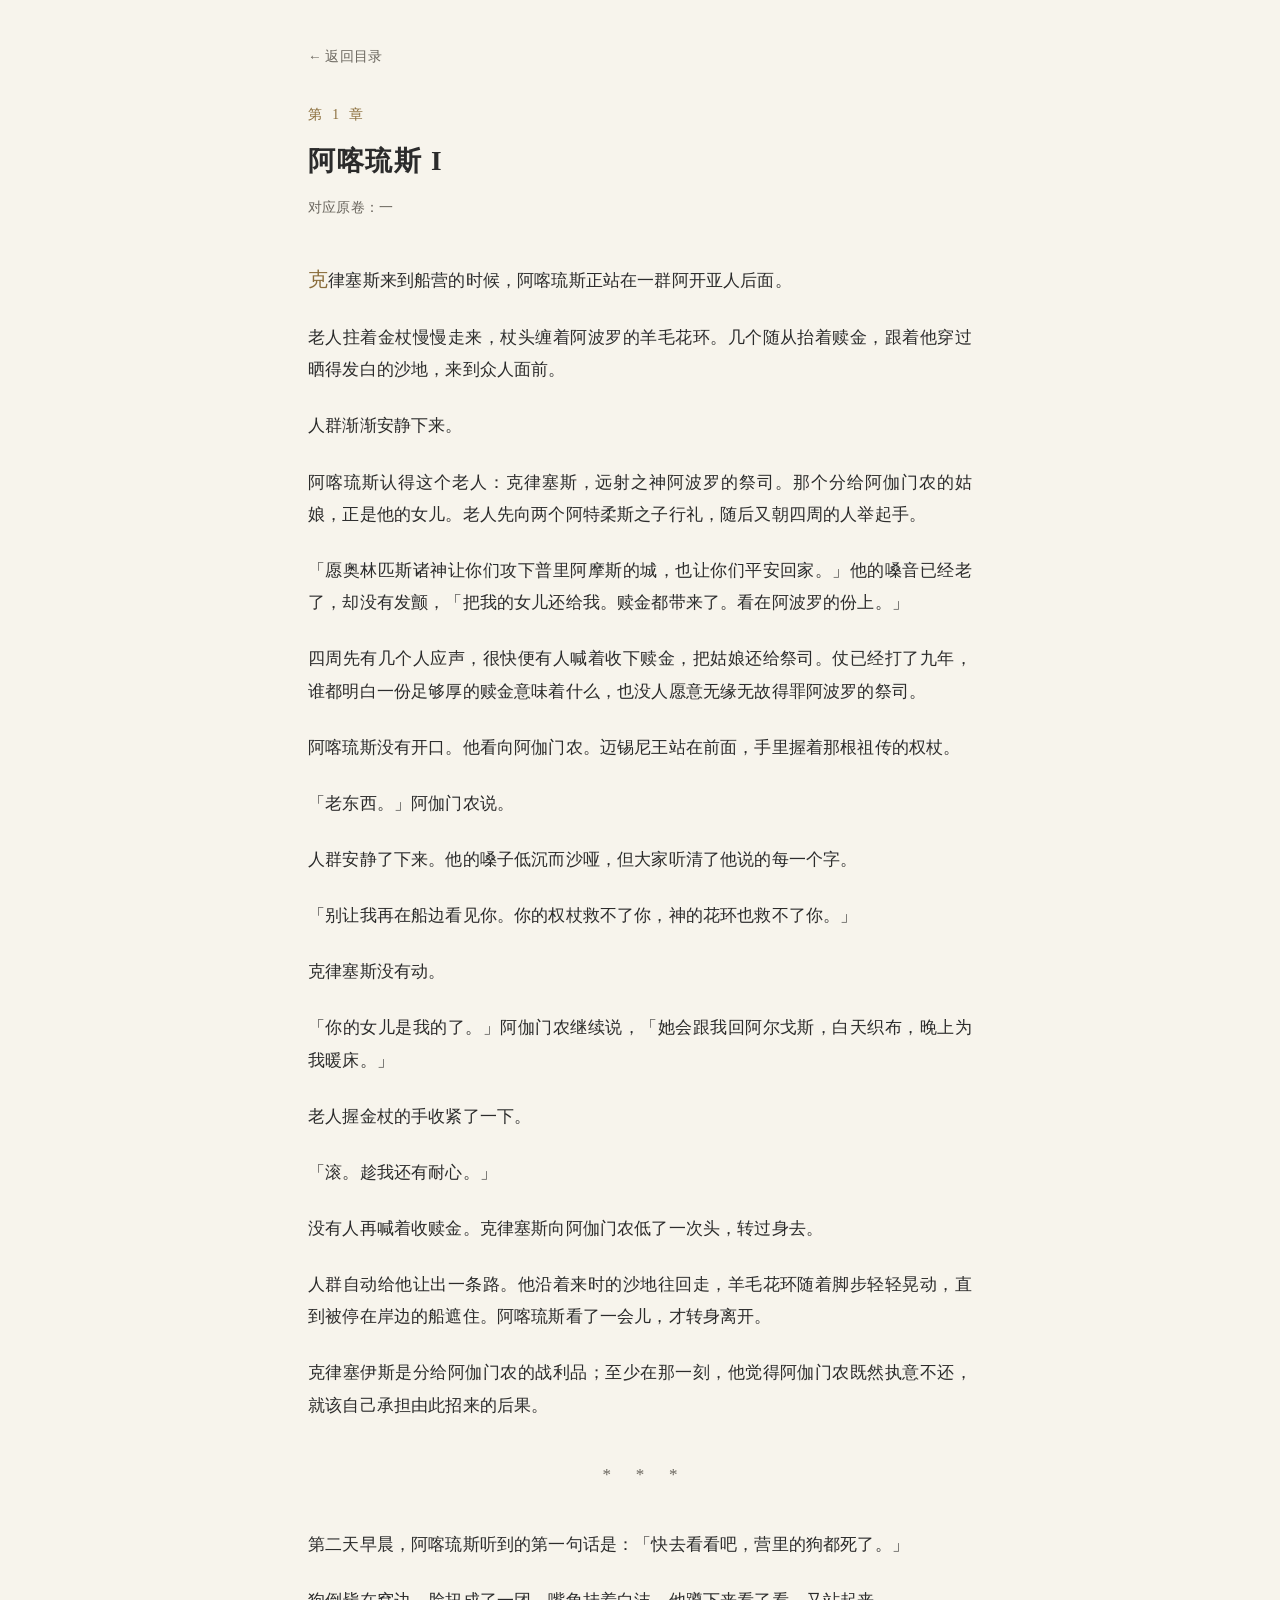
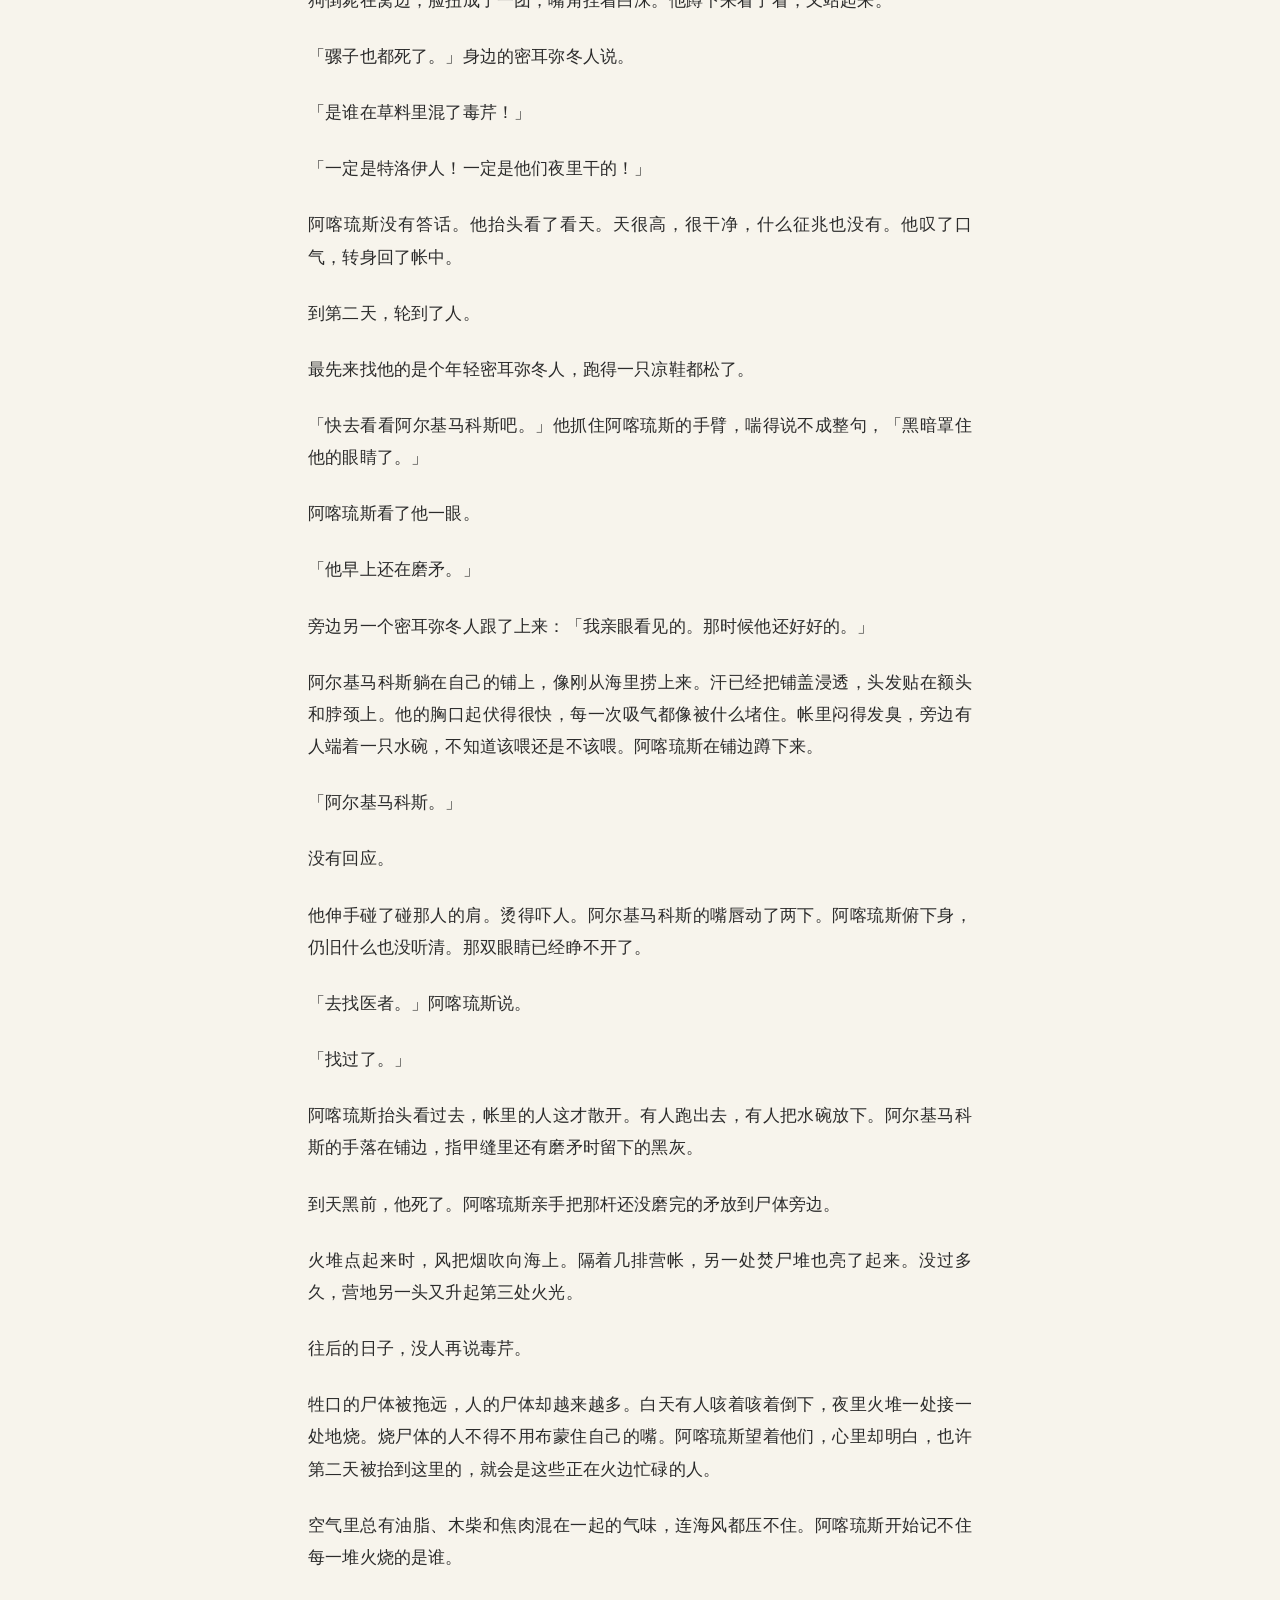
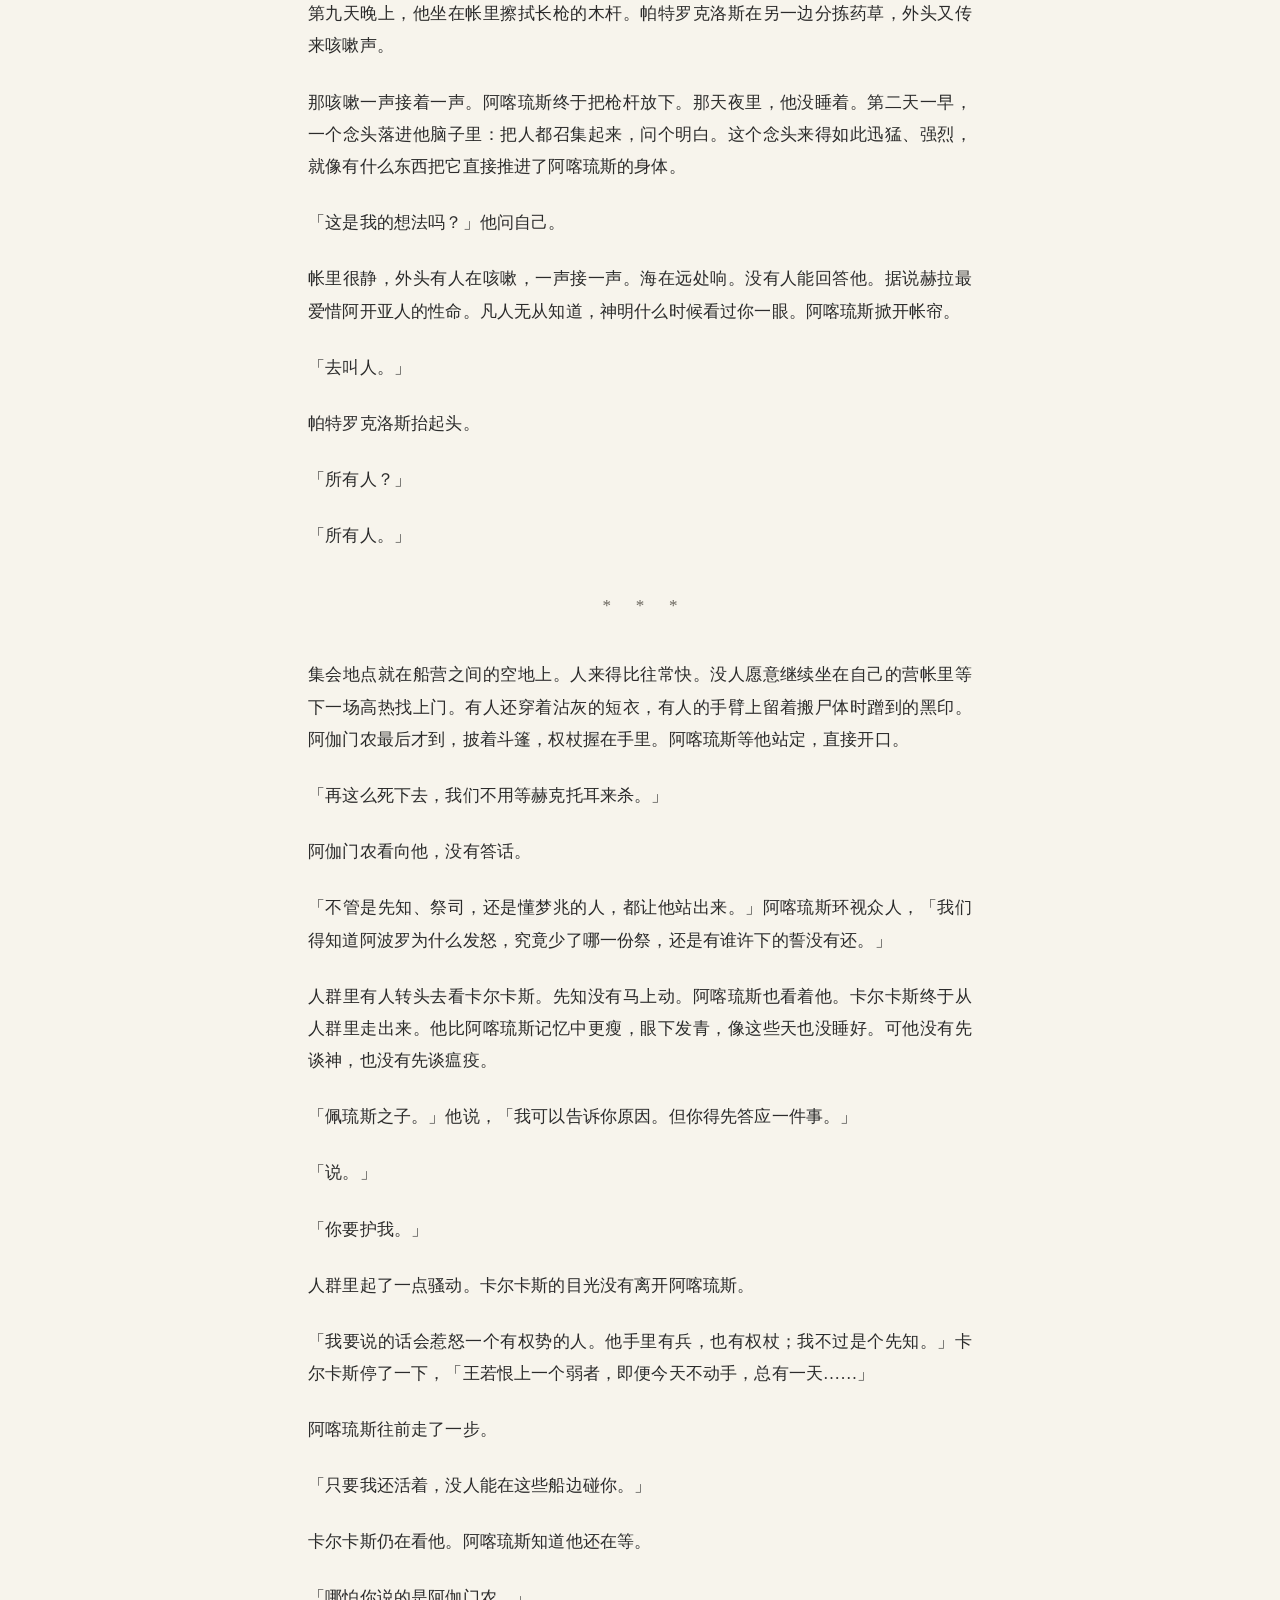
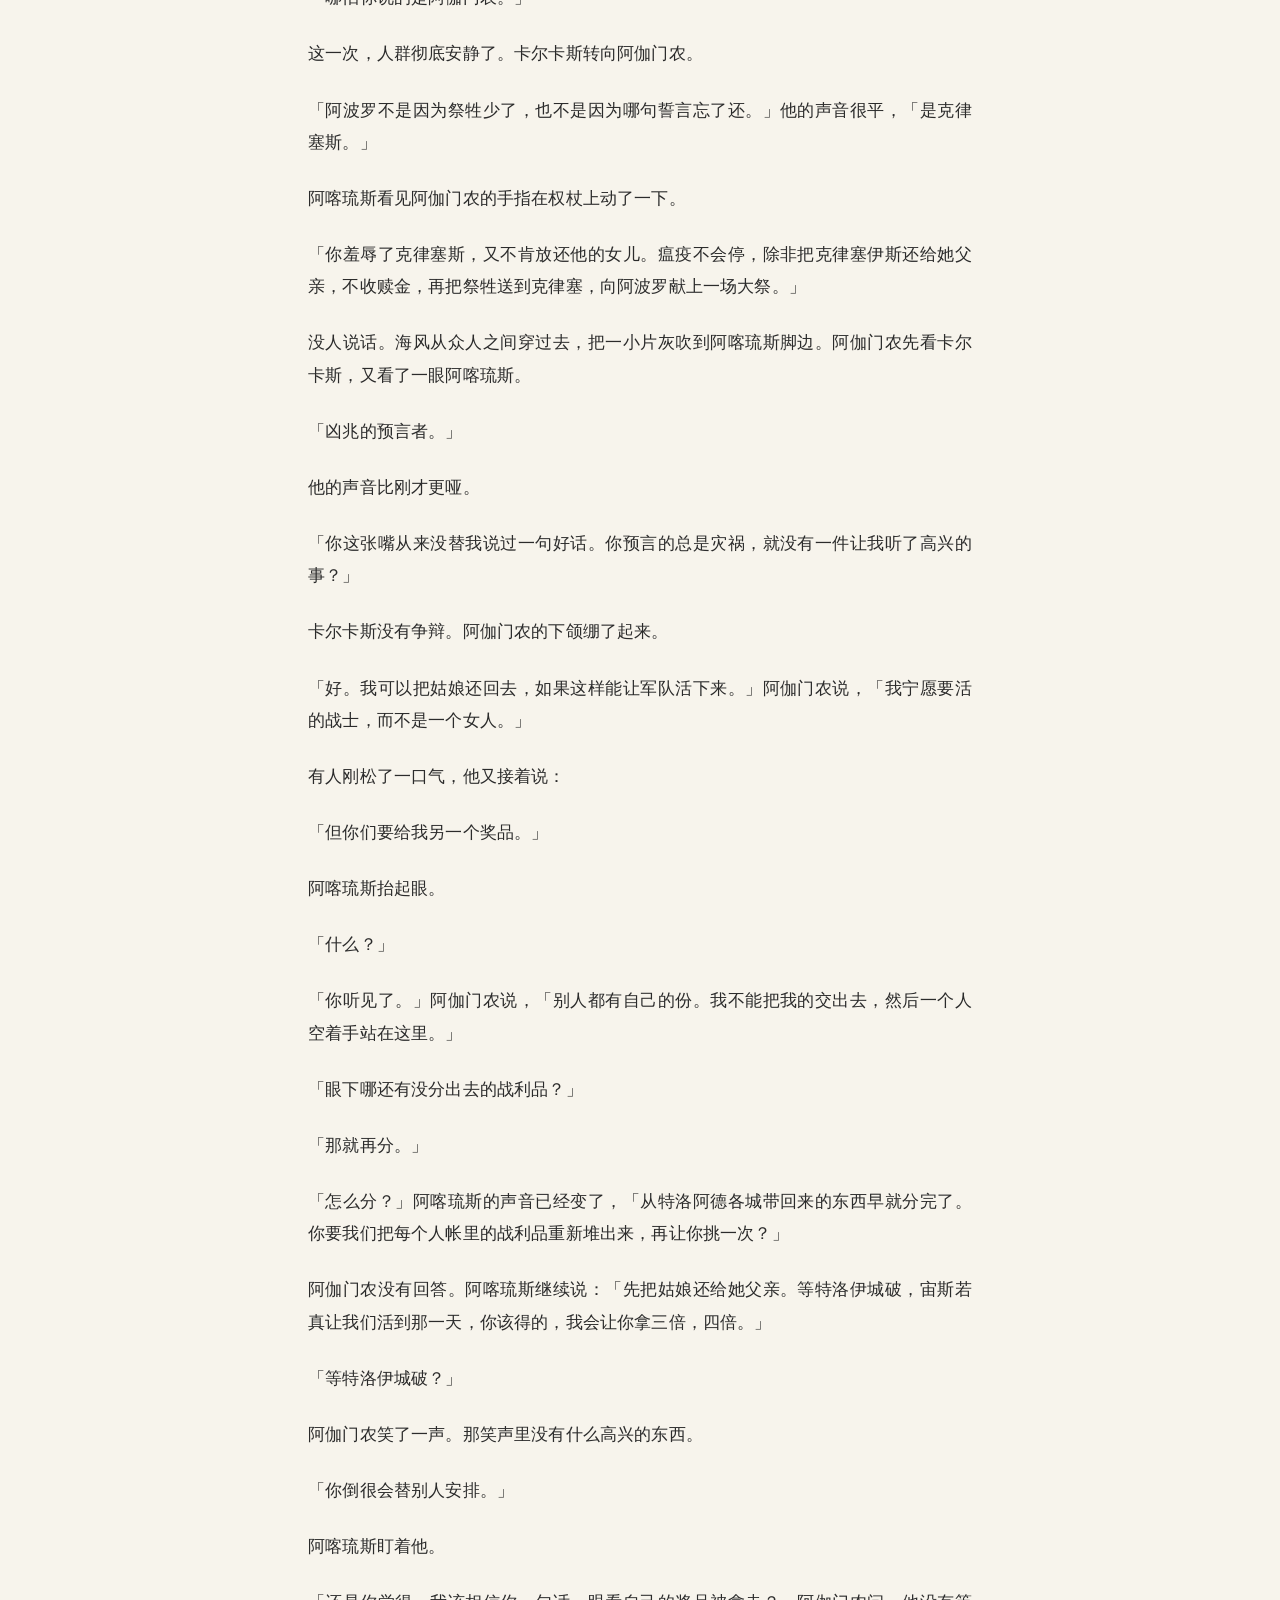
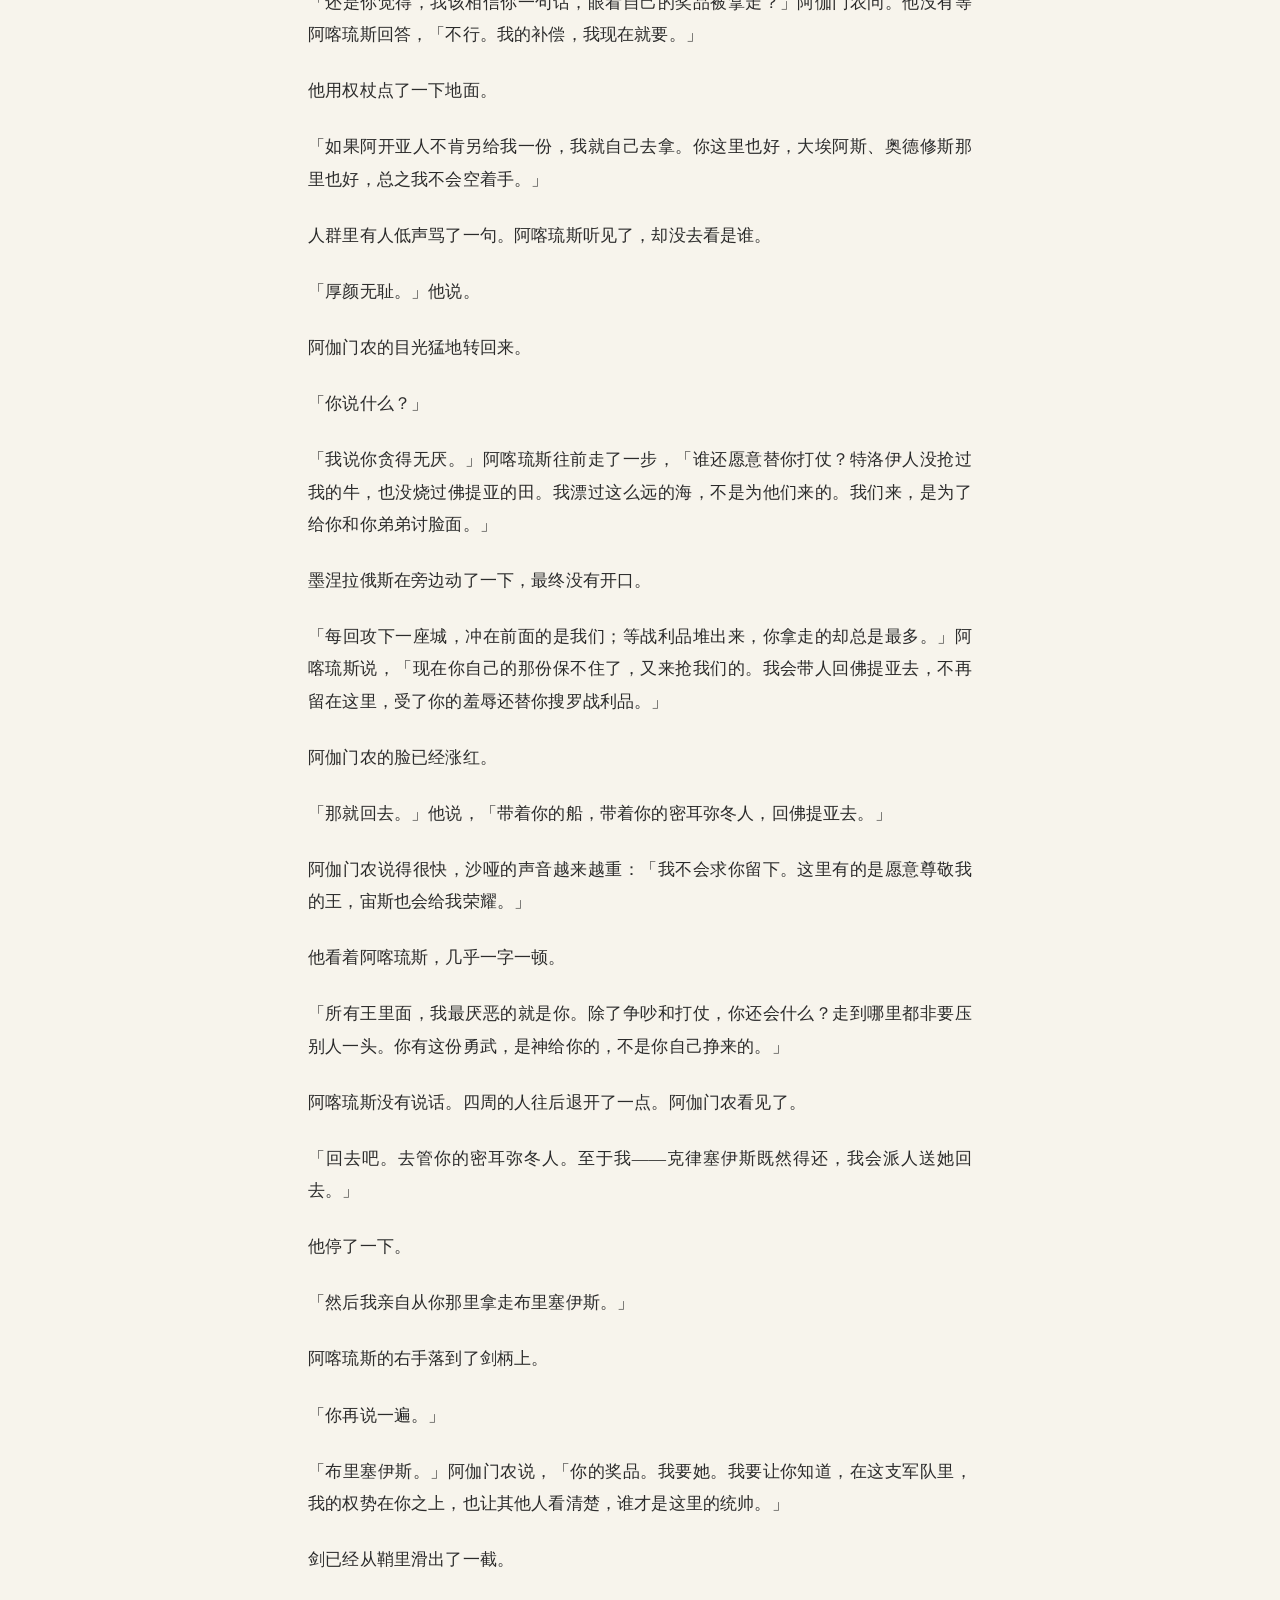
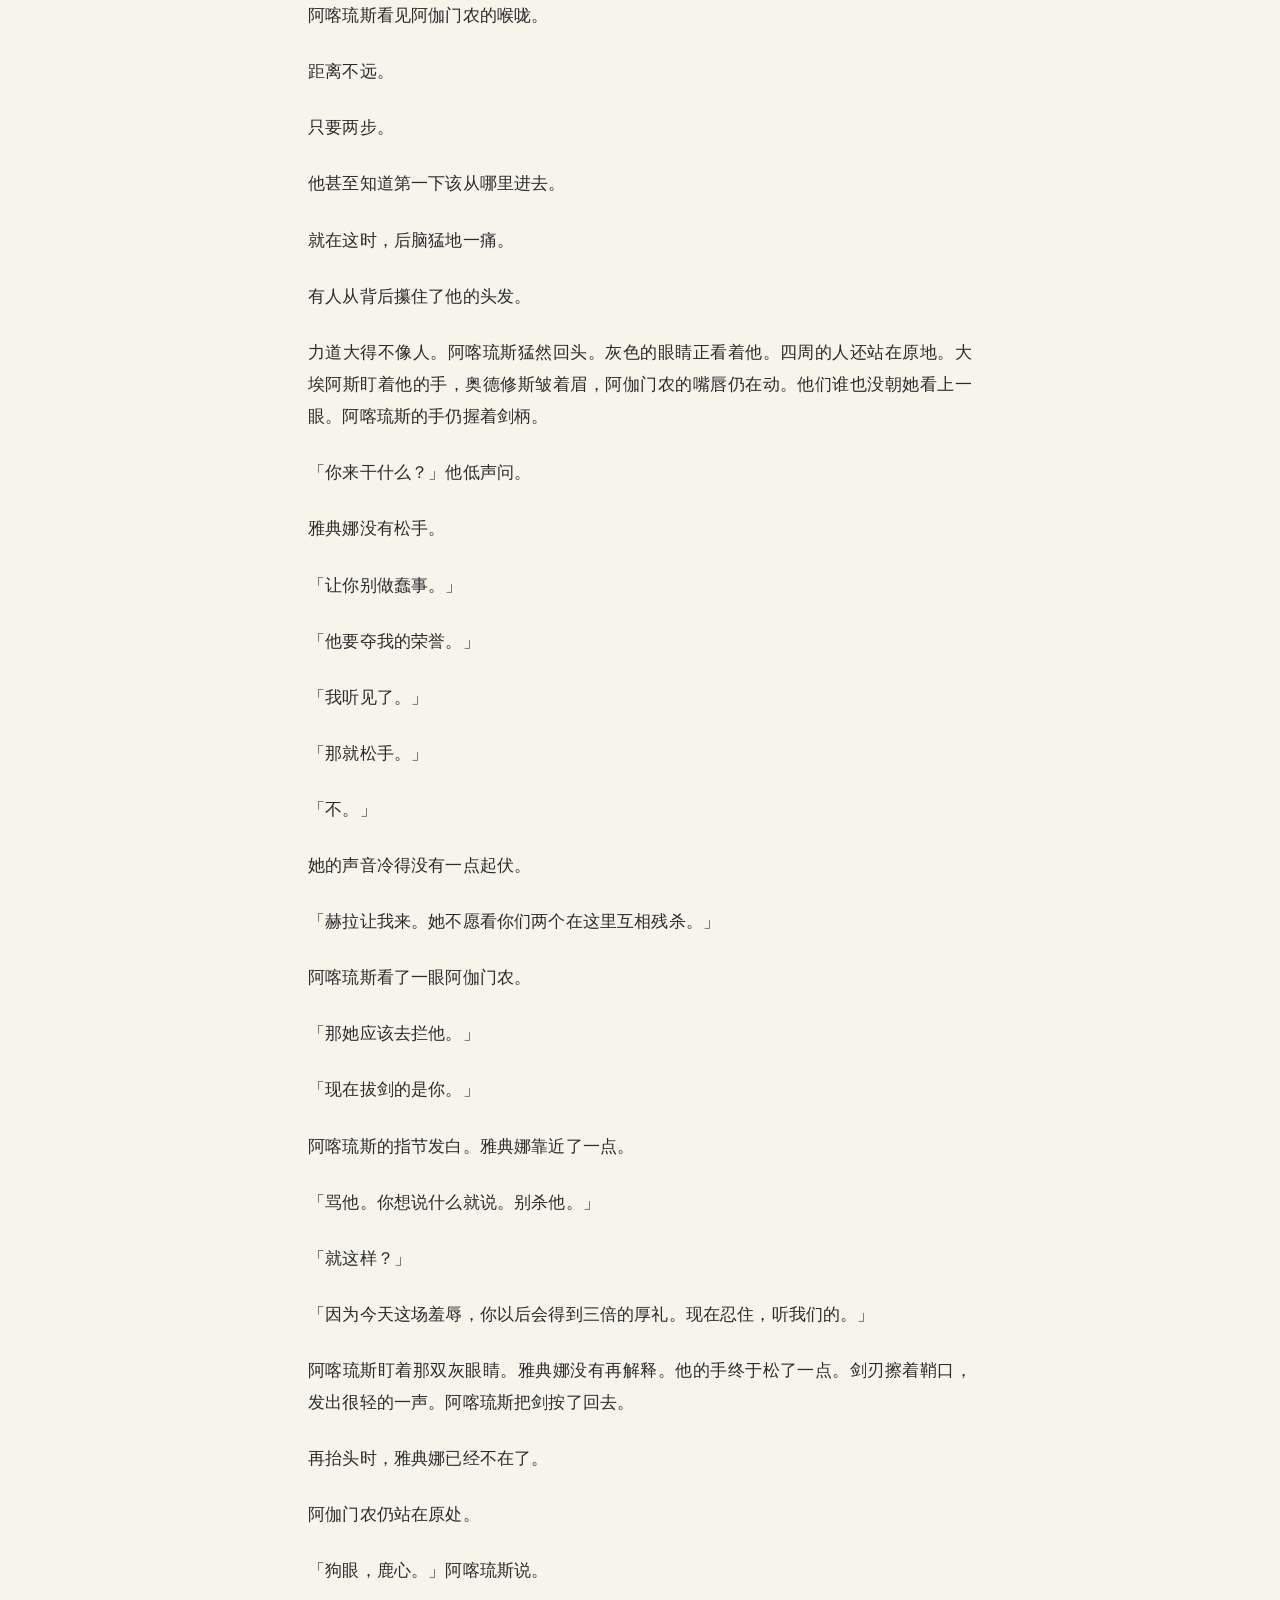
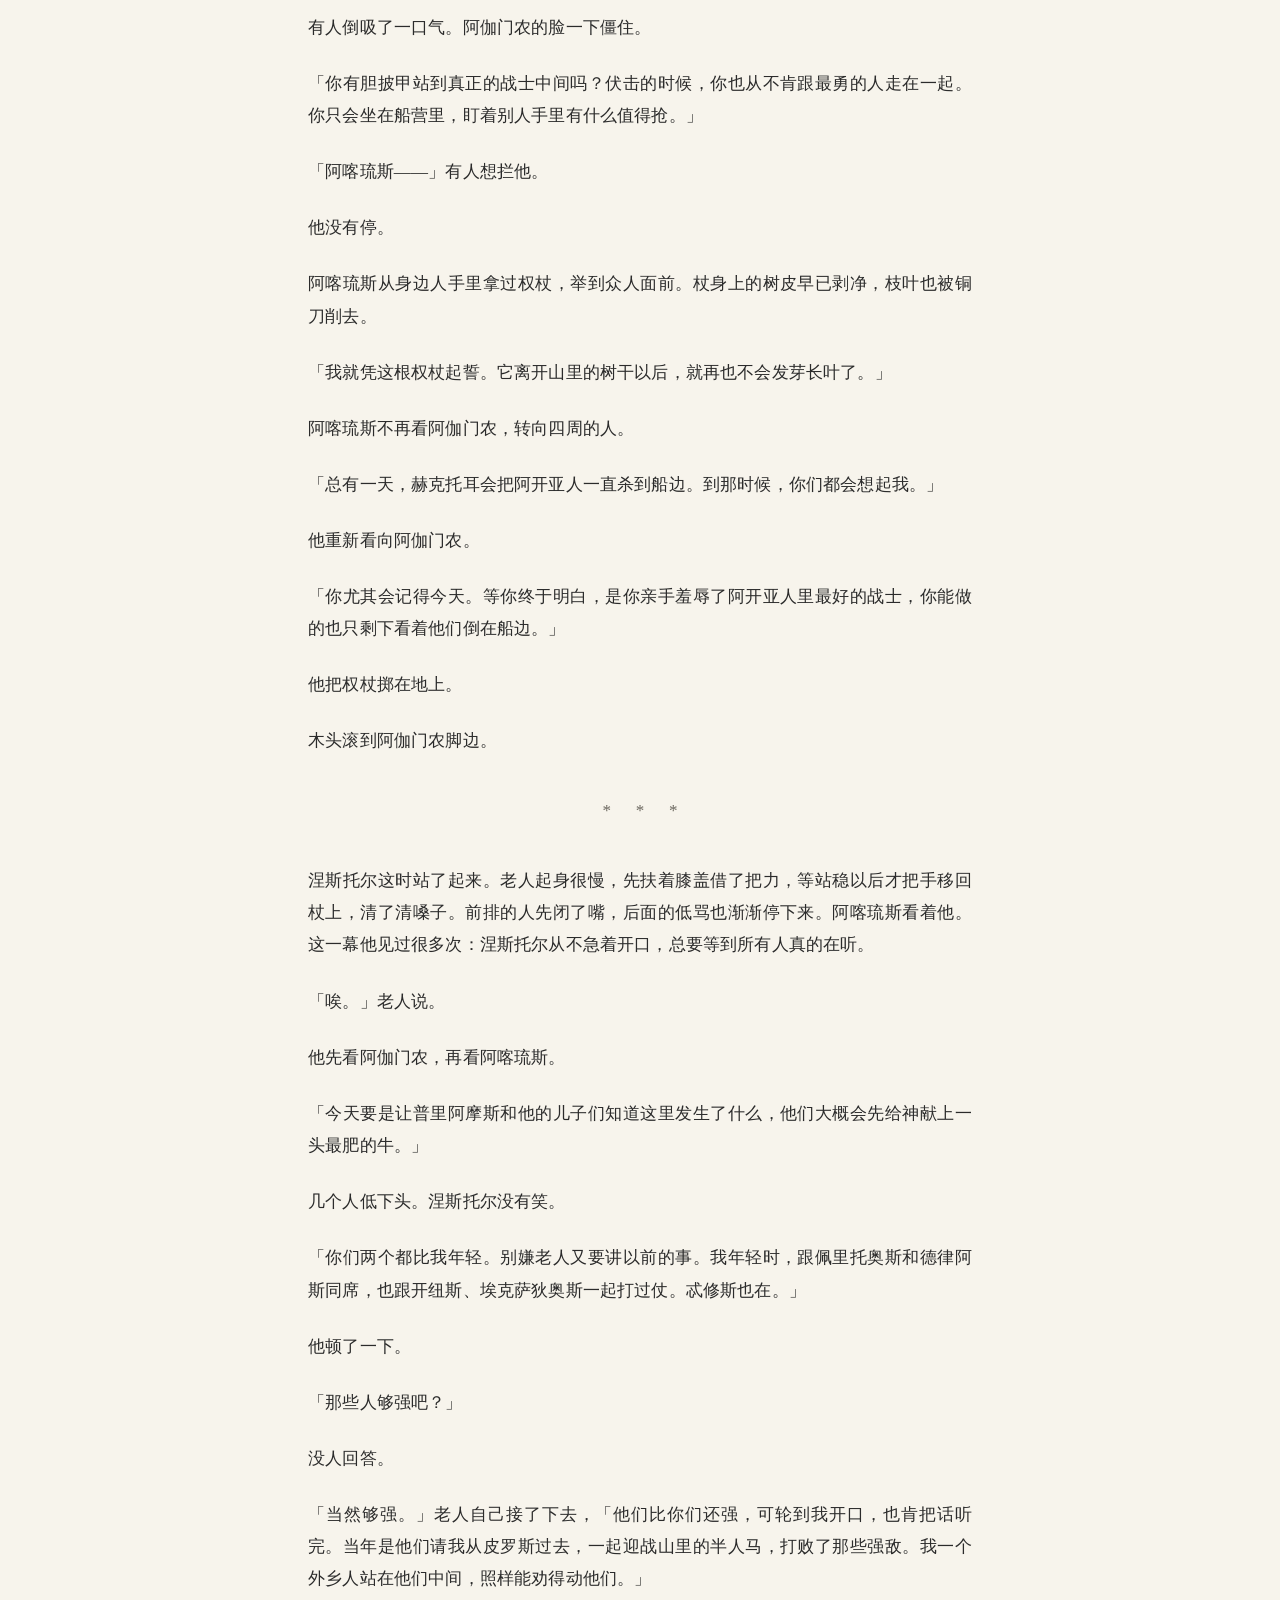
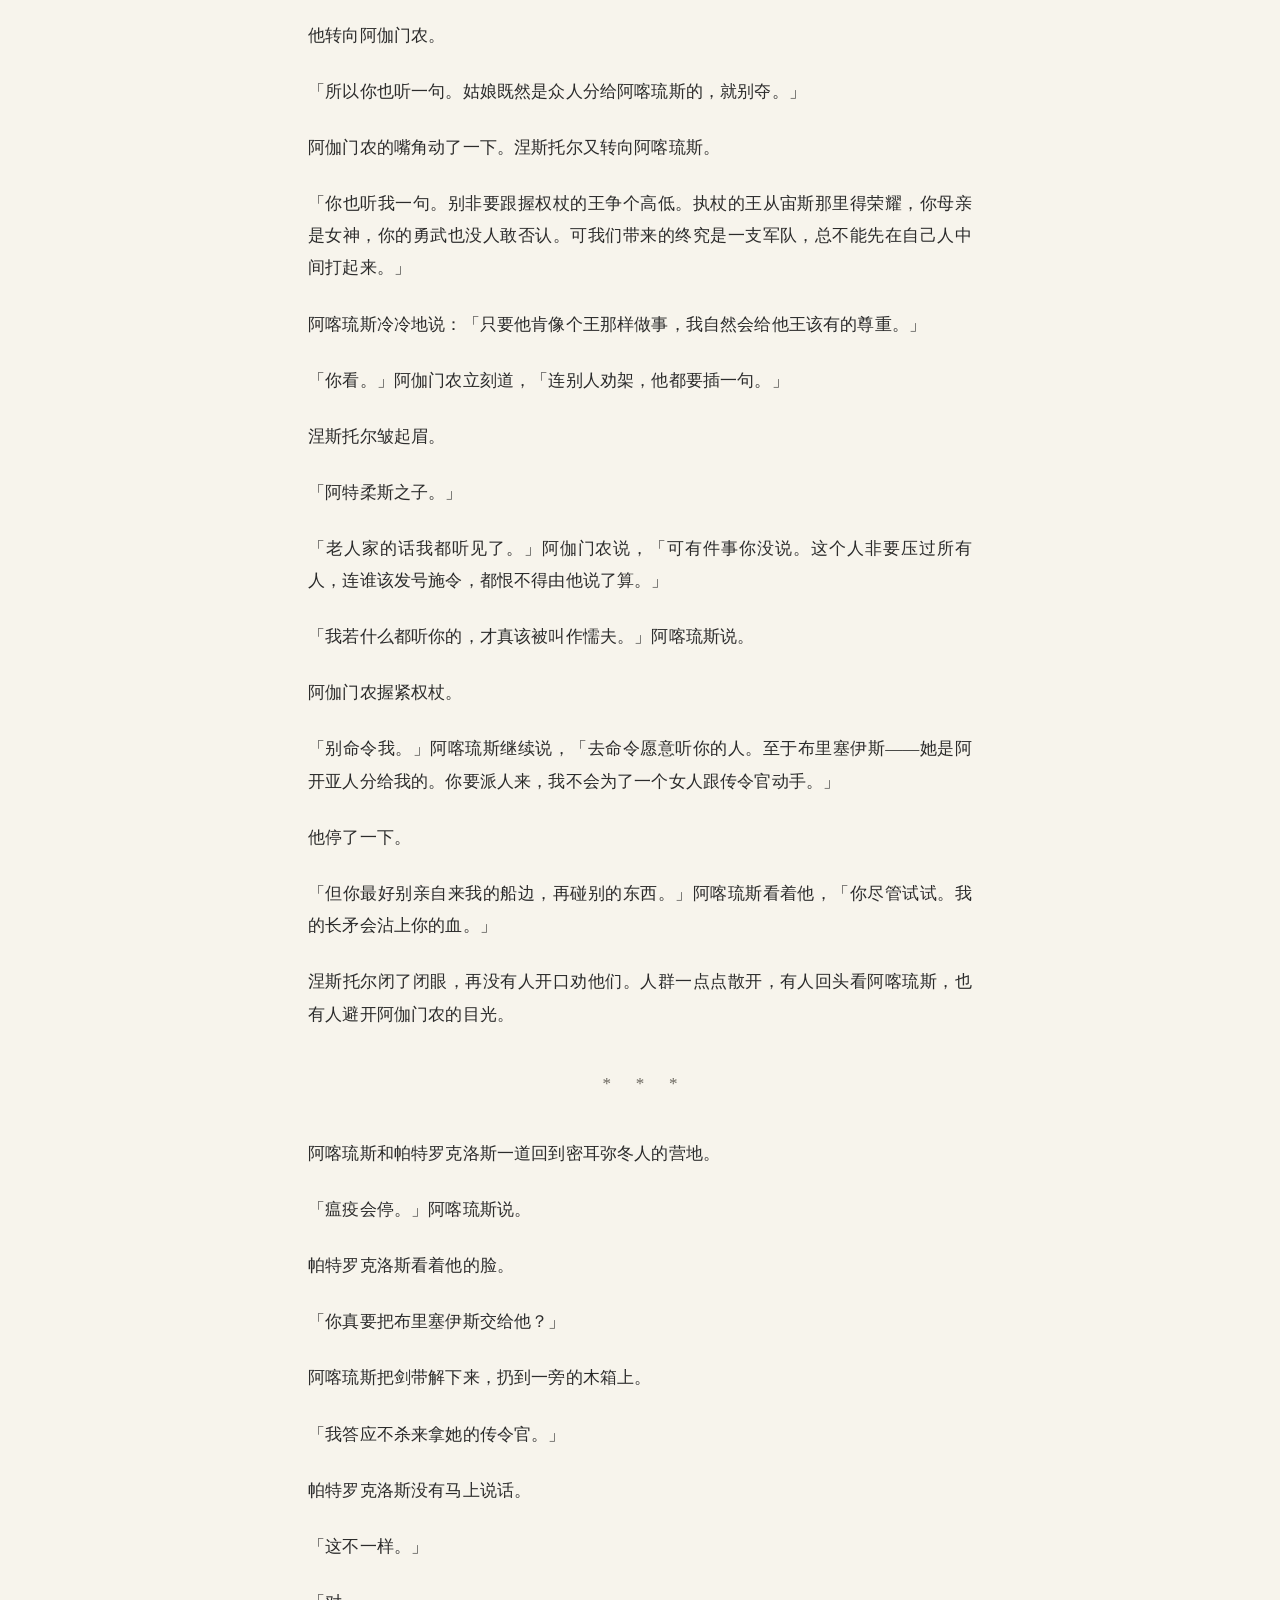
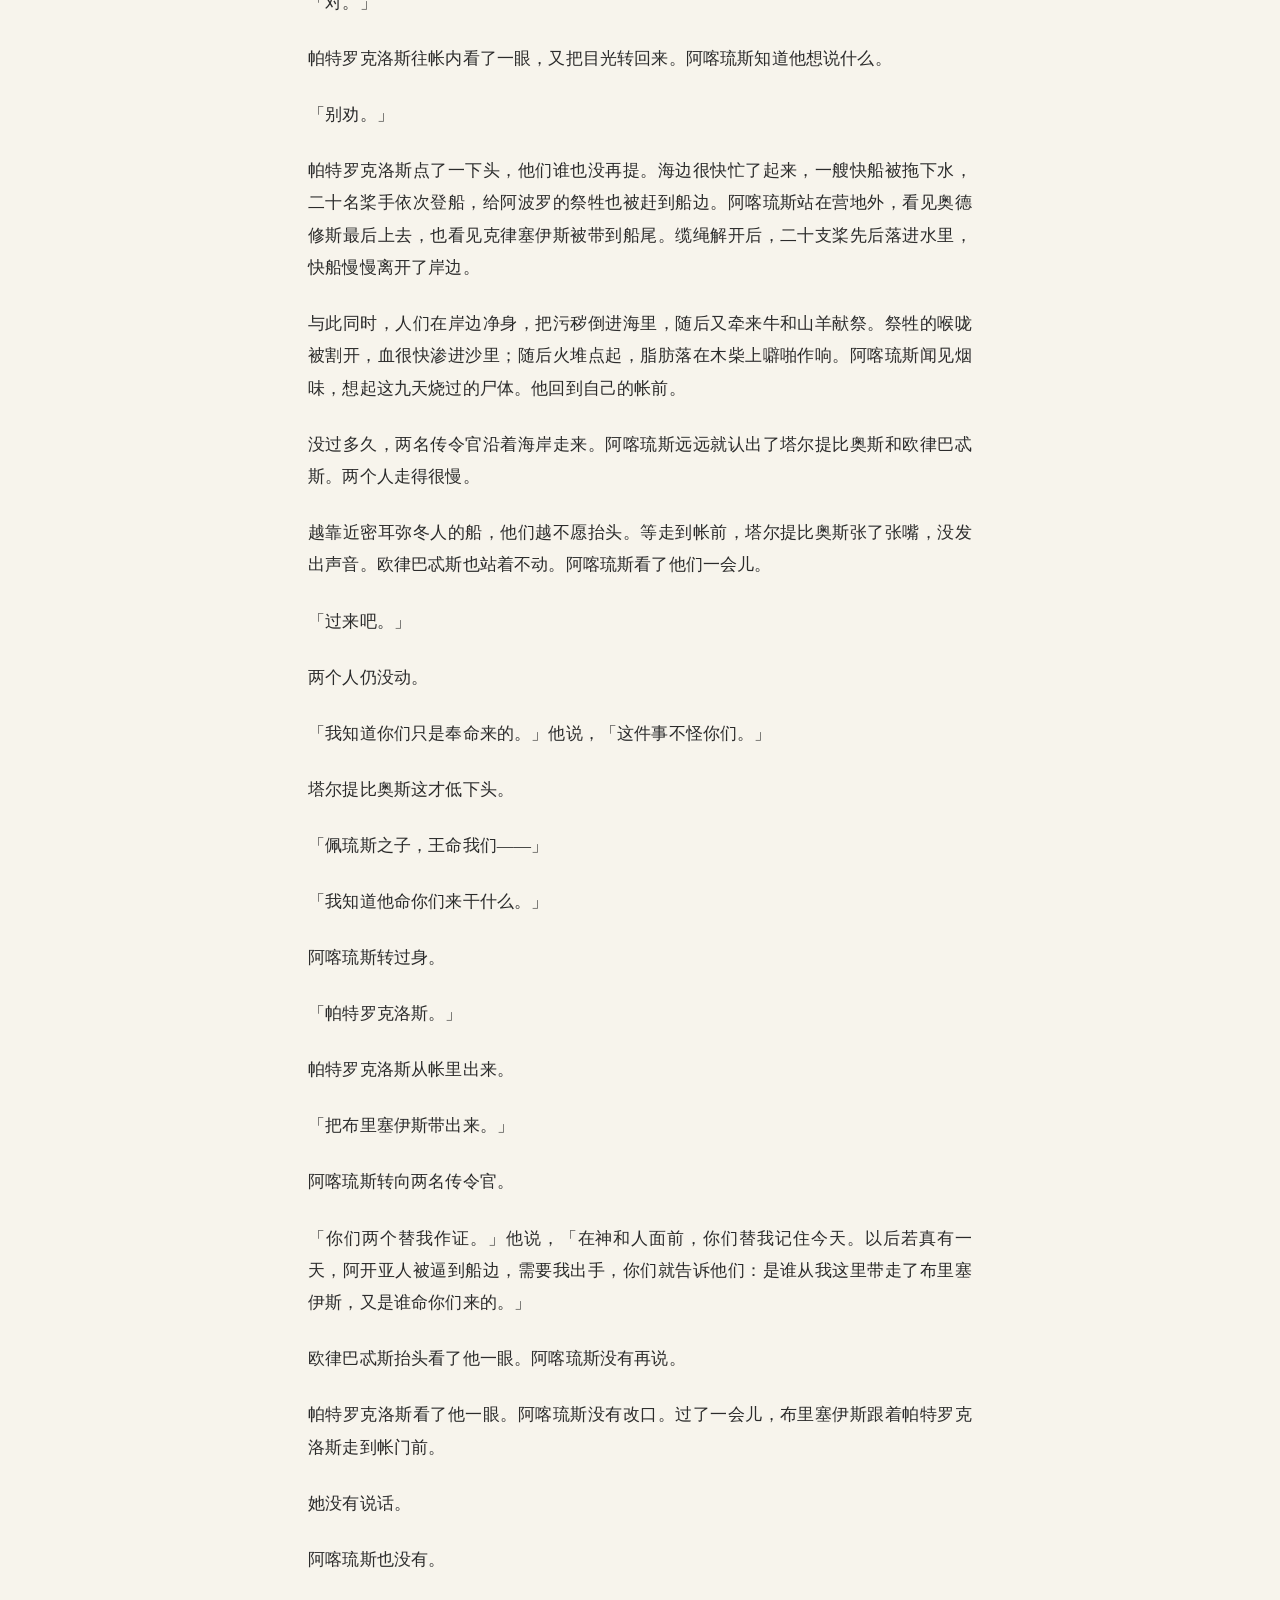
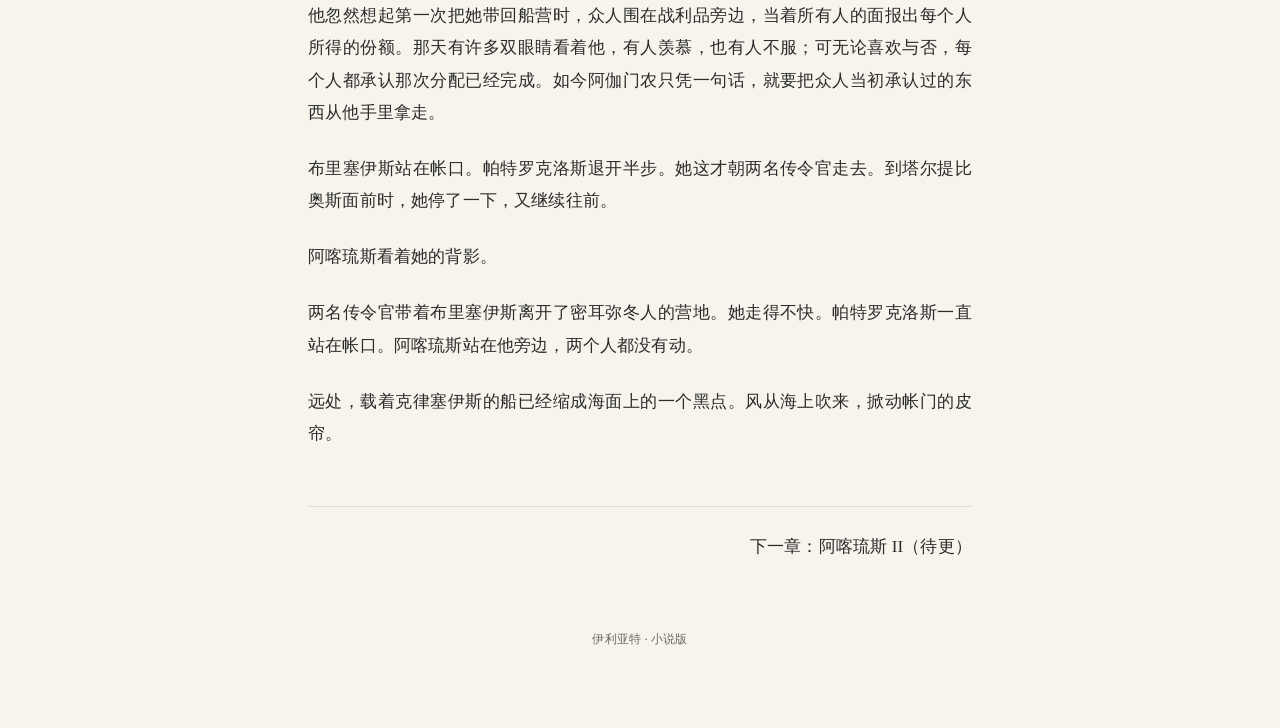
==== commit c07c484e: "ch01 终稿 V1.1：张炎单篇微调" ====
--- a/chapters/ch01.html
+++ b/chapters/ch01.html
@@ -19,7 +19,8 @@
 
   <article class="chapter-body">
     <p>克律塞斯来到船营的时候，阿喀琉斯正站在一群阿开亚人后面。</p>
-    <p>老人穿过晒得发白的沙地，走得不快。老人拄着金杖，杖头缠着阿波罗的羊毛花环。几个随从跟在后面，把赎金抬到众人看得见的地方。人群渐渐安静下来。</p>
+    <p>老人拄着金杖慢慢走来，杖头缠着阿波罗的羊毛花环。几个随从抬着赎金，跟着他穿过晒得发白的沙地，来到众人面前。</p>
+    <p>人群渐渐安静下来。</p>
     <p>阿喀琉斯认得这个老人：克律塞斯，远射之神阿波罗的祭司。那个分给阿伽门农的姑娘，正是他的女儿。老人先向两个阿特柔斯之子行礼，随后又朝四周的人举起手。</p>
     <p>「愿奥林匹斯诸神让你们攻下普里阿摩斯的城，也让你们平安回家。」他的嗓音已经老了，却没有发颤，「把我的女儿还给我。赎金都带来了。看在阿波罗的份上。」</p>
     <p>四周先有几个人应声，很快便有人喊着收下赎金，把姑娘还给祭司。仗已经打了九年，谁都明白一份足够厚的赎金意味着什么，也没人愿意无缘无故得罪阿波罗的祭司。</p>
@@ -85,7 +86,7 @@
     <p>这一次，人群彻底安静了。卡尔卡斯转向阿伽门农。</p>
     <p>「阿波罗不是因为祭牲少了，也不是因为哪句誓言忘了还。」他的声音很平，「是克律塞斯。」</p>
     <p>阿喀琉斯看见阿伽门农的手指在权杖上动了一下。</p>
-    <p>「你羞辱了克律塞斯，又不肯放还他的女儿。瘟疫不会停，除非把克律塞伊斯还给她父亲，不收赎金，再送一百头牲畜去克律塞献祭。」</p>
+    <p>「你羞辱了克律塞斯，又不肯放还他的女儿。瘟疫不会停，除非把克律塞伊斯还给她父亲，不收赎金，再把祭牲送到克律塞，向阿波罗献上一场大祭。」</p>
     <p>没人说话。海风从众人之间穿过去，把一小片灰吹到阿喀琉斯脚边。阿伽门农先看卡尔卡斯，又看了一眼阿喀琉斯。</p>
     <p>「凶兆的预言者。」</p>
     <p>他的声音比刚才更哑。</p>
@@ -150,7 +151,7 @@
     <p>阿喀琉斯的指节发白。雅典娜靠近了一点。</p>
     <p>「骂他。你想说什么就说。别杀他。」</p>
     <p>「就这样？」</p>
-    <p>「你今天失去的，以后会有人拿更多来补你。三倍也不止。」</p>
+    <p>「因为今天这场羞辱，你以后会得到三倍的厚礼。现在忍住，听我们的。」</p>
     <p>阿喀琉斯盯着那双灰眼睛。雅典娜没有再解释。他的手终于松了一点。剑刃擦着鞘口，发出很轻的一声。阿喀琉斯把剑按了回去。</p>
     <p>再抬头时，雅典娜已经不在了。</p>
     <p>阿伽门农仍站在原处。</p>
@@ -191,19 +192,16 @@
     <p>阿伽门农握紧权杖。</p>
     <p>「别命令我。」阿喀琉斯继续说，「去命令愿意听你的人。至于布里塞伊斯——她是阿开亚人分给我的。你要派人来，我不会为了一个女人跟传令官动手。」</p>
     <p>他停了一下。</p>
-    <p>「但你最好别亲自来我的船边，再碰别的东西。」阿喀琉斯看着他，「你尽管试试。到时候……我不会再把剑收回去。」</p>
+    <p>「但你最好别亲自来我的船边，再碰别的东西。」阿喀琉斯看着他，「你尽管试试。我的长矛会沾上你的血。」</p>
     <p>涅斯托尔闭了闭眼，再没有人开口劝他们。人群一点点散开，有人回头看阿喀琉斯，也有人避开阿伽门农的目光。</p>
     <div class="scene-break">* * *</div>
-    <p>阿喀琉斯回到密耳弥冬人的营地时，帕特罗克洛斯正在帐外等他。</p>
-    <p>「怎么样？」</p>
-    <p>「瘟疫会停。」</p>
+    <p>阿喀琉斯和帕特罗克洛斯一道回到密耳弥冬人的营地。</p>
+    <p>「瘟疫会停。」阿喀琉斯说。</p>
     <p>帕特罗克洛斯看着他的脸。</p>
-    <p>「还有呢？」</p>
+    <p>「你真要把布里塞伊斯交给他？」</p>
     <p>阿喀琉斯把剑带解下来，扔到一旁的木箱上。</p>
-    <p>「阿伽门农要布里塞伊斯。」</p>
+    <p>「我答应不杀来拿她的传令官。」</p>
     <p>帕特罗克洛斯没有马上说话。</p>
-    <p>「你答应了？」</p>
-    <p>「我答应不杀来拿她的传令官。」</p>
     <p>「这不一样。」</p>
     <p>「对。」</p>
     <p>帕特罗克洛斯往帐内看了一眼，又把目光转回来。阿喀琉斯知道他想说什么。</p>
@@ -222,16 +220,16 @@
     <p>「帕特罗克洛斯。」</p>
     <p>帕特罗克洛斯从帐里出来。</p>
     <p>「把布里塞伊斯带出来。」</p>
+    <p>阿喀琉斯转向两名传令官。</p>
+    <p>「你们两个替我作证。」他说，「在神和人面前，你们替我记住今天。以后若真有一天，阿开亚人被逼到船边，需要我出手，你们就告诉他们：是谁从我这里带走了布里塞伊斯，又是谁命你们来的。」</p>
+    <p>欧律巴忒斯抬头看了他一眼。阿喀琉斯没有再说。</p>
     <p>帕特罗克洛斯看了他一眼。阿喀琉斯没有改口。过了一会儿，布里塞伊斯跟着帕特罗克洛斯走到帐门前。</p>
     <p>她没有说话。</p>
     <p>阿喀琉斯也没有。</p>
     <p>他忽然想起第一次把她带回船营时，众人围在战利品旁边，当着所有人的面报出每个人所得的份额。那天有许多双眼睛看着他，有人羡慕，也有人不服；可无论喜欢与否，每个人都承认那次分配已经完成。如今阿伽门农只凭一句话，就要把众人当初承认过的东西从他手里拿走。</p>
     <p>布里塞伊斯站在帐口。帕特罗克洛斯退开半步。她这才朝两名传令官走去。到塔尔提比奥斯面前时，她停了一下，又继续往前。</p>
     <p>阿喀琉斯看着她的背影。</p>
-    <p>「你们两个替我作证。」他说。</p>
-    <p>传令官停下。</p>
-    <p>「在神和人面前，你们替我记住今天。」阿喀琉斯说，「以后若真有一天，阿开亚人被逼到船边，需要我出手，你们就告诉他们：是谁从我这里带走了布里塞伊斯，又是谁命你们来的。」</p>
-    <p>欧律巴忒斯抬头看了他一眼。阿喀琉斯没有再说。两名传令官带着布里塞伊斯离开了密耳弥冬人的营地。她走得不快。帕特罗克洛斯一直站在帐口。阿喀琉斯站在他旁边，两个人都没有动。</p>
+    <p>两名传令官带着布里塞伊斯离开了密耳弥冬人的营地。她走得不快。帕特罗克洛斯一直站在帐口。阿喀琉斯站在他旁边，两个人都没有动。</p>
     <p>远处，载着克律塞伊斯的船已经缩成海面上的一个黑点。风从海上吹来，掀动帐门的皮帘。</p>
   </article>
 
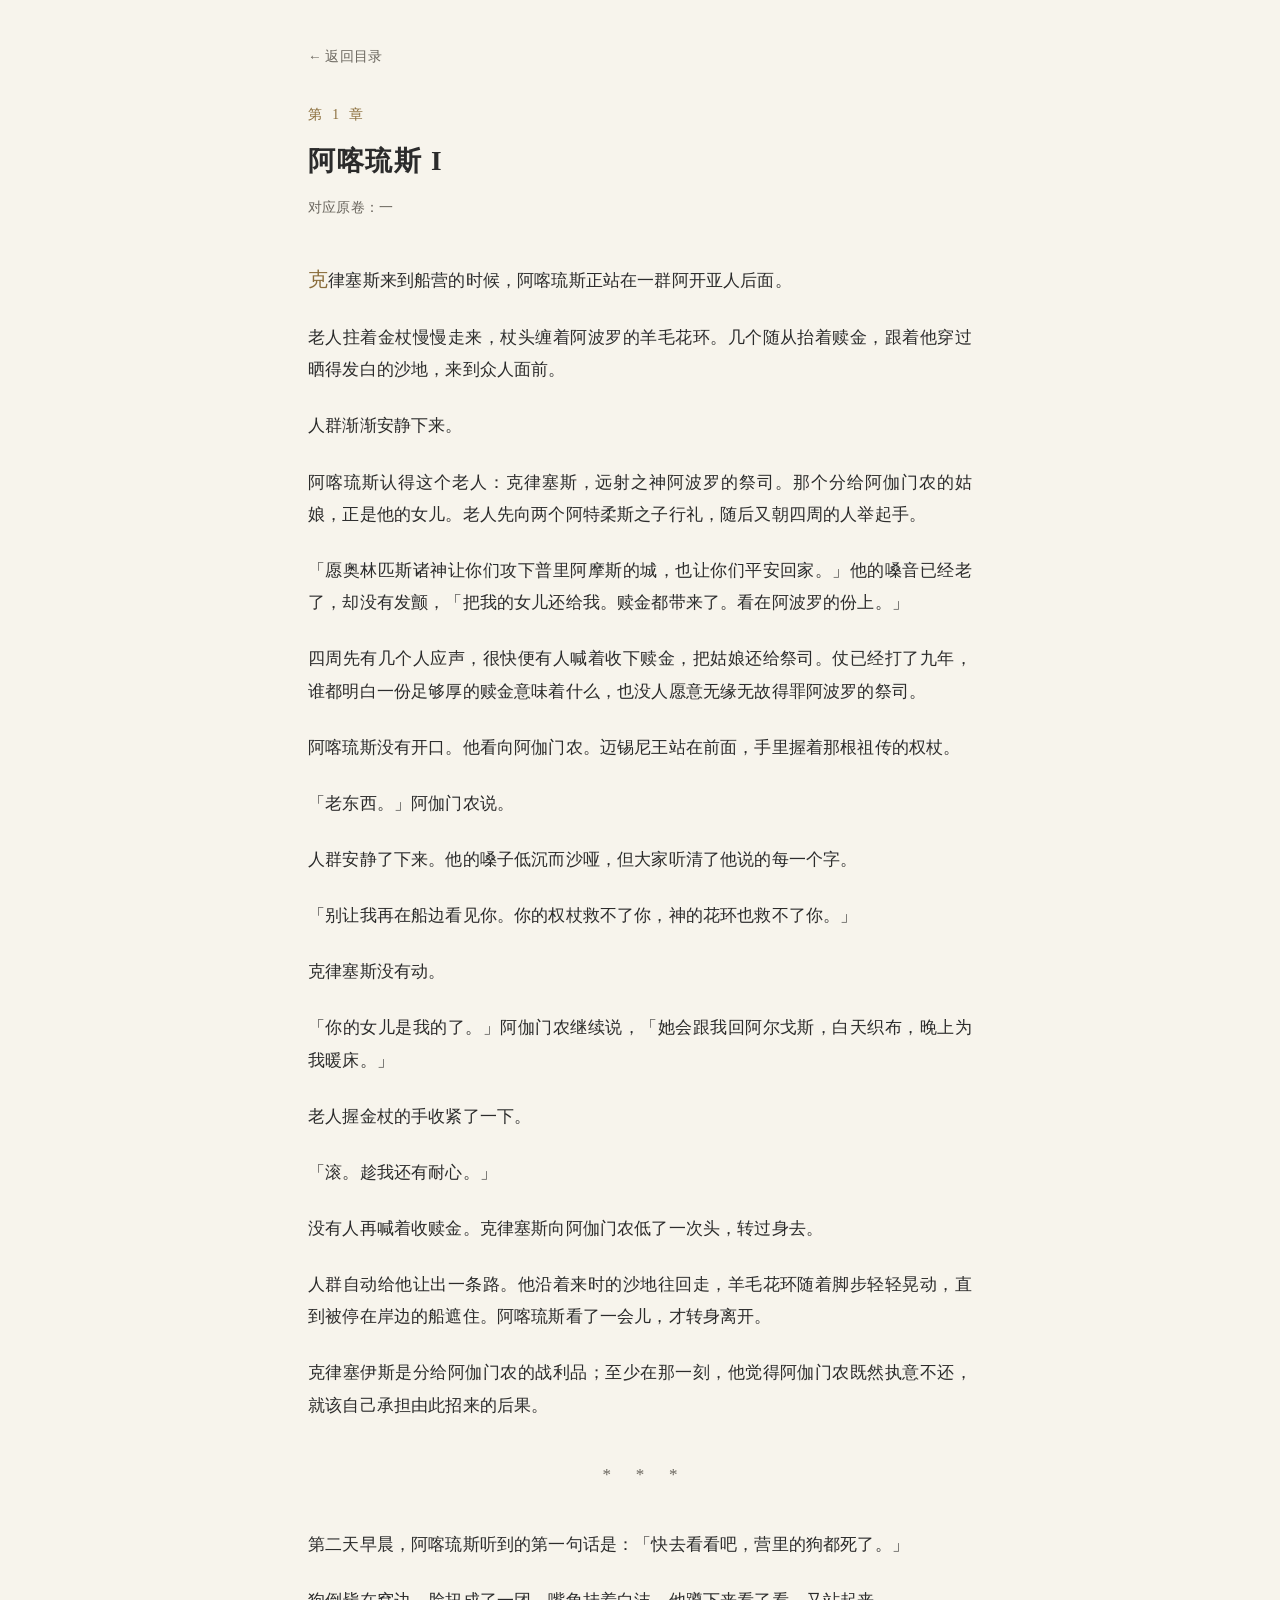
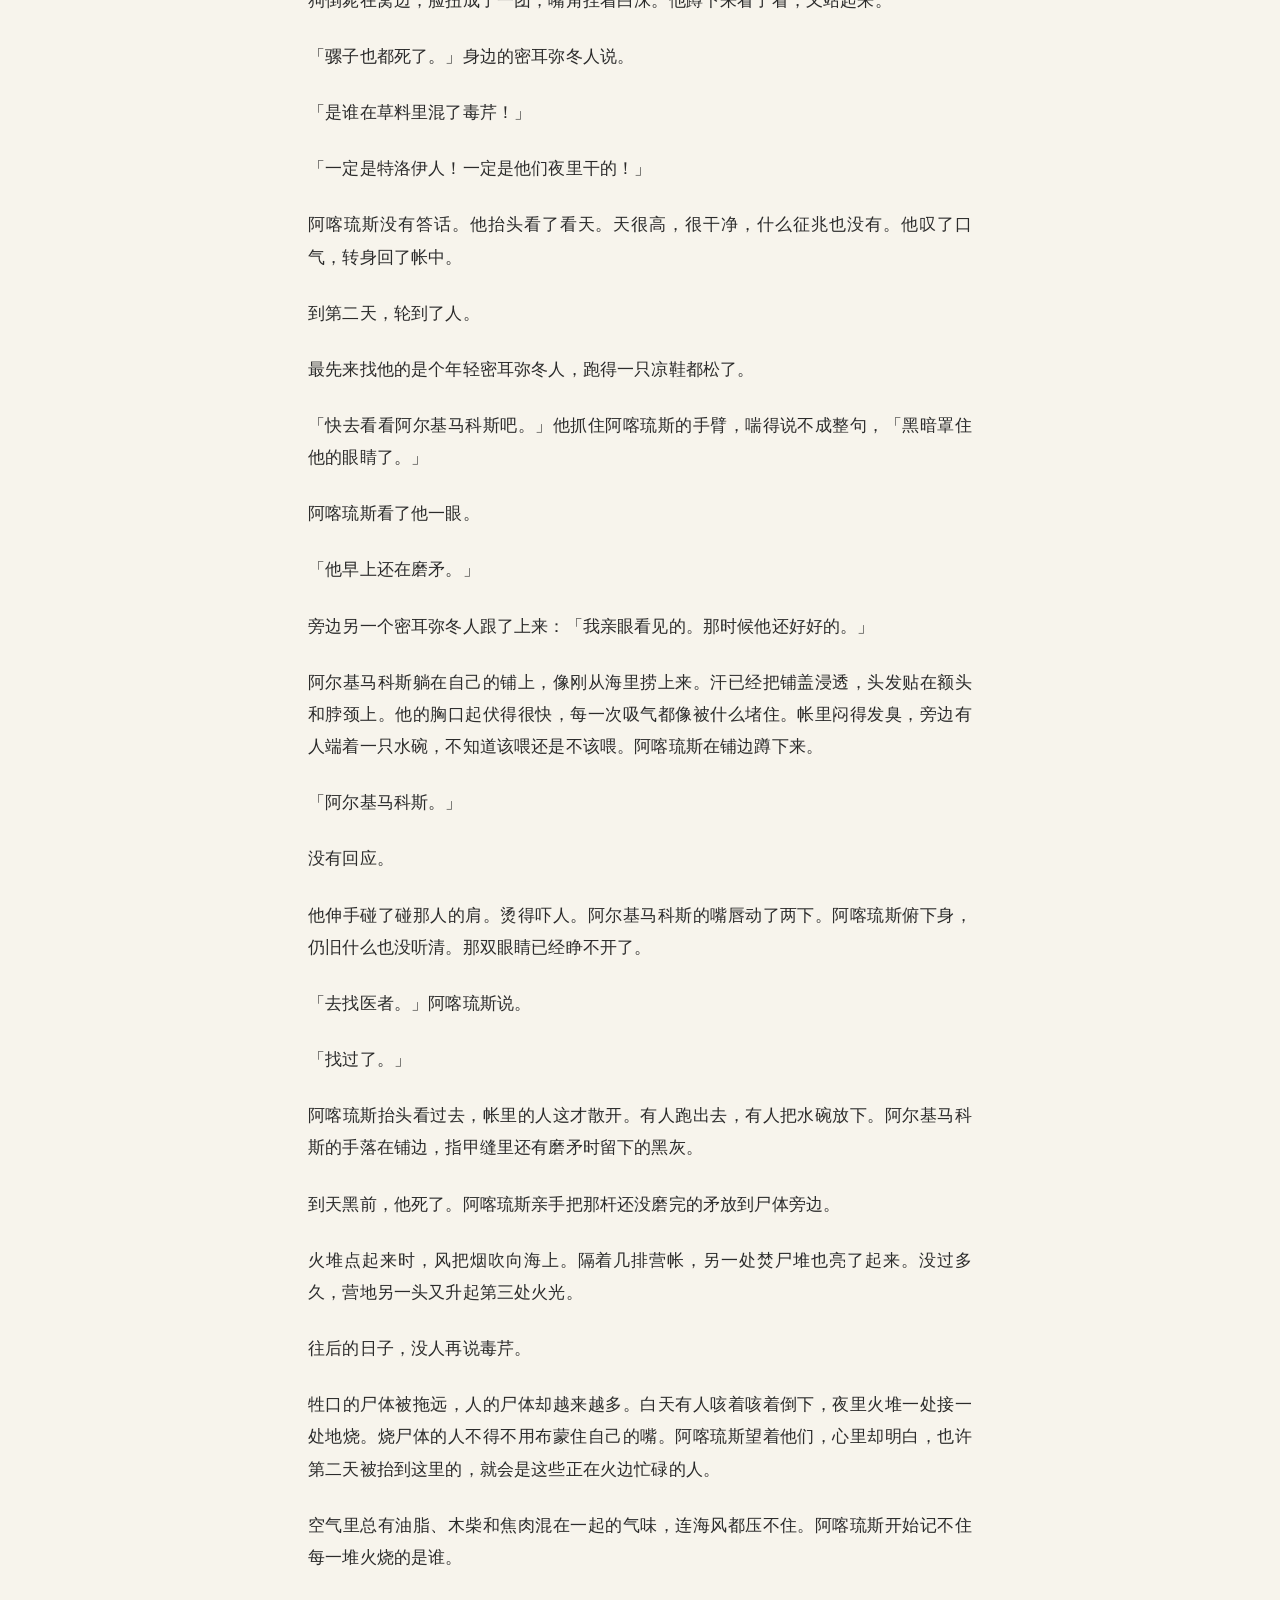
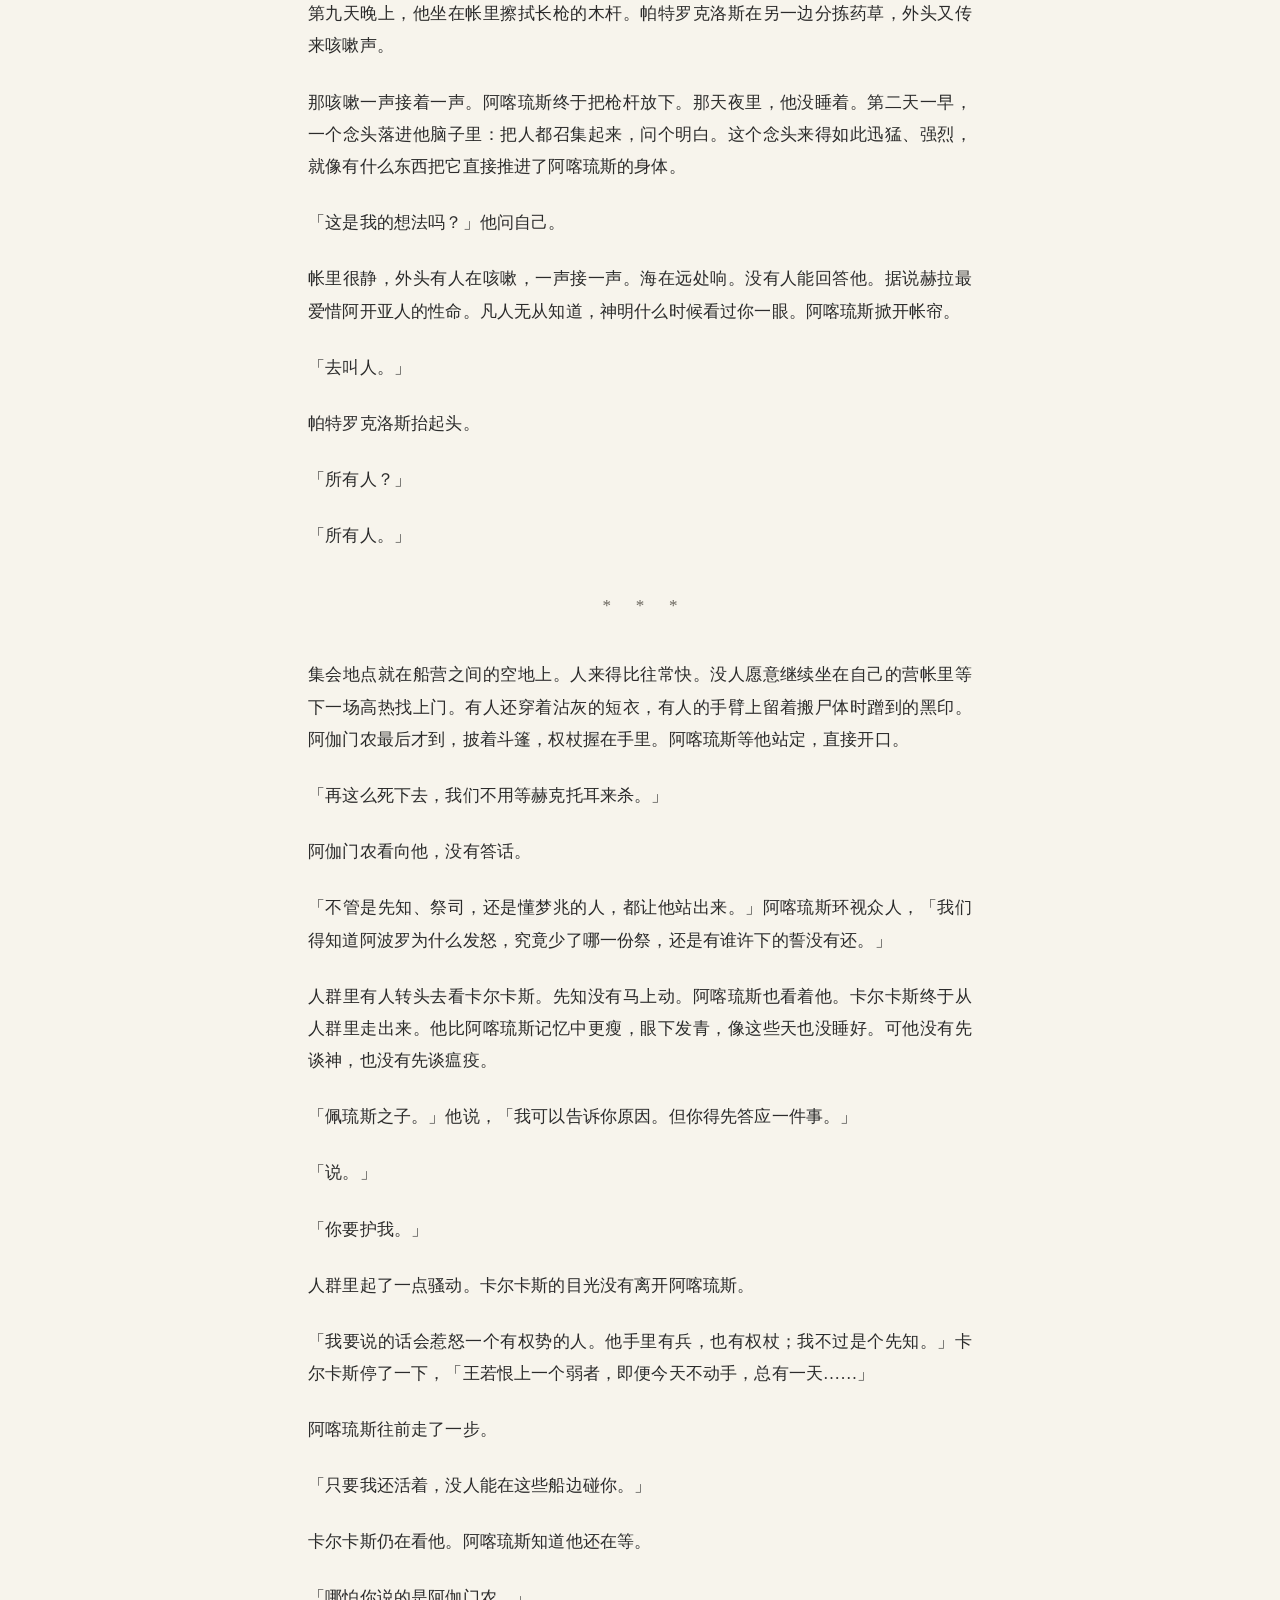
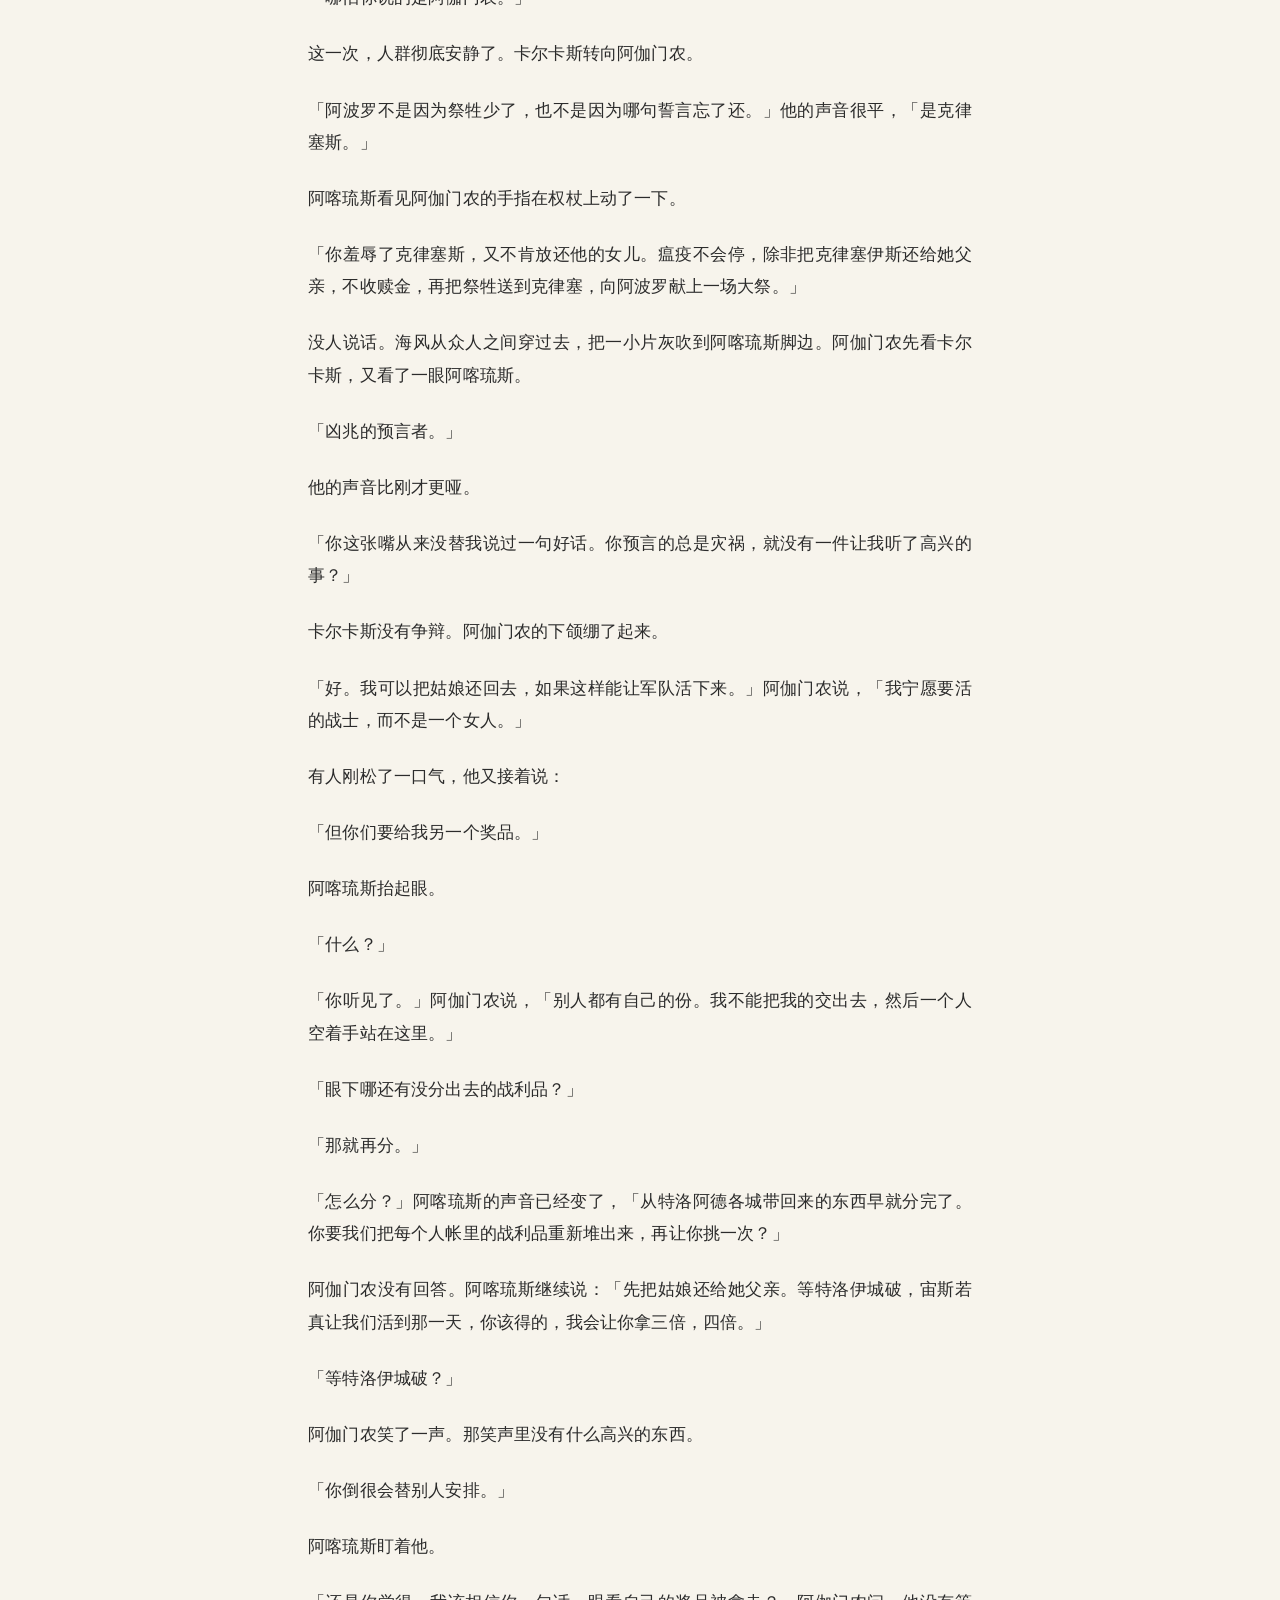
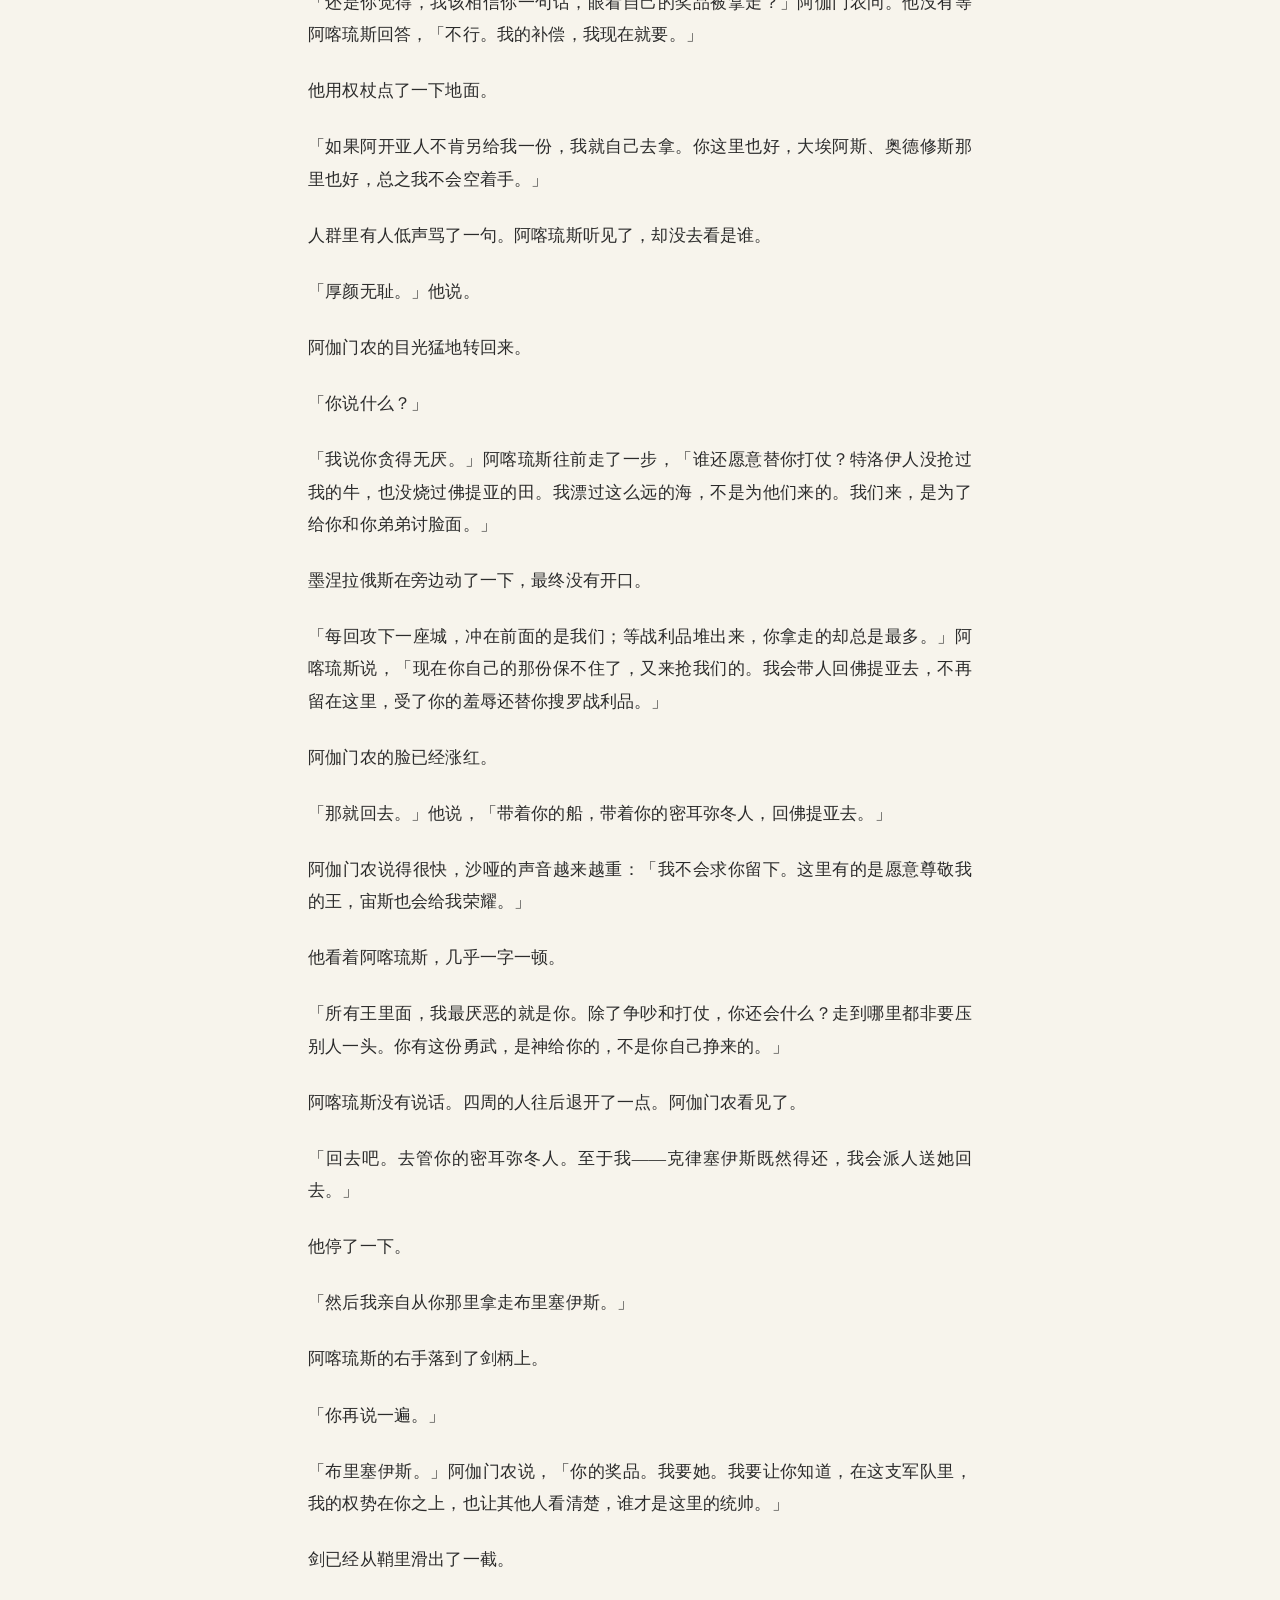
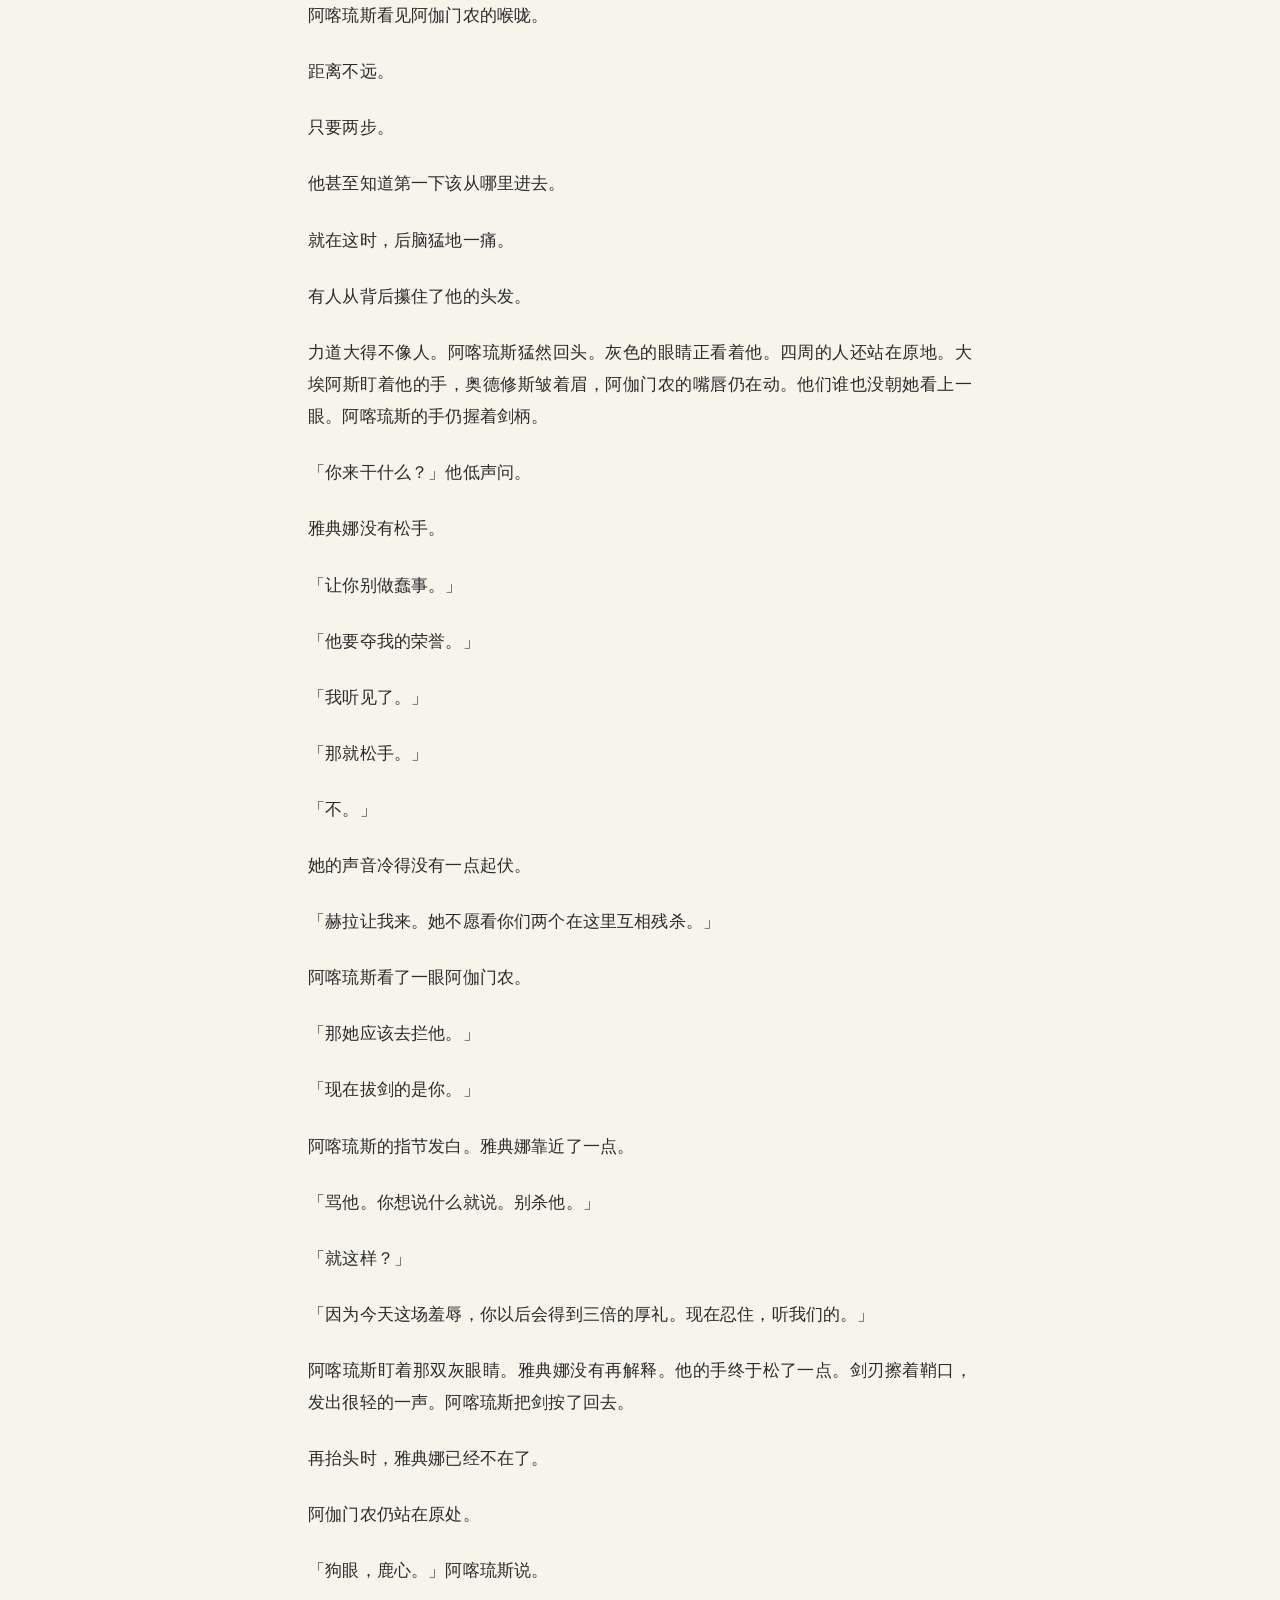
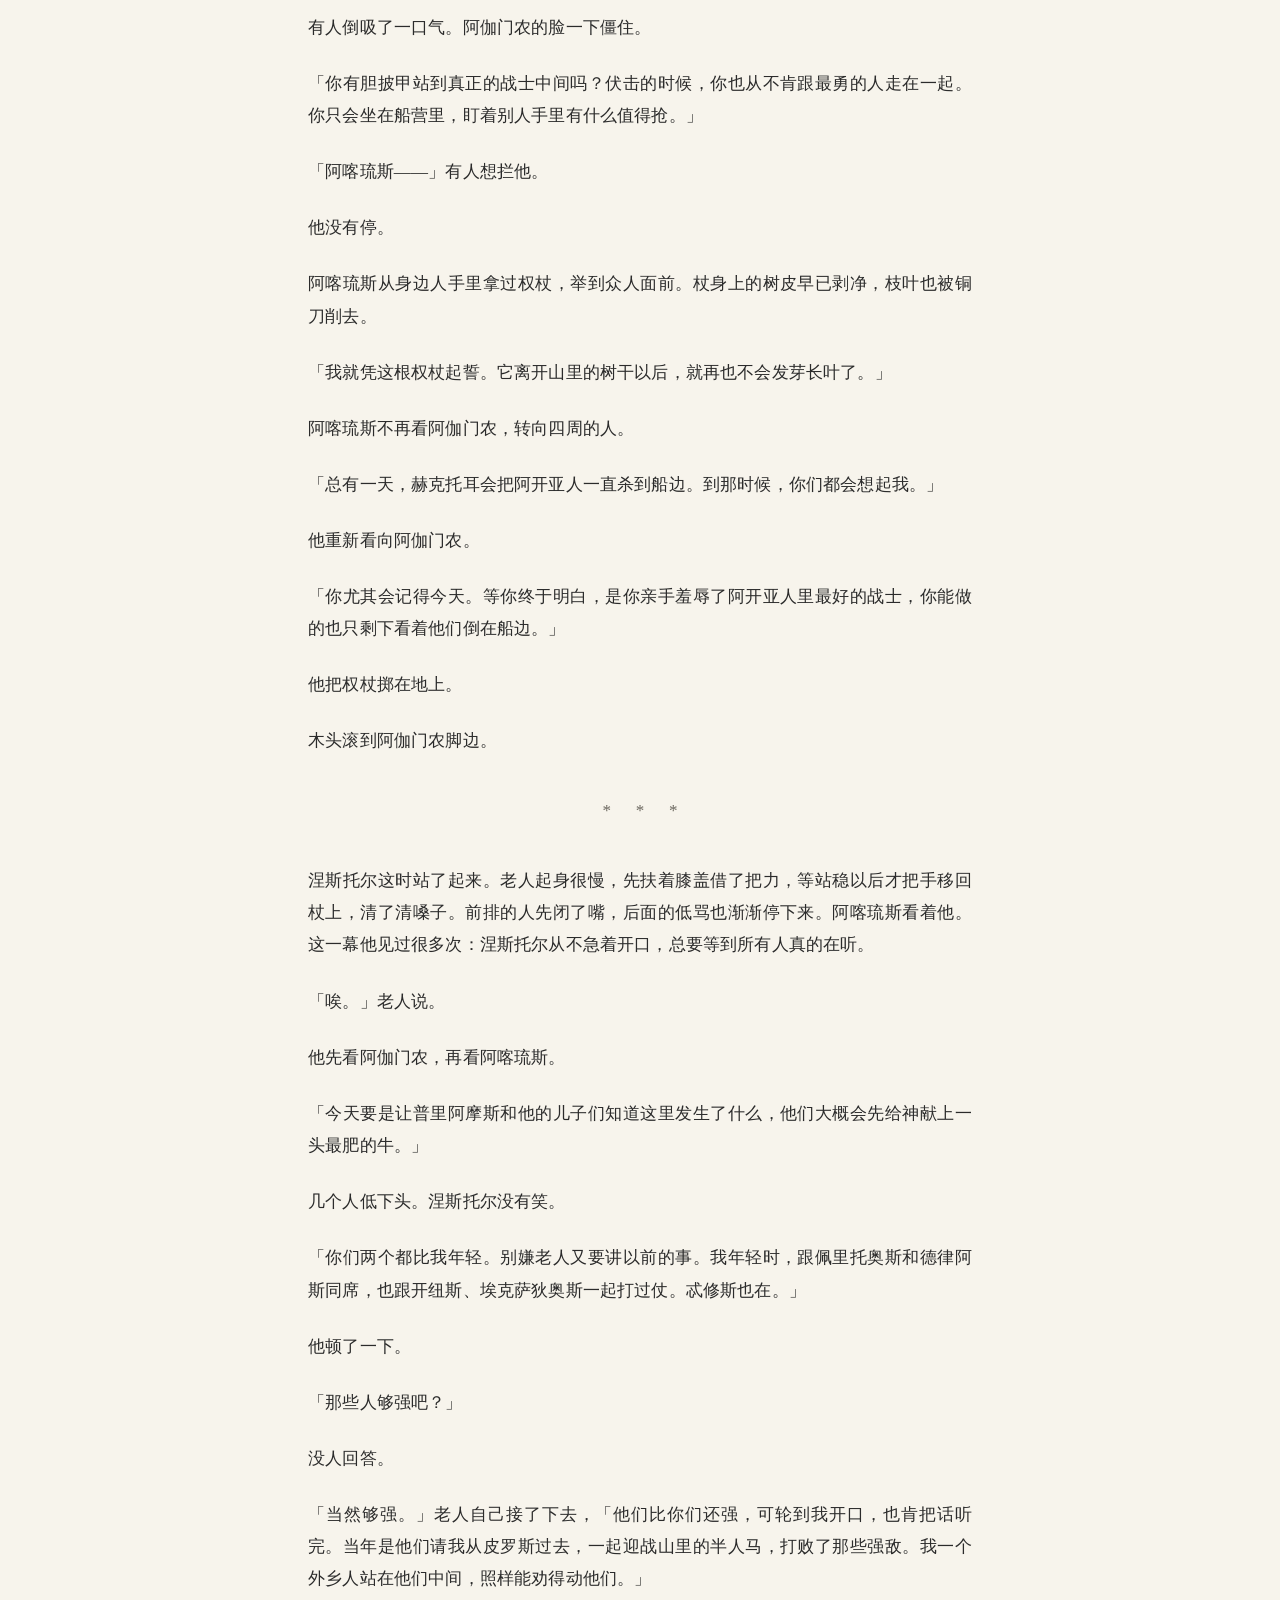
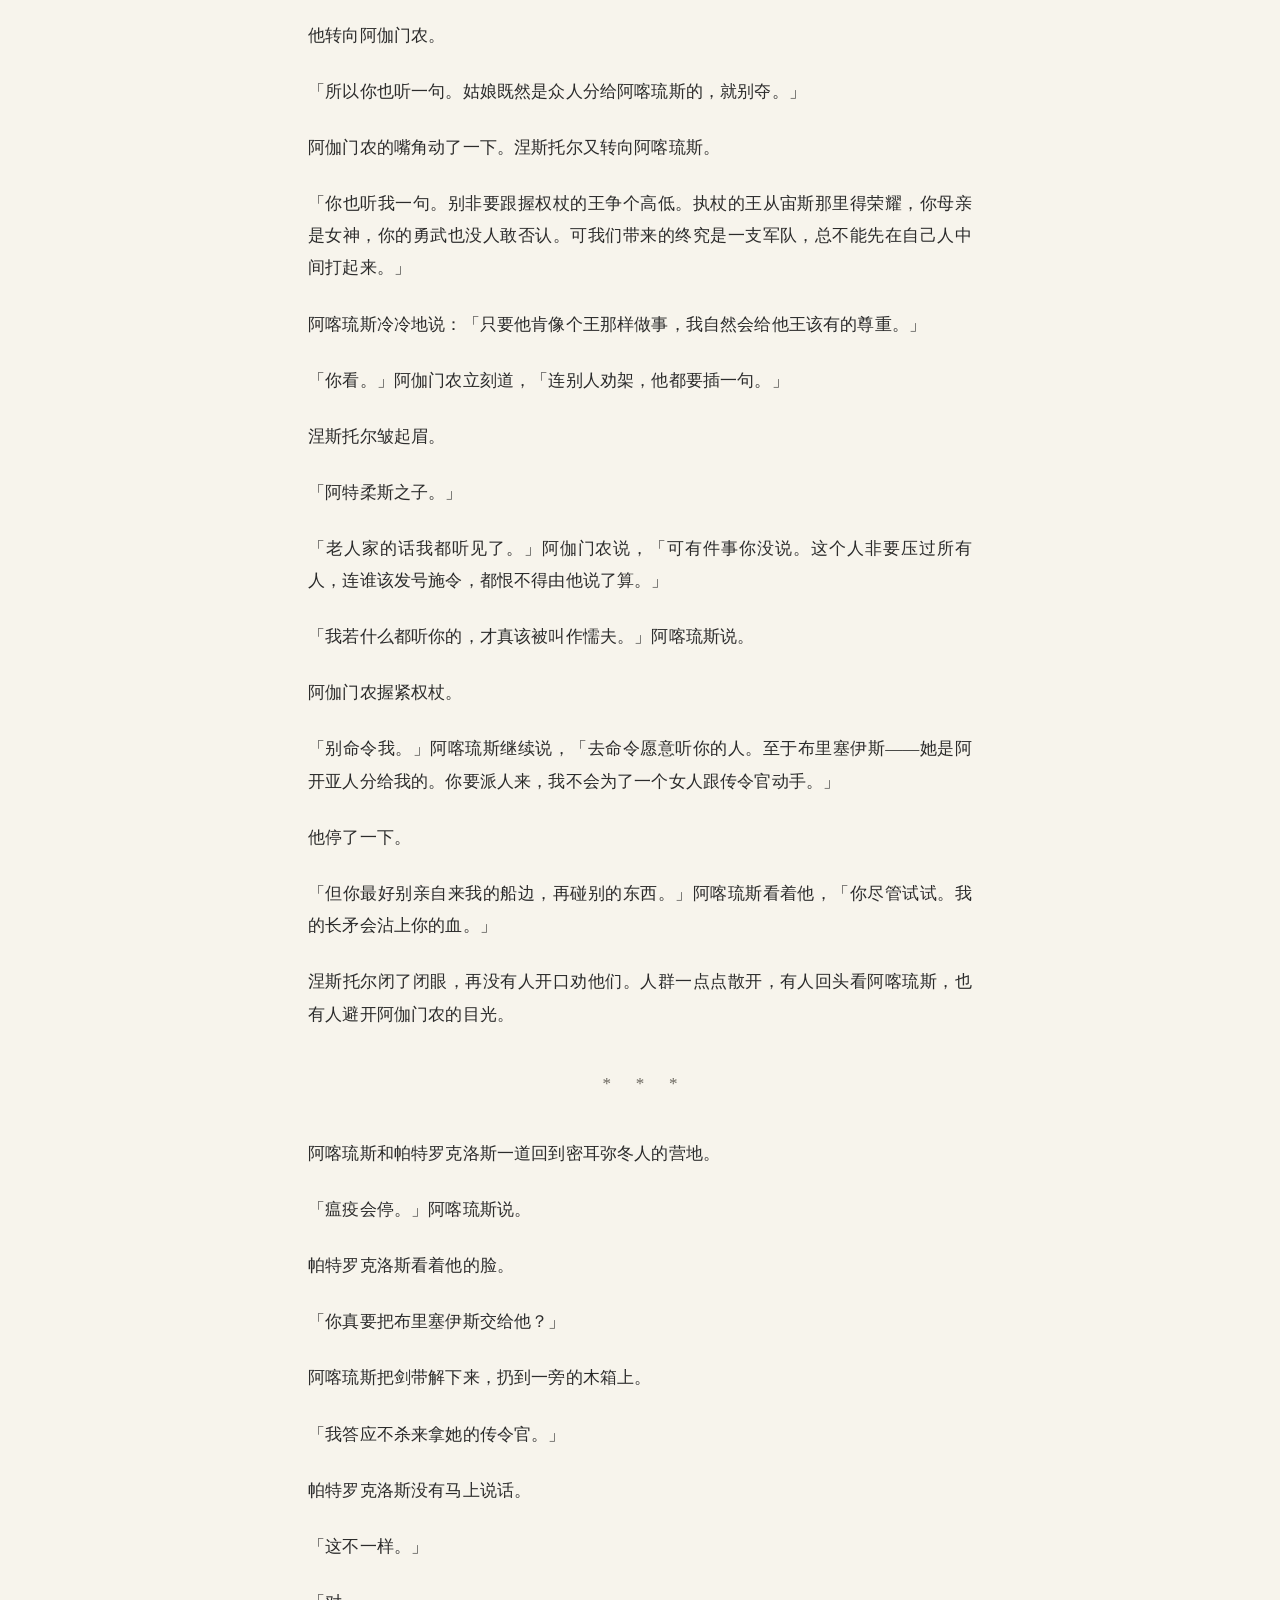
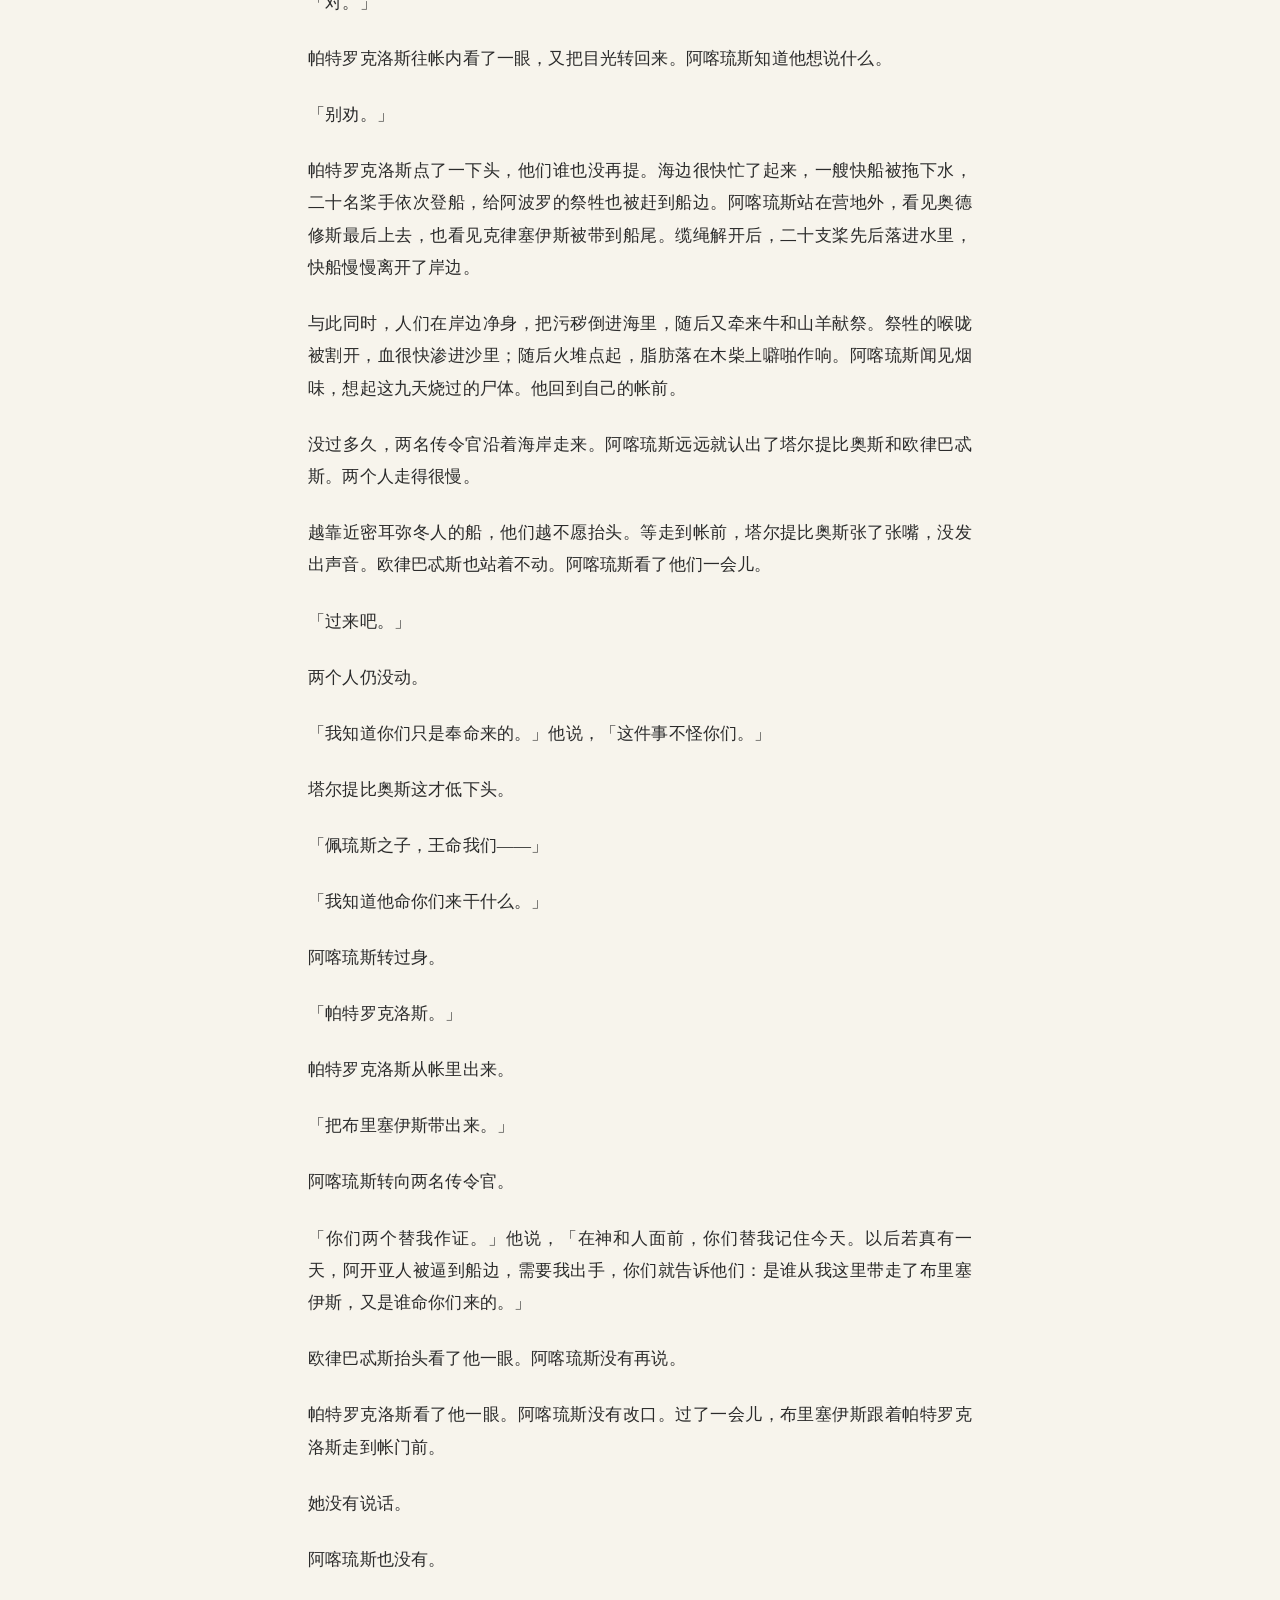
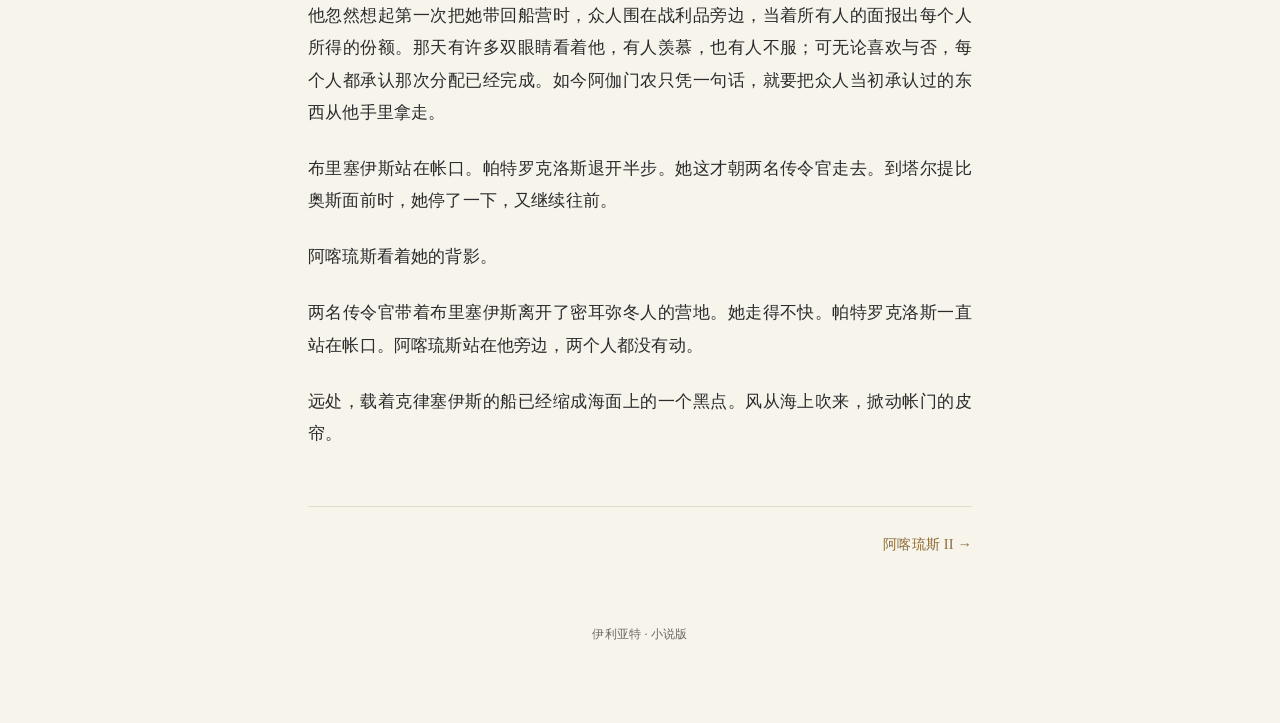
==== commit 8105a98a: "ch02 初稿 V1.1 发布：阿喀琉斯 II（海边唤母）；ch01 导航接入 ch02，目录标记已发布" ====
--- a/chapters/ch01.html
+++ b/chapters/ch01.html
@@ -234,7 +234,7 @@
   </article>
 
   <nav class="chapter-nav">
-    <span class="next">下一章：阿喀琉斯 II（待更）</span>
+    <a class="next" href="ch02.html">阿喀琉斯 II &rarr;</a>
   </nav>
 
   <p class="colophon">伊利亚特 · 小说版</p>
